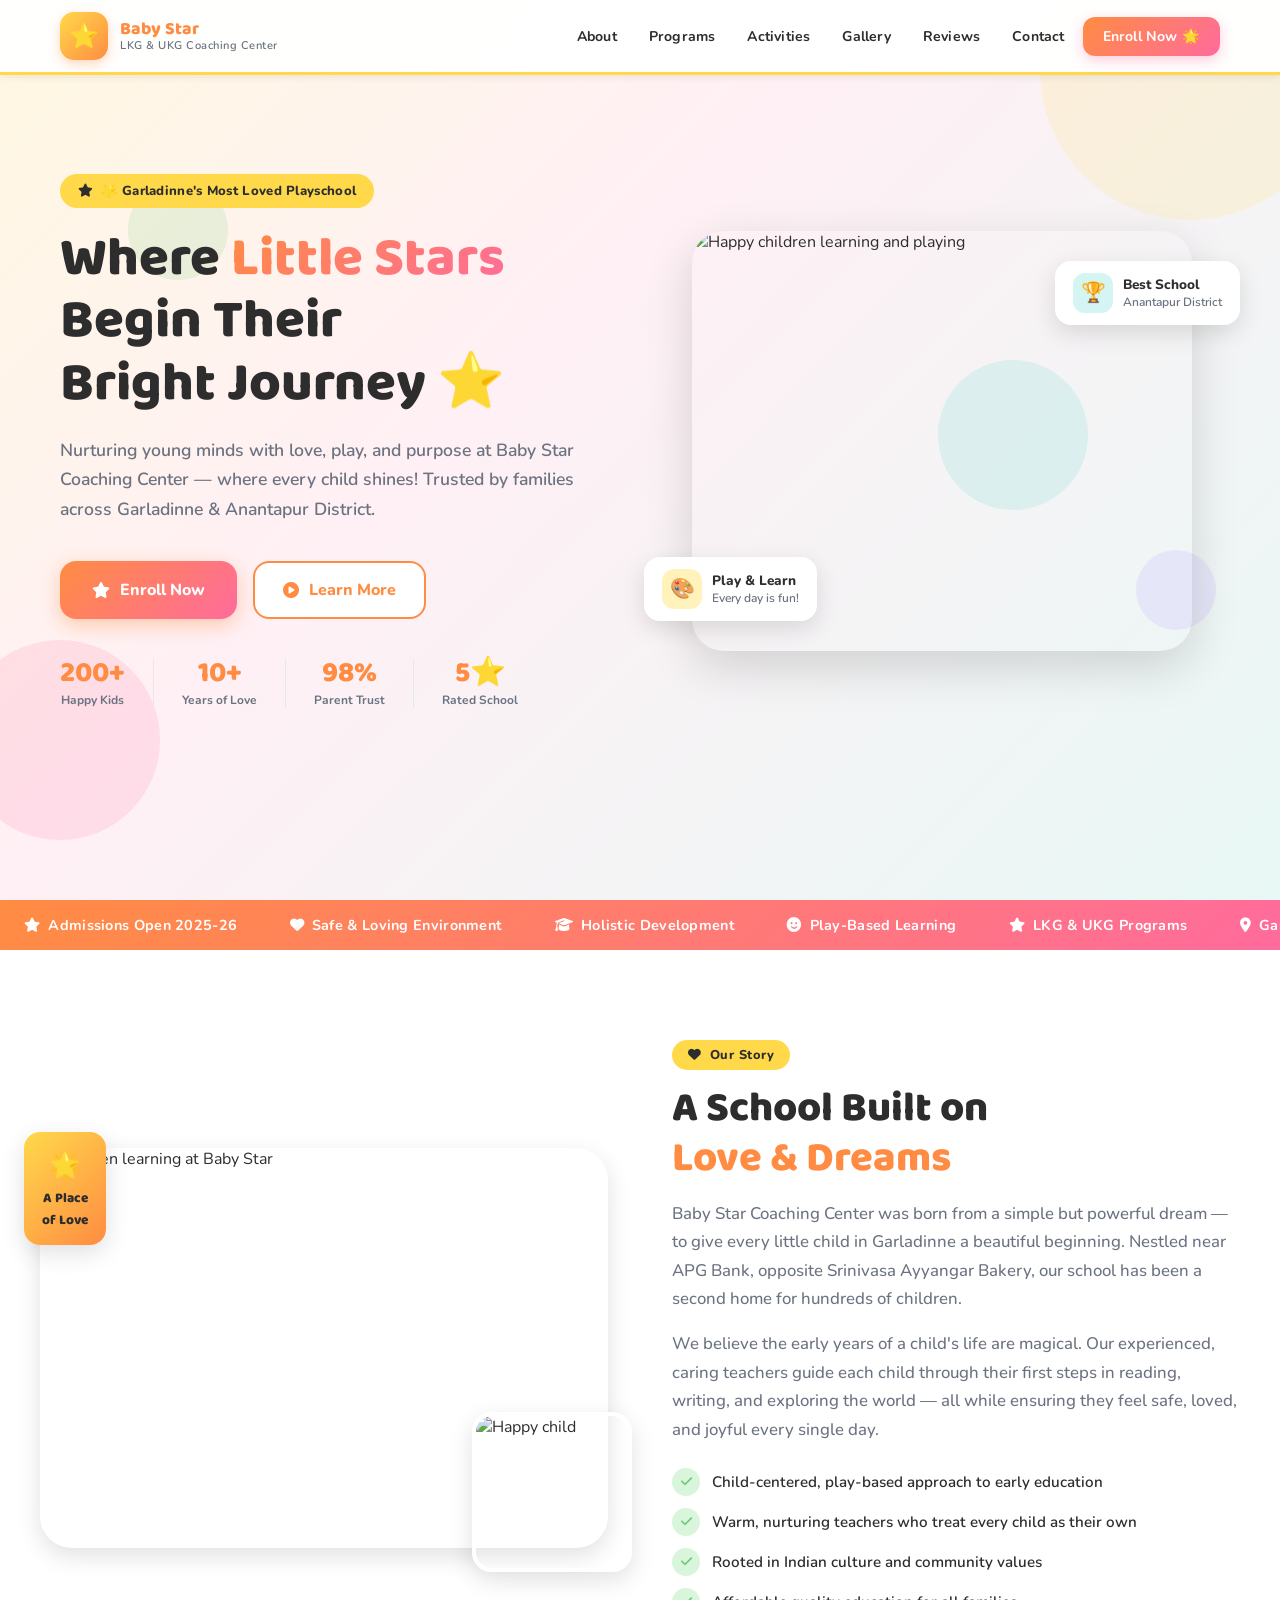
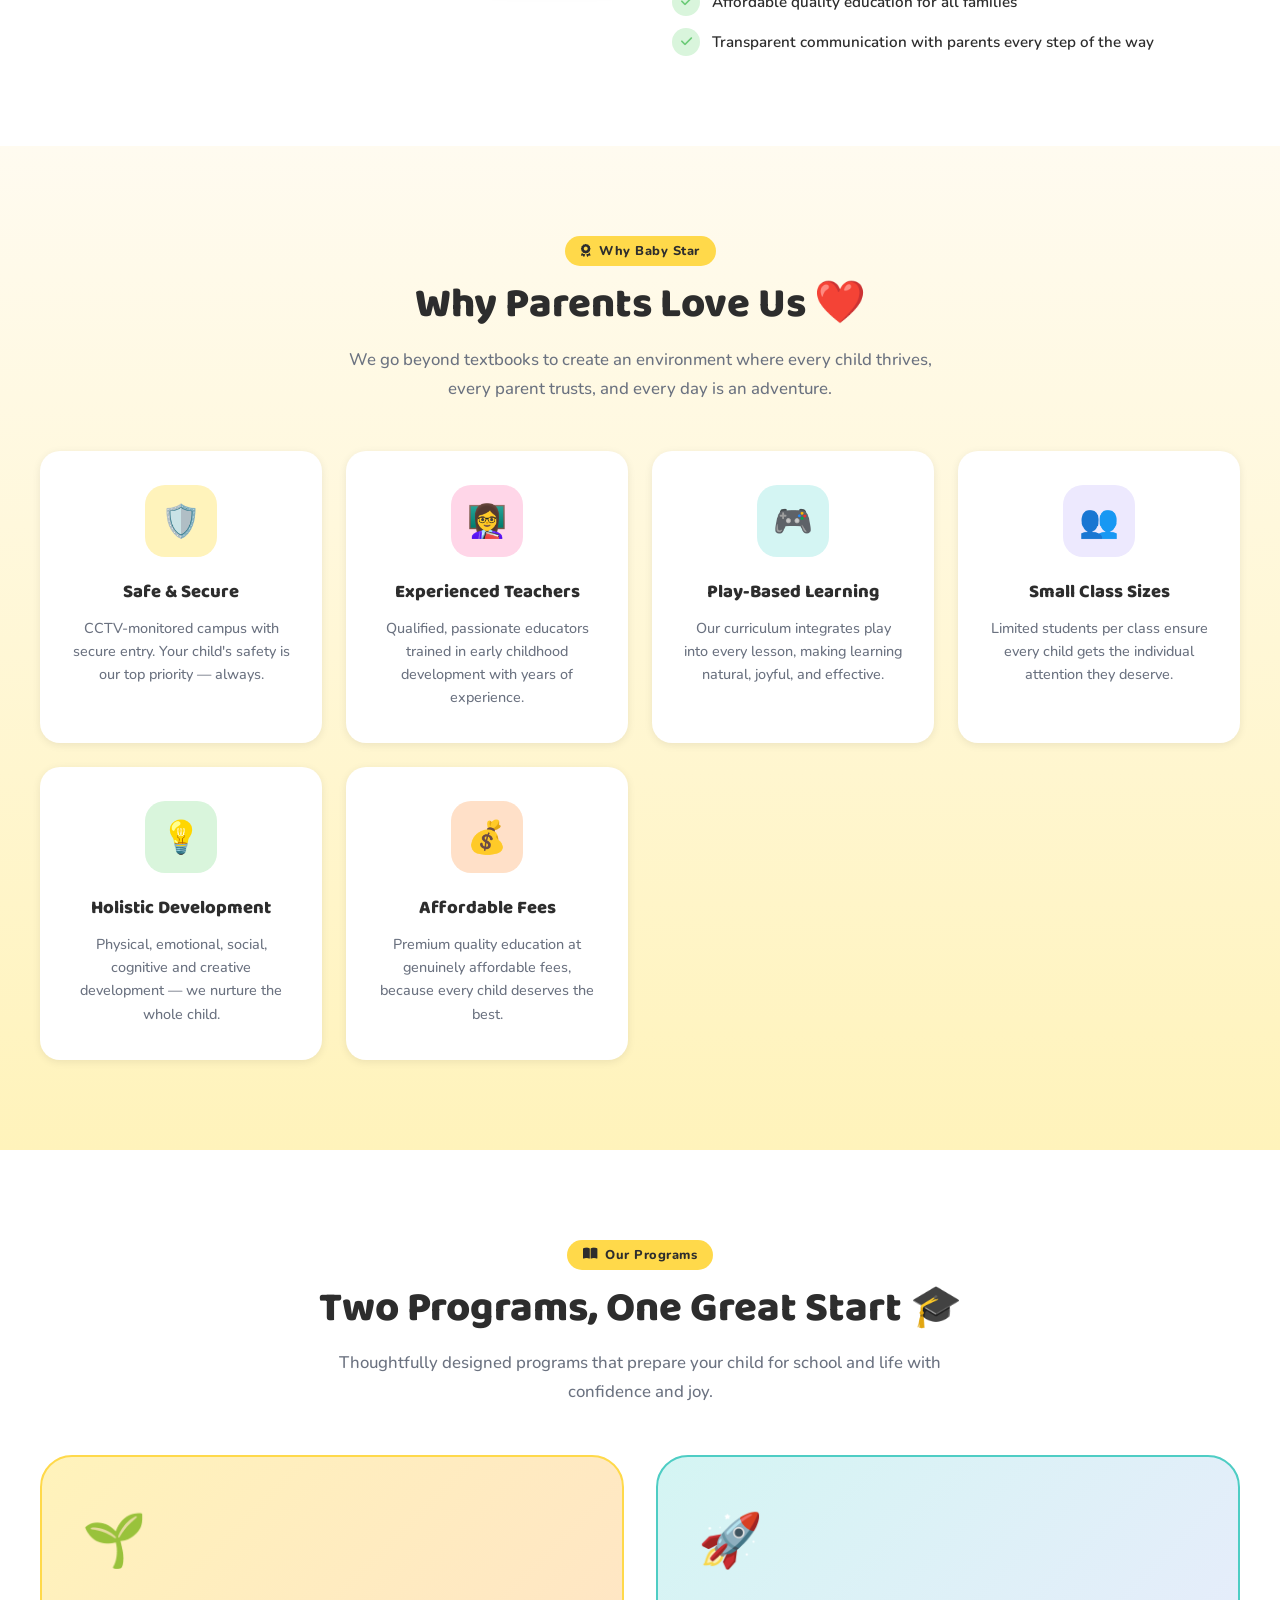
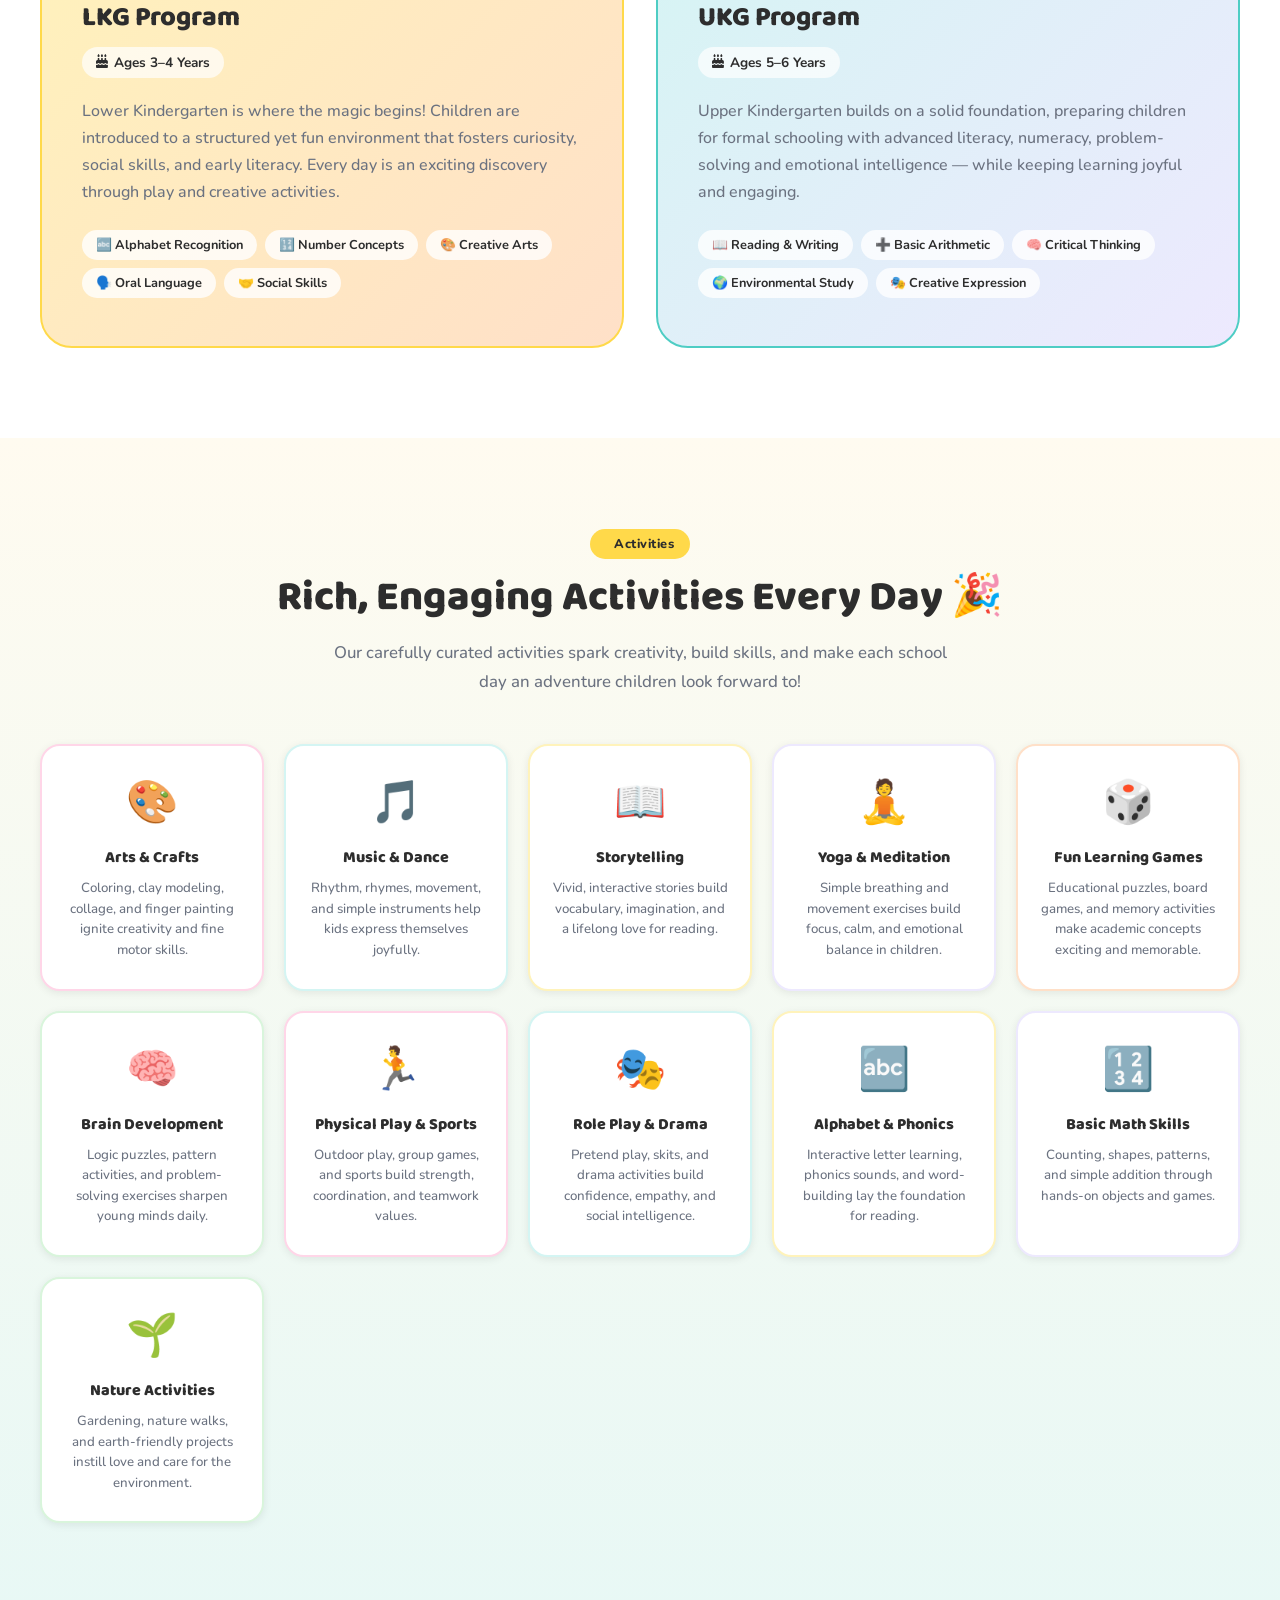
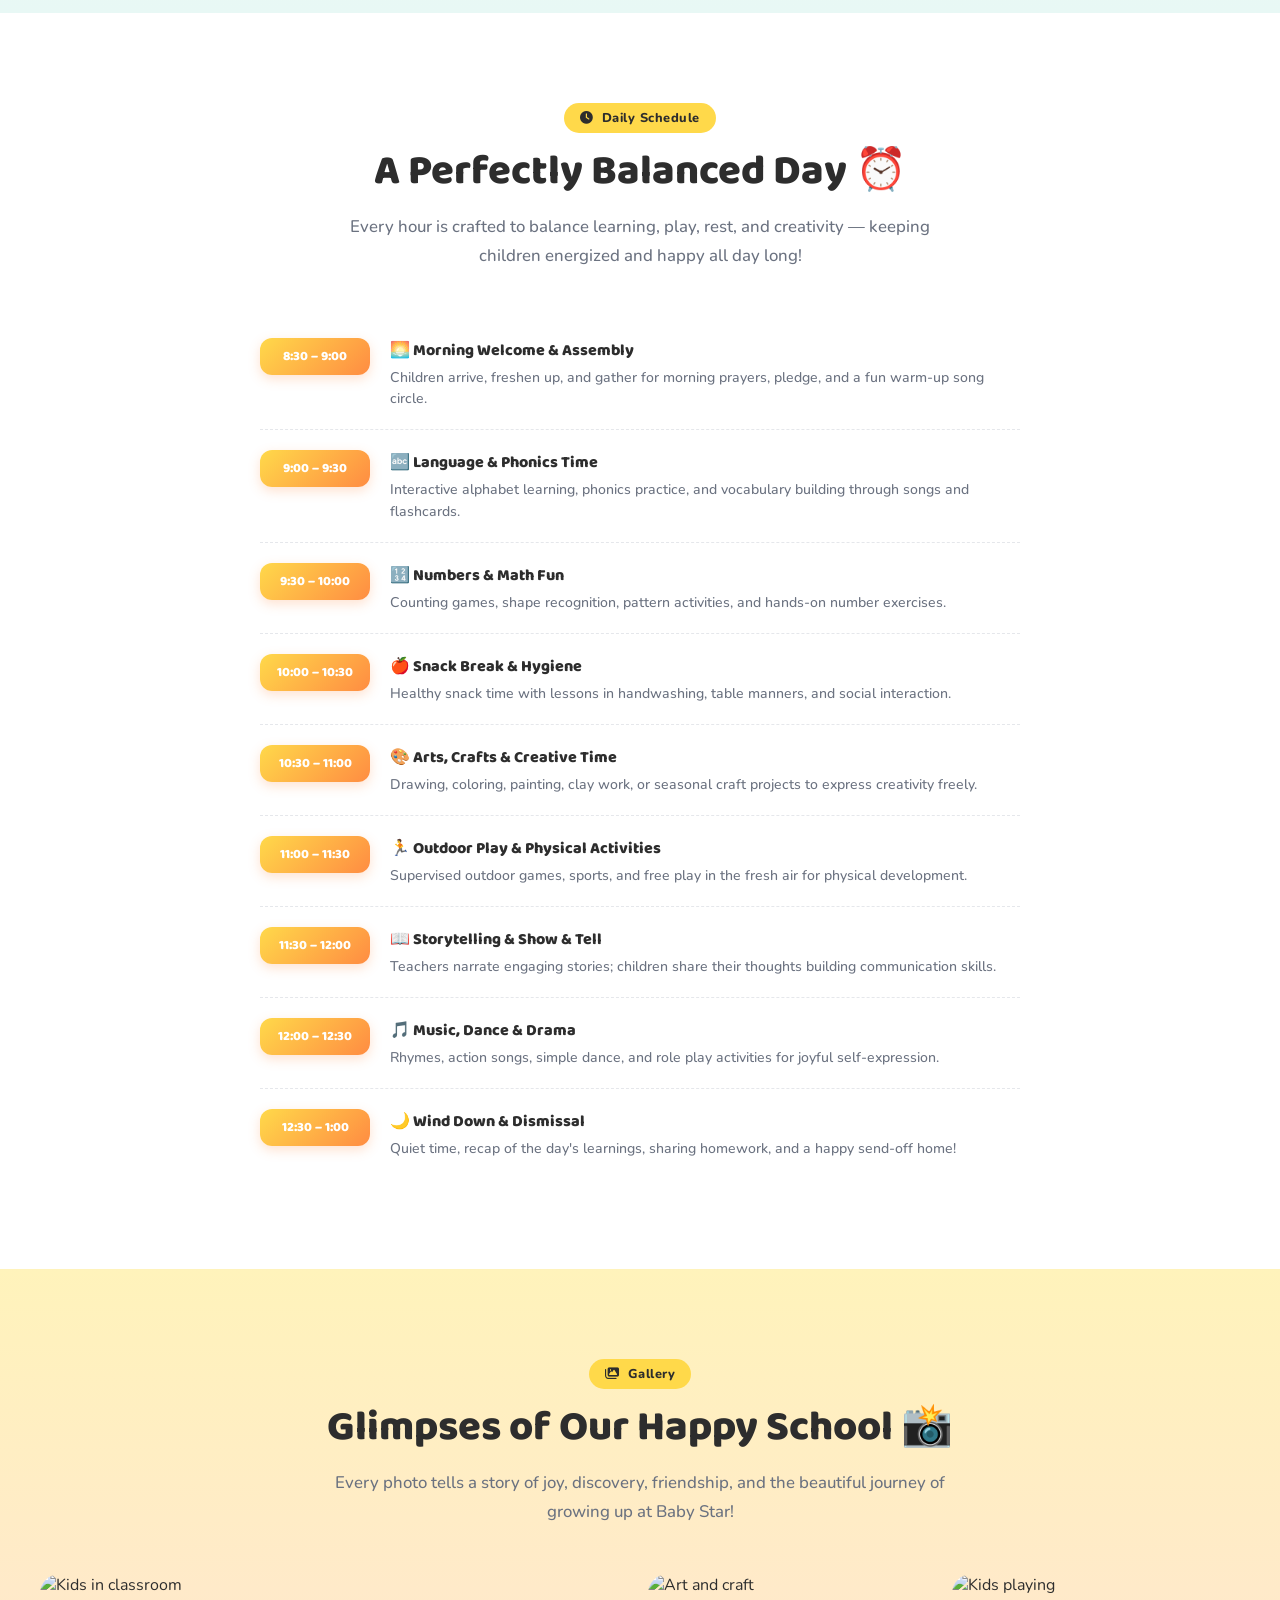
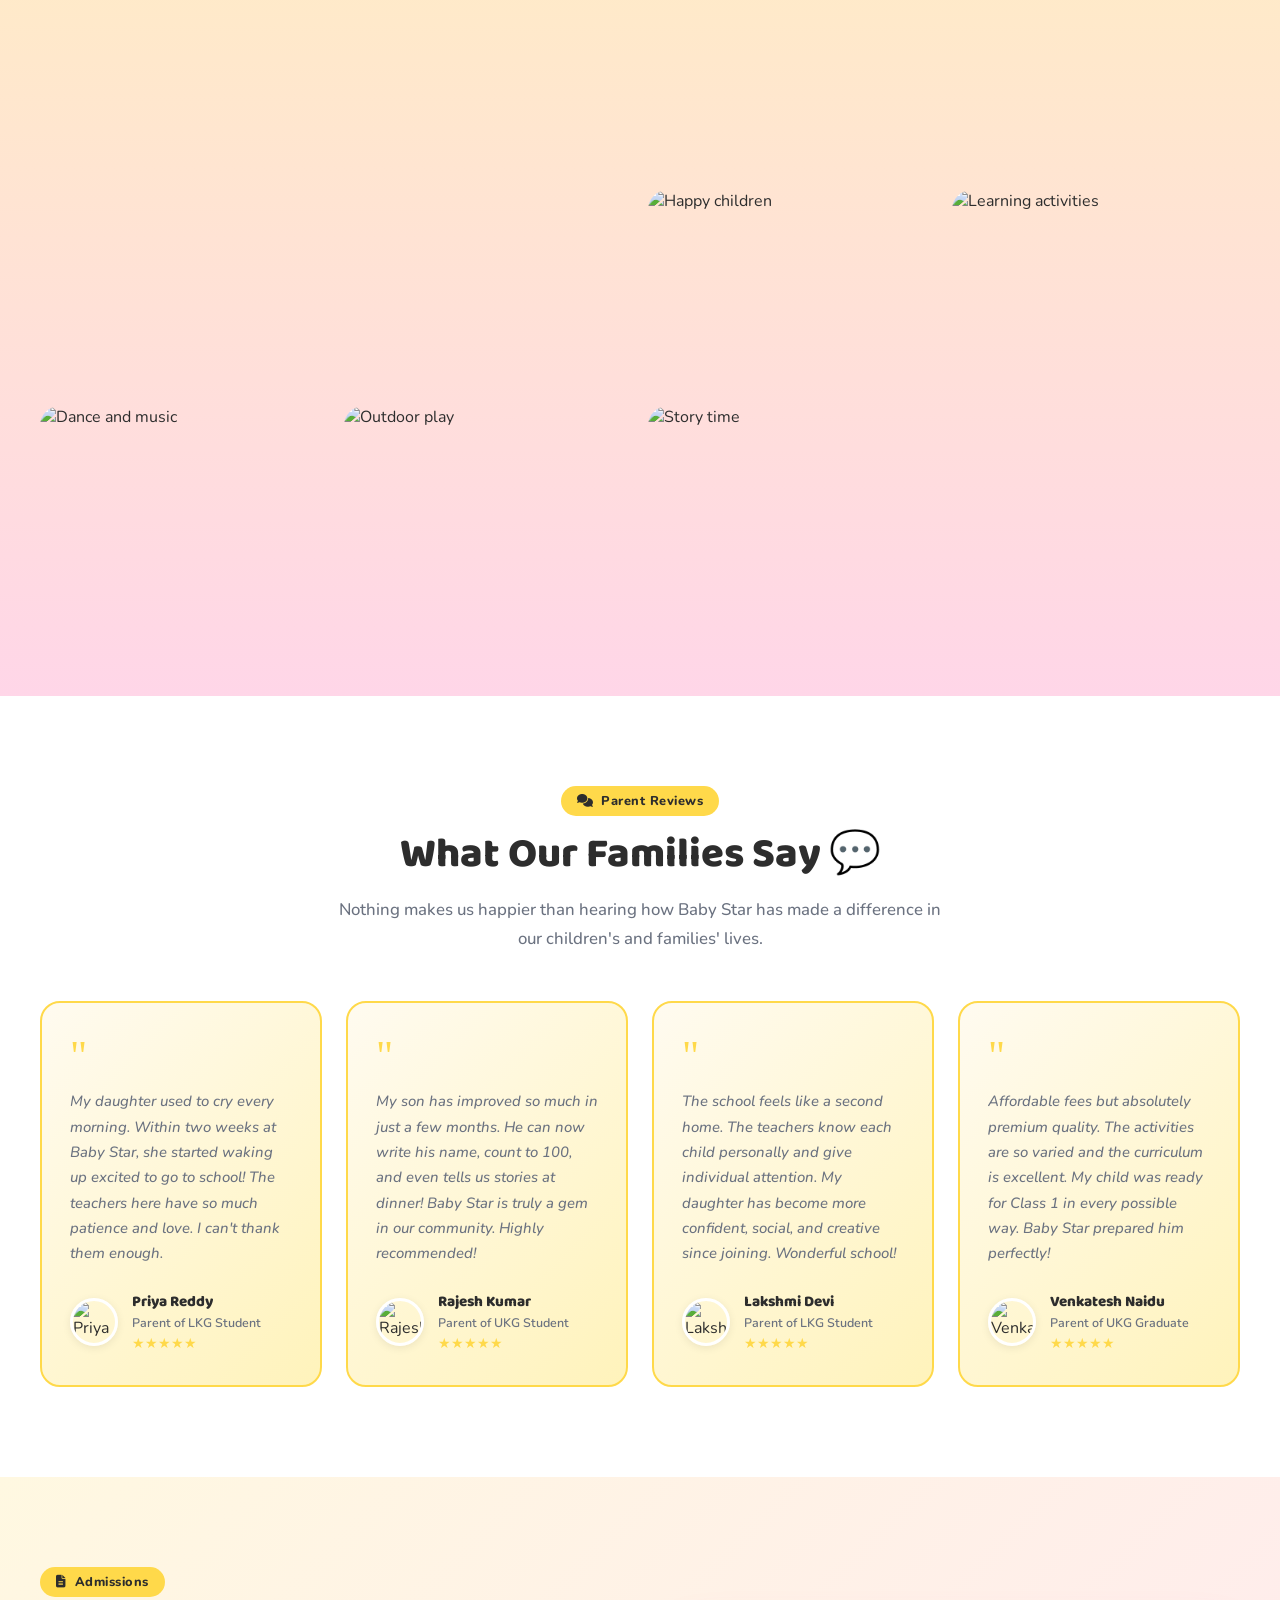
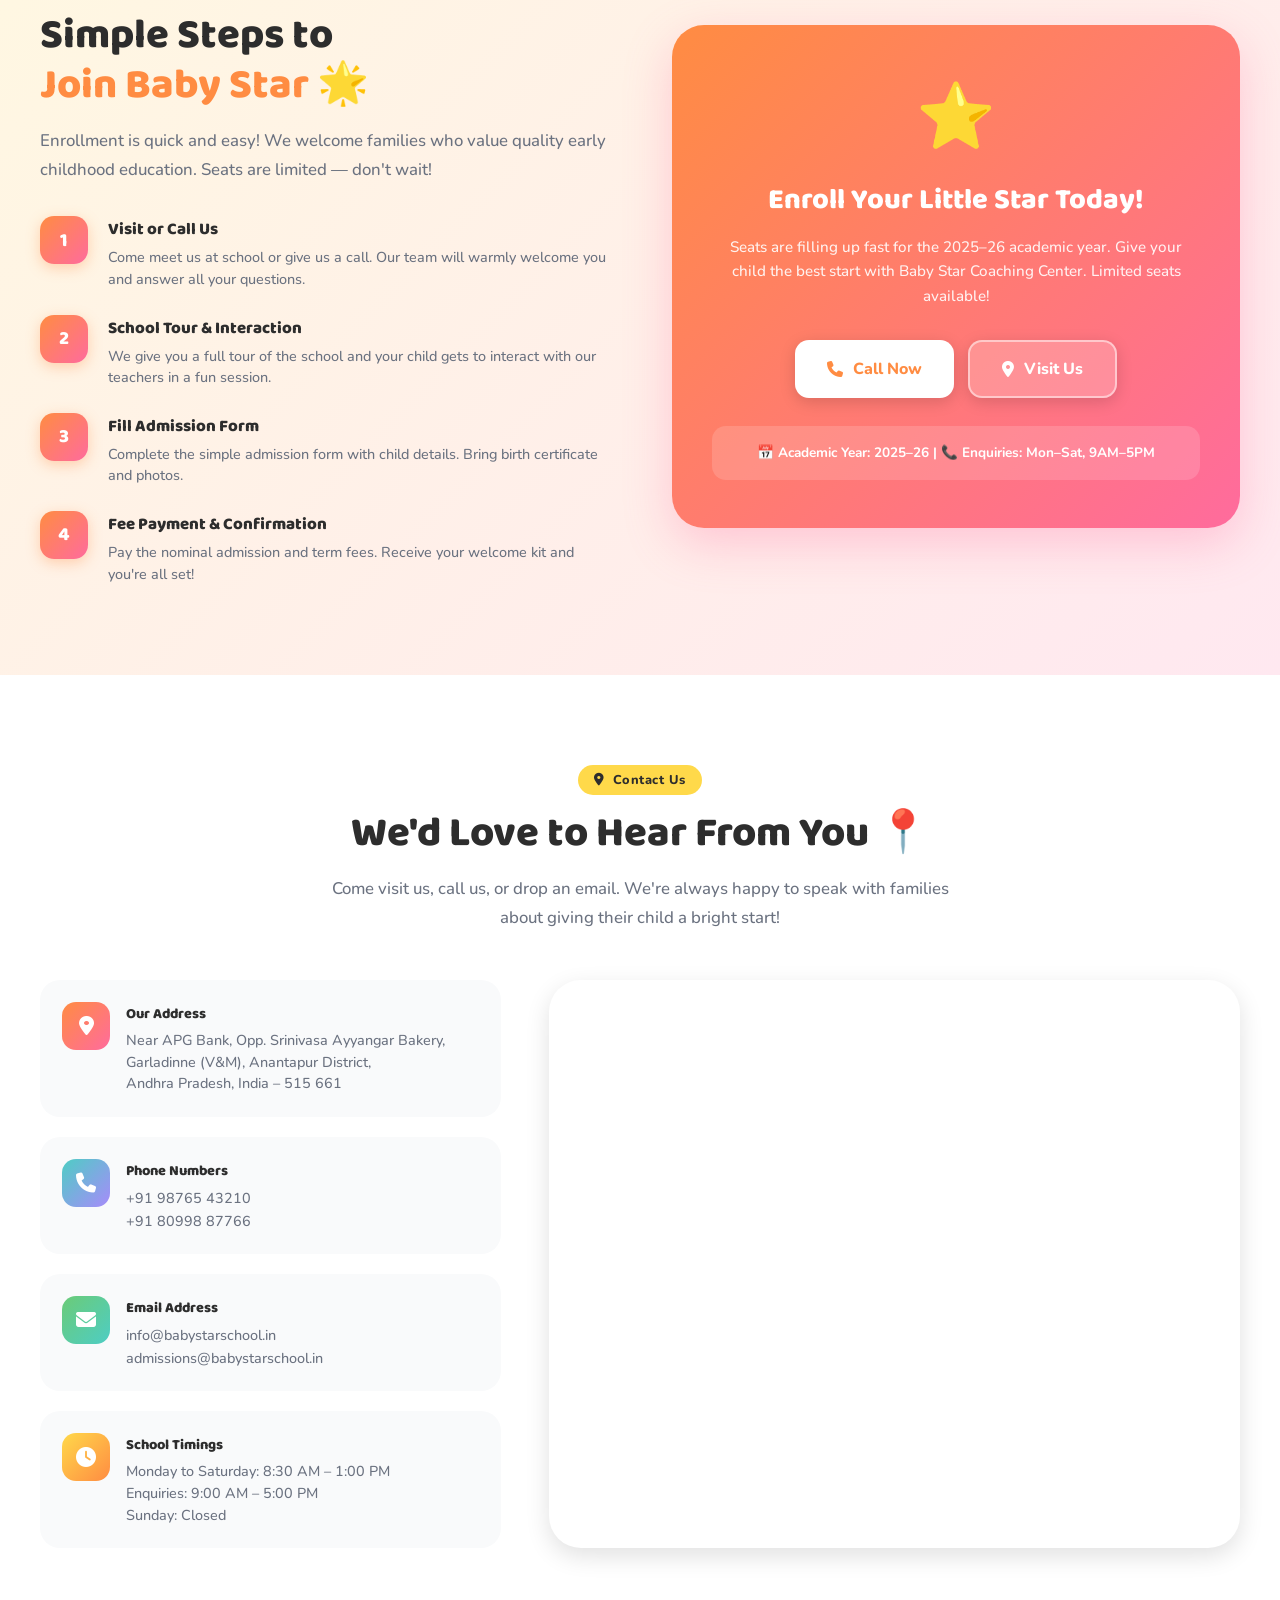
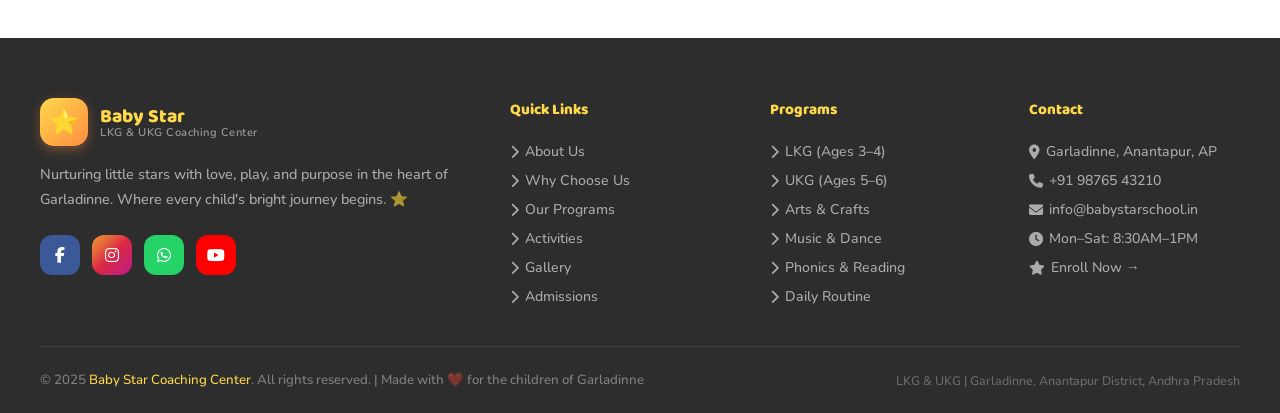
==== index.html @ 7ada19b2 "Rename baby-star-school.html to index.html" ====
<!DOCTYPE html>
<html lang="en">
<head>
<meta charset="UTF-8">
<meta name="viewport" content="width=device-width, initial-scale=1.0">
<title>Baby Star Coaching Center | LKG & UKG | Garladinne, Anantapur</title>
<meta name="description" content="Baby Star Coaching Center - Premier LKG & UKG school in Garladinne, Anantapur District. Nurturing little stars with love, care and holistic learning.">
<link href="https://fonts.googleapis.com/css2?family=Baloo+2:wght@400;500;600;700;800&family=Nunito:wght@400;500;600;700;800&display=swap" rel="stylesheet">
<link rel="stylesheet" href="https://cdnjs.cloudflare.com/ajax/libs/font-awesome/6.5.0/css/all.min.css">
<style>
  :root {
    --yellow: #FFD94A;
    --yellow-light: #FFF3BB;
    --orange: #FF8C42;
    --orange-light: #FFE0C8;
    --pink: #FF6B9D;
    --pink-light: #FFD6E8;
    --blue: #4ECDC4;
    --blue-light: #D4F5F3;
    --purple: #A78BFA;
    --purple-light: #EDE9FE;
    --green: #6BCB77;
    --green-light: #D9F5DC;
    --red: #FF6B6B;
    --white: #FFFFFF;
    --cream: #FFFBF0;
    --dark: #2D2D2D;
    --gray: #6B7280;
    --light-gray: #F9FAFB;
    --font-heading: 'Baloo 2', cursive;
    --font-body: 'Nunito', sans-serif;
    --shadow-sm: 0 2px 8px rgba(0,0,0,0.08);
    --shadow-md: 0 8px 24px rgba(0,0,0,0.12);
    --shadow-lg: 0 16px 48px rgba(0,0,0,0.15);
    --radius: 20px;
    --radius-lg: 32px;
  }

  *, *::before, *::after { box-sizing: border-box; margin: 0; padding: 0; }

  html { scroll-behavior: smooth; }

  body {
    font-family: var(--font-body);
    color: var(--dark);
    background: var(--cream);
    overflow-x: hidden;
  }

  /* ─── SCROLLBAR ─── */
  ::-webkit-scrollbar { width: 8px; }
  ::-webkit-scrollbar-track { background: var(--yellow-light); }
  ::-webkit-scrollbar-thumb { background: var(--orange); border-radius: 4px; }

  /* ─── NAVBAR ─── */
  #navbar {
    position: fixed;
    top: 0; left: 0; right: 0;
    z-index: 1000;
    background: rgba(255,255,255,0.95);
    backdrop-filter: blur(12px);
    -webkit-backdrop-filter: blur(12px);
    border-bottom: 3px solid var(--yellow);
    transition: all 0.3s ease;
    box-shadow: var(--shadow-sm);
  }

  .nav-inner {
    max-width: 1200px;
    margin: 0 auto;
    padding: 0 20px;
    display: flex;
    align-items: center;
    justify-content: space-between;
    height: 72px;
  }

  .logo {
    display: flex;
    align-items: center;
    gap: 12px;
    text-decoration: none;
  }

  .logo-star {
    width: 48px;
    height: 48px;
    background: linear-gradient(135deg, var(--yellow), var(--orange));
    border-radius: 14px;
    display: flex;
    align-items: center;
    justify-content: center;
    font-size: 24px;
    box-shadow: 0 4px 12px rgba(255,140,66,0.35);
    animation: logoPulse 3s ease-in-out infinite;
  }

  @keyframes logoPulse {
    0%,100% { transform: scale(1); }
    50% { transform: scale(1.05); }
  }

  .logo-text { line-height: 1.1; }
  .logo-text .name {
    font-family: var(--font-heading);
    font-size: 1.1rem;
    font-weight: 800;
    color: var(--orange);
  }
  .logo-text .sub {
    font-size: 0.7rem;
    color: var(--gray);
    font-weight: 600;
    letter-spacing: 0.5px;
  }

  .nav-links {
    display: flex;
    align-items: center;
    gap: 4px;
    list-style: none;
  }

  .nav-links a {
    text-decoration: none;
    color: var(--dark);
    font-weight: 700;
    font-size: 0.88rem;
    padding: 8px 14px;
    border-radius: 12px;
    transition: all 0.2s;
    letter-spacing: 0.2px;
  }

  .nav-links a:hover {
    background: var(--yellow-light);
    color: var(--orange);
  }

  .nav-cta {
    background: linear-gradient(135deg, var(--orange), var(--pink)) !important;
    color: white !important;
    border-radius: 12px !important;
    padding: 10px 20px !important;
    box-shadow: 0 4px 14px rgba(255,107,157,0.35);
  }

  .nav-cta:hover {
    transform: translateY(-2px);
    box-shadow: 0 6px 20px rgba(255,107,157,0.45) !important;
    background: linear-gradient(135deg, var(--orange), var(--pink)) !important;
    color: white !important;
  }

  .hamburger {
    display: none;
    flex-direction: column;
    gap: 5px;
    cursor: pointer;
    padding: 8px;
    border: none;
    background: none;
  }

  .hamburger span {
    width: 26px;
    height: 3px;
    background: var(--orange);
    border-radius: 3px;
    transition: all 0.3s;
    display: block;
  }

  .mobile-menu {
    display: none;
    background: white;
    border-top: 2px solid var(--yellow);
    padding: 16px 20px;
    flex-direction: column;
    gap: 4px;
  }

  .mobile-menu a {
    text-decoration: none;
    color: var(--dark);
    font-weight: 700;
    padding: 12px 16px;
    border-radius: 12px;
    transition: all 0.2s;
    display: block;
  }

  .mobile-menu a:hover { background: var(--yellow-light); color: var(--orange); }

  /* ─── HERO ─── */
  #hero {
    min-height: 100vh;
    background: linear-gradient(135deg, #FFF8E1 0%, #FFF0F5 40%, #E8F8F5 100%);
    display: flex;
    align-items: center;
    position: relative;
    overflow: hidden;
    padding-top: 72px;
  }

  .hero-bg-circles {
    position: absolute;
    inset: 0;
    pointer-events: none;
    overflow: hidden;
  }

  .circle {
    position: absolute;
    border-radius: 50%;
    opacity: 0.15;
    animation: floatCircle linear infinite;
  }

  .circle-1 { width: 300px; height: 300px; background: var(--yellow); top: -80px; right: -60px; animation-duration: 20s; }
  .circle-2 { width: 200px; height: 200px; background: var(--pink); bottom: 60px; left: -40px; animation-duration: 16s; }
  .circle-3 { width: 150px; height: 150px; background: var(--blue); top: 40%; right: 15%; animation-duration: 22s; }
  .circle-4 { width: 100px; height: 100px; background: var(--green); top: 20%; left: 10%; animation-duration: 18s; }
  .circle-5 { width: 80px; height: 80px; background: var(--purple); bottom: 30%; right: 5%; animation-duration: 14s; }

  @keyframes floatCircle {
    0%,100% { transform: translateY(0) rotate(0deg); }
    33% { transform: translateY(-30px) rotate(120deg); }
    66% { transform: translateY(20px) rotate(240deg); }
  }

  .hero-inner {
    max-width: 1200px;
    margin: 0 auto;
    padding: 60px 20px;
    display: grid;
    grid-template-columns: 1fr 1fr;
    gap: 48px;
    align-items: center;
    position: relative;
    z-index: 2;
  }

  .hero-badge {
    display: inline-flex;
    align-items: center;
    gap: 8px;
    background: var(--yellow);
    color: var(--dark);
    font-weight: 800;
    font-size: 0.82rem;
    padding: 8px 18px;
    border-radius: 50px;
    margin-bottom: 20px;
    animation: fadeInDown 0.6s ease forwards;
    letter-spacing: 0.3px;
  }

  .hero-title {
    font-family: var(--font-heading);
    font-size: clamp(2.2rem, 4.5vw, 3.4rem);
    font-weight: 800;
    line-height: 1.15;
    margin-bottom: 20px;
    animation: fadeInUp 0.7s 0.1s ease both;
  }

  .hero-title .highlight {
    background: linear-gradient(135deg, var(--orange), var(--pink));
    -webkit-background-clip: text;
    -webkit-text-fill-color: transparent;
    background-clip: text;
  }

  .hero-sub {
    font-size: 1.1rem;
    color: var(--gray);
    line-height: 1.7;
    margin-bottom: 36px;
    font-weight: 600;
    animation: fadeInUp 0.7s 0.2s ease both;
  }

  .hero-btns {
    display: flex;
    gap: 16px;
    flex-wrap: wrap;
    animation: fadeInUp 0.7s 0.3s ease both;
  }

  .btn-primary {
    display: inline-flex;
    align-items: center;
    gap: 10px;
    background: linear-gradient(135deg, var(--orange), var(--pink));
    color: white;
    font-family: var(--font-body);
    font-weight: 800;
    font-size: 1rem;
    padding: 16px 32px;
    border-radius: 16px;
    text-decoration: none;
    border: none;
    cursor: pointer;
    transition: all 0.3s;
    box-shadow: 0 6px 20px rgba(255,140,66,0.4);
    position: relative;
    overflow: hidden;
  }

  .btn-primary::before {
    content: '';
    position: absolute;
    inset: 0;
    background: white;
    opacity: 0;
    transition: opacity 0.2s;
  }

  .btn-primary:hover { transform: translateY(-3px); box-shadow: 0 10px 30px rgba(255,140,66,0.5); }
  .btn-primary:hover::before { opacity: 0.08; }

  .btn-secondary {
    display: inline-flex;
    align-items: center;
    gap: 10px;
    background: white;
    color: var(--orange);
    font-family: var(--font-body);
    font-weight: 800;
    font-size: 1rem;
    padding: 16px 28px;
    border-radius: 16px;
    text-decoration: none;
    border: 2.5px solid var(--orange);
    cursor: pointer;
    transition: all 0.3s;
  }

  .btn-secondary:hover { background: var(--orange-light); transform: translateY(-3px); }

  .hero-stats {
    display: flex;
    gap: 28px;
    margin-top: 40px;
    animation: fadeInUp 0.7s 0.4s ease both;
  }

  .stat-box {
    text-align: center;
  }

  .stat-num {
    font-family: var(--font-heading);
    font-size: 1.8rem;
    font-weight: 800;
    color: var(--orange);
    line-height: 1;
  }

  .stat-label {
    font-size: 0.75rem;
    color: var(--gray);
    font-weight: 700;
    margin-top: 4px;
  }

  .stat-divider { width: 1px; background: #E5E7EB; }

  .hero-img-wrap {
    position: relative;
    display: flex;
    justify-content: center;
    align-items: center;
    animation: fadeInRight 0.8s 0.2s ease both;
  }

  .hero-img-main {
    width: 100%;
    max-width: 500px;
    height: 420px;
    object-fit: cover;
    border-radius: var(--radius-lg);
    box-shadow: var(--shadow-lg);
    display: block;
  }

  .hero-float-card {
    position: absolute;
    background: white;
    border-radius: 16px;
    padding: 12px 18px;
    box-shadow: var(--shadow-md);
    display: flex;
    align-items: center;
    gap: 10px;
    font-weight: 700;
    font-size: 0.85rem;
    animation: floatCard 4s ease-in-out infinite;
  }

  .hero-float-card.card-1 { bottom: 30px; left: -20px; animation-delay: 0s; }
  .hero-float-card.card-2 { top: 30px; right: -20px; animation-delay: 1.5s; }

  @keyframes floatCard {
    0%,100% { transform: translateY(0); }
    50% { transform: translateY(-10px); }
  }

  .float-icon {
    width: 40px; height: 40px;
    border-radius: 12px;
    display: flex;
    align-items: center;
    justify-content: center;
    font-size: 20px;
  }

  /* ─── SECTION COMMONS ─── */
  section { padding: 90px 20px; }

  .container { max-width: 1200px; margin: 0 auto; }

  .section-tag {
    display: inline-flex;
    align-items: center;
    gap: 8px;
    background: var(--yellow);
    color: var(--dark);
    font-weight: 800;
    font-size: 0.8rem;
    padding: 6px 16px;
    border-radius: 50px;
    margin-bottom: 14px;
    letter-spacing: 0.5px;
  }

  .section-title {
    font-family: var(--font-heading);
    font-size: clamp(1.8rem, 3.5vw, 2.6rem);
    font-weight: 800;
    line-height: 1.2;
    margin-bottom: 16px;
  }

  .section-sub {
    color: var(--gray);
    font-size: 1.05rem;
    line-height: 1.7;
    font-weight: 500;
    max-width: 620px;
  }

  /* ─── ABOUT ─── */
  #about { background: white; }

  .about-grid {
    display: grid;
    grid-template-columns: 1fr 1fr;
    gap: 64px;
    align-items: center;
  }

  .about-img-stack {
    position: relative;
  }

  .about-img-main {
    width: 100%;
    height: 400px;
    object-fit: cover;
    border-radius: var(--radius-lg);
    display: block;
    box-shadow: var(--shadow-md);
  }

  .about-img-mini {
    position: absolute;
    bottom: -24px;
    right: -24px;
    width: 160px;
    height: 160px;
    object-fit: cover;
    border-radius: var(--radius);
    border: 4px solid white;
    box-shadow: var(--shadow-md);
  }

  .about-badge {
    position: absolute;
    top: -16px;
    left: -16px;
    background: linear-gradient(135deg, var(--yellow), var(--orange));
    color: var(--dark);
    font-family: var(--font-heading);
    font-weight: 800;
    font-size: 0.85rem;
    padding: 14px 18px;
    border-radius: 16px;
    text-align: center;
    box-shadow: var(--shadow-md);
  }

  .about-badge span {
    display: block;
    font-size: 1.6rem;
    font-weight: 800;
  }

  .about-list {
    list-style: none;
    display: flex;
    flex-direction: column;
    gap: 12px;
    margin-top: 24px;
  }

  .about-list li {
    display: flex;
    align-items: center;
    gap: 12px;
    font-weight: 600;
    font-size: 0.95rem;
  }

  .about-list .check-icon {
    width: 28px;
    height: 28px;
    background: var(--green-light);
    color: var(--green);
    border-radius: 50%;
    display: flex;
    align-items: center;
    justify-content: center;
    font-size: 0.8rem;
    flex-shrink: 0;
  }

  /* ─── WHY CHOOSE US ─── */
  #why { background: linear-gradient(180deg, var(--cream) 0%, var(--yellow-light) 100%); }

  .why-grid {
    display: grid;
    grid-template-columns: repeat(auto-fit, minmax(260px, 1fr));
    gap: 24px;
    margin-top: 48px;
  }

  .why-card {
    background: white;
    border-radius: var(--radius);
    padding: 32px 28px;
    text-align: center;
    box-shadow: var(--shadow-sm);
    transition: all 0.35s cubic-bezier(.34,1.56,.64,1);
    border: 2px solid transparent;
    position: relative;
    overflow: hidden;
  }

  .why-card::before {
    content: '';
    position: absolute;
    inset: 0;
    background: linear-gradient(135deg, var(--yellow-light), transparent);
    opacity: 0;
    transition: opacity 0.3s;
  }

  .why-card:hover {
    transform: translateY(-8px);
    box-shadow: var(--shadow-lg);
    border-color: var(--yellow);
  }

  .why-card:hover::before { opacity: 1; }

  .why-icon-wrap {
    width: 72px;
    height: 72px;
    border-radius: 20px;
    display: flex;
    align-items: center;
    justify-content: center;
    font-size: 32px;
    margin: 0 auto 20px;
    position: relative;
    z-index: 1;
    transition: transform 0.3s;
  }

  .why-card:hover .why-icon-wrap { transform: scale(1.1) rotate(-5deg); }

  .why-card h3 {
    font-family: var(--font-heading);
    font-size: 1.15rem;
    font-weight: 800;
    margin-bottom: 10px;
    position: relative;
    z-index: 1;
  }

  .why-card p {
    color: var(--gray);
    font-size: 0.9rem;
    line-height: 1.6;
    font-weight: 500;
    position: relative;
    z-index: 1;
  }

  /* ─── PROGRAMS ─── */
  #programs { background: white; }

  .programs-grid {
    display: grid;
    grid-template-columns: 1fr 1fr;
    gap: 32px;
    margin-top: 48px;
  }

  .program-card {
    border-radius: var(--radius-lg);
    padding: 48px 40px;
    position: relative;
    overflow: hidden;
    transition: transform 0.35s cubic-bezier(.34,1.56,.64,1);
  }

  .program-card:hover { transform: translateY(-6px); }

  .program-card.lkg {
    background: linear-gradient(135deg, #FFF3BB 0%, #FFE0C8 100%);
    border: 2.5px solid var(--yellow);
  }

  .program-card.ukg {
    background: linear-gradient(135deg, #D4F5F3 0%, #EDE9FE 100%);
    border: 2.5px solid var(--blue);
  }

  .program-card .prog-emoji {
    font-size: 52px;
    margin-bottom: 20px;
    display: block;
    animation: bounce 2s ease-in-out infinite;
  }

  @keyframes bounce {
    0%,100% { transform: translateY(0); }
    50% { transform: translateY(-8px); }
  }

  .program-card h3 {
    font-family: var(--font-heading);
    font-size: 1.7rem;
    font-weight: 800;
    margin-bottom: 8px;
  }

  .program-age {
    display: inline-flex;
    align-items: center;
    gap: 6px;
    background: rgba(255,255,255,0.7);
    padding: 6px 14px;
    border-radius: 50px;
    font-weight: 700;
    font-size: 0.85rem;
    margin-bottom: 20px;
  }

  .program-card p {
    color: var(--gray);
    line-height: 1.7;
    font-weight: 500;
    margin-bottom: 24px;
  }

  .prog-tags {
    display: flex;
    flex-wrap: wrap;
    gap: 8px;
  }

  .prog-tag {
    background: rgba(255,255,255,0.8);
    padding: 6px 14px;
    border-radius: 50px;
    font-size: 0.8rem;
    font-weight: 700;
  }

  /* ─── ACTIVITIES ─── */
  #activities { background: linear-gradient(180deg, var(--cream) 0%, #E8F8F5 100%); }

  .activities-grid {
    display: grid;
    grid-template-columns: repeat(auto-fill, minmax(220px, 1fr));
    gap: 20px;
    margin-top: 48px;
  }

  .activity-card {
    background: white;
    border-radius: var(--radius);
    padding: 28px 22px;
    text-align: center;
    cursor: default;
    transition: all 0.35s cubic-bezier(.34,1.56,.64,1);
    box-shadow: var(--shadow-sm);
    border: 2px solid transparent;
    position: relative;
    overflow: hidden;
  }

  .activity-card:hover {
    transform: translateY(-8px) scale(1.02);
    box-shadow: var(--shadow-md);
  }

  .act-emoji {
    font-size: 42px;
    display: block;
    margin-bottom: 14px;
    transition: transform 0.3s;
  }

  .activity-card:hover .act-emoji {
    transform: scale(1.2) rotate(-8deg);
  }

  .activity-card h4 {
    font-family: var(--font-heading);
    font-size: 1rem;
    font-weight: 800;
    margin-bottom: 8px;
  }

  .activity-card p {
    color: var(--gray);
    font-size: 0.83rem;
    line-height: 1.55;
    font-weight: 500;
  }

  .act-bg {
    position: absolute;
    inset: 0;
    opacity: 0;
    transition: opacity 0.3s;
  }

  .activity-card:hover .act-bg { opacity: 1; }

  /* ─── DAILY ROUTINE ─── */
  #routine { background: white; }

  .routine-wrap {
    max-width: 760px;
    margin: 48px auto 0;
  }

  .routine-item {
    display: flex;
    gap: 20px;
    align-items: flex-start;
    padding: 20px 0;
    border-bottom: 1.5px dashed #E5E7EB;
    animation: fadeInLeft 0.5s ease both;
  }

  .routine-item:last-child { border-bottom: none; }

  .routine-time {
    background: linear-gradient(135deg, var(--yellow), var(--orange));
    color: white;
    font-family: var(--font-heading);
    font-weight: 800;
    font-size: 0.82rem;
    padding: 8px 14px;
    border-radius: 12px;
    white-space: nowrap;
    min-width: 110px;
    text-align: center;
    flex-shrink: 0;
    box-shadow: 0 4px 12px rgba(255,140,66,0.25);
  }

  .routine-content {
    flex: 1;
  }

  .routine-content h4 {
    font-family: var(--font-heading);
    font-weight: 800;
    font-size: 1rem;
    margin-bottom: 4px;
    display: flex;
    align-items: center;
    gap: 8px;
  }

  .routine-content p {
    color: var(--gray);
    font-size: 0.88rem;
    font-weight: 500;
    line-height: 1.5;
  }

  /* ─── GALLERY ─── */
  #gallery { background: linear-gradient(180deg, var(--yellow-light) 0%, var(--pink-light) 100%); }

  .gallery-grid {
    display: grid;
    grid-template-columns: repeat(4, 1fr);
    grid-template-rows: repeat(3, 200px);
    gap: 16px;
    margin-top: 48px;
  }

  .gallery-grid .g-item { border-radius: var(--radius); overflow: hidden; position: relative; cursor: pointer; }
  .gallery-grid .g-item img { width: 100%; height: 100%; object-fit: cover; transition: transform 0.4s ease; display: block; }
  .gallery-grid .g-item:hover img { transform: scale(1.08); }
  .gallery-grid .g-item:hover .g-overlay { opacity: 1; }

  .g-overlay {
    position: absolute;
    inset: 0;
    background: linear-gradient(135deg, rgba(255,140,66,0.7), rgba(255,107,157,0.7));
    opacity: 0;
    transition: opacity 0.3s;
    display: flex;
    align-items: center;
    justify-content: center;
    color: white;
    font-size: 28px;
  }

  .g-item.large { grid-column: span 2; grid-row: span 2; }

  /* ─── TESTIMONIALS ─── */
  #testimonials { background: white; }

  .testi-grid {
    display: grid;
    grid-template-columns: repeat(auto-fill, minmax(280px, 1fr));
    gap: 24px;
    margin-top: 48px;
  }

  .testi-card {
    background: linear-gradient(135deg, var(--cream), var(--yellow-light));
    border-radius: var(--radius);
    padding: 32px 28px;
    border: 2px solid var(--yellow);
    transition: all 0.3s;
    position: relative;
  }

  .testi-card:hover { transform: translateY(-5px); box-shadow: var(--shadow-md); }

  .testi-quote {
    font-size: 42px;
    color: var(--yellow);
    font-family: Georgia, serif;
    line-height: 1;
    margin-bottom: 12px;
  }

  .testi-text {
    font-size: 0.93rem;
    line-height: 1.7;
    color: var(--gray);
    font-weight: 500;
    margin-bottom: 24px;
    font-style: italic;
  }

  .testi-footer {
    display: flex;
    align-items: center;
    gap: 14px;
  }

  .testi-avatar {
    width: 48px;
    height: 48px;
    border-radius: 50%;
    object-fit: cover;
    border: 3px solid white;
    box-shadow: var(--shadow-sm);
  }

  .testi-name {
    font-family: var(--font-heading);
    font-weight: 800;
    font-size: 0.95rem;
  }

  .testi-role {
    font-size: 0.78rem;
    color: var(--gray);
    font-weight: 600;
  }

  .stars { color: var(--yellow); font-size: 0.85rem; margin-top: 3px; }

  /* ─── ADMISSION ─── */
  #admission { background: linear-gradient(135deg, #FFF8E1, #FFE8F0); }

  .admission-grid {
    display: grid;
    grid-template-columns: 1fr 1fr;
    gap: 64px;
    align-items: center;
  }

  .steps-list {
    display: flex;
    flex-direction: column;
    gap: 24px;
    margin-top: 32px;
  }

  .step-item {
    display: flex;
    gap: 20px;
    align-items: flex-start;
  }

  .step-num {
    width: 48px;
    height: 48px;
    background: linear-gradient(135deg, var(--orange), var(--pink));
    color: white;
    font-family: var(--font-heading);
    font-weight: 800;
    font-size: 1.2rem;
    border-radius: 14px;
    display: flex;
    align-items: center;
    justify-content: center;
    flex-shrink: 0;
    box-shadow: 0 4px 14px rgba(255,140,66,0.35);
  }

  .step-content h4 {
    font-family: var(--font-heading);
    font-weight: 800;
    font-size: 1.05rem;
    margin-bottom: 4px;
  }

  .step-content p {
    color: var(--gray);
    font-size: 0.9rem;
    font-weight: 500;
    line-height: 1.5;
  }

  .admission-cta-box {
    background: linear-gradient(135deg, var(--orange), var(--pink));
    border-radius: var(--radius-lg);
    padding: 48px 40px;
    color: white;
    text-align: center;
    box-shadow: 0 16px 48px rgba(255,107,157,0.3);
  }

  .admission-cta-box h3 {
    font-family: var(--font-heading);
    font-size: 1.8rem;
    font-weight: 800;
    margin-bottom: 12px;
  }

  .admission-cta-box p {
    font-size: 0.95rem;
    opacity: 0.9;
    margin-bottom: 32px;
    line-height: 1.6;
    font-weight: 500;
  }

  .btn-white {
    display: inline-flex;
    align-items: center;
    gap: 10px;
    background: white;
    color: var(--orange);
    font-family: var(--font-body);
    font-weight: 800;
    font-size: 1rem;
    padding: 16px 32px;
    border-radius: 14px;
    text-decoration: none;
    transition: all 0.3s;
    border: none;
    cursor: pointer;
    box-shadow: 0 4px 16px rgba(0,0,0,0.15);
  }

  .btn-white:hover { transform: translateY(-3px); box-shadow: 0 8px 24px rgba(0,0,0,0.2); }

  /* ─── CONTACT ─── */
  #contact { background: white; }

  .contact-grid {
    display: grid;
    grid-template-columns: 1fr 1.5fr;
    gap: 48px;
    margin-top: 48px;
    align-items: start;
  }

  .contact-info { display: flex; flex-direction: column; gap: 20px; }

  .contact-item {
    display: flex;
    gap: 16px;
    align-items: flex-start;
    background: var(--light-gray);
    padding: 20px;
    border-radius: var(--radius);
    border: 2px solid transparent;
    transition: all 0.3s;
  }

  .contact-item:hover { border-color: var(--yellow); background: var(--yellow-light); }

  .contact-icon {
    width: 48px;
    height: 48px;
    border-radius: 14px;
    display: flex;
    align-items: center;
    justify-content: center;
    font-size: 20px;
    color: white;
    flex-shrink: 0;
  }

  .contact-item h4 {
    font-family: var(--font-heading);
    font-weight: 800;
    font-size: 0.9rem;
    margin-bottom: 4px;
  }

  .contact-item p, .contact-item a {
    color: var(--gray);
    font-size: 0.9rem;
    font-weight: 500;
    line-height: 1.5;
    text-decoration: none;
  }

  .contact-item a:hover { color: var(--orange); }

  .map-wrap {
    border-radius: var(--radius-lg);
    overflow: hidden;
    box-shadow: var(--shadow-md);
    height: 100%;
    min-height: 400px;
  }

  .map-wrap iframe {
    width: 100%;
    height: 100%;
    min-height: 400px;
    border: none;
    display: block;
  }

  /* ─── FOOTER ─── */
  footer {
    background: var(--dark);
    color: white;
    padding: 60px 20px 24px;
  }

  .footer-grid {
    max-width: 1200px;
    margin: 0 auto;
    display: grid;
    grid-template-columns: 2fr 1fr 1fr 1fr;
    gap: 48px;
    padding-bottom: 40px;
    border-bottom: 1px solid rgba(255,255,255,0.1);
  }

  .footer-brand .logo-text .name { font-size: 1.2rem; }

  .footer-desc {
    color: rgba(255,255,255,0.6);
    font-size: 0.9rem;
    line-height: 1.7;
    margin: 16px 0 24px;
    font-weight: 500;
  }

  .social-links { display: flex; gap: 12px; }

  .social-btn {
    width: 40px;
    height: 40px;
    border-radius: 12px;
    display: flex;
    align-items: center;
    justify-content: center;
    text-decoration: none;
    font-size: 16px;
    transition: all 0.3s;
  }

  .social-btn:hover { transform: translateY(-3px); }

  .footer-col h5 {
    font-family: var(--font-heading);
    font-weight: 800;
    font-size: 0.95rem;
    margin-bottom: 20px;
    color: var(--yellow);
  }

  .footer-col ul { list-style: none; display: flex; flex-direction: column; gap: 10px; }

  .footer-col ul li a {
    text-decoration: none;
    color: rgba(255,255,255,0.6);
    font-size: 0.88rem;
    font-weight: 500;
    transition: all 0.2s;
    display: flex;
    align-items: center;
    gap: 6px;
  }

  .footer-col ul li a:hover { color: var(--yellow); padding-left: 4px; }

  .footer-bottom {
    max-width: 1200px;
    margin: 24px auto 0;
    display: flex;
    align-items: center;
    justify-content: space-between;
    flex-wrap: wrap;
    gap: 12px;
  }

  .footer-bottom p {
    color: rgba(255,255,255,0.4);
    font-size: 0.83rem;
    font-weight: 500;
  }

  .footer-bottom p span { color: var(--yellow); }

  /* ─── BACK TO TOP ─── */
  #back-top {
    position: fixed;
    bottom: 28px;
    right: 24px;
    width: 52px;
    height: 52px;
    background: linear-gradient(135deg, var(--orange), var(--pink));
    color: white;
    border: none;
    border-radius: 16px;
    cursor: pointer;
    font-size: 20px;
    display: flex;
    align-items: center;
    justify-content: center;
    box-shadow: 0 6px 20px rgba(255,140,66,0.45);
    transition: all 0.3s;
    opacity: 0;
    pointer-events: none;
    z-index: 999;
  }

  #back-top.visible { opacity: 1; pointer-events: all; }
  #back-top:hover { transform: translateY(-4px); box-shadow: 0 10px 28px rgba(255,140,66,0.5); }

  /* ─── ANIMATIONS ─── */
  @keyframes fadeInUp {
    from { opacity: 0; transform: translateY(30px); }
    to { opacity: 1; transform: translateY(0); }
  }

  @keyframes fadeInDown {
    from { opacity: 0; transform: translateY(-20px); }
    to { opacity: 1; transform: translateY(0); }
  }

  @keyframes fadeInLeft {
    from { opacity: 0; transform: translateX(-20px); }
    to { opacity: 1; transform: translateX(0); }
  }

  @keyframes fadeInRight {
    from { opacity: 0; transform: translateX(30px); }
    to { opacity: 1; transform: translateX(0); }
  }

  .reveal {
    opacity: 0;
    transform: translateY(30px);
    transition: opacity 0.7s ease, transform 0.7s ease;
  }

  .reveal.visible {
    opacity: 1;
    transform: translateY(0);
  }

  /* ─── MARQUEE ─── */
  .marquee-wrap {
    background: linear-gradient(135deg, var(--orange), var(--pink));
    padding: 14px 0;
    overflow: hidden;
    white-space: nowrap;
  }

  .marquee-inner {
    display: inline-block;
    animation: marquee 25s linear infinite;
    font-size: 0.9rem;
    font-weight: 700;
    color: white;
    letter-spacing: 0.3px;
  }

  .marquee-inner span { margin: 0 24px; }
  .marquee-inner i { margin-right: 8px; }

  @keyframes marquee {
    from { transform: translateX(100vw); }
    to { transform: translateX(-100%); }
  }

  /* ─── RESPONSIVE ─── */
  @media (max-width: 900px) {
    .hero-inner { grid-template-columns: 1fr; text-align: center; }
    .hero-btns { justify-content: center; }
    .hero-stats { justify-content: center; }
    .hero-img-wrap { display: none; }
    .about-grid, .admission-grid { grid-template-columns: 1fr; }
    .about-img-stack { display: none; }
    .programs-grid { grid-template-columns: 1fr; }
    .contact-grid { grid-template-columns: 1fr; }
    .footer-grid { grid-template-columns: 1fr 1fr; }
    .gallery-grid { grid-template-columns: repeat(2, 1fr); grid-template-rows: auto; }
    .g-item.large { grid-column: span 1; grid-row: span 1; }
  }

  @media (max-width: 640px) {
    .nav-links { display: none; }
    .hamburger { display: flex; }
    section { padding: 64px 16px; }
    .footer-grid { grid-template-columns: 1fr; }
    .gallery-grid { grid-template-columns: 1fr 1fr; }
    .hero-stats { flex-wrap: wrap; }
  }
</style>
</head>
<body>

<!-- ─── NAVBAR ─── -->
<nav id="navbar">
  <div class="nav-inner">
    <a href="#hero" class="logo">
      <div class="logo-star">⭐</div>
      <div class="logo-text">
        <div class="name">Baby Star</div>
        <div class="sub">LKG & UKG Coaching Center</div>
      </div>
    </a>
    <ul class="nav-links">
      <li><a href="#about">About</a></li>
      <li><a href="#programs">Programs</a></li>
      <li><a href="#activities">Activities</a></li>
      <li><a href="#gallery">Gallery</a></li>
      <li><a href="#testimonials">Reviews</a></li>
      <li><a href="#contact">Contact</a></li>
      <li><a href="#admission" class="nav-cta">Enroll Now 🌟</a></li>
    </ul>
    <button class="hamburger" onclick="toggleMenu()" aria-label="Menu">
      <span></span><span></span><span></span>
    </button>
  </div>
  <div class="mobile-menu" id="mobileMenu">
    <a href="#about" onclick="toggleMenu()">About Us</a>
    <a href="#programs" onclick="toggleMenu()">Programs</a>
    <a href="#activities" onclick="toggleMenu()">Activities</a>
    <a href="#routine" onclick="toggleMenu()">Daily Routine</a>
    <a href="#gallery" onclick="toggleMenu()">Gallery</a>
    <a href="#testimonials" onclick="toggleMenu()">Testimonials</a>
    <a href="#admission" onclick="toggleMenu()">Admission</a>
    <a href="#contact" onclick="toggleMenu()">Contact</a>
  </div>
</nav>

<!-- ─── HERO ─── -->
<section id="hero">
  <div class="hero-bg-circles">
    <div class="circle circle-1"></div>
    <div class="circle circle-2"></div>
    <div class="circle circle-3"></div>
    <div class="circle circle-4"></div>
    <div class="circle circle-5"></div>
  </div>

  <div class="hero-inner container">
    <div class="hero-content">
      <div class="hero-badge">
        <i class="fas fa-star"></i>
        🌟 Garladinne's Most Loved Playschool
      </div>
      <h1 class="hero-title">
        Where <span class="highlight">Little Stars</span><br>Begin Their<br>Bright Journey ⭐
      </h1>
      <p class="hero-sub">
        Nurturing young minds with love, play, and purpose at Baby Star Coaching Center — where every child shines! Trusted by families across Garladinne & Anantapur District.
      </p>
      <div class="hero-btns">
        <a href="#admission" class="btn-primary">
          <i class="fas fa-star"></i> Enroll Now
        </a>
        <a href="#about" class="btn-secondary">
          <i class="fas fa-play-circle"></i> Learn More
        </a>
      </div>
      <div class="hero-stats">
        <div class="stat-box">
          <div class="stat-num">200+</div>
          <div class="stat-label">Happy Kids</div>
        </div>
        <div class="stat-divider"></div>
        <div class="stat-box">
          <div class="stat-num">10+</div>
          <div class="stat-label">Years of Love</div>
        </div>
        <div class="stat-divider"></div>
        <div class="stat-box">
          <div class="stat-num">98%</div>
          <div class="stat-label">Parent Trust</div>
        </div>
        <div class="stat-divider"></div>
        <div class="stat-box">
          <div class="stat-num">5⭐</div>
          <div class="stat-label">Rated School</div>
        </div>
      </div>
    </div>

    <div class="hero-img-wrap">
      <img
        class="hero-img-main"
        src="https://images.unsplash.com/photo-1503454537195-1dcabb73ffb9?w=600&h=420&fit=crop&crop=center"
        alt="Happy children learning and playing"
      >
      <div class="hero-float-card card-1">
        <div class="float-icon" style="background:#FFF3BB;">🎨</div>
        <div>
          <div style="font-weight:800;font-size:0.85rem;">Play &amp; Learn</div>
          <div style="color:var(--gray);font-size:0.75rem;font-weight:600;">Every day is fun!</div>
        </div>
      </div>
      <div class="hero-float-card card-2">
        <div class="float-icon" style="background:#D4F5F3;">🏆</div>
        <div>
          <div style="font-weight:800;font-size:0.85rem;">Best School</div>
          <div style="color:var(--gray);font-size:0.75rem;font-weight:600;">Anantapur District</div>
        </div>
      </div>
    </div>
  </div>
</section>

<!-- ─── MARQUEE ─── -->
<div class="marquee-wrap">
  <div class="marquee-inner">
    <span><i class="fas fa-star"></i>Admissions Open 2025-26</span>
    <span><i class="fas fa-heart"></i>Safe & Loving Environment</span>
    <span><i class="fas fa-graduation-cap"></i>Holistic Development</span>
    <span><i class="fas fa-smile"></i>Play-Based Learning</span>
    <span><i class="fas fa-star"></i>LKG & UKG Programs</span>
    <span><i class="fas fa-map-marker-alt"></i>Garladinne, Anantapur</span>
    <span><i class="fas fa-phone"></i>Enroll Your Child Today!</span>
    <span><i class="fas fa-star"></i>Admissions Open 2025-26</span>
    <span><i class="fas fa-heart"></i>Safe & Loving Environment</span>
    <span><i class="fas fa-graduation-cap"></i>Holistic Development</span>
    <span><i class="fas fa-smile"></i>Play-Based Learning</span>
  </div>
</div>

<!-- ─── ABOUT ─── -->
<section id="about">
  <div class="container">
    <div class="about-grid">
      <div class="about-img-stack reveal">
        <img
          class="about-img-main"
          src="https://images.unsplash.com/photo-1588072432836-e10032774350?w=600&h=400&fit=crop&crop=center"
          alt="Children learning at Baby Star"
        >
        <img
          class="about-img-mini"
          src="https://images.unsplash.com/photo-1607453998774-d533f65dac99?w=200&h=200&fit=crop&crop=center"
          alt="Happy child"
        >
        <div class="about-badge">
          <span>🌟</span>A Place<br>of Love
        </div>
      </div>

      <div class="reveal">
        <div class="section-tag">
          <i class="fas fa-heart"></i> Our Story
        </div>
        <h2 class="section-title">
          A School Built on<br><span style="color:var(--orange)">Love & Dreams</span>
        </h2>
        <p class="section-sub" style="margin-bottom:16px;">
          Baby Star Coaching Center was born from a simple but powerful dream — to give every little child in Garladinne a beautiful beginning. Nestled near APG Bank, opposite Srinivasa Ayyangar Bakery, our school has been a second home for hundreds of children.
        </p>
        <p class="section-sub">
          We believe the early years of a child's life are magical. Our experienced, caring teachers guide each child through their first steps in reading, writing, and exploring the world — all while ensuring they feel safe, loved, and joyful every single day.
        </p>
        <ul class="about-list">
          <li><div class="check-icon"><i class="fas fa-check"></i></div> Child-centered, play-based approach to early education</li>
          <li><div class="check-icon"><i class="fas fa-check"></i></div> Warm, nurturing teachers who treat every child as their own</li>
          <li><div class="check-icon"><i class="fas fa-check"></i></div> Rooted in Indian culture and community values</li>
          <li><div class="check-icon"><i class="fas fa-check"></i></div> Affordable quality education for all families</li>
          <li><div class="check-icon"><i class="fas fa-check"></i></div> Transparent communication with parents every step of the way</li>
        </ul>
      </div>
    </div>
  </div>
</section>

<!-- ─── WHY CHOOSE US ─── -->
<section id="why">
  <div class="container">
    <div style="text-align:center;" class="reveal">
      <div class="section-tag"><i class="fas fa-award"></i> Why Baby Star</div>
      <h2 class="section-title">Why Parents Love Us ❤️</h2>
      <p class="section-sub" style="margin:0 auto;">We go beyond textbooks to create an environment where every child thrives, every parent trusts, and every day is an adventure.</p>
    </div>

    <div class="why-grid">
      <div class="why-card reveal" style="--delay:0.1s">
        <div class="why-icon-wrap" style="background:#FFF3BB;"><span style="font-size:32px">🛡️</span></div>
        <h3>Safe & Secure</h3>
        <p>CCTV-monitored campus with secure entry. Your child's safety is our top priority — always.</p>
      </div>
      <div class="why-card reveal" style="--delay:0.15s">
        <div class="why-icon-wrap" style="background:#FFD6E8;"><span style="font-size:32px">👩‍🏫</span></div>
        <h3>Experienced Teachers</h3>
        <p>Qualified, passionate educators trained in early childhood development with years of experience.</p>
      </div>
      <div class="why-card reveal" style="--delay:0.2s">
        <div class="why-icon-wrap" style="background:#D4F5F3;"><span style="font-size:32px">🎮</span></div>
        <h3>Play-Based Learning</h3>
        <p>Our curriculum integrates play into every lesson, making learning natural, joyful, and effective.</p>
      </div>
      <div class="why-card reveal" style="--delay:0.25s">
        <div class="why-icon-wrap" style="background:#EDE9FE;"><span style="font-size:32px">👥</span></div>
        <h3>Small Class Sizes</h3>
        <p>Limited students per class ensure every child gets the individual attention they deserve.</p>
      </div>
      <div class="why-card reveal" style="--delay:0.3s">
        <div class="why-icon-wrap" style="background:#D9F5DC;"><span style="font-size:32px">💡</span></div>
        <h3>Holistic Development</h3>
        <p>Physical, emotional, social, cognitive and creative development — we nurture the whole child.</p>
      </div>
      <div class="why-card reveal" style="--delay:0.35s">
        <div class="why-icon-wrap" style="background:#FFE0C8;"><span style="font-size:32px">💰</span></div>
        <h3>Affordable Fees</h3>
        <p>Premium quality education at genuinely affordable fees, because every child deserves the best.</p>
      </div>
    </div>
  </div>
</section>

<!-- ─── PROGRAMS ─── -->
<section id="programs">
  <div class="container">
    <div style="text-align:center;" class="reveal">
      <div class="section-tag"><i class="fas fa-book-open"></i> Our Programs</div>
      <h2 class="section-title">Two Programs, One Great Start 🎓</h2>
      <p class="section-sub" style="margin:0 auto;">Thoughtfully designed programs that prepare your child for school and life with confidence and joy.</p>
    </div>

    <div class="programs-grid reveal">
      <div class="program-card lkg">
        <span class="prog-emoji">🌱</span>
        <h3>LKG Program</h3>
        <div class="program-age"><i class="fas fa-birthday-cake"></i> Ages 3–4 Years</div>
        <p>Lower Kindergarten is where the magic begins! Children are introduced to a structured yet fun environment that fosters curiosity, social skills, and early literacy. Every day is an exciting discovery through play and creative activities.</p>
        <div class="prog-tags">
          <span class="prog-tag">🔤 Alphabet Recognition</span>
          <span class="prog-tag">🔢 Number Concepts</span>
          <span class="prog-tag">🎨 Creative Arts</span>
          <span class="prog-tag">🗣️ Oral Language</span>
          <span class="prog-tag">🤝 Social Skills</span>
        </div>
      </div>

      <div class="program-card ukg">
        <span class="prog-emoji" style="animation-delay:0.5s">🚀</span>
        <h3>UKG Program</h3>
        <div class="program-age" style="background:rgba(255,255,255,0.7)"><i class="fas fa-birthday-cake"></i> Ages 5–6 Years</div>
        <p>Upper Kindergarten builds on a solid foundation, preparing children for formal schooling with advanced literacy, numeracy, problem-solving and emotional intelligence — while keeping learning joyful and engaging.</p>
        <div class="prog-tags">
          <span class="prog-tag">📖 Reading & Writing</span>
          <span class="prog-tag">➕ Basic Arithmetic</span>
          <span class="prog-tag">🧠 Critical Thinking</span>
          <span class="prog-tag">🌍 Environmental Study</span>
          <span class="prog-tag">🎭 Creative Expression</span>
        </div>
      </div>
    </div>
  </div>
</section>

<!-- ─── ACTIVITIES ─── -->
<section id="activities">
  <div class="container">
    <div style="text-align:center;" class="reveal">
      <div class="section-tag"><i class="fas fa-sparkles"></i> Activities</div>
      <h2 class="section-title">Rich, Engaging Activities Every Day 🎉</h2>
      <p class="section-sub" style="margin:0 auto;">Our carefully curated activities spark creativity, build skills, and make each school day an adventure children look forward to!</p>
    </div>

    <div class="activities-grid">
      <div class="activity-card reveal" style="border-color:#FFD6E8;">
        <div class="act-bg" style="background:linear-gradient(135deg,#FFD6E8,transparent)"></div>
        <span class="act-emoji">🎨</span>
        <h4>Arts & Crafts</h4>
        <p>Coloring, clay modeling, collage, and finger painting ignite creativity and fine motor skills.</p>
      </div>
      <div class="activity-card reveal" style="border-color:#D4F5F3;">
        <div class="act-bg" style="background:linear-gradient(135deg,#D4F5F3,transparent)"></div>
        <span class="act-emoji">🎵</span>
        <h4>Music & Dance</h4>
        <p>Rhythm, rhymes, movement, and simple instruments help kids express themselves joyfully.</p>
      </div>
      <div class="activity-card reveal" style="border-color:#FFF3BB;">
        <div class="act-bg" style="background:linear-gradient(135deg,#FFF3BB,transparent)"></div>
        <span class="act-emoji">📖</span>
        <h4>Storytelling</h4>
        <p>Vivid, interactive stories build vocabulary, imagination, and a lifelong love for reading.</p>
      </div>
      <div class="activity-card reveal" style="border-color:#EDE9FE;">
        <div class="act-bg" style="background:linear-gradient(135deg,#EDE9FE,transparent)"></div>
        <span class="act-emoji">🧘</span>
        <h4>Yoga & Meditation</h4>
        <p>Simple breathing and movement exercises build focus, calm, and emotional balance in children.</p>
      </div>
      <div class="activity-card reveal" style="border-color:#FFE0C8;">
        <div class="act-bg" style="background:linear-gradient(135deg,#FFE0C8,transparent)"></div>
        <span class="act-emoji">🎲</span>
        <h4>Fun Learning Games</h4>
        <p>Educational puzzles, board games, and memory activities make academic concepts exciting and memorable.</p>
      </div>
      <div class="activity-card reveal" style="border-color:#D9F5DC;">
        <div class="act-bg" style="background:linear-gradient(135deg,#D9F5DC,transparent)"></div>
        <span class="act-emoji">🧠</span>
        <h4>Brain Development</h4>
        <p>Logic puzzles, pattern activities, and problem-solving exercises sharpen young minds daily.</p>
      </div>
      <div class="activity-card reveal" style="border-color:#FFD6E8;">
        <div class="act-bg" style="background:linear-gradient(135deg,#FFD6E8,transparent)"></div>
        <span class="act-emoji">🏃</span>
        <h4>Physical Play & Sports</h4>
        <p>Outdoor play, group games, and sports build strength, coordination, and teamwork values.</p>
      </div>
      <div class="activity-card reveal" style="border-color:#D4F5F3;">
        <div class="act-bg" style="background:linear-gradient(135deg,#D4F5F3,transparent)"></div>
        <span class="act-emoji">🎭</span>
        <h4>Role Play & Drama</h4>
        <p>Pretend play, skits, and drama activities build confidence, empathy, and social intelligence.</p>
      </div>
      <div class="activity-card reveal" style="border-color:#FFF3BB;">
        <div class="act-bg" style="background:linear-gradient(135deg,#FFF3BB,transparent)"></div>
        <span class="act-emoji">🔤</span>
        <h4>Alphabet & Phonics</h4>
        <p>Interactive letter learning, phonics sounds, and word-building lay the foundation for reading.</p>
      </div>
      <div class="activity-card reveal" style="border-color:#EDE9FE;">
        <div class="act-bg" style="background:linear-gradient(135deg,#EDE9FE,transparent)"></div>
        <span class="act-emoji">🔢</span>
        <h4>Basic Math Skills</h4>
        <p>Counting, shapes, patterns, and simple addition through hands-on objects and games.</p>
      </div>
      <div class="activity-card reveal" style="border-color:#D9F5DC;">
        <div class="act-bg" style="background:linear-gradient(135deg,#D9F5DC,transparent)"></div>
        <span class="act-emoji">🌱</span>
        <h4>Nature Activities</h4>
        <p>Gardening, nature walks, and earth-friendly projects instill love and care for the environment.</p>
      </div>
    </div>
  </div>
</section>

<!-- ─── DAILY ROUTINE ─── -->
<section id="routine">
  <div class="container">
    <div style="text-align:center;" class="reveal">
      <div class="section-tag"><i class="fas fa-clock"></i> Daily Schedule</div>
      <h2 class="section-title">A Perfectly Balanced Day ⏰</h2>
      <p class="section-sub" style="margin:0 auto;">Every hour is crafted to balance learning, play, rest, and creativity — keeping children energized and happy all day long!</p>
    </div>

    <div class="routine-wrap">
      <div class="routine-item reveal">
        <div class="routine-time">8:30 – 9:00</div>
        <div class="routine-content">
          <h4>🌅 Morning Welcome & Assembly</h4>
          <p>Children arrive, freshen up, and gather for morning prayers, pledge, and a fun warm-up song circle.</p>
        </div>
      </div>
      <div class="routine-item reveal">
        <div class="routine-time">9:00 – 9:30</div>
        <div class="routine-content">
          <h4>🔤 Language & Phonics Time</h4>
          <p>Interactive alphabet learning, phonics practice, and vocabulary building through songs and flashcards.</p>
        </div>
      </div>
      <div class="routine-item reveal">
        <div class="routine-time">9:30 – 10:00</div>
        <div class="routine-content">
          <h4>🔢 Numbers & Math Fun</h4>
          <p>Counting games, shape recognition, pattern activities, and hands-on number exercises.</p>
        </div>
      </div>
      <div class="routine-item reveal">
        <div class="routine-time">10:00 – 10:30</div>
        <div class="routine-content">
          <h4>🍎 Snack Break & Hygiene</h4>
          <p>Healthy snack time with lessons in handwashing, table manners, and social interaction.</p>
        </div>
      </div>
      <div class="routine-item reveal">
        <div class="routine-time">10:30 – 11:00</div>
        <div class="routine-content">
          <h4>🎨 Arts, Crafts & Creative Time</h4>
          <p>Drawing, coloring, painting, clay work, or seasonal craft projects to express creativity freely.</p>
        </div>
      </div>
      <div class="routine-item reveal">
        <div class="routine-time">11:00 – 11:30</div>
        <div class="routine-content">
          <h4>🏃 Outdoor Play & Physical Activities</h4>
          <p>Supervised outdoor games, sports, and free play in the fresh air for physical development.</p>
        </div>
      </div>
      <div class="routine-item reveal">
        <div class="routine-time">11:30 – 12:00</div>
        <div class="routine-content">
          <h4>📖 Storytelling & Show & Tell</h4>
          <p>Teachers narrate engaging stories; children share their thoughts building communication skills.</p>
        </div>
      </div>
      <div class="routine-item reveal">
        <div class="routine-time">12:00 – 12:30</div>
        <div class="routine-content">
          <h4>🎵 Music, Dance & Drama</h4>
          <p>Rhymes, action songs, simple dance, and role play activities for joyful self-expression.</p>
        </div>
      </div>
      <div class="routine-item reveal">
        <div class="routine-time">12:30 – 1:00</div>
        <div class="routine-content">
          <h4>🌙 Wind Down & Dismissal</h4>
          <p>Quiet time, recap of the day's learnings, sharing homework, and a happy send-off home!</p>
        </div>
      </div>
    </div>
  </div>
</section>

<!-- ─── GALLERY ─── -->
<section id="gallery">
  <div class="container">
    <div style="text-align:center;" class="reveal">
      <div class="section-tag"><i class="fas fa-images"></i> Gallery</div>
      <h2 class="section-title">Glimpses of Our Happy School 📸</h2>
      <p class="section-sub" style="margin:0 auto;">Every photo tells a story of joy, discovery, friendship, and the beautiful journey of growing up at Baby Star!</p>
    </div>

    <div class="gallery-grid reveal" style="margin-top:48px;">
      <div class="g-item large">
        <img src="https://images.unsplash.com/photo-1536337005238-94b997371b40?w=600&h=400&fit=crop&crop=center" alt="Kids in classroom">
        <div class="g-overlay"><i class="fas fa-search-plus"></i></div>
      </div>
      <div class="g-item">
        <img src="https://images.unsplash.com/photo-1560707534-26c64d7e2a88?w=300&h=200&fit=crop&crop=center" alt="Art and craft">
        <div class="g-overlay"><i class="fas fa-search-plus"></i></div>
      </div>
      <div class="g-item">
        <img src="https://images.unsplash.com/photo-1503676260728-1c00da094a0b?w=300&h=200&fit=crop&crop=center" alt="Kids playing">
        <div class="g-overlay"><i class="fas fa-search-plus"></i></div>
      </div>
      <div class="g-item">
        <img src="https://images.unsplash.com/photo-1571210862729-78a52d3779a2?w=300&h=200&fit=crop&crop=center" alt="Happy children">
        <div class="g-overlay"><i class="fas fa-search-plus"></i></div>
      </div>
      <div class="g-item">
        <img src="https://images.unsplash.com/photo-1546410531-bb4caa6b424d?w=300&h=200&fit=crop&crop=center" alt="Learning activities">
        <div class="g-overlay"><i class="fas fa-search-plus"></i></div>
      </div>
      <div class="g-item">
        <img src="https://images.unsplash.com/photo-1484863137850-59afcfe05386?w=300&h=200&fit=crop&crop=center" alt="Dance and music">
        <div class="g-overlay"><i class="fas fa-search-plus"></i></div>
      </div>
      <div class="g-item">
        <img src="https://images.unsplash.com/photo-1516627145497-ae6968895b74?w=300&h=200&fit=crop&crop=center" alt="Outdoor play">
        <div class="g-overlay"><i class="fas fa-search-plus"></i></div>
      </div>
      <div class="g-item">
        <img src="https://images.unsplash.com/photo-1551966775-a4ddc8df052b?w=300&h=200&fit=crop&crop=center" alt="Story time">
        <div class="g-overlay"><i class="fas fa-search-plus"></i></div>
      </div>
    </div>
  </div>
</section>

<!-- ─── TESTIMONIALS ─── -->
<section id="testimonials">
  <div class="container">
    <div style="text-align:center;" class="reveal">
      <div class="section-tag"><i class="fas fa-comments"></i> Parent Reviews</div>
      <h2 class="section-title">What Our Families Say 💬</h2>
      <p class="section-sub" style="margin:0 auto;">Nothing makes us happier than hearing how Baby Star has made a difference in our children's and families' lives.</p>
    </div>

    <div class="testi-grid">
      <div class="testi-card reveal">
        <div class="testi-quote">"</div>
        <p class="testi-text">My daughter used to cry every morning. Within two weeks at Baby Star, she started waking up excited to go to school! The teachers here have so much patience and love. I can't thank them enough.</p>
        <div class="testi-footer">
          <img class="testi-avatar" src="https://images.unsplash.com/photo-1531123897727-8f129e1688ce?w=100&h=100&fit=crop&crop=face" alt="Priya">
          <div>
            <div class="testi-name">Priya Reddy</div>
            <div class="testi-role">Parent of LKG Student</div>
            <div class="stars">★★★★★</div>
          </div>
        </div>
      </div>

      <div class="testi-card reveal">
        <div class="testi-quote">"</div>
        <p class="testi-text">My son has improved so much in just a few months. He can now write his name, count to 100, and even tells us stories at dinner! Baby Star is truly a gem in our community. Highly recommended!</p>
        <div class="testi-footer">
          <img class="testi-avatar" src="https://images.unsplash.com/photo-1545167622-3a6ac756afa4?w=100&h=100&fit=crop&crop=face" alt="Rajesh">
          <div>
            <div class="testi-name">Rajesh Kumar</div>
            <div class="testi-role">Parent of UKG Student</div>
            <div class="stars">★★★★★</div>
          </div>
        </div>
      </div>

      <div class="testi-card reveal">
        <div class="testi-quote">"</div>
        <p class="testi-text">The school feels like a second home. The teachers know each child personally and give individual attention. My daughter has become more confident, social, and creative since joining. Wonderful school!</p>
        <div class="testi-footer">
          <img class="testi-avatar" src="https://images.unsplash.com/photo-1508214751196-bcfd4ca60f91?w=100&h=100&fit=crop&crop=face" alt="Lakshmi">
          <div>
            <div class="testi-name">Lakshmi Devi</div>
            <div class="testi-role">Parent of LKG Student</div>
            <div class="stars">★★★★★</div>
          </div>
        </div>
      </div>

      <div class="testi-card reveal">
        <div class="testi-quote">"</div>
        <p class="testi-text">Affordable fees but absolutely premium quality. The activities are so varied and the curriculum is excellent. My child was ready for Class 1 in every possible way. Baby Star prepared him perfectly!</p>
        <div class="testi-footer">
          <img class="testi-avatar" src="https://images.unsplash.com/photo-1500648767791-00dcc994a43e?w=100&h=100&fit=crop&crop=face" alt="Venkatesh">
          <div>
            <div class="testi-name">Venkatesh Naidu</div>
            <div class="testi-role">Parent of UKG Graduate</div>
            <div class="stars">★★★★★</div>
          </div>
        </div>
      </div>
    </div>
  </div>
</section>

<!-- ─── ADMISSION ─── -->
<section id="admission">
  <div class="container">
    <div class="admission-grid">
      <div class="reveal">
        <div class="section-tag"><i class="fas fa-file-alt"></i> Admissions</div>
        <h2 class="section-title">Simple Steps to<br><span style="color:var(--orange)">Join Baby Star</span> 🌟</h2>
        <p class="section-sub">Enrollment is quick and easy! We welcome families who value quality early childhood education. Seats are limited — don't wait!</p>

        <div class="steps-list">
          <div class="step-item">
            <div class="step-num">1</div>
            <div class="step-content">
              <h4>Visit or Call Us</h4>
              <p>Come meet us at school or give us a call. Our team will warmly welcome you and answer all your questions.</p>
            </div>
          </div>
          <div class="step-item">
            <div class="step-num">2</div>
            <div class="step-content">
              <h4>School Tour & Interaction</h4>
              <p>We give you a full tour of the school and your child gets to interact with our teachers in a fun session.</p>
            </div>
          </div>
          <div class="step-item">
            <div class="step-num">3</div>
            <div class="step-content">
              <h4>Fill Admission Form</h4>
              <p>Complete the simple admission form with child details. Bring birth certificate and photos.</p>
            </div>
          </div>
          <div class="step-item">
            <div class="step-num">4</div>
            <div class="step-content">
              <h4>Fee Payment & Confirmation</h4>
              <p>Pay the nominal admission and term fees. Receive your welcome kit and you're all set!</p>
            </div>
          </div>
        </div>
      </div>

      <div class="admission-cta-box reveal">
        <div style="font-size:64px;margin-bottom:16px;">⭐</div>
        <h3>Enroll Your Little Star Today!</h3>
        <p>Seats are filling up fast for the 2025–26 academic year. Give your child the best start with Baby Star Coaching Center. Limited seats available!</p>
        <div style="display:flex;gap:14px;justify-content:center;flex-wrap:wrap;">
          <a href="tel:+919876543210" class="btn-white">
            <i class="fas fa-phone"></i> Call Now
          </a>
          <a href="#contact" class="btn-white" style="background:rgba(255,255,255,0.2);color:white;border:2px solid rgba(255,255,255,0.5);">
            <i class="fas fa-map-marker-alt"></i> Visit Us
          </a>
        </div>
        <div style="margin-top:28px;padding:16px;background:rgba(255,255,255,0.15);border-radius:14px;">
          <p style="font-size:0.85rem;opacity:1;font-weight:700;margin-bottom:0;">📅 Academic Year: 2025–26 | 📞 Enquiries: Mon–Sat, 9AM–5PM</p>
        </div>
      </div>
    </div>
  </div>
</section>

<!-- ─── CONTACT ─── -->
<section id="contact">
  <div class="container">
    <div style="text-align:center;" class="reveal">
      <div class="section-tag"><i class="fas fa-map-marker-alt"></i> Contact Us</div>
      <h2 class="section-title">We'd Love to Hear From You 📍</h2>
      <p class="section-sub" style="margin:0 auto;">Come visit us, call us, or drop an email. We're always happy to speak with families about giving their child a bright start!</p>
    </div>

    <div class="contact-grid">
      <div class="contact-info reveal">
        <div class="contact-item">
          <div class="contact-icon" style="background:linear-gradient(135deg,var(--orange),var(--pink))">
            <i class="fas fa-map-marker-alt"></i>
          </div>
          <div>
            <h4>Our Address</h4>
            <p>Near APG Bank, Opp. Srinivasa Ayyangar Bakery,<br>Garladinne (V&M), Anantapur District,<br>Andhra Pradesh, India – 515 661</p>
          </div>
        </div>

        <div class="contact-item">
          <div class="contact-icon" style="background:linear-gradient(135deg,var(--blue),var(--purple))">
            <i class="fas fa-phone"></i>
          </div>
          <div>
            <h4>Phone Numbers</h4>
            <a href="tel:+919876543210">+91 98765 43210</a><br>
            <a href="tel:+918099887766">+91 80998 87766</a>
          </div>
        </div>

        <div class="contact-item">
          <div class="contact-icon" style="background:linear-gradient(135deg,var(--green),var(--blue))">
            <i class="fas fa-envelope"></i>
          </div>
          <div>
            <h4>Email Address</h4>
            <a href="mailto:info@babystarschool.in">info@babystarschool.in</a><br>
            <a href="mailto:admissions@babystarschool.in">admissions@babystarschool.in</a>
          </div>
        </div>

        <div class="contact-item">
          <div class="contact-icon" style="background:linear-gradient(135deg,var(--yellow),var(--orange))">
            <i class="fas fa-clock"></i>
          </div>
          <div>
            <h4>School Timings</h4>
            <p>Monday to Saturday: 8:30 AM – 1:00 PM<br>Enquiries: 9:00 AM – 5:00 PM<br>Sunday: Closed</p>
          </div>
        </div>
      </div>

      <div class="map-wrap reveal">
        <iframe
          src="https://www.google.com/maps/embed?pb=!1m18!1m12!1m3!1d3847.8456897043256!2d77.56297!3d14.67831!2m3!1f0!2f0!3f0!3m2!1i1024!2i768!4f13.1!3m3!1m2!1s0x3bb14d5a7e2df4a7%3A0x8b1234567890abcd!2sGarladinne%2C%20Andhra%20Pradesh!5e0!3m2!1sen!2sin!4v1234567890"
          allowfullscreen=""
          loading="lazy"
          referrerpolicy="no-referrer-when-downgrade"
          title="Baby Star Coaching Center Location"
        ></iframe>
      </div>
    </div>
  </div>
</section>

<!-- ─── FOOTER ─── -->
<footer>
  <div class="footer-grid">
    <div class="footer-brand">
      <a href="#hero" class="logo" style="text-decoration:none;">
        <div class="logo-star">⭐</div>
        <div class="logo-text">
          <div class="name" style="color:var(--yellow)">Baby Star</div>
          <div class="sub" style="color:rgba(255,255,255,0.5)">LKG & UKG Coaching Center</div>
        </div>
      </a>
      <p class="footer-desc">Nurturing little stars with love, play, and purpose in the heart of Garladinne. Where every child's bright journey begins. ⭐</p>
      <div class="social-links">
        <a href="#" class="social-btn" style="background:#3b5998;color:white;" title="Facebook"><i class="fab fa-facebook-f"></i></a>
        <a href="#" class="social-btn" style="background:linear-gradient(135deg,#f09433,#e6683c,#dc2743,#cc2366,#bc1888);color:white;" title="Instagram"><i class="fab fa-instagram"></i></a>
        <a href="#" class="social-btn" style="background:#25D366;color:white;" title="WhatsApp"><i class="fab fa-whatsapp"></i></a>
        <a href="#" class="social-btn" style="background:#FF0000;color:white;" title="YouTube"><i class="fab fa-youtube"></i></a>
      </div>
    </div>

    <div class="footer-col">
      <h5>Quick Links</h5>
      <ul>
        <li><a href="#about"><i class="fas fa-chevron-right"></i> About Us</a></li>
        <li><a href="#why"><i class="fas fa-chevron-right"></i> Why Choose Us</a></li>
        <li><a href="#programs"><i class="fas fa-chevron-right"></i> Our Programs</a></li>
        <li><a href="#activities"><i class="fas fa-chevron-right"></i> Activities</a></li>
        <li><a href="#gallery"><i class="fas fa-chevron-right"></i> Gallery</a></li>
        <li><a href="#admission"><i class="fas fa-chevron-right"></i> Admissions</a></li>
      </ul>
    </div>

    <div class="footer-col">
      <h5>Programs</h5>
      <ul>
        <li><a href="#programs"><i class="fas fa-chevron-right"></i> LKG (Ages 3–4)</a></li>
        <li><a href="#programs"><i class="fas fa-chevron-right"></i> UKG (Ages 5–6)</a></li>
        <li><a href="#activities"><i class="fas fa-chevron-right"></i> Arts & Crafts</a></li>
        <li><a href="#activities"><i class="fas fa-chevron-right"></i> Music & Dance</a></li>
        <li><a href="#activities"><i class="fas fa-chevron-right"></i> Phonics & Reading</a></li>
        <li><a href="#routine"><i class="fas fa-chevron-right"></i> Daily Routine</a></li>
      </ul>
    </div>

    <div class="footer-col">
      <h5>Contact</h5>
      <ul>
        <li><a href="#contact"><i class="fas fa-map-marker-alt"></i> Garladinne, Anantapur, AP</a></li>
        <li><a href="tel:+919876543210"><i class="fas fa-phone"></i> +91 98765 43210</a></li>
        <li><a href="mailto:info@babystarschool.in"><i class="fas fa-envelope"></i> info@babystarschool.in</a></li>
        <li><a href="#"><i class="fas fa-clock"></i> Mon–Sat: 8:30AM–1PM</a></li>
        <li><a href="#admission"><i class="fas fa-star"></i> Enroll Now →</a></li>
      </ul>
    </div>
  </div>

  <div class="footer-bottom">
    <p>© 2025 <span>Baby Star Coaching Center</span>. All rights reserved. | Made with ❤️ for the children of Garladinne</p>
    <p style="font-size:0.78rem;color:rgba(255,255,255,0.3);">LKG & UKG | Garladinne, Anantapur District, Andhra Pradesh</p>
  </div>
</footer>

<!-- ─── BACK TO TOP ─── -->
<button id="back-top" onclick="scrollToTop()" aria-label="Back to top">
  <i class="fas fa-chevron-up"></i>
</button>

<script>
  // ─── MOBILE MENU ───
  function toggleMenu() {
    const menu = document.getElementById('mobileMenu');
    menu.style.display = menu.style.display === 'flex' ? 'none' : 'flex';
  }

  // ─── BACK TO TOP ───
  function scrollToTop() { window.scrollTo({ top: 0, behavior: 'smooth' }); }

  window.addEventListener('scroll', () => {
    const btn = document.getElementById('back-top');
    if (window.scrollY > 400) btn.classList.add('visible');
    else btn.classList.remove('visible');
  });

  // ─── SCROLL REVEAL ───
  const reveals = document.querySelectorAll('.reveal');
  const revealObs = new IntersectionObserver((entries) => {
    entries.forEach((entry, i) => {
      if (entry.isIntersecting) {
        setTimeout(() => {
          entry.target.classList.add('visible');
        }, 80);
        revealObs.unobserve(entry.target);
      }
    });
  }, { threshold: 0.1, rootMargin: '0px 0px -60px 0px' });

  reveals.forEach(el => revealObs.observe(el));

  // ─── SMOOTH NAV LINKS ───
  document.querySelectorAll('a[href^="#"]').forEach(anchor => {
    anchor.addEventListener('click', function(e) {
      const target = document.querySelector(this.getAttribute('href'));
      if (target) {
        e.preventDefault();
        target.scrollIntoView({ behavior: 'smooth', block: 'start' });
      }
    });
  });

  // ─── ACTIVITY CARD COLORS ───
  const colors = [
    '#FFD6E8','#D4F5F3','#FFF3BB','#EDE9FE',
    '#FFE0C8','#D9F5DC','#FFD6E8','#D4F5F3',
    '#FFF3BB','#EDE9FE','#D9F5DC'
  ];

  document.querySelectorAll('.activity-card').forEach((card, i) => {
    card.style.setProperty('--hover-bg', colors[i % colors.length]);
  });

  // ─── STAGGERED REVEAL ───
  document.querySelectorAll('.why-grid .why-card, .activities-grid .activity-card').forEach((el, i) => {
    el.style.transitionDelay = (i * 0.06) + 's';
  });
</script>
</body>
</html>
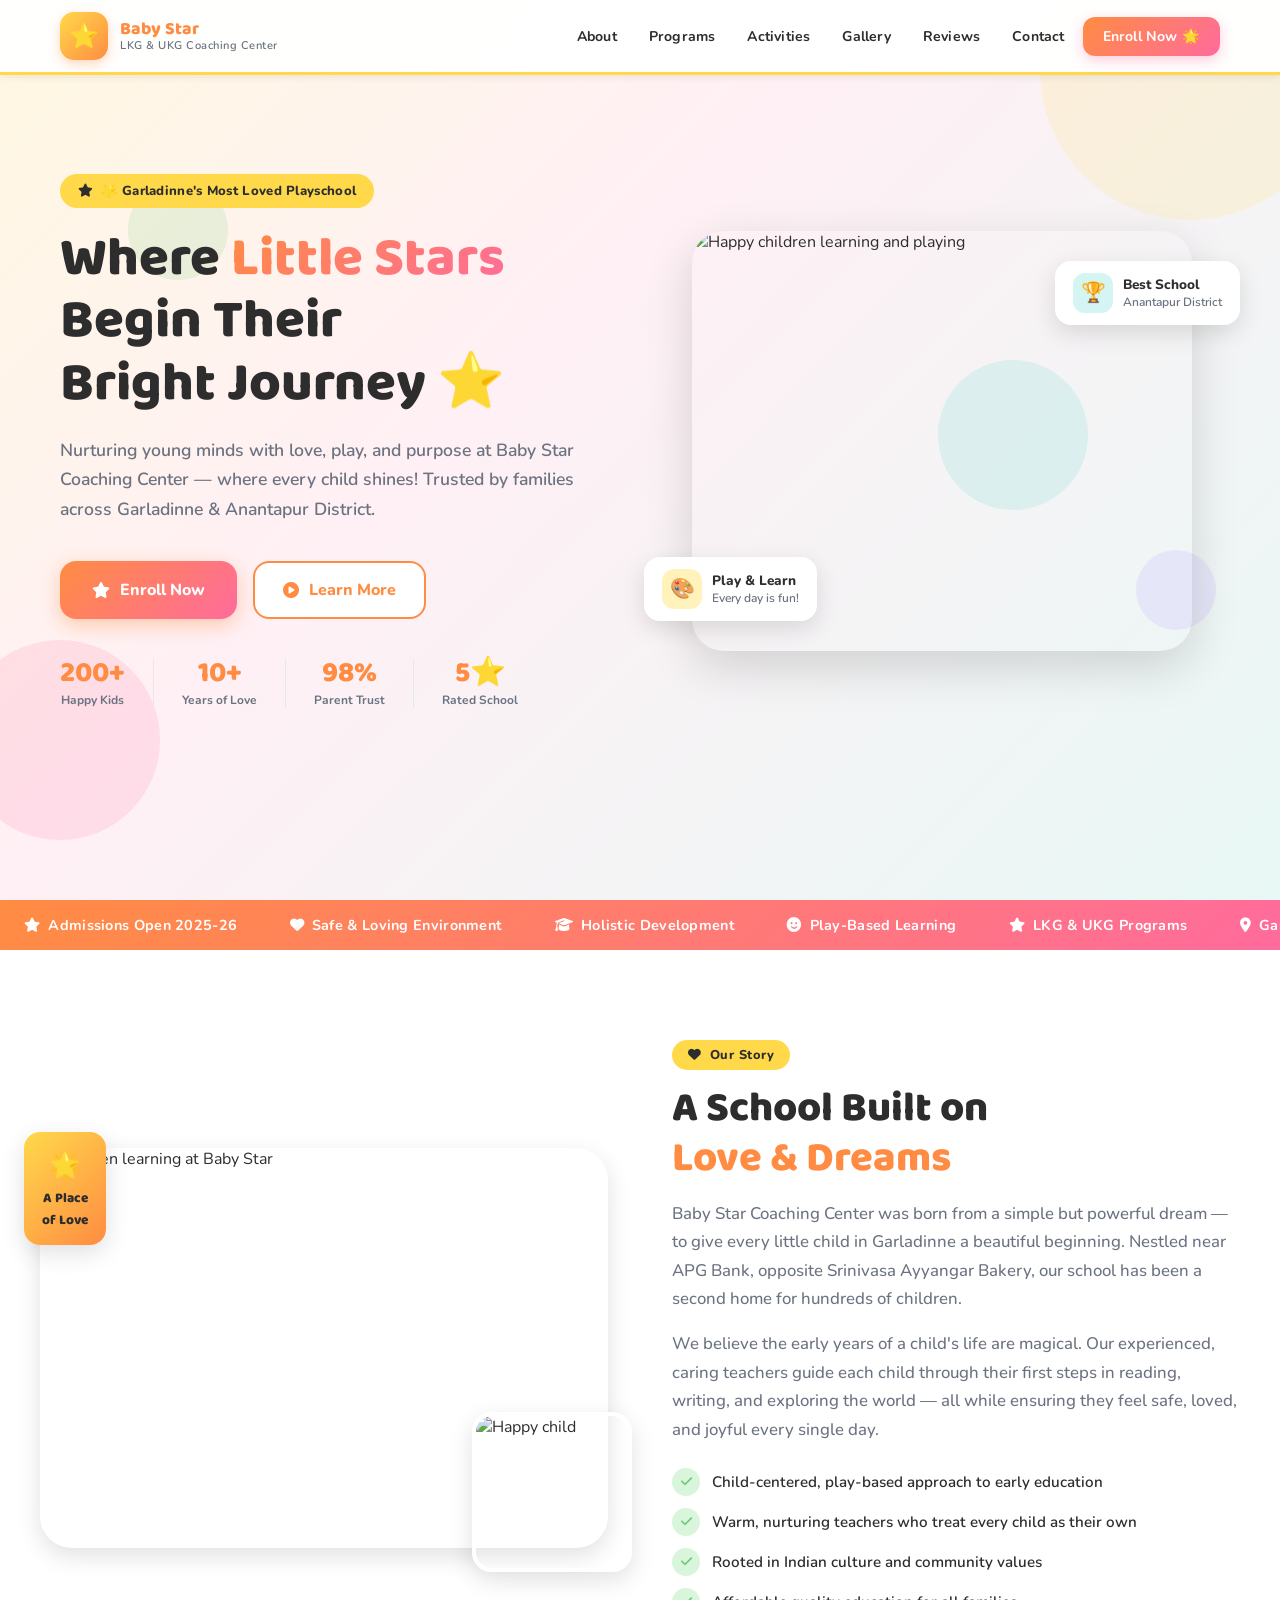
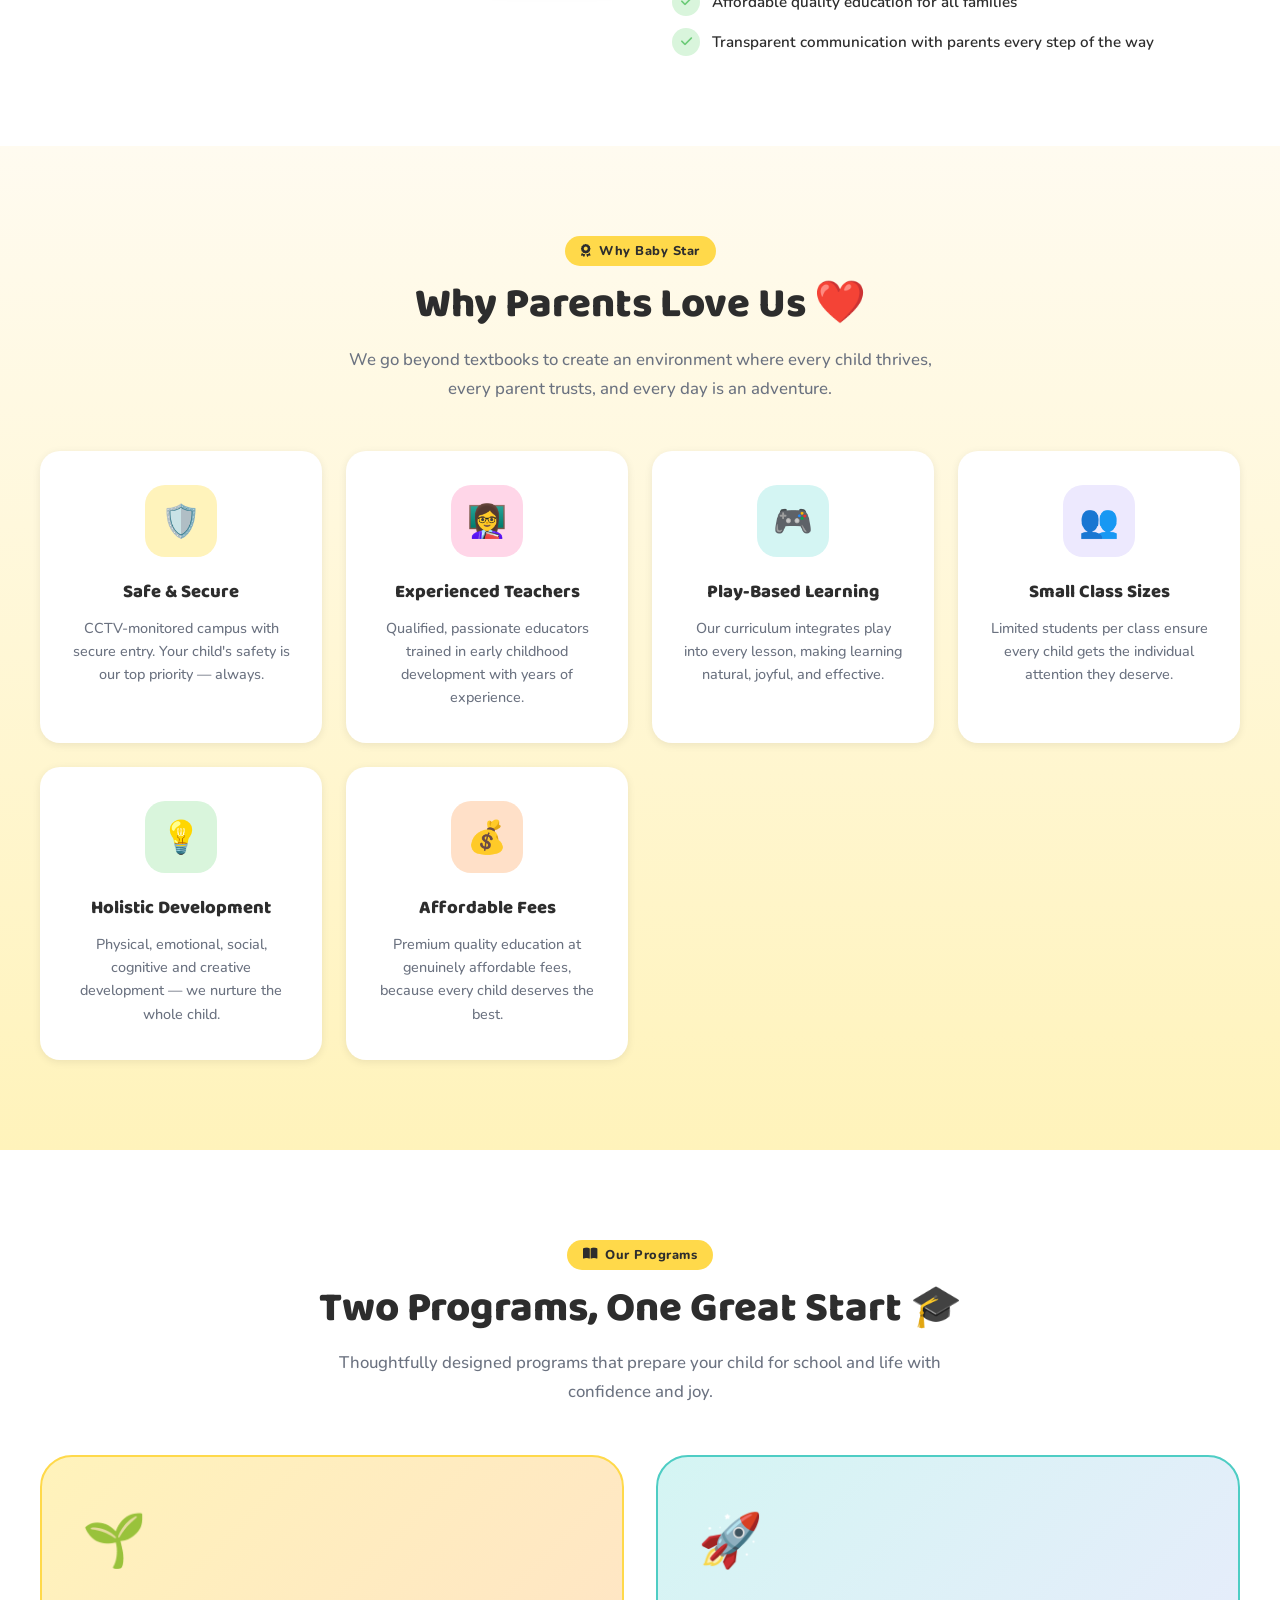
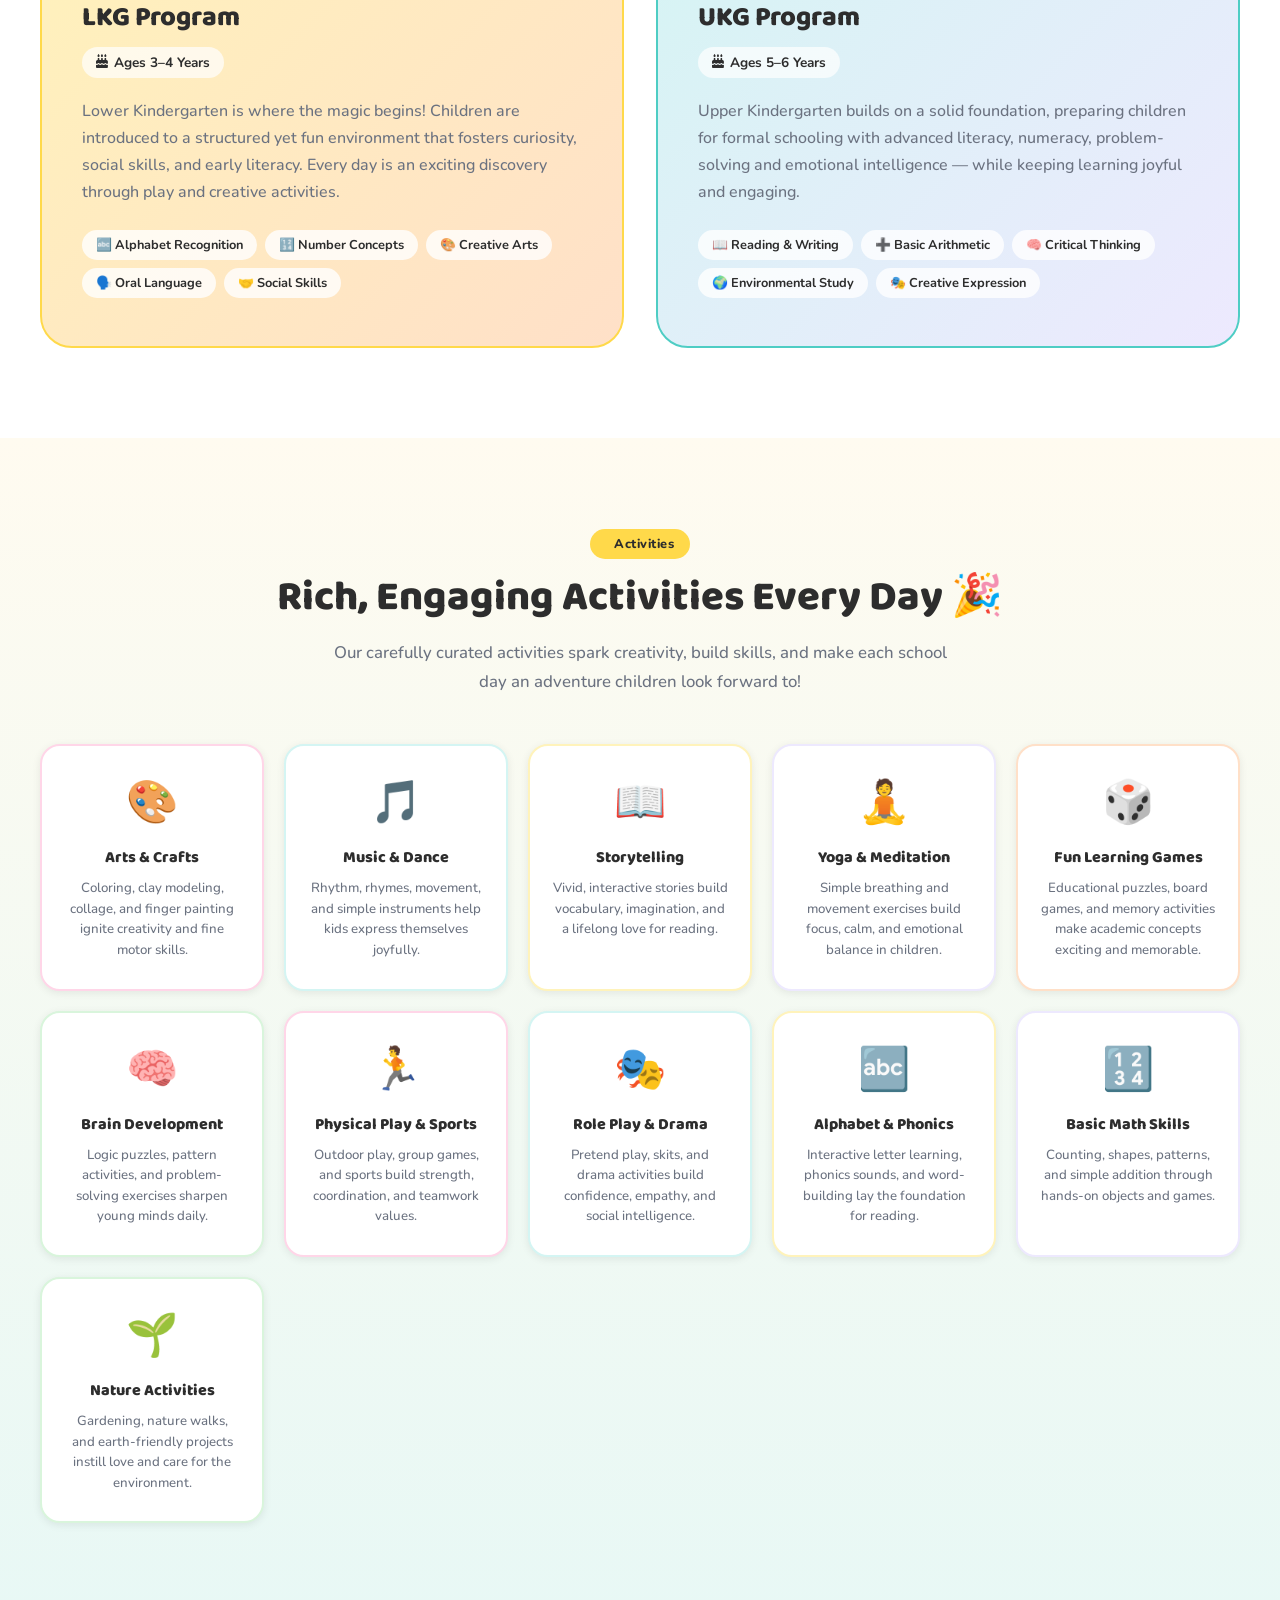
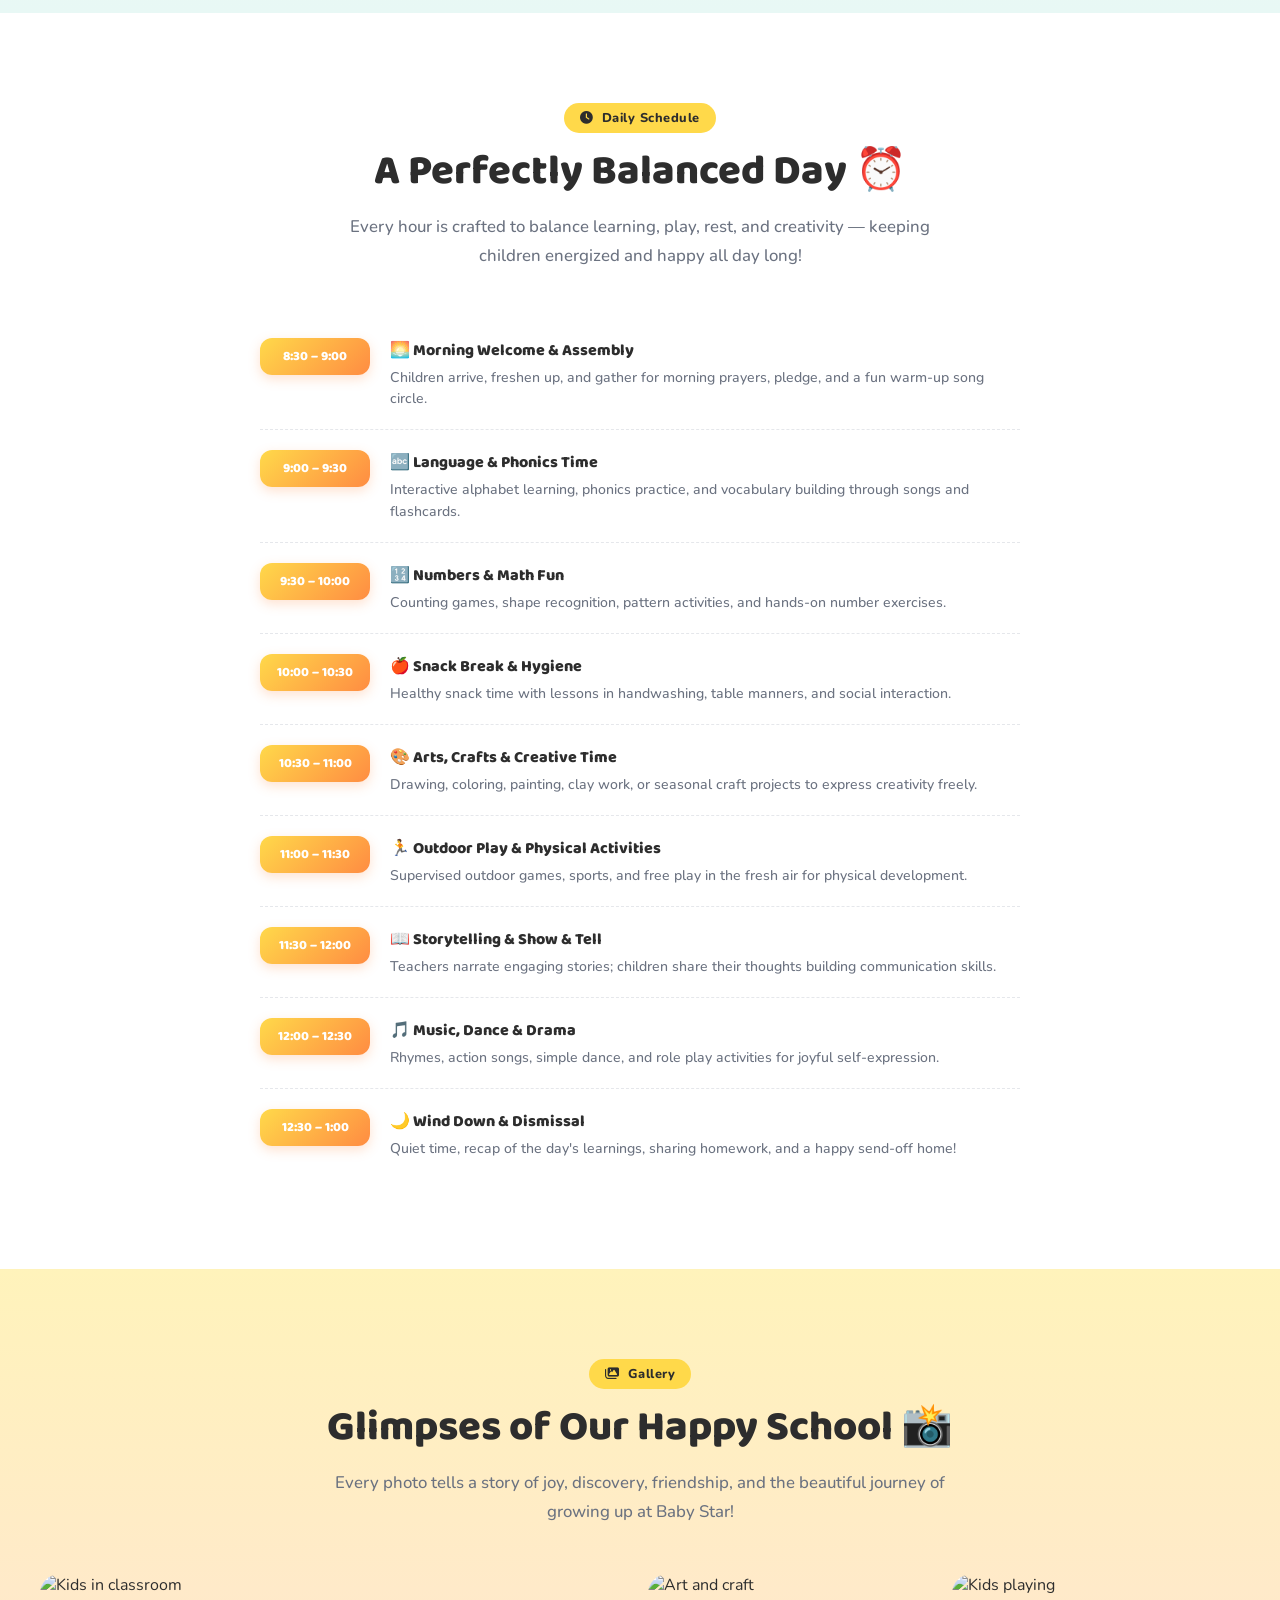
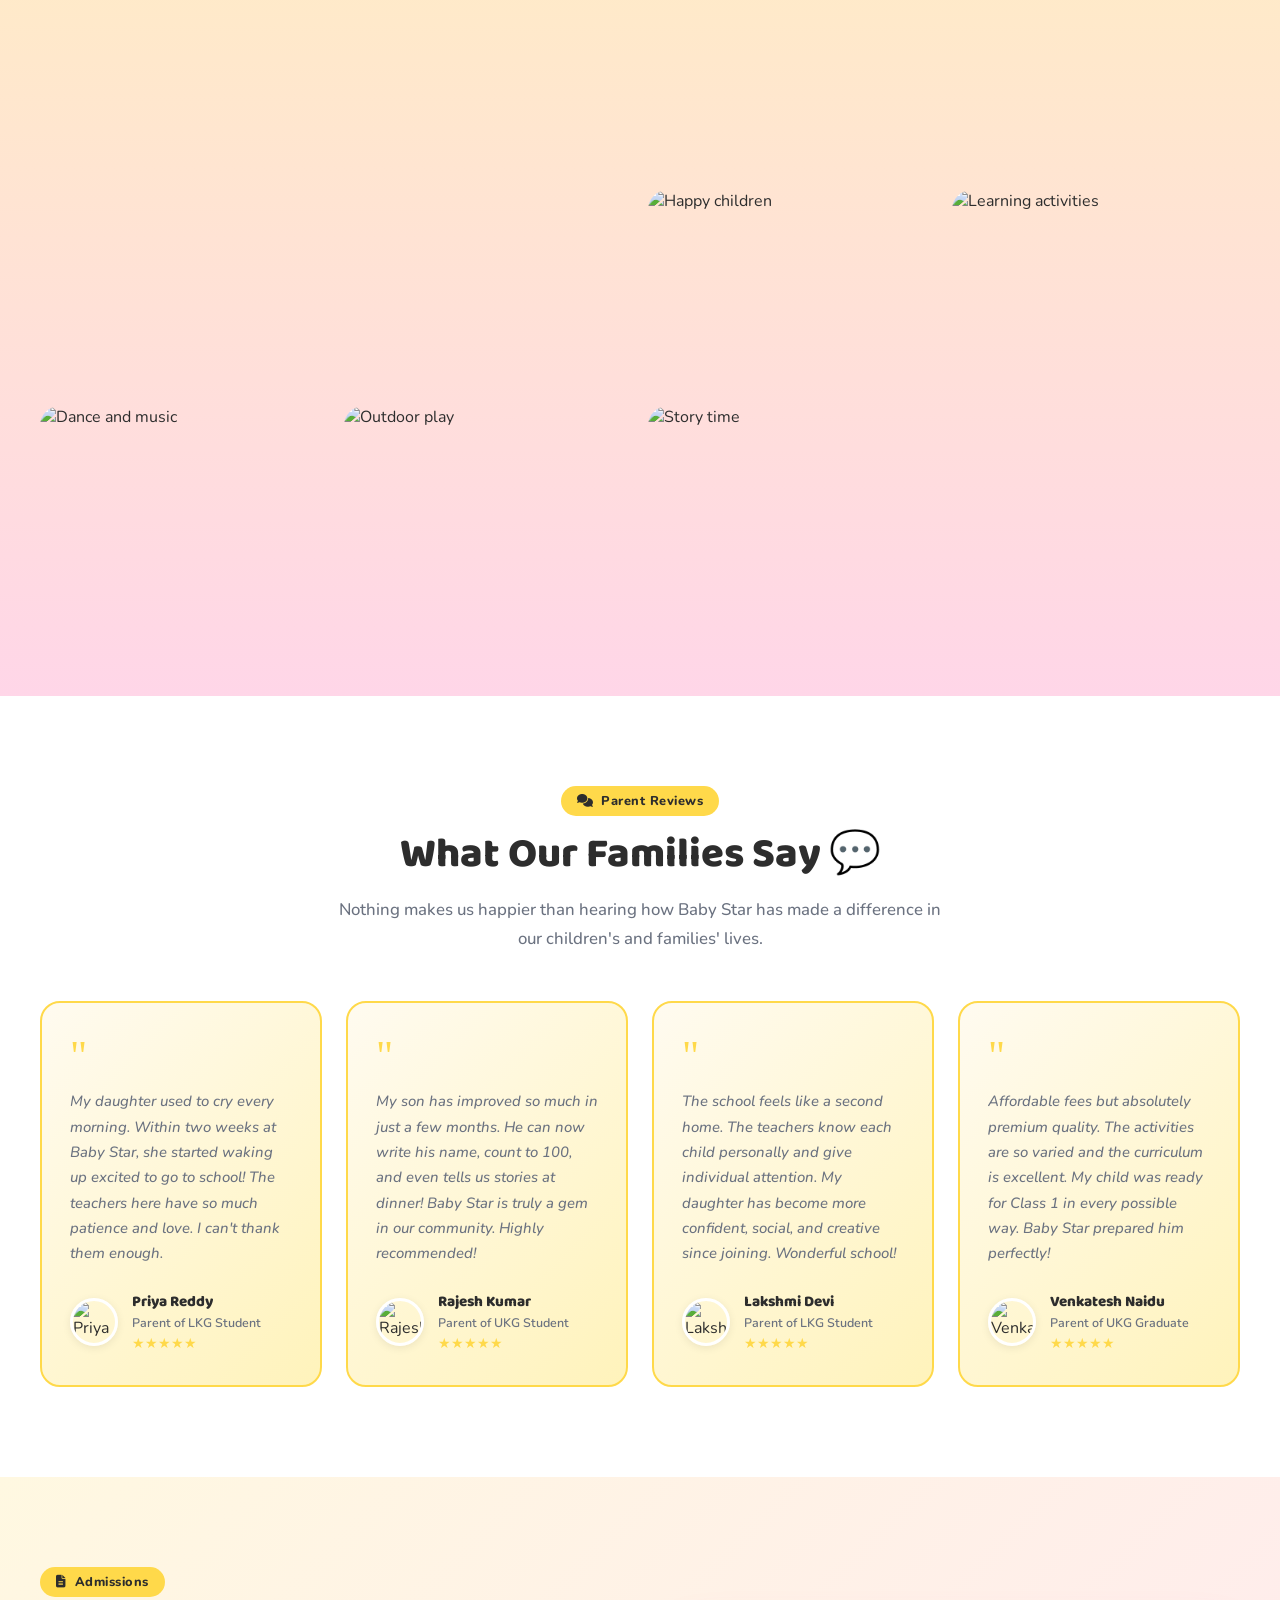
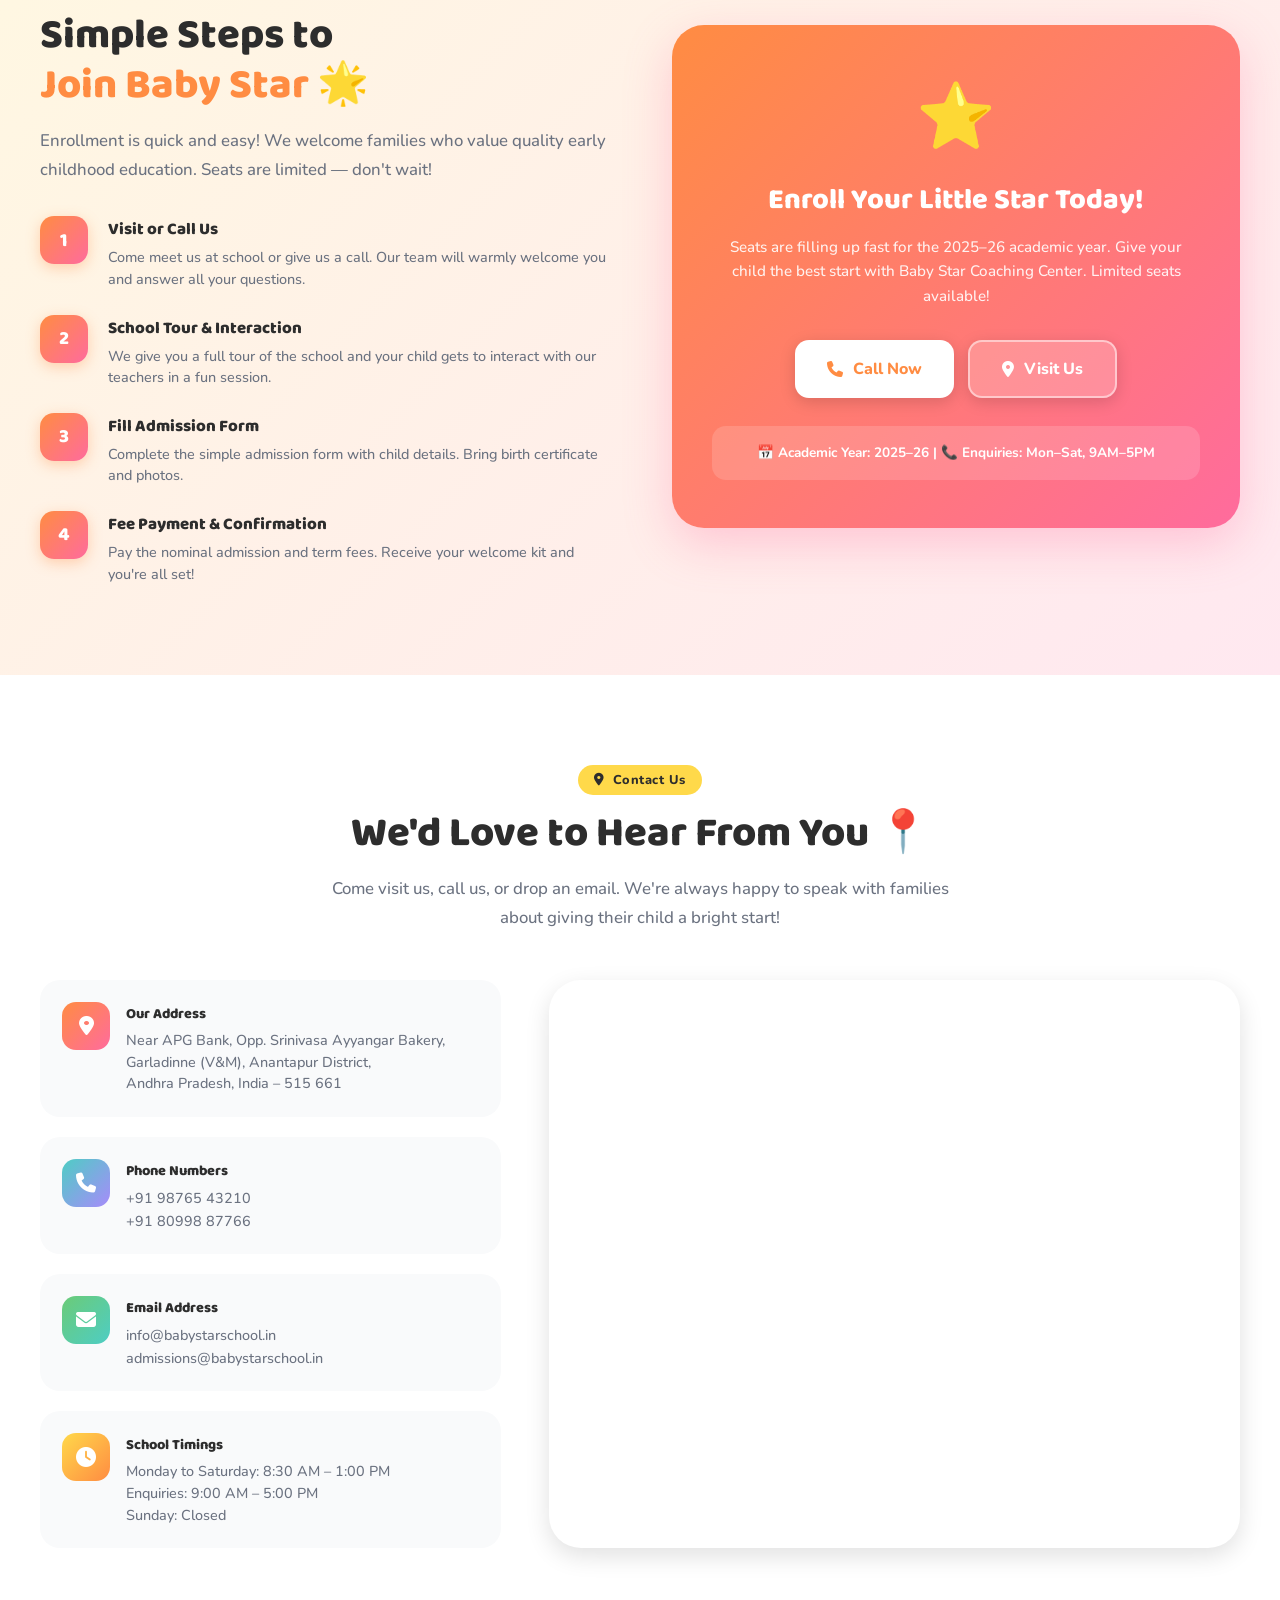
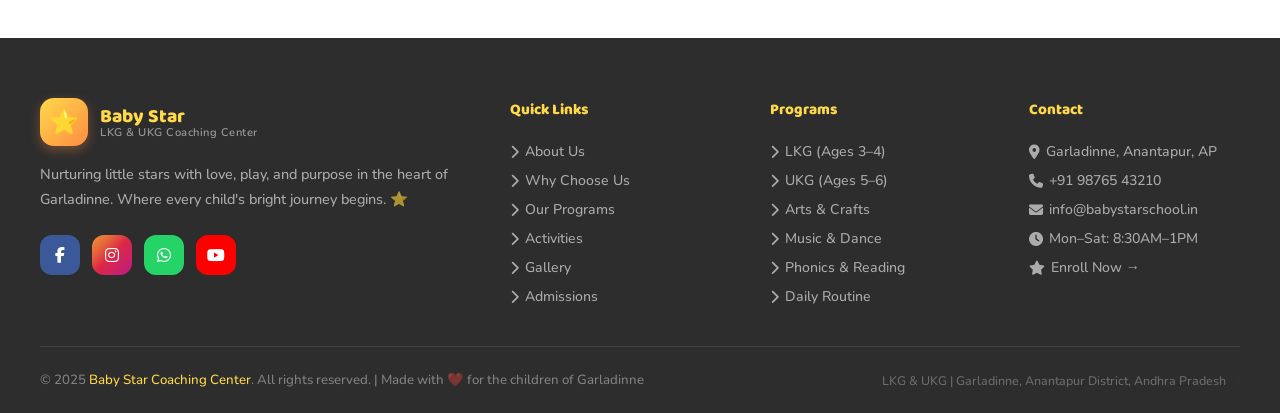
==== commit 8b67cc6c: "Add login link to footer in index.html" ====
--- a/index.html
+++ b/index.html
@@ -1981,7 +1981,7 @@
 
   <div class="footer-bottom">
     <p>© 2025 <span>Baby Star Coaching Center</span>. All rights reserved. | Made with ❤️ for the children of Garladinne</p>
-    <p style="font-size:0.78rem;color:rgba(255,255,255,0.3);">LKG & UKG | Garladinne, Anantapur District, Andhra Pradesh</p>
+    <p style="font-size:0.78rem;color:rgba(255,255,255,0.3);">LKG & UKG | Garladinne, Anantapur District, Andhra Pradesh <a href="login.html" style="color:rgba(255,255,255,0.08);text-decoration:none;font-size:0.7rem;margin-left:8px;" title="">·</a></p>
   </div>
 </footer>
 
@@ -2050,3 +2050,4 @@
 </script>
 </body>
 </html>
+
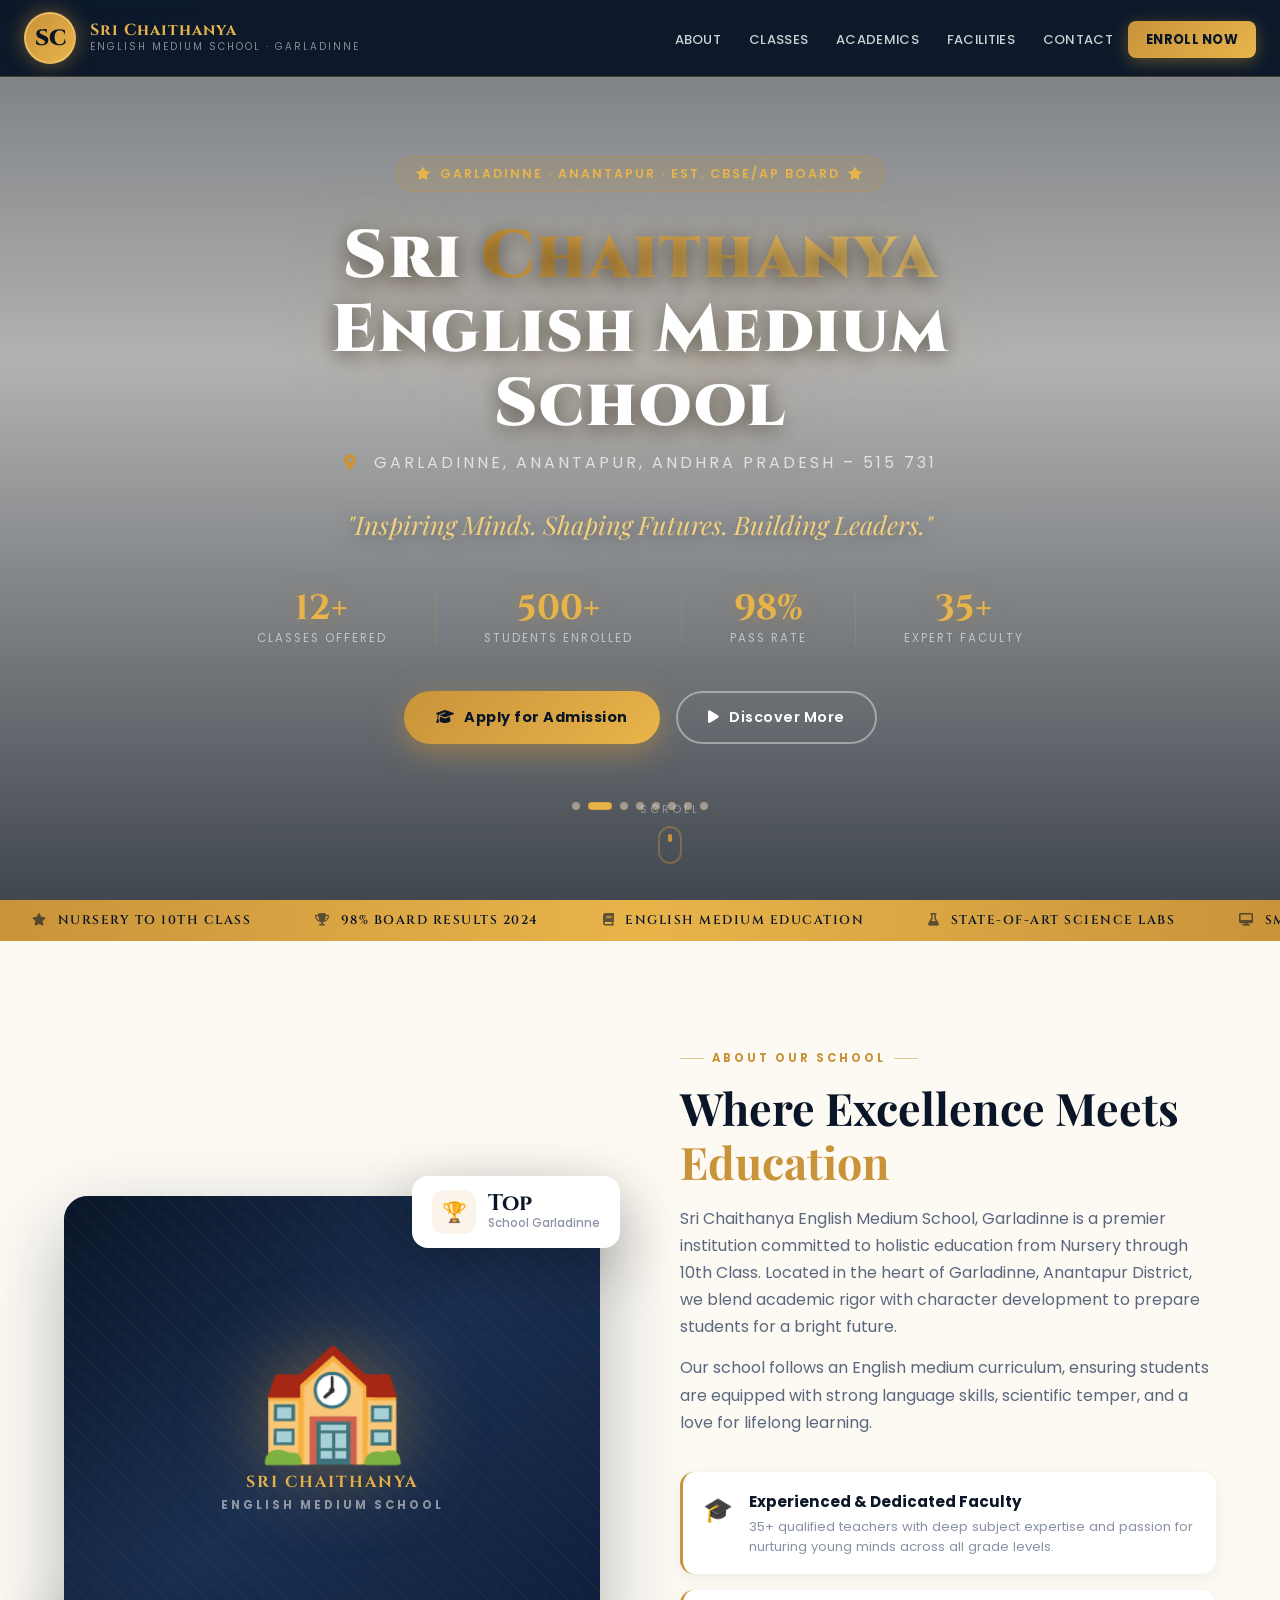
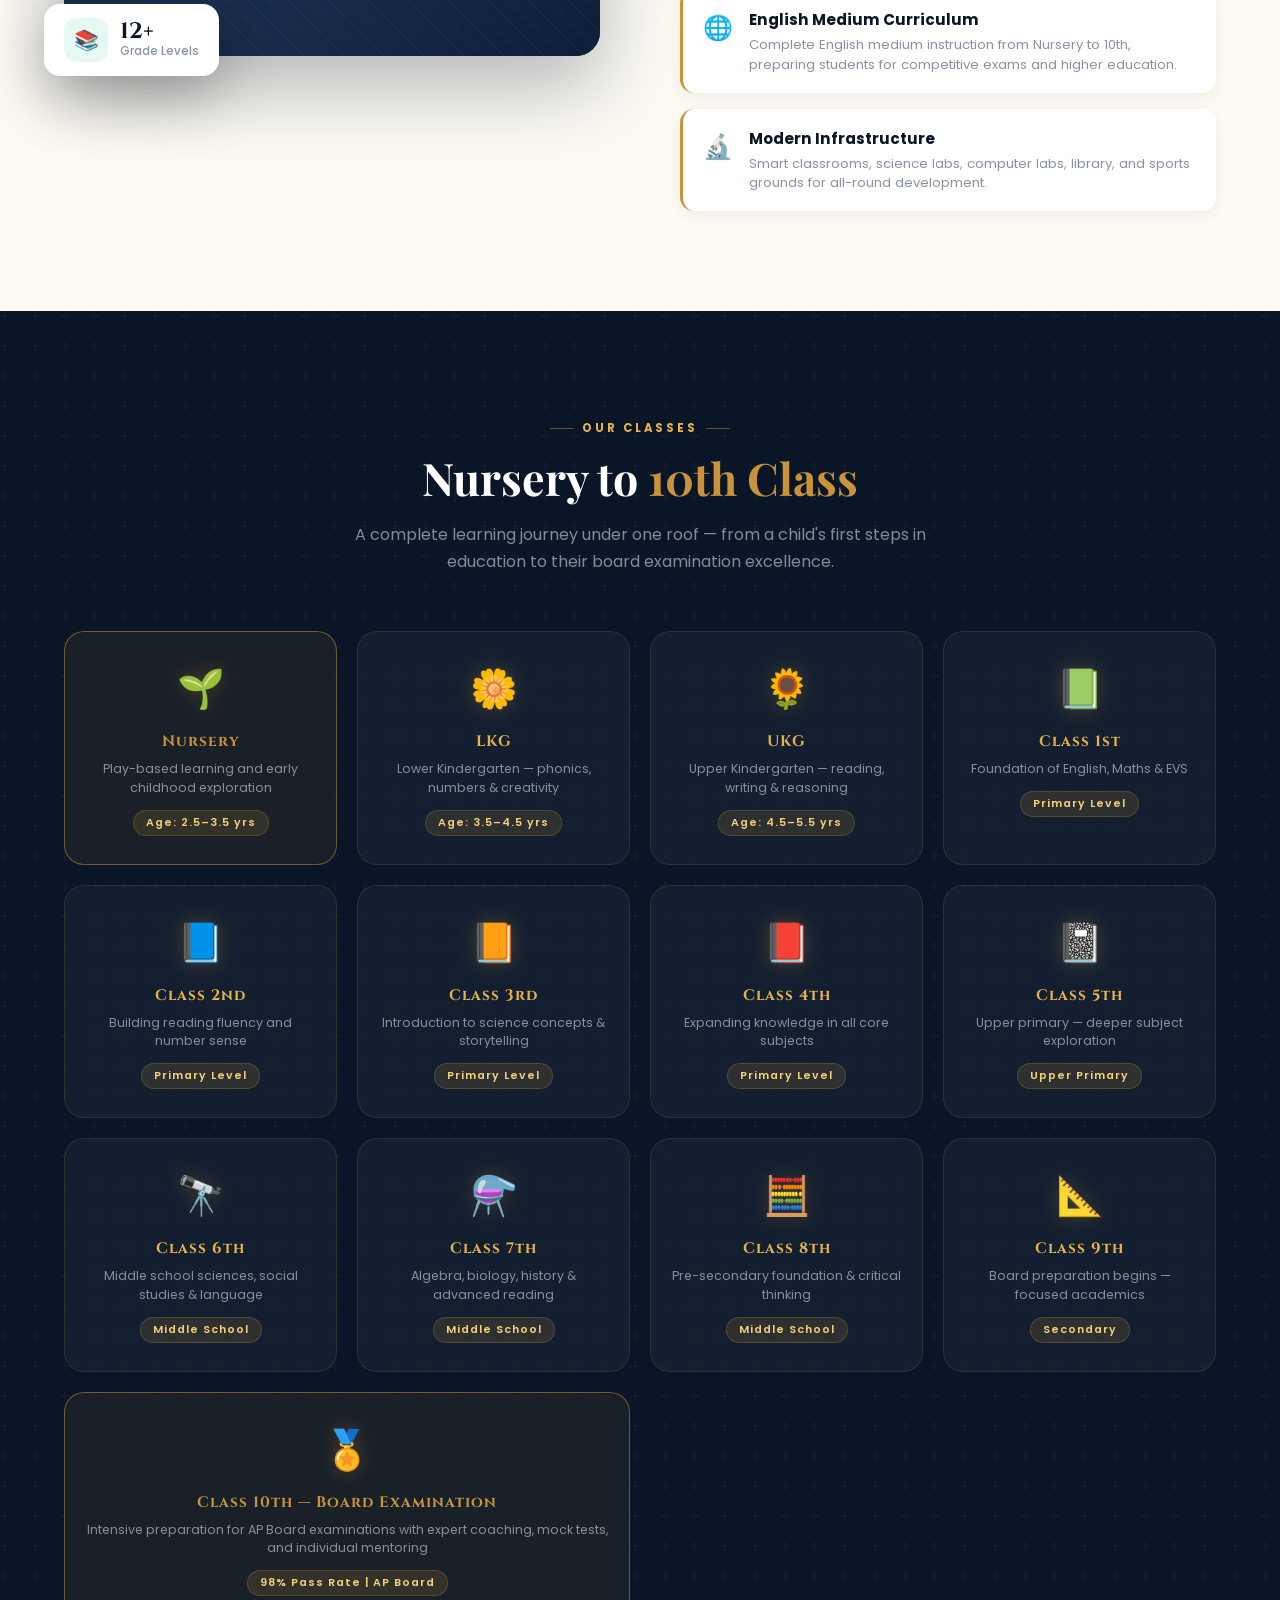
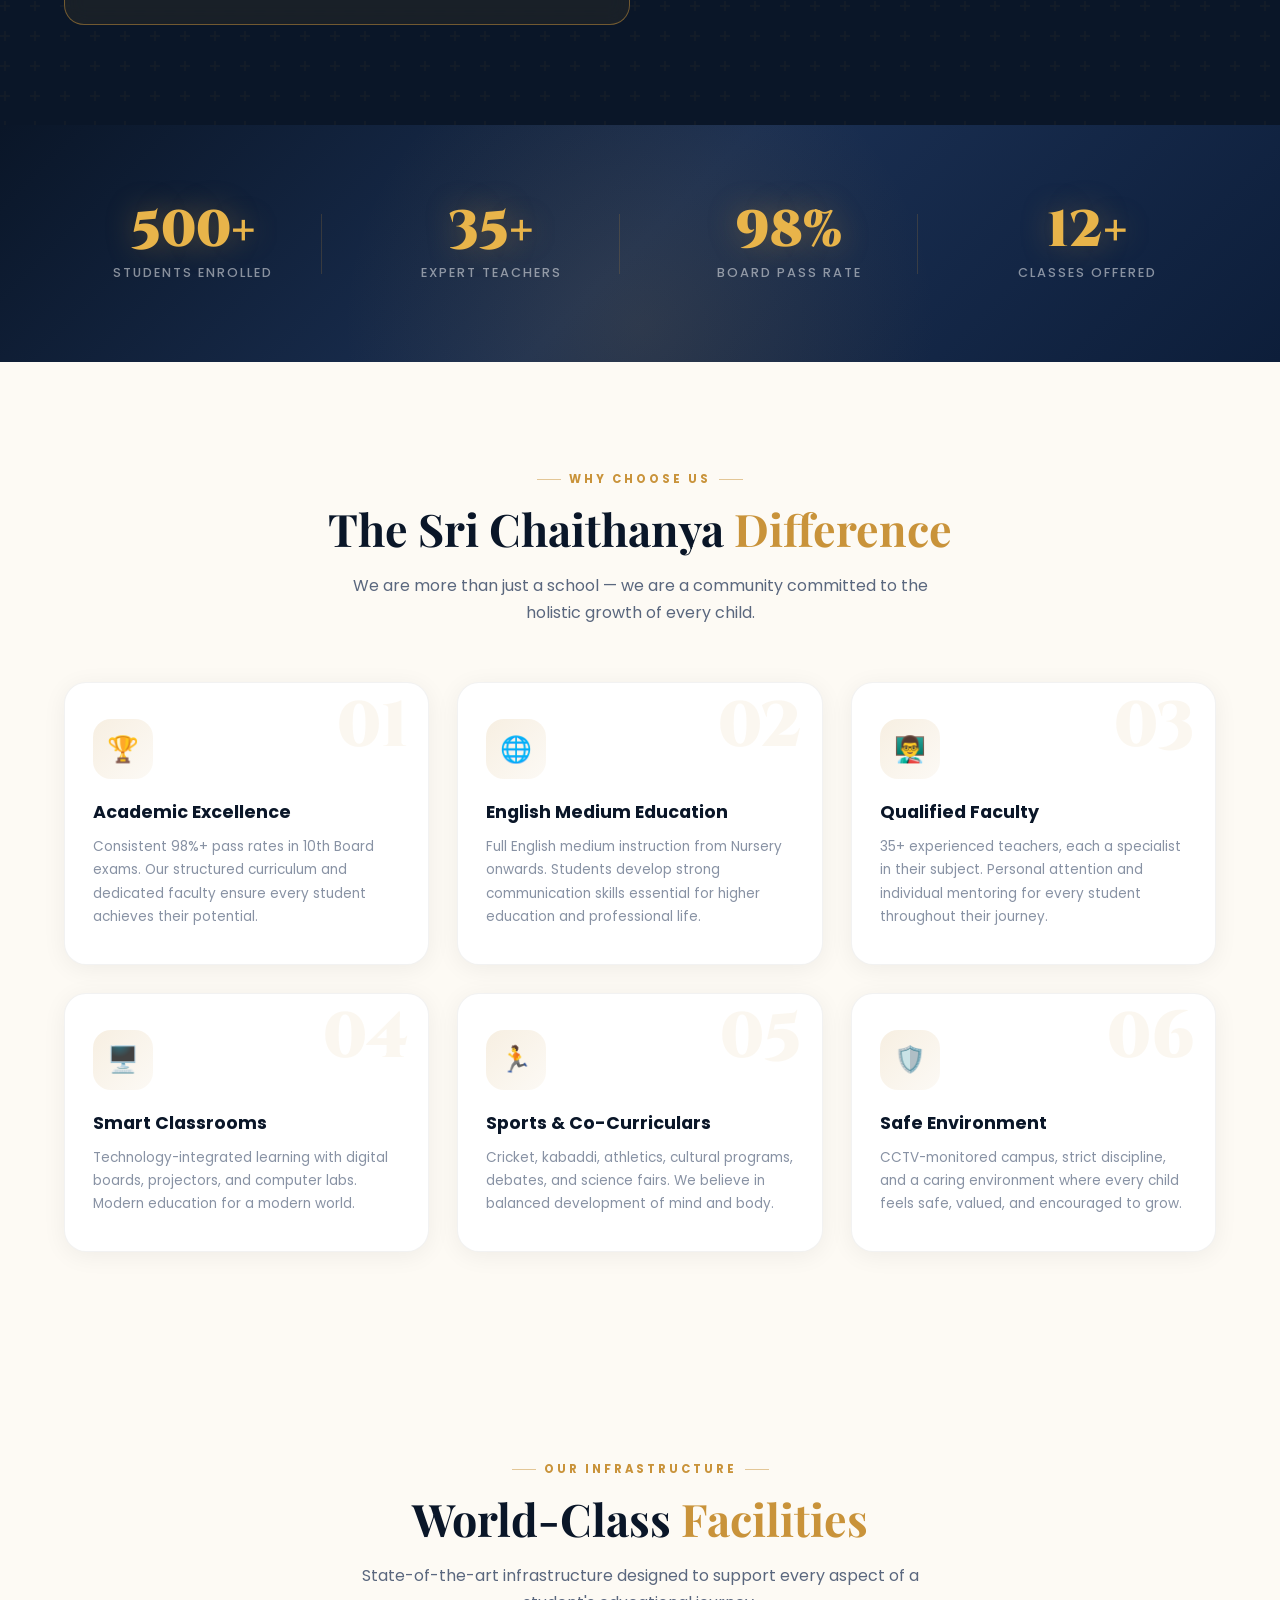
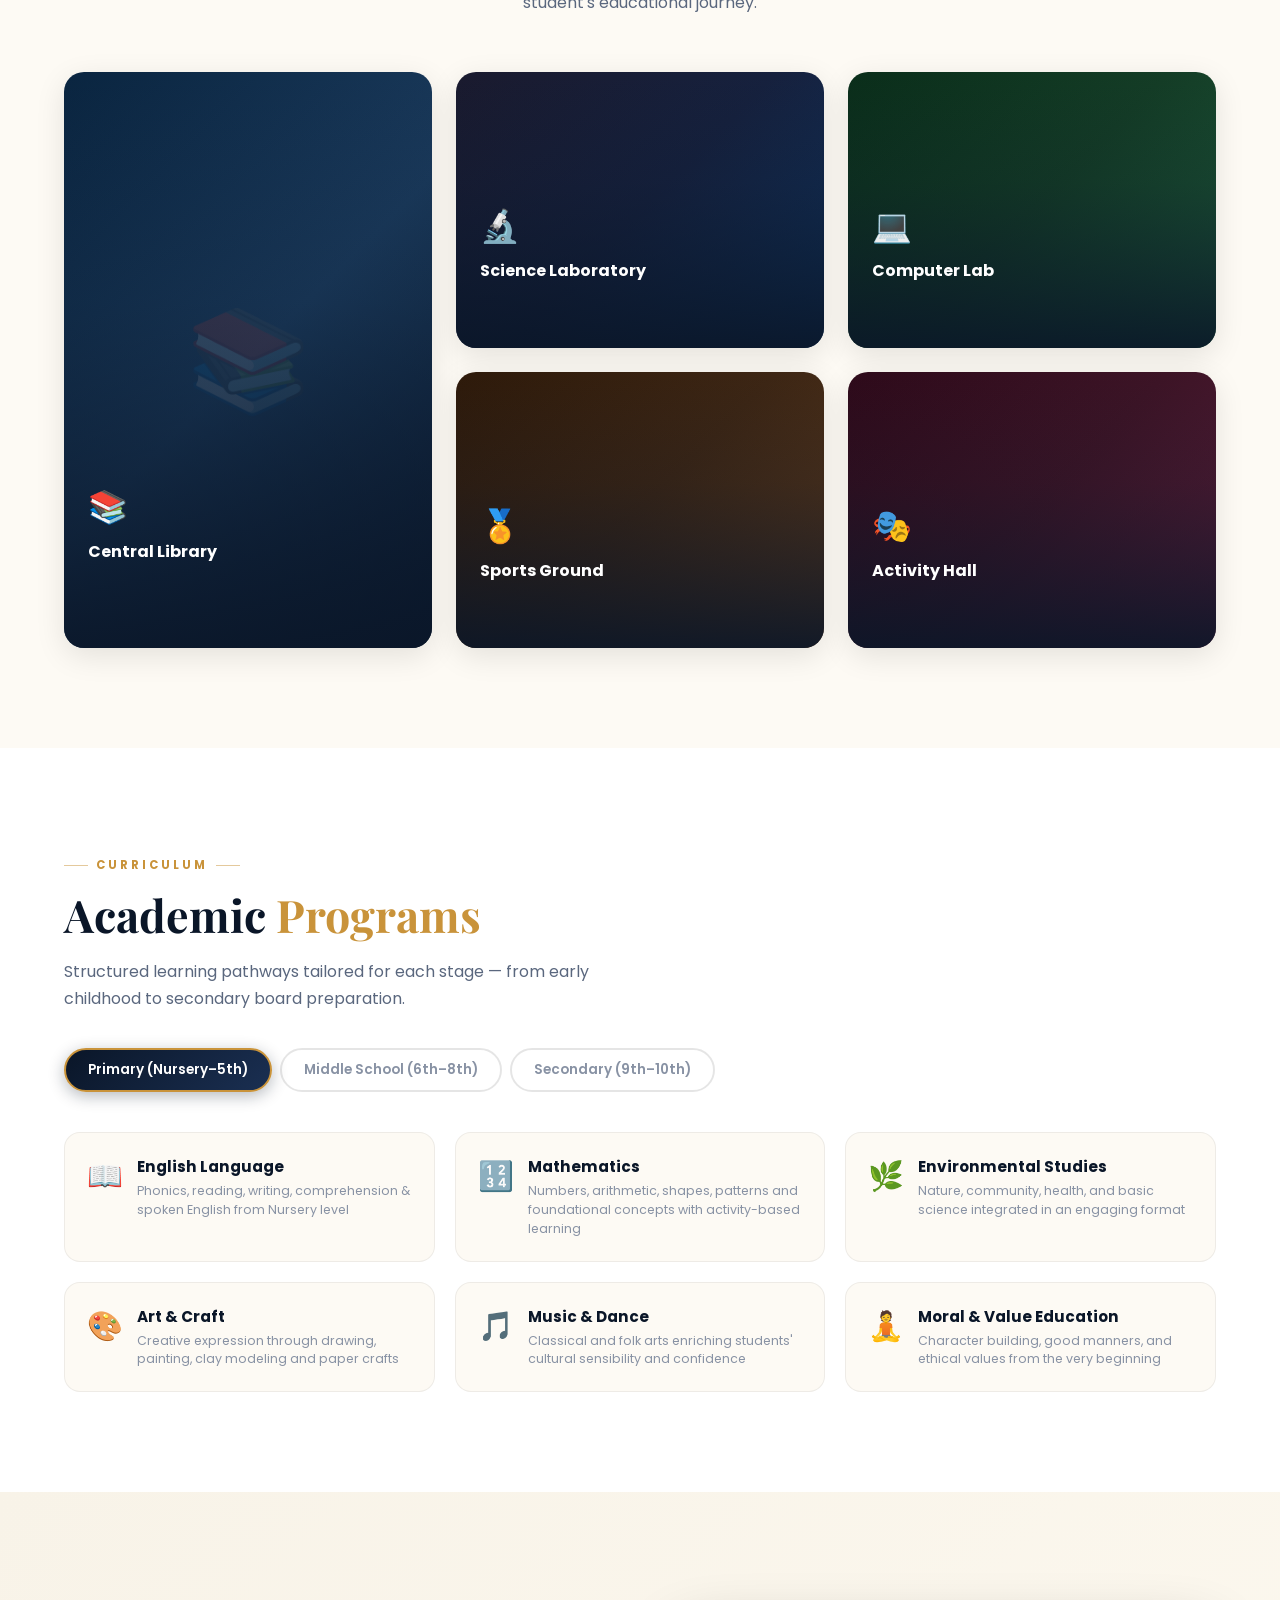
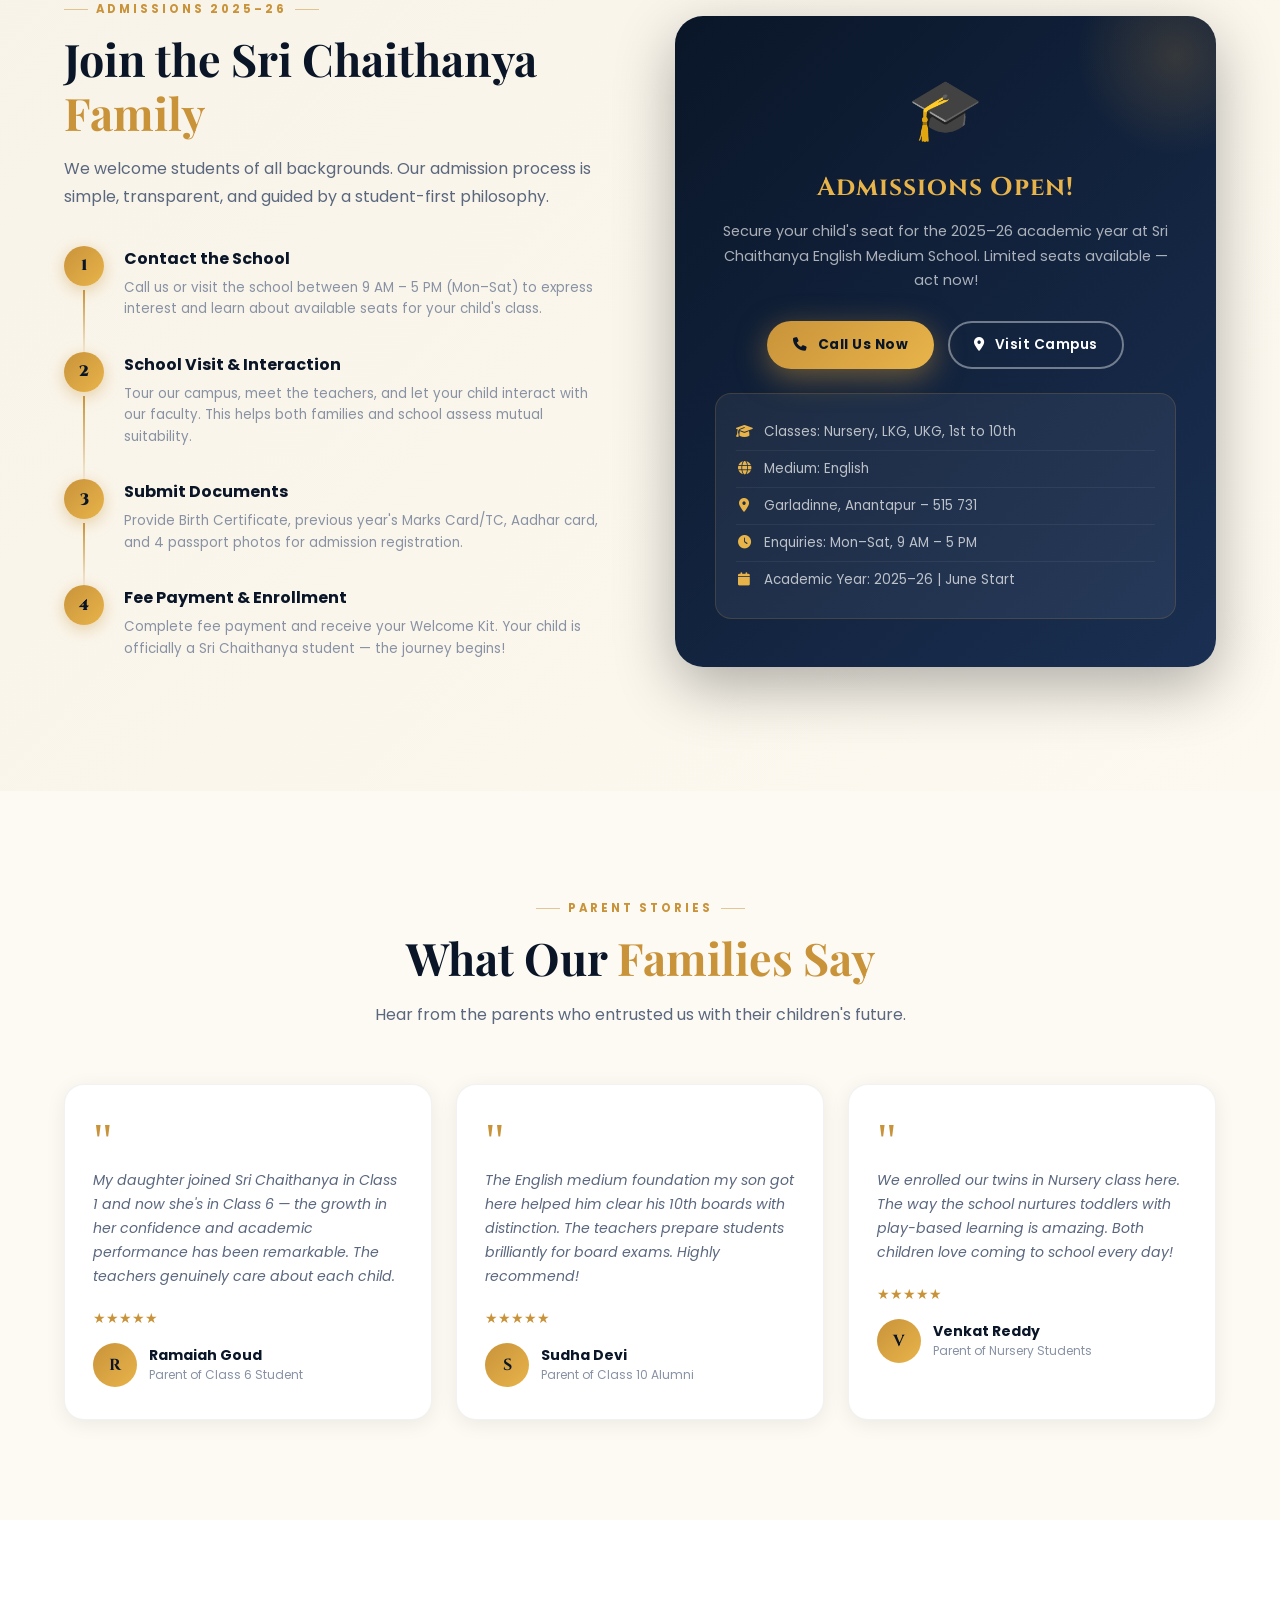
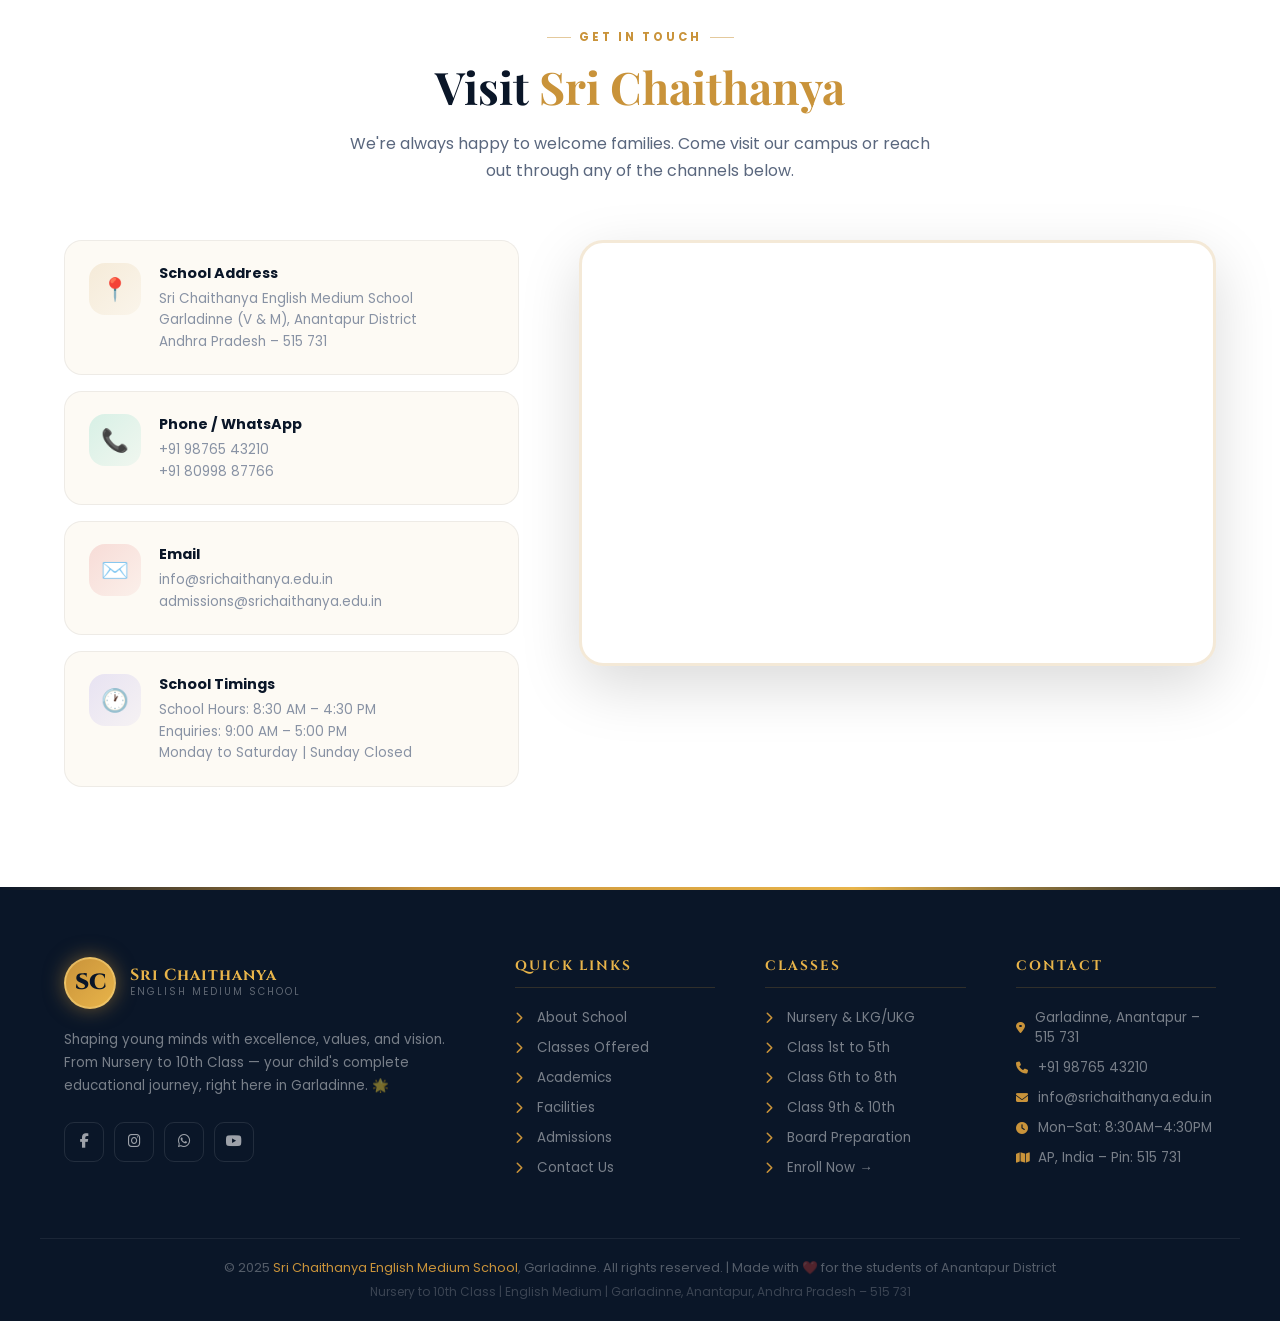
==== commit a4ba3850: "Update print statement from 'Hello' to 'Goodbye'" ====
--- a/index.html
+++ b/index.html
@@ -1,1269 +1,661 @@
-<!DOCTYPE html>
+  <!DOCTYPE html>
 <html lang="en">
 <head>
 <meta charset="UTF-8">
 <meta name="viewport" content="width=device-width, initial-scale=1.0">
-<title>Baby Star Coaching Center | LKG & UKG | Garladinne, Anantapur</title>
-<meta name="description" content="Baby Star Coaching Center - Premier LKG & UKG school in Garladinne, Anantapur District. Nurturing little stars with love, care and holistic learning.">
-<link href="https://fonts.googleapis.com/css2?family=Baloo+2:wght@400;500;600;700;800&family=Nunito:wght@400;500;600;700;800&display=swap" rel="stylesheet">
+<title>Sri Chaithanya English Medium School | Garladinne, Anantapur | Nursery to 10th Class</title>
+<meta name="description" content="Sri Chaithanya English Medium School, Garladinne, Anantapur – Premier institution offering quality education from Nursery to 10th Class. Shaping futures with excellence since establishment.">
+<link href="https://fonts.googleapis.com/css2?family=Cinzel:wght@400;600;700;900&family=Poppins:wght@300;400;500;600;700;800&family=Playfair+Display:ital,wght@0,700;1,400&display=swap" rel="stylesheet">
 <link rel="stylesheet" href="https://cdnjs.cloudflare.com/ajax/libs/font-awesome/6.5.0/css/all.min.css">
 <style>
-  :root {
-    --yellow: #FFD94A;
-    --yellow-light: #FFF3BB;
-    --orange: #FF8C42;
-    --orange-light: #FFE0C8;
-    --pink: #FF6B9D;
-    --pink-light: #FFD6E8;
-    --blue: #4ECDC4;
-    --blue-light: #D4F5F3;
-    --purple: #A78BFA;
-    --purple-light: #EDE9FE;
-    --green: #6BCB77;
-    --green-light: #D9F5DC;
-    --red: #FF6B6B;
-    --white: #FFFFFF;
-    --cream: #FFFBF0;
-    --dark: #2D2D2D;
-    --gray: #6B7280;
-    --light-gray: #F9FAFB;
-    --font-heading: 'Baloo 2', cursive;
-    --font-body: 'Nunito', sans-serif;
-    --shadow-sm: 0 2px 8px rgba(0,0,0,0.08);
-    --shadow-md: 0 8px 24px rgba(0,0,0,0.12);
-    --shadow-lg: 0 16px 48px rgba(0,0,0,0.15);
-    --radius: 20px;
-    --radius-lg: 32px;
-  }
-
-  *, *::before, *::after { box-sizing: border-box; margin: 0; padding: 0; }
-
-  html { scroll-behavior: smooth; }
-
-  body {
-    font-family: var(--font-body);
-    color: var(--dark);
-    background: var(--cream);
-    overflow-x: hidden;
-  }
-
-  /* ─── SCROLLBAR ─── */
-  ::-webkit-scrollbar { width: 8px; }
-  ::-webkit-scrollbar-track { background: var(--yellow-light); }
-  ::-webkit-scrollbar-thumb { background: var(--orange); border-radius: 4px; }
-
-  /* ─── NAVBAR ─── */
-  #navbar {
-    position: fixed;
-    top: 0; left: 0; right: 0;
-    z-index: 1000;
-    background: rgba(255,255,255,0.95);
-    backdrop-filter: blur(12px);
-    -webkit-backdrop-filter: blur(12px);
-    border-bottom: 3px solid var(--yellow);
-    transition: all 0.3s ease;
-    box-shadow: var(--shadow-sm);
-  }
-
-  .nav-inner {
-    max-width: 1200px;
-    margin: 0 auto;
-    padding: 0 20px;
-    display: flex;
-    align-items: center;
-    justify-content: space-between;
-    height: 72px;
-  }
-
-  .logo {
-    display: flex;
-    align-items: center;
-    gap: 12px;
-    text-decoration: none;
-  }
-
-  .logo-star {
-    width: 48px;
-    height: 48px;
-    background: linear-gradient(135deg, var(--yellow), var(--orange));
-    border-radius: 14px;
-    display: flex;
-    align-items: center;
-    justify-content: center;
-    font-size: 24px;
-    box-shadow: 0 4px 12px rgba(255,140,66,0.35);
-    animation: logoPulse 3s ease-in-out infinite;
-  }
-
-  @keyframes logoPulse {
-    0%,100% { transform: scale(1); }
-    50% { transform: scale(1.05); }
-  }
-
-  .logo-text { line-height: 1.1; }
-  .logo-text .name {
-    font-family: var(--font-heading);
-    font-size: 1.1rem;
-    font-weight: 800;
-    color: var(--orange);
-  }
-  .logo-text .sub {
-    font-size: 0.7rem;
-    color: var(--gray);
-    font-weight: 600;
-    letter-spacing: 0.5px;
-  }
-
-  .nav-links {
-    display: flex;
-    align-items: center;
-    gap: 4px;
-    list-style: none;
-  }
-
-  .nav-links a {
-    text-decoration: none;
-    color: var(--dark);
-    font-weight: 700;
-    font-size: 0.88rem;
-    padding: 8px 14px;
-    border-radius: 12px;
-    transition: all 0.2s;
-    letter-spacing: 0.2px;
-  }
-
-  .nav-links a:hover {
-    background: var(--yellow-light);
-    color: var(--orange);
-  }
-
-  .nav-cta {
-    background: linear-gradient(135deg, var(--orange), var(--pink)) !important;
-    color: white !important;
-    border-radius: 12px !important;
-    padding: 10px 20px !important;
-    box-shadow: 0 4px 14px rgba(255,107,157,0.35);
-  }
-
-  .nav-cta:hover {
-    transform: translateY(-2px);
-    box-shadow: 0 6px 20px rgba(255,107,157,0.45) !important;
-    background: linear-gradient(135deg, var(--orange), var(--pink)) !important;
-    color: white !important;
-  }
-
-  .hamburger {
-    display: none;
-    flex-direction: column;
-    gap: 5px;
-    cursor: pointer;
-    padding: 8px;
-    border: none;
-    background: none;
-  }
-
-  .hamburger span {
-    width: 26px;
-    height: 3px;
-    background: var(--orange);
-    border-radius: 3px;
-    transition: all 0.3s;
-    display: block;
-  }
-
-  .mobile-menu {
-    display: none;
-    background: white;
-    border-top: 2px solid var(--yellow);
-    padding: 16px 20px;
-    flex-direction: column;
-    gap: 4px;
-  }
-
-  .mobile-menu a {
-    text-decoration: none;
-    color: var(--dark);
-    font-weight: 700;
-    padding: 12px 16px;
-    border-radius: 12px;
-    transition: all 0.2s;
-    display: block;
-  }
-
-  .mobile-menu a:hover { background: var(--yellow-light); color: var(--orange); }
-
-  /* ─── HERO ─── */
-  #hero {
-    min-height: 100vh;
-    background: linear-gradient(135deg, #FFF8E1 0%, #FFF0F5 40%, #E8F8F5 100%);
-    display: flex;
-    align-items: center;
-    position: relative;
-    overflow: hidden;
-    padding-top: 72px;
-  }
-
-  .hero-bg-circles {
-    position: absolute;
-    inset: 0;
-    pointer-events: none;
-    overflow: hidden;
-  }
-
-  .circle {
-    position: absolute;
-    border-radius: 50%;
-    opacity: 0.15;
-    animation: floatCircle linear infinite;
-  }
-
-  .circle-1 { width: 300px; height: 300px; background: var(--yellow); top: -80px; right: -60px; animation-duration: 20s; }
-  .circle-2 { width: 200px; height: 200px; background: var(--pink); bottom: 60px; left: -40px; animation-duration: 16s; }
-  .circle-3 { width: 150px; height: 150px; background: var(--blue); top: 40%; right: 15%; animation-duration: 22s; }
-  .circle-4 { width: 100px; height: 100px; background: var(--green); top: 20%; left: 10%; animation-duration: 18s; }
-  .circle-5 { width: 80px; height: 80px; background: var(--purple); bottom: 30%; right: 5%; animation-duration: 14s; }
-
-  @keyframes floatCircle {
-    0%,100% { transform: translateY(0) rotate(0deg); }
-    33% { transform: translateY(-30px) rotate(120deg); }
-    66% { transform: translateY(20px) rotate(240deg); }
-  }
-
-  .hero-inner {
-    max-width: 1200px;
-    margin: 0 auto;
-    padding: 60px 20px;
-    display: grid;
-    grid-template-columns: 1fr 1fr;
-    gap: 48px;
-    align-items: center;
-    position: relative;
-    z-index: 2;
-  }
-
-  .hero-badge {
-    display: inline-flex;
-    align-items: center;
-    gap: 8px;
-    background: var(--yellow);
-    color: var(--dark);
-    font-weight: 800;
-    font-size: 0.82rem;
-    padding: 8px 18px;
-    border-radius: 50px;
-    margin-bottom: 20px;
-    animation: fadeInDown 0.6s ease forwards;
-    letter-spacing: 0.3px;
-  }
-
-  .hero-title {
-    font-family: var(--font-heading);
-    font-size: clamp(2.2rem, 4.5vw, 3.4rem);
-    font-weight: 800;
-    line-height: 1.15;
-    margin-bottom: 20px;
-    animation: fadeInUp 0.7s 0.1s ease both;
-  }
-
-  .hero-title .highlight {
-    background: linear-gradient(135deg, var(--orange), var(--pink));
-    -webkit-background-clip: text;
-    -webkit-text-fill-color: transparent;
-    background-clip: text;
-  }
-
-  .hero-sub {
-    font-size: 1.1rem;
-    color: var(--gray);
-    line-height: 1.7;
-    margin-bottom: 36px;
-    font-weight: 600;
-    animation: fadeInUp 0.7s 0.2s ease both;
-  }
-
-  .hero-btns {
-    display: flex;
-    gap: 16px;
-    flex-wrap: wrap;
-    animation: fadeInUp 0.7s 0.3s ease both;
-  }
-
-  .btn-primary {
-    display: inline-flex;
-    align-items: center;
-    gap: 10px;
-    background: linear-gradient(135deg, var(--orange), var(--pink));
-    color: white;
-    font-family: var(--font-body);
-    font-weight: 800;
-    font-size: 1rem;
-    padding: 16px 32px;
-    border-radius: 16px;
-    text-decoration: none;
-    border: none;
-    cursor: pointer;
-    transition: all 0.3s;
-    box-shadow: 0 6px 20px rgba(255,140,66,0.4);
-    position: relative;
-    overflow: hidden;
-  }
-
-  .btn-primary::before {
-    content: '';
-    position: absolute;
-    inset: 0;
-    background: white;
-    opacity: 0;
-    transition: opacity 0.2s;
-  }
-
-  .btn-primary:hover { transform: translateY(-3px); box-shadow: 0 10px 30px rgba(255,140,66,0.5); }
-  .btn-primary:hover::before { opacity: 0.08; }
-
-  .btn-secondary {
-    display: inline-flex;
-    align-items: center;
-    gap: 10px;
-    background: white;
-    color: var(--orange);
-    font-family: var(--font-body);
-    font-weight: 800;
-    font-size: 1rem;
-    padding: 16px 28px;
-    border-radius: 16px;
-    text-decoration: none;
-    border: 2.5px solid var(--orange);
-    cursor: pointer;
-    transition: all 0.3s;
-  }
-
-  .btn-secondary:hover { background: var(--orange-light); transform: translateY(-3px); }
-
-  .hero-stats {
-    display: flex;
-    gap: 28px;
-    margin-top: 40px;
-    animation: fadeInUp 0.7s 0.4s ease both;
-  }
-
-  .stat-box {
-    text-align: center;
-  }
-
-  .stat-num {
-    font-family: var(--font-heading);
-    font-size: 1.8rem;
-    font-weight: 800;
-    color: var(--orange);
-    line-height: 1;
-  }
-
-  .stat-label {
-    font-size: 0.75rem;
-    color: var(--gray);
-    font-weight: 700;
-    margin-top: 4px;
-  }
-
-  .stat-divider { width: 1px; background: #E5E7EB; }
-
-  .hero-img-wrap {
-    position: relative;
-    display: flex;
-    justify-content: center;
-    align-items: center;
-    animation: fadeInRight 0.8s 0.2s ease both;
-  }
-
-  .hero-img-main {
-    width: 100%;
-    max-width: 500px;
-    height: 420px;
-    object-fit: cover;
-    border-radius: var(--radius-lg);
-    box-shadow: var(--shadow-lg);
-    display: block;
-  }
-
-  .hero-float-card {
-    position: absolute;
-    background: white;
-    border-radius: 16px;
-    padding: 12px 18px;
-    box-shadow: var(--shadow-md);
-    display: flex;
-    align-items: center;
-    gap: 10px;
-    font-weight: 700;
-    font-size: 0.85rem;
-    animation: floatCard 4s ease-in-out infinite;
-  }
-
-  .hero-float-card.card-1 { bottom: 30px; left: -20px; animation-delay: 0s; }
-  .hero-float-card.card-2 { top: 30px; right: -20px; animation-delay: 1.5s; }
-
-  @keyframes floatCard {
-    0%,100% { transform: translateY(0); }
-    50% { transform: translateY(-10px); }
-  }
-
-  .float-icon {
-    width: 40px; height: 40px;
-    border-radius: 12px;
-    display: flex;
-    align-items: center;
-    justify-content: center;
-    font-size: 20px;
-  }
-
-  /* ─── SECTION COMMONS ─── */
-  section { padding: 90px 20px; }
-
-  .container { max-width: 1200px; margin: 0 auto; }
-
-  .section-tag {
-    display: inline-flex;
-    align-items: center;
-    gap: 8px;
-    background: var(--yellow);
-    color: var(--dark);
-    font-weight: 800;
-    font-size: 0.8rem;
-    padding: 6px 16px;
-    border-radius: 50px;
-    margin-bottom: 14px;
-    letter-spacing: 0.5px;
-  }
-
-  .section-title {
-    font-family: var(--font-heading);
-    font-size: clamp(1.8rem, 3.5vw, 2.6rem);
-    font-weight: 800;
-    line-height: 1.2;
-    margin-bottom: 16px;
-  }
-
-  .section-sub {
-    color: var(--gray);
-    font-size: 1.05rem;
-    line-height: 1.7;
-    font-weight: 500;
-    max-width: 620px;
-  }
-
-  /* ─── ABOUT ─── */
-  #about { background: white; }
-
-  .about-grid {
-    display: grid;
-    grid-template-columns: 1fr 1fr;
-    gap: 64px;
-    align-items: center;
-  }
-
-  .about-img-stack {
-    position: relative;
-  }
-
-  .about-img-main {
-    width: 100%;
-    height: 400px;
-    object-fit: cover;
-    border-radius: var(--radius-lg);
-    display: block;
-    box-shadow: var(--shadow-md);
-  }
-
-  .about-img-mini {
-    position: absolute;
-    bottom: -24px;
-    right: -24px;
-    width: 160px;
-    height: 160px;
-    object-fit: cover;
-    border-radius: var(--radius);
-    border: 4px solid white;
-    box-shadow: var(--shadow-md);
-  }
-
-  .about-badge {
-    position: absolute;
-    top: -16px;
-    left: -16px;
-    background: linear-gradient(135deg, var(--yellow), var(--orange));
-    color: var(--dark);
-    font-family: var(--font-heading);
-    font-weight: 800;
-    font-size: 0.85rem;
-    padding: 14px 18px;
-    border-radius: 16px;
-    text-align: center;
-    box-shadow: var(--shadow-md);
-  }
-
-  .about-badge span {
-    display: block;
-    font-size: 1.6rem;
-    font-weight: 800;
-  }
-
-  .about-list {
-    list-style: none;
-    display: flex;
-    flex-direction: column;
-    gap: 12px;
-    margin-top: 24px;
-  }
-
-  .about-list li {
-    display: flex;
-    align-items: center;
-    gap: 12px;
-    font-weight: 600;
-    font-size: 0.95rem;
-  }
-
-  .about-list .check-icon {
-    width: 28px;
-    height: 28px;
-    background: var(--green-light);
-    color: var(--green);
-    border-radius: 50%;
-    display: flex;
-    align-items: center;
-    justify-content: center;
-    font-size: 0.8rem;
-    flex-shrink: 0;
-  }
-
-  /* ─── WHY CHOOSE US ─── */
-  #why { background: linear-gradient(180deg, var(--cream) 0%, var(--yellow-light) 100%); }
-
-  .why-grid {
-    display: grid;
-    grid-template-columns: repeat(auto-fit, minmax(260px, 1fr));
-    gap: 24px;
-    margin-top: 48px;
-  }
-
-  .why-card {
-    background: white;
-    border-radius: var(--radius);
-    padding: 32px 28px;
-    text-align: center;
-    box-shadow: var(--shadow-sm);
-    transition: all 0.35s cubic-bezier(.34,1.56,.64,1);
-    border: 2px solid transparent;
-    position: relative;
-    overflow: hidden;
-  }
-
-  .why-card::before {
-    content: '';
-    position: absolute;
-    inset: 0;
-    background: linear-gradient(135deg, var(--yellow-light), transparent);
-    opacity: 0;
-    transition: opacity 0.3s;
-  }
-
-  .why-card:hover {
-    transform: translateY(-8px);
-    box-shadow: var(--shadow-lg);
-    border-color: var(--yellow);
-  }
-
-  .why-card:hover::before { opacity: 1; }
-
-  .why-icon-wrap {
-    width: 72px;
-    height: 72px;
-    border-radius: 20px;
-    display: flex;
-    align-items: center;
-    justify-content: center;
-    font-size: 32px;
-    margin: 0 auto 20px;
-    position: relative;
-    z-index: 1;
-    transition: transform 0.3s;
-  }
-
-  .why-card:hover .why-icon-wrap { transform: scale(1.1) rotate(-5deg); }
-
-  .why-card h3 {
-    font-family: var(--font-heading);
-    font-size: 1.15rem;
-    font-weight: 800;
-    margin-bottom: 10px;
-    position: relative;
-    z-index: 1;
-  }
-
-  .why-card p {
-    color: var(--gray);
-    font-size: 0.9rem;
-    line-height: 1.6;
-    font-weight: 500;
-    position: relative;
-    z-index: 1;
-  }
-
-  /* ─── PROGRAMS ─── */
-  #programs { background: white; }
-
-  .programs-grid {
-    display: grid;
-    grid-template-columns: 1fr 1fr;
-    gap: 32px;
-    margin-top: 48px;
-  }
-
-  .program-card {
-    border-radius: var(--radius-lg);
-    padding: 48px 40px;
-    position: relative;
-    overflow: hidden;
-    transition: transform 0.35s cubic-bezier(.34,1.56,.64,1);
-  }
-
-  .program-card:hover { transform: translateY(-6px); }
-
-  .program-card.lkg {
-    background: linear-gradient(135deg, #FFF3BB 0%, #FFE0C8 100%);
-    border: 2.5px solid var(--yellow);
-  }
-
-  .program-card.ukg {
-    background: linear-gradient(135deg, #D4F5F3 0%, #EDE9FE 100%);
-    border: 2.5px solid var(--blue);
-  }
-
-  .program-card .prog-emoji {
-    font-size: 52px;
-    margin-bottom: 20px;
-    display: block;
-    animation: bounce 2s ease-in-out infinite;
-  }
-
-  @keyframes bounce {
-    0%,100% { transform: translateY(0); }
-    50% { transform: translateY(-8px); }
-  }
-
-  .program-card h3 {
-    font-family: var(--font-heading);
-    font-size: 1.7rem;
-    font-weight: 800;
-    margin-bottom: 8px;
-  }
-
-  .program-age {
-    display: inline-flex;
-    align-items: center;
-    gap: 6px;
-    background: rgba(255,255,255,0.7);
-    padding: 6px 14px;
-    border-radius: 50px;
-    font-weight: 700;
-    font-size: 0.85rem;
-    margin-bottom: 20px;
-  }
-
-  .program-card p {
-    color: var(--gray);
-    line-height: 1.7;
-    font-weight: 500;
-    margin-bottom: 24px;
-  }
-
-  .prog-tags {
-    display: flex;
-    flex-wrap: wrap;
-    gap: 8px;
-  }
-
-  .prog-tag {
-    background: rgba(255,255,255,0.8);
-    padding: 6px 14px;
-    border-radius: 50px;
-    font-size: 0.8rem;
-    font-weight: 700;
-  }
-
-  /* ─── ACTIVITIES ─── */
-  #activities { background: linear-gradient(180deg, var(--cream) 0%, #E8F8F5 100%); }
-
-  .activities-grid {
-    display: grid;
-    grid-template-columns: repeat(auto-fill, minmax(220px, 1fr));
-    gap: 20px;
-    margin-top: 48px;
-  }
-
-  .activity-card {
-    background: white;
-    border-radius: var(--radius);
-    padding: 28px 22px;
-    text-align: center;
-    cursor: default;
-    transition: all 0.35s cubic-bezier(.34,1.56,.64,1);
-    box-shadow: var(--shadow-sm);
-    border: 2px solid transparent;
-    position: relative;
-    overflow: hidden;
-  }
-
-  .activity-card:hover {
-    transform: translateY(-8px) scale(1.02);
-    box-shadow: var(--shadow-md);
-  }
-
-  .act-emoji {
-    font-size: 42px;
-    display: block;
-    margin-bottom: 14px;
-    transition: transform 0.3s;
-  }
-
-  .activity-card:hover .act-emoji {
-    transform: scale(1.2) rotate(-8deg);
-  }
-
-  .activity-card h4 {
-    font-family: var(--font-heading);
-    font-size: 1rem;
-    font-weight: 800;
-    margin-bottom: 8px;
-  }
-
-  .activity-card p {
-    color: var(--gray);
-    font-size: 0.83rem;
-    line-height: 1.55;
-    font-weight: 500;
-  }
-
-  .act-bg {
-    position: absolute;
-    inset: 0;
-    opacity: 0;
-    transition: opacity 0.3s;
-  }
-
-  .activity-card:hover .act-bg { opacity: 1; }
-
-  /* ─── DAILY ROUTINE ─── */
-  #routine { background: white; }
-
-  .routine-wrap {
-    max-width: 760px;
-    margin: 48px auto 0;
-  }
-
-  .routine-item {
-    display: flex;
-    gap: 20px;
-    align-items: flex-start;
-    padding: 20px 0;
-    border-bottom: 1.5px dashed #E5E7EB;
-    animation: fadeInLeft 0.5s ease both;
-  }
-
-  .routine-item:last-child { border-bottom: none; }
-
-  .routine-time {
-    background: linear-gradient(135deg, var(--yellow), var(--orange));
-    color: white;
-    font-family: var(--font-heading);
-    font-weight: 800;
-    font-size: 0.82rem;
-    padding: 8px 14px;
-    border-radius: 12px;
-    white-space: nowrap;
-    min-width: 110px;
-    text-align: center;
-    flex-shrink: 0;
-    box-shadow: 0 4px 12px rgba(255,140,66,0.25);
-  }
-
-  .routine-content {
-    flex: 1;
-  }
-
-  .routine-content h4 {
-    font-family: var(--font-heading);
-    font-weight: 800;
-    font-size: 1rem;
-    margin-bottom: 4px;
-    display: flex;
-    align-items: center;
-    gap: 8px;
-  }
-
-  .routine-content p {
-    color: var(--gray);
-    font-size: 0.88rem;
-    font-weight: 500;
-    line-height: 1.5;
-  }
-
-  /* ─── GALLERY ─── */
-  #gallery { background: linear-gradient(180deg, var(--yellow-light) 0%, var(--pink-light) 100%); }
-
-  .gallery-grid {
-    display: grid;
-    grid-template-columns: repeat(4, 1fr);
-    grid-template-rows: repeat(3, 200px);
-    gap: 16px;
-    margin-top: 48px;
-  }
-
-  .gallery-grid .g-item { border-radius: var(--radius); overflow: hidden; position: relative; cursor: pointer; }
-  .gallery-grid .g-item img { width: 100%; height: 100%; object-fit: cover; transition: transform 0.4s ease; display: block; }
-  .gallery-grid .g-item:hover img { transform: scale(1.08); }
-  .gallery-grid .g-item:hover .g-overlay { opacity: 1; }
-
-  .g-overlay {
-    position: absolute;
-    inset: 0;
-    background: linear-gradient(135deg, rgba(255,140,66,0.7), rgba(255,107,157,0.7));
-    opacity: 0;
-    transition: opacity 0.3s;
-    display: flex;
-    align-items: center;
-    justify-content: center;
-    color: white;
-    font-size: 28px;
-  }
-
-  .g-item.large { grid-column: span 2; grid-row: span 2; }
-
-  /* ─── TESTIMONIALS ─── */
-  #testimonials { background: white; }
-
-  .testi-grid {
-    display: grid;
-    grid-template-columns: repeat(auto-fill, minmax(280px, 1fr));
-    gap: 24px;
-    margin-top: 48px;
-  }
-
-  .testi-card {
-    background: linear-gradient(135deg, var(--cream), var(--yellow-light));
-    border-radius: var(--radius);
-    padding: 32px 28px;
-    border: 2px solid var(--yellow);
-    transition: all 0.3s;
-    position: relative;
-  }
-
-  .testi-card:hover { transform: translateY(-5px); box-shadow: var(--shadow-md); }
-
-  .testi-quote {
-    font-size: 42px;
-    color: var(--yellow);
-    font-family: Georgia, serif;
-    line-height: 1;
-    margin-bottom: 12px;
-  }
-
-  .testi-text {
-    font-size: 0.93rem;
-    line-height: 1.7;
-    color: var(--gray);
-    font-weight: 500;
-    margin-bottom: 24px;
-    font-style: italic;
-  }
-
-  .testi-footer {
-    display: flex;
-    align-items: center;
-    gap: 14px;
-  }
-
-  .testi-avatar {
-    width: 48px;
-    height: 48px;
-    border-radius: 50%;
-    object-fit: cover;
-    border: 3px solid white;
-    box-shadow: var(--shadow-sm);
-  }
-
-  .testi-name {
-    font-family: var(--font-heading);
-    font-weight: 800;
-    font-size: 0.95rem;
-  }
-
-  .testi-role {
-    font-size: 0.78rem;
-    color: var(--gray);
-    font-weight: 600;
-  }
-
-  .stars { color: var(--yellow); font-size: 0.85rem; margin-top: 3px; }
-
-  /* ─── ADMISSION ─── */
-  #admission { background: linear-gradient(135deg, #FFF8E1, #FFE8F0); }
-
-  .admission-grid {
-    display: grid;
-    grid-template-columns: 1fr 1fr;
-    gap: 64px;
-    align-items: center;
-  }
-
-  .steps-list {
-    display: flex;
-    flex-direction: column;
-    gap: 24px;
-    margin-top: 32px;
-  }
-
-  .step-item {
-    display: flex;
-    gap: 20px;
-    align-items: flex-start;
-  }
-
-  .step-num {
-    width: 48px;
-    height: 48px;
-    background: linear-gradient(135deg, var(--orange), var(--pink));
-    color: white;
-    font-family: var(--font-heading);
-    font-weight: 800;
-    font-size: 1.2rem;
-    border-radius: 14px;
-    display: flex;
-    align-items: center;
-    justify-content: center;
-    flex-shrink: 0;
-    box-shadow: 0 4px 14px rgba(255,140,66,0.35);
-  }
-
-  .step-content h4 {
-    font-family: var(--font-heading);
-    font-weight: 800;
-    font-size: 1.05rem;
-    margin-bottom: 4px;
-  }
-
-  .step-content p {
-    color: var(--gray);
-    font-size: 0.9rem;
-    font-weight: 500;
-    line-height: 1.5;
-  }
-
-  .admission-cta-box {
-    background: linear-gradient(135deg, var(--orange), var(--pink));
-    border-radius: var(--radius-lg);
-    padding: 48px 40px;
-    color: white;
-    text-align: center;
-    box-shadow: 0 16px 48px rgba(255,107,157,0.3);
-  }
-
-  .admission-cta-box h3 {
-    font-family: var(--font-heading);
-    font-size: 1.8rem;
-    font-weight: 800;
-    margin-bottom: 12px;
-  }
-
-  .admission-cta-box p {
-    font-size: 0.95rem;
-    opacity: 0.9;
-    margin-bottom: 32px;
-    line-height: 1.6;
-    font-weight: 500;
-  }
-
-  .btn-white {
-    display: inline-flex;
-    align-items: center;
-    gap: 10px;
-    background: white;
-    color: var(--orange);
-    font-family: var(--font-body);
-    font-weight: 800;
-    font-size: 1rem;
-    padding: 16px 32px;
-    border-radius: 14px;
-    text-decoration: none;
-    transition: all 0.3s;
-    border: none;
-    cursor: pointer;
-    box-shadow: 0 4px 16px rgba(0,0,0,0.15);
-  }
-
-  .btn-white:hover { transform: translateY(-3px); box-shadow: 0 8px 24px rgba(0,0,0,0.2); }
-
-  /* ─── CONTACT ─── */
-  #contact { background: white; }
-
-  .contact-grid {
-    display: grid;
-    grid-template-columns: 1fr 1.5fr;
-    gap: 48px;
-    margin-top: 48px;
-    align-items: start;
-  }
-
-  .contact-info { display: flex; flex-direction: column; gap: 20px; }
-
-  .contact-item {
-    display: flex;
-    gap: 16px;
-    align-items: flex-start;
-    background: var(--light-gray);
-    padding: 20px;
-    border-radius: var(--radius);
-    border: 2px solid transparent;
-    transition: all 0.3s;
-  }
-
-  .contact-item:hover { border-color: var(--yellow); background: var(--yellow-light); }
-
-  .contact-icon {
-    width: 48px;
-    height: 48px;
-    border-radius: 14px;
-    display: flex;
-    align-items: center;
-    justify-content: center;
-    font-size: 20px;
-    color: white;
-    flex-shrink: 0;
-  }
-
-  .contact-item h4 {
-    font-family: var(--font-heading);
-    font-weight: 800;
-    font-size: 0.9rem;
-    margin-bottom: 4px;
-  }
-
-  .contact-item p, .contact-item a {
-    color: var(--gray);
-    font-size: 0.9rem;
-    font-weight: 500;
-    line-height: 1.5;
-    text-decoration: none;
-  }
-
-  .contact-item a:hover { color: var(--orange); }
-
-  .map-wrap {
-    border-radius: var(--radius-lg);
-    overflow: hidden;
-    box-shadow: var(--shadow-md);
-    height: 100%;
-    min-height: 400px;
-  }
-
-  .map-wrap iframe {
-    width: 100%;
-    height: 100%;
-    min-height: 400px;
-    border: none;
-    display: block;
-  }
-
-  /* ─── FOOTER ─── */
-  footer {
-    background: var(--dark);
-    color: white;
-    padding: 60px 20px 24px;
-  }
-
-  .footer-grid {
-    max-width: 1200px;
-    margin: 0 auto;
-    display: grid;
-    grid-template-columns: 2fr 1fr 1fr 1fr;
-    gap: 48px;
-    padding-bottom: 40px;
-    border-bottom: 1px solid rgba(255,255,255,0.1);
-  }
-
-  .footer-brand .logo-text .name { font-size: 1.2rem; }
-
-  .footer-desc {
-    color: rgba(255,255,255,0.6);
-    font-size: 0.9rem;
-    line-height: 1.7;
-    margin: 16px 0 24px;
-    font-weight: 500;
-  }
-
-  .social-links { display: flex; gap: 12px; }
-
-  .social-btn {
-    width: 40px;
-    height: 40px;
-    border-radius: 12px;
-    display: flex;
-    align-items: center;
-    justify-content: center;
-    text-decoration: none;
-    font-size: 16px;
-    transition: all 0.3s;
-  }
-
-  .social-btn:hover { transform: translateY(-3px); }
-
-  .footer-col h5 {
-    font-family: var(--font-heading);
-    font-weight: 800;
-    font-size: 0.95rem;
-    margin-bottom: 20px;
-    color: var(--yellow);
-  }
-
-  .footer-col ul { list-style: none; display: flex; flex-direction: column; gap: 10px; }
-
-  .footer-col ul li a {
-    text-decoration: none;
-    color: rgba(255,255,255,0.6);
-    font-size: 0.88rem;
-    font-weight: 500;
-    transition: all 0.2s;
-    display: flex;
-    align-items: center;
-    gap: 6px;
-  }
-
-  .footer-col ul li a:hover { color: var(--yellow); padding-left: 4px; }
-
-  .footer-bottom {
-    max-width: 1200px;
-    margin: 24px auto 0;
-    display: flex;
-    align-items: center;
-    justify-content: space-between;
-    flex-wrap: wrap;
-    gap: 12px;
-  }
-
-  .footer-bottom p {
-    color: rgba(255,255,255,0.4);
-    font-size: 0.83rem;
-    font-weight: 500;
-  }
-
-  .footer-bottom p span { color: var(--yellow); }
-
-  /* ─── BACK TO TOP ─── */
-  #back-top {
-    position: fixed;
-    bottom: 28px;
-    right: 24px;
-    width: 52px;
-    height: 52px;
-    background: linear-gradient(135deg, var(--orange), var(--pink));
-    color: white;
-    border: none;
-    border-radius: 16px;
-    cursor: pointer;
-    font-size: 20px;
-    display: flex;
-    align-items: center;
-    justify-content: center;
-    box-shadow: 0 6px 20px rgba(255,140,66,0.45);
-    transition: all 0.3s;
-    opacity: 0;
-    pointer-events: none;
-    z-index: 999;
-  }
-
-  #back-top.visible { opacity: 1; pointer-events: all; }
-  #back-top:hover { transform: translateY(-4px); box-shadow: 0 10px 28px rgba(255,140,66,0.5); }
-
-  /* ─── ANIMATIONS ─── */
-  @keyframes fadeInUp {
-    from { opacity: 0; transform: translateY(30px); }
-    to { opacity: 1; transform: translateY(0); }
-  }
-
-  @keyframes fadeInDown {
-    from { opacity: 0; transform: translateY(-20px); }
-    to { opacity: 1; transform: translateY(0); }
-  }
-
-  @keyframes fadeInLeft {
-    from { opacity: 0; transform: translateX(-20px); }
-    to { opacity: 1; transform: translateX(0); }
-  }
-
-  @keyframes fadeInRight {
-    from { opacity: 0; transform: translateX(30px); }
-    to { opacity: 1; transform: translateX(0); }
-  }
-
-  .reveal {
-    opacity: 0;
-    transform: translateY(30px);
-    transition: opacity 0.7s ease, transform 0.7s ease;
-  }
-
-  .reveal.visible {
-    opacity: 1;
-    transform: translateY(0);
-  }
-
-  /* ─── MARQUEE ─── */
-  .marquee-wrap {
-    background: linear-gradient(135deg, var(--orange), var(--pink));
-    padding: 14px 0;
-    overflow: hidden;
-    white-space: nowrap;
-  }
-
-  .marquee-inner {
-    display: inline-block;
-    animation: marquee 25s linear infinite;
-    font-size: 0.9rem;
-    font-weight: 700;
-    color: white;
-    letter-spacing: 0.3px;
-  }
-
-  .marquee-inner span { margin: 0 24px; }
-  .marquee-inner i { margin-right: 8px; }
-
-  @keyframes marquee {
-    from { transform: translateX(100vw); }
-    to { transform: translateX(-100%); }
-  }
-
-  /* ─── RESPONSIVE ─── */
-  @media (max-width: 900px) {
-    .hero-inner { grid-template-columns: 1fr; text-align: center; }
-    .hero-btns { justify-content: center; }
-    .hero-stats { justify-content: center; }
-    .hero-img-wrap { display: none; }
-    .about-grid, .admission-grid { grid-template-columns: 1fr; }
-    .about-img-stack { display: none; }
-    .programs-grid { grid-template-columns: 1fr; }
-    .contact-grid { grid-template-columns: 1fr; }
-    .footer-grid { grid-template-columns: 1fr 1fr; }
-    .gallery-grid { grid-template-columns: repeat(2, 1fr); grid-template-rows: auto; }
-    .g-item.large { grid-column: span 1; grid-row: span 1; }
-  }
-
-  @media (max-width: 640px) {
-    .nav-links { display: none; }
-    .hamburger { display: flex; }
-    section { padding: 64px 16px; }
-    .footer-grid { grid-template-columns: 1fr; }
-    .gallery-grid { grid-template-columns: 1fr 1fr; }
-    .hero-stats { flex-wrap: wrap; }
-  }
+:root {
+  --navy: #0a1628;
+  --navy2: #112240;
+  --navy3: #1a2f52;
+  --gold: #c9933a;
+  --gold2: #e8b44a;
+  --gold3: #f5d07a;
+  --gold-light: #fdf3dc;
+  --cream: #fdfaf4;
+  --white: #ffffff;
+  --gray: #8892a4;
+  --light: #e8ecf3;
+  --red-accent: #d63031;
+  --teal: #00b894;
+  --font-display: 'Cinzel', serif;
+  --font-heading: 'Playfair Display', serif;
+  --font-body: 'Poppins', sans-serif;
+  --shadow: 0 20px 60px rgba(0,0,0,0.3);
+  --glow: 0 0 40px rgba(201,147,58,0.25);
+}
+
+*, *::before, *::after { box-sizing: border-box; margin: 0; padding: 0; }
+html { scroll-behavior: smooth; }
+body { font-family: var(--font-body); background: var(--cream); color: var(--navy); overflow-x: hidden; }
+
+::-webkit-scrollbar { width: 6px; }
+::-webkit-scrollbar-track { background: var(--navy); }
+::-webkit-scrollbar-thumb { background: var(--gold); border-radius: 3px; }
+
+/* ─── NAVBAR ─── */
+#navbar {
+  position: fixed; top: 0; left: 0; right: 0; z-index: 1000;
+  background: rgba(10,22,40,0.97);
+  backdrop-filter: blur(20px);
+  -webkit-backdrop-filter: blur(20px);
+  border-bottom: 1px solid rgba(201,147,58,0.3);
+  transition: all 0.4s ease;
+}
+.nav-inner {
+  max-width: 1300px; margin: 0 auto; padding: 0 24px;
+  display: flex; align-items: center; justify-content: space-between; height: 76px;
+}
+.logo { display: flex; align-items: center; gap: 14px; text-decoration: none; }
+.logo-emblem {
+  width: 52px; height: 52px;
+  background: linear-gradient(135deg, var(--gold), var(--gold2));
+  border-radius: 50%; display: flex; align-items: center; justify-content: center;
+  font-size: 22px; box-shadow: 0 0 20px rgba(201,147,58,0.5);
+  font-family: var(--font-display); color: var(--navy); font-weight: 900;
+  border: 2px solid rgba(245,208,122,0.6);
+}
+.logo-text .name {
+  font-family: var(--font-display); font-size: 1rem; font-weight: 700;
+  color: var(--gold2); letter-spacing: 1px; line-height: 1.1;
+}
+.logo-text .tagline { font-size: 0.62rem; color: rgba(255,255,255,0.5); letter-spacing: 2px; text-transform: uppercase; }
+
+.nav-links { display: flex; align-items: center; gap: 2px; list-style: none; }
+.nav-links a {
+  text-decoration: none; color: rgba(255,255,255,0.8); font-weight: 500;
+  font-size: 0.82rem; padding: 8px 13px; border-radius: 8px;
+  transition: all 0.2s; letter-spacing: 0.3px; text-transform: uppercase;
+}
+.nav-links a:hover { color: var(--gold2); background: rgba(201,147,58,0.1); }
+.nav-cta {
+  background: linear-gradient(135deg, var(--gold), var(--gold2)) !important;
+  color: var(--navy) !important; font-weight: 700 !important;
+  border-radius: 8px !important; padding: 9px 18px !important;
+  box-shadow: 0 4px 16px rgba(201,147,58,0.4);
+}
+.nav-cta:hover { transform: translateY(-2px); box-shadow: 0 6px 24px rgba(201,147,58,0.5) !important; background: rgba(201,147,58,0.1) !important; color: var(--navy) !important; }
+
+.hamburger { display: none; flex-direction: column; gap: 5px; cursor: pointer; padding: 8px; border: none; background: none; }
+.hamburger span { width: 26px; height: 2px; background: var(--gold); border-radius: 2px; transition: all 0.3s; display: block; }
+.mobile-menu { display: none; background: var(--navy2); border-top: 1px solid rgba(201,147,58,0.2); padding: 16px 24px; flex-direction: column; gap: 4px; }
+.mobile-menu a { text-decoration: none; color: rgba(255,255,255,0.8); font-weight: 500; padding: 12px 16px; border-radius: 8px; transition: all 0.2s; display: block; font-size: 0.9rem; }
+.mobile-menu a:hover { background: rgba(201,147,58,0.15); color: var(--gold2); }
+
+/* ─── HERO / IMAGE SLIDESHOW ─── */
+#hero {
+  height: 100vh; min-height: 700px;
+  position: relative; overflow: hidden; display: flex; align-items: center; justify-content: center;
+}
+
+/* Image Slideshow */
+.hero-slideshow {
+  position: absolute; inset: 0; width: 100%; height: 100%;
+  overflow: hidden;
+}
+
+.slide-track {
+  display: flex; height: 100%;
+  width: 800%;
+  transition: transform 0.8s cubic-bezier(0.25, 0.46, 0.45, 0.94);
+}
+
+.slide-item {
+  flex: 0 0 12.5%; height: 100%;
+  position: relative; overflow: hidden;
+}
+
+.slide-item img {
+  width: 100%; height: 100%; object-fit: cover;
+  transform: scale(1.05);
+  transition: transform 8s ease;
+}
+
+
+/* Slide indicators */
+.slide-dots {
+  position: absolute; bottom: 90px; left: 50%; transform: translateX(-50%);
+  z-index: 15; display: flex; gap: 8px;
+}
+.slide-dot {
+  width: 8px; height: 8px; border-radius: 50%;
+  background: rgba(255,255,255,0.4); border: 1px solid rgba(201,147,58,0.5);
+  transition: all 0.3s; cursor: pointer;
+}
+.slide-dot.active { background: var(--gold2); width: 24px; border-radius: 4px; }
+
+.hero-overlay {
+  position: absolute; inset: 0;
+  background: linear-gradient(to bottom, rgba(2,11,24,0.55) 0%, rgba(2,11,24,0.3) 40%, rgba(2,11,24,0.75) 100%);
+  z-index: 2;
+}
+
+.hero-content {
+  position: relative; z-index: 10; text-align: center;
+  max-width: 900px; padding: 0 24px;
+  animation: heroReveal 1.2s ease forwards;
+}
+
+@keyframes heroReveal {
+  from { opacity: 0; transform: translateY(40px); }
+  to { opacity: 1; transform: translateY(0); }
+}
+
+.hero-badge {
+  display: inline-flex; align-items: center; gap: 8px;
+  background: rgba(201,147,58,0.15); border: 1px solid rgba(201,147,58,0.4);
+  border-radius: 100px; padding: 8px 20px; margin-bottom: 28px;
+  color: var(--gold2); font-size: 0.78rem; font-weight: 600; letter-spacing: 2px; text-transform: uppercase;
+  backdrop-filter: blur(10px);
+  animation: fadeInDown 1s 0.3s ease both;
+}
+
+@keyframes fadeInDown { from { opacity:0; transform:translateY(-20px); } to { opacity:1; transform:translateY(0); } }
+@keyframes fadeInUp { from { opacity:0; transform:translateY(30px); } to { opacity:1; transform:translateY(0); } }
+
+.hero-school-name {
+  font-family: var(--font-display);
+  font-size: clamp(2rem, 5.5vw, 4.2rem);
+  font-weight: 900; color: var(--white);
+  letter-spacing: 2px; line-height: 1.1;
+  text-shadow: 0 0 60px rgba(201,147,58,0.4), 0 4px 20px rgba(0,0,0,0.5);
+  animation: fadeInUp 1s 0.5s ease both;
+  margin-bottom: 8px;
+}
+
+.hero-school-name span {
+  background: linear-gradient(135deg, var(--gold), var(--gold3));
+  -webkit-background-clip: text; -webkit-text-fill-color: transparent; background-clip: text;
+}
+
+.hero-location {
+  font-size: 1rem; color: rgba(255,255,255,0.7); font-weight: 400; letter-spacing: 3px;
+  text-transform: uppercase; margin-bottom: 32px;
+  animation: fadeInUp 1s 0.7s ease both;
+}
+
+.hero-tagline {
+  font-family: var(--font-heading); font-style: italic;
+  font-size: clamp(1.1rem, 2.5vw, 1.6rem); color: var(--gold3);
+  margin-bottom: 48px; font-weight: 400; line-height: 1.4;
+  animation: fadeInUp 1s 0.9s ease both;
+  text-shadow: 0 2px 20px rgba(0,0,0,0.5);
+}
+
+.hero-stats {
+  display: flex; align-items: center; justify-content: center; gap: 48px;
+  margin-bottom: 44px;
+  animation: fadeInUp 1s 1.1s ease both;
+  flex-wrap: wrap;
+}
+
+.hero-stat-item { text-align: center; }
+.hero-stat-item .num {
+  font-family: var(--font-display); font-size: 2.2rem; font-weight: 700;
+  color: var(--gold2); line-height: 1; text-shadow: 0 0 20px rgba(201,147,58,0.5);
+}
+.hero-stat-item .lbl { font-size: 0.72rem; color: rgba(255,255,255,0.55); letter-spacing: 2px; text-transform: uppercase; margin-top: 4px; }
+.hero-divider { width: 1px; height: 50px; background: rgba(201,147,58,0.3); }
+
+.hero-actions {
+  display: flex; gap: 16px; justify-content: center; flex-wrap: wrap;
+  animation: fadeInUp 1s 1.3s ease both;
+}
+
+.btn-gold {
+  display: inline-flex; align-items: center; gap: 10px;
+  background: linear-gradient(135deg, var(--gold), var(--gold2));
+  color: var(--navy); font-weight: 700; font-size: 0.9rem;
+  padding: 15px 32px; border-radius: 50px; text-decoration: none;
+  box-shadow: 0 8px 30px rgba(201,147,58,0.5);
+  transition: all 0.3s; border: none; cursor: pointer; letter-spacing: 0.5px;
+}
+.btn-gold:hover { transform: translateY(-3px); box-shadow: 0 12px 40px rgba(201,147,58,0.6); }
+
+.btn-outline {
+  display: inline-flex; align-items: center; gap: 10px;
+  background: transparent; color: white; font-weight: 600; font-size: 0.9rem;
+  padding: 14px 30px; border-radius: 50px; text-decoration: none;
+  border: 2px solid rgba(255,255,255,0.4); transition: all 0.3s; letter-spacing: 0.5px;
+}
+.btn-outline:hover { border-color: var(--gold); color: var(--gold2); transform: translateY(-2px); }
+
+.hero-scroll {
+  position: absolute; bottom: 36px; left: 50%; transform: translateX(-50%);
+  z-index: 10; display: flex; flex-direction: column; align-items: center; gap: 8px;
+  animation: fadeInUp 1s 1.5s ease both;
+}
+.scroll-text { color: rgba(255,255,255,0.4); font-size: 0.68rem; letter-spacing: 3px; text-transform: uppercase; }
+.scroll-mouse {
+  width: 24px; height: 38px; border: 2px solid rgba(201,147,58,0.4); border-radius: 12px;
+  display: flex; justify-content: center; padding-top: 6px;
+}
+.scroll-dot {
+  width: 4px; height: 8px; background: var(--gold); border-radius: 2px;
+  animation: scrollDot 2s ease-in-out infinite;
+}
+@keyframes scrollDot {
+  0%,100% { transform: translateY(0); opacity:1; }
+  50% { transform: translateY(10px); opacity:0.3; }
+}
+
+/* ─── SECTION COMMONS ─── */
+.container { max-width: 1200px; margin: 0 auto; padding: 0 24px; }
+section { padding: 100px 0; }
+
+.section-eyebrow {
+  display: inline-flex; align-items: center; gap: 8px;
+  color: var(--gold); font-size: 0.72rem; font-weight: 700;
+  letter-spacing: 3px; text-transform: uppercase; margin-bottom: 14px;
+}
+.section-eyebrow::before, .section-eyebrow::after {
+  content: ''; display: block; width: 24px; height: 1px; background: var(--gold); opacity: 0.5;
+}
+.section-title {
+  font-family: var(--font-heading); font-size: clamp(2rem, 4vw, 2.8rem);
+  font-weight: 700; color: var(--navy); line-height: 1.2; margin-bottom: 16px;
+}
+.section-title span { color: var(--gold); }
+.section-sub { color: #5a677e; font-size: 1rem; line-height: 1.7; max-width: 600px; }
+
+/* REVEAL */
+.reveal { opacity: 0; transform: translateY(36px); transition: all 0.7s cubic-bezier(0.16,1,0.3,1); }
+.reveal.visible { opacity: 1; transform: translateY(0); }
+
+/* ─── MARQUEE TICKER ─── */
+.ticker-bar {
+  background: linear-gradient(90deg, var(--gold), var(--gold2), var(--gold));
+  padding: 12px 0; overflow: hidden; position: relative; z-index: 5;
+}
+.ticker-inner {
+  display: flex; align-items: center; white-space: nowrap;
+  animation: tickerScroll 40s linear infinite;
+}
+@keyframes tickerScroll { 0% { transform: translateX(0); } 100% { transform: translateX(-50%); } }
+.ticker-item {
+  font-family: var(--font-display); font-size: 0.78rem; font-weight: 600;
+  color: var(--navy); letter-spacing: 1.5px; text-transform: uppercase;
+  padding: 0 32px; display: inline-flex; align-items: center; gap: 10px;
+}
+.ticker-item i { color: var(--navy); opacity: 0.6; }
+
+/* ─── ABOUT ─── */
+#about { background: var(--cream); }
+.about-grid { display: grid; grid-template-columns: 1fr 1fr; gap: 80px; align-items: center; }
+.about-visual {
+  position: relative;
+}
+.about-main-img {
+  width: 100%; height: 460px; background: linear-gradient(135deg, var(--navy2), var(--navy3));
+  border-radius: 24px; overflow: hidden; position: relative;
+  box-shadow: 0 30px 80px rgba(10,22,40,0.3);
+  display: flex; align-items: center; justify-content: center;
+}
+.about-icon-scene {
+  width: 100%; height: 100%;
+  display: flex; flex-direction: column; align-items: center; justify-content: center;
+  background: linear-gradient(135deg, #0a1628, #1a2f52, #0d1e3a);
+  position: relative; overflow: hidden;
+}
+.school-building {
+  font-size: 120px; line-height: 1; filter: drop-shadow(0 0 40px rgba(201,147,58,0.5));
+  animation: buildingGlow 3s ease-in-out infinite;
+  z-index: 2; position: relative;
+}
+@keyframes buildingGlow {
+  0%,100% { filter: drop-shadow(0 0 30px rgba(201,147,58,0.3)); }
+  50% { filter: drop-shadow(0 0 60px rgba(201,147,58,0.7)); }
+}
+.about-bg-pattern {
+  position: absolute; inset: 0; opacity: 0.05;
+  background-image: repeating-linear-gradient(45deg, var(--gold) 0, var(--gold) 1px, transparent 0, transparent 50%);
+  background-size: 20px 20px;
+}
+.about-badge-float {
+  position: absolute; padding: 14px 20px;
+  background: white; border-radius: 16px; box-shadow: var(--shadow);
+  display: flex; align-items: center; gap: 12px; min-width: 150px;
+}
+.about-badge-float.top { top: -20px; right: -20px; }
+.about-badge-float.bottom { bottom: -20px; left: -20px; }
+.badge-icon { width: 44px; height: 44px; border-radius: 12px; display: flex; align-items: center; justify-content: center; font-size: 20px; flex-shrink: 0; }
+.badge-text .num { font-family: var(--font-display); font-size: 1.4rem; font-weight: 700; color: var(--navy); line-height: 1; }
+.badge-text .txt { font-size: 0.72rem; color: var(--gray); font-weight: 500; }
+
+.about-features { margin-top: 36px; display: flex; flex-direction: column; gap: 16px; }
+.about-feature {
+  display: flex; align-items: flex-start; gap: 16px;
+  padding: 18px 20px; background: white; border-radius: 14px;
+  border-left: 3px solid var(--gold); box-shadow: 0 4px 16px rgba(0,0,0,0.06);
+  transition: all 0.3s;
+}
+.about-feature:hover { transform: translateX(6px); box-shadow: 0 8px 24px rgba(0,0,0,0.1); }
+.af-icon { font-size: 1.5rem; flex-shrink: 0; margin-top: 2px; }
+.af-text h5 { font-weight: 700; color: var(--navy); margin-bottom: 4px; font-size: 0.95rem; }
+.af-text p { color: var(--gray); font-size: 0.82rem; line-height: 1.5; }
+
+/* ─── CLASSES ─── */
+#classes { background: var(--navy); position: relative; overflow: hidden; }
+#classes::before {
+  content: ''; position: absolute; inset: 0;
+  background: url("data:image/svg+xml,%3Csvg width='60' height='60' viewBox='0 0 60 60' xmlns='http://www.w3.org/2000/svg'%3E%3Cg fill='none' fill-rule='evenodd'%3E%3Cg fill='%23c9933a' fill-opacity='0.04'%3E%3Cpath d='M36 34v-4h-2v4h-4v2h4v4h2v-4h4v-2h-4zm0-30V0h-2v4h-4v2h4v4h2V6h4V4h-4zM6 34v-4H4v4H0v2h4v4h2v-4h4v-2H6zM6 4V0H4v4H0v2h4v4h2V6h4V4H6z'/%3E%3C/g%3E%3C/g%3E%3C/svg%3E");
+}
+#classes .section-title { color: white; }
+#classes .section-sub { color: rgba(255,255,255,0.55); }
+#classes .section-eyebrow { color: var(--gold2); }
+
+.classes-grid {
+  display: grid; grid-template-columns: repeat(4, 1fr); gap: 20px; margin-top: 56px;
+}
+
+.class-card {
+  background: rgba(255,255,255,0.04); border: 1px solid rgba(201,147,58,0.15);
+  border-radius: 20px; padding: 28px 20px; text-align: center; position: relative;
+  overflow: hidden; cursor: pointer; transition: all 0.4s cubic-bezier(0.16,1,0.3,1);
+  backdrop-filter: blur(10px);
+}
+.class-card::before {
+  content: ''; position: absolute; inset: 0;
+  background: linear-gradient(135deg, rgba(201,147,58,0.15), transparent);
+  opacity: 0; transition: opacity 0.3s;
+}
+.class-card:hover { transform: translateY(-10px); border-color: rgba(201,147,58,0.5); box-shadow: 0 20px 50px rgba(0,0,0,0.4), 0 0 30px rgba(201,147,58,0.2); }
+.class-card:hover::before { opacity: 1; }
+
+.class-icon { font-size: 2.4rem; margin-bottom: 14px; display: block; filter: drop-shadow(0 0 10px rgba(201,147,58,0.3)); }
+.class-name {
+  font-family: var(--font-display); font-size: 0.95rem; font-weight: 700;
+  color: var(--gold2); letter-spacing: 1px; margin-bottom: 8px;
+}
+.class-desc { font-size: 0.78rem; color: rgba(255,255,255,0.5); line-height: 1.5; }
+.class-tag {
+  display: inline-block; margin-top: 12px;
+  background: rgba(201,147,58,0.15); color: var(--gold3); font-size: 0.68rem;
+  padding: 4px 12px; border-radius: 100px; letter-spacing: 1px; font-weight: 600;
+  border: 1px solid rgba(201,147,58,0.25);
+}
+.class-card.featured { border-color: rgba(201,147,58,0.5); background: rgba(201,147,58,0.08); }
+.class-card.featured .class-name { color: var(--gold); }
+
+/* ─── WHY CHOOSE ─── */
+#why { background: var(--cream); }
+.why-grid { display: grid; grid-template-columns: repeat(3, 1fr); gap: 28px; margin-top: 56px; }
+.why-card {
+  background: white; border-radius: 22px; padding: 36px 28px;
+  box-shadow: 0 4px 24px rgba(0,0,0,0.06); position: relative; overflow: hidden;
+  transition: all 0.4s cubic-bezier(0.16,1,0.3,1); border: 1px solid rgba(0,0,0,0.05);
+}
+.why-card::after {
+  content: ''; position: absolute; bottom: 0; left: 0; right: 0; height: 3px;
+  background: linear-gradient(90deg, var(--gold), var(--gold2));
+  transform: scaleX(0); transform-origin: left; transition: transform 0.4s ease;
+}
+.why-card:hover { transform: translateY(-8px); box-shadow: 0 20px 50px rgba(0,0,0,0.12); }
+.why-card:hover::after { transform: scaleX(1); }
+.why-number {
+  font-family: var(--font-display); font-size: 4rem; font-weight: 900;
+  color: rgba(201,147,58,0.08); position: absolute; top: 12px; right: 20px;
+  line-height: 1;
+}
+.why-icon {
+  width: 60px; height: 60px; border-radius: 18px; display: flex; align-items: center;
+  justify-content: center; font-size: 1.6rem; margin-bottom: 20px;
+  background: linear-gradient(135deg, rgba(201,147,58,0.15), rgba(201,147,58,0.05));
+}
+.why-title { font-weight: 700; font-size: 1.1rem; color: var(--navy); margin-bottom: 10px; }
+.why-desc { color: var(--gray); font-size: 0.85rem; line-height: 1.7; }
+
+/* ─── STATS BANNER ─── */
+#stats {
+  background: linear-gradient(135deg, var(--navy) 0%, var(--navy3) 50%, #0d1e3a 100%);
+  padding: 80px 0; position: relative; overflow: hidden;
+}
+#stats::before {
+  content: ''; position: absolute; top: -100px; left: 50%; transform: translateX(-50%);
+  width: 600px; height: 600px; border-radius: 50%;
+  background: radial-gradient(circle, rgba(201,147,58,0.12) 0%, transparent 70%);
+  pointer-events: none;
+}
+.stats-grid { display: grid; grid-template-columns: repeat(4, 1fr); gap: 40px; }
+.stat-block { text-align: center; position: relative; }
+.stat-block:not(:last-child)::after {
+  content: ''; position: absolute; right: 0; top: 50%; transform: translateY(-50%);
+  width: 1px; height: 60px; background: rgba(201,147,58,0.2);
+}
+.stat-num {
+  font-family: var(--font-display); font-size: 3.2rem; font-weight: 900; color: var(--gold2);
+  line-height: 1; text-shadow: 0 0 30px rgba(201,147,58,0.4);
+}
+.stat-label { color: rgba(255,255,255,0.5); font-size: 0.8rem; letter-spacing: 2px; text-transform: uppercase; margin-top: 8px; font-weight: 500; }
+
+/* ─── FACILITIES ─── */
+#facilities { background: var(--cream); }
+.fac-grid { display: grid; grid-template-columns: repeat(3, 1fr); gap: 24px; margin-top: 56px; }
+.fac-card {
+  border-radius: 20px; overflow: hidden; position: relative; cursor: pointer;
+  box-shadow: 0 8px 30px rgba(0,0,0,0.1); transition: all 0.4s ease; aspect-ratio: 4/3;
+}
+.fac-card:first-child { grid-row: span 2; aspect-ratio: auto; }
+.fac-bg {
+  position: absolute; inset: 0; transition: transform 0.5s ease;
+  display: flex; align-items: center; justify-content: center;
+}
+.fac-card:hover .fac-bg { transform: scale(1.05); }
+.fac-overlay {
+  position: absolute; inset: 0;
+  background: linear-gradient(to top, rgba(10,22,40,0.9) 0%, rgba(10,22,40,0.2) 60%, transparent 100%);
+  transition: all 0.3s;
+}
+.fac-card:hover .fac-overlay { background: linear-gradient(to top, rgba(10,22,40,0.95) 0%, rgba(10,22,40,0.5) 60%, rgba(10,22,40,0.1) 100%); }
+.fac-content { position: absolute; bottom: 0; left: 0; right: 0; padding: 24px; }
+.fac-icon { font-size: 2rem; margin-bottom: 8px; display: block; }
+.fac-title { font-weight: 700; color: white; font-size: 1rem; margin-bottom: 4px; }
+.fac-desc { color: rgba(255,255,255,0.6); font-size: 0.78rem; line-height: 1.5; transform: translateY(10px); opacity: 0; transition: all 0.3s; }
+.fac-card:hover .fac-desc { opacity: 1; transform: translateY(0); }
+
+/* ─── ACADEMICS ─── */
+#academics { background: white; }
+.academics-tabs { display: flex; gap: 8px; margin: 36px 0 40px; flex-wrap: wrap; }
+.tab-btn {
+  padding: 10px 22px; border-radius: 50px; border: 2px solid rgba(0,0,0,0.1);
+  background: transparent; font-family: var(--font-body); font-size: 0.85rem; font-weight: 600;
+  color: var(--gray); cursor: pointer; transition: all 0.3s;
+}
+.tab-btn.active, .tab-btn:hover { background: var(--navy); color: white; border-color: var(--navy); }
+.tab-btn.active { border-color: var(--gold); background: linear-gradient(135deg, var(--navy), var(--navy3)); box-shadow: 0 4px 16px rgba(10,22,40,0.3); }
+.tab-content { display: none; }
+.tab-content.active { display: grid; grid-template-columns: repeat(3, 1fr); gap: 20px; animation: fadeIn 0.4s ease; }
+@keyframes fadeIn { from { opacity:0; transform:translateY(10px); } to { opacity:1; transform:translateY(0); } }
+.subject-card {
+  padding: 22px; background: var(--cream); border-radius: 16px;
+  border: 1px solid rgba(0,0,0,0.06); transition: all 0.3s;
+  display: flex; align-items: flex-start; gap: 14px;
+}
+.subject-card:hover { box-shadow: 0 8px 24px rgba(0,0,0,0.1); transform: translateY(-4px); }
+.subject-icon { font-size: 1.8rem; flex-shrink: 0; }
+.subject-name { font-weight: 700; color: var(--navy); font-size: 0.95rem; margin-bottom: 4px; }
+.subject-info { color: var(--gray); font-size: 0.78rem; line-height: 1.5; }
+
+/* ─── ADMISSION ─── */
+#admission {
+  background: linear-gradient(135deg, #f8f3e8 0%, #fdf9f0 100%);
+  position: relative; overflow: hidden;
+}
+.admission-grid { display: grid; grid-template-columns: 1fr 1fr; gap: 70px; align-items: center; }
+.steps { display: flex; flex-direction: column; gap: 0; margin-top: 36px; }
+.step {
+  display: flex; gap: 20px; align-items: flex-start;
+  padding-bottom: 32px; position: relative;
+}
+.step:not(:last-child)::after {
+  content: ''; position: absolute; left: 19px; top: 44px; bottom: 0;
+  width: 2px; background: linear-gradient(to bottom, var(--gold), rgba(201,147,58,0.1));
+}
+.step-num {
+  width: 40px; height: 40px; border-radius: 50%; flex-shrink: 0; z-index: 1;
+  background: linear-gradient(135deg, var(--gold), var(--gold2));
+  color: var(--navy); font-weight: 900; font-family: var(--font-display);
+  display: flex; align-items: center; justify-content: center; font-size: 0.95rem;
+  box-shadow: 0 4px 16px rgba(201,147,58,0.4);
+}
+.step-body h5 { font-weight: 700; color: var(--navy); margin-bottom: 6px; font-size: 1rem; }
+.step-body p { color: var(--gray); font-size: 0.84rem; line-height: 1.6; }
+
+.admission-cta {
+  background: linear-gradient(135deg, var(--navy), var(--navy3));
+  border-radius: 28px; padding: 48px 40px; text-align: center;
+  position: relative; overflow: hidden; box-shadow: var(--shadow);
+}
+.admission-cta::before {
+  content: ''; position: absolute; top: -60px; right: -60px;
+  width: 200px; height: 200px; border-radius: 50%;
+  background: radial-gradient(circle, rgba(201,147,58,0.2) 0%, transparent 70%);
+}
+.admission-cta h3 {
+  font-family: var(--font-display); font-size: 1.6rem; font-weight: 700;
+  color: var(--gold2); margin-bottom: 14px; letter-spacing: 1px;
+}
+.admission-cta p { color: rgba(255,255,255,0.65); font-size: 0.9rem; line-height: 1.7; margin-bottom: 28px; }
+.admission-info-box {
+  background: rgba(255,255,255,0.06); border-radius: 16px; padding: 20px;
+  margin-top: 24px; border: 1px solid rgba(201,147,58,0.2);
+}
+.info-row { display: flex; align-items: center; gap: 12px; padding: 8px 0; color: rgba(255,255,255,0.7); font-size: 0.84rem; }
+.info-row i { color: var(--gold2); width: 16px; }
+.info-row:not(:last-child) { border-bottom: 1px solid rgba(255,255,255,0.06); }
+
+/* ─── TESTIMONIALS ─── */
+#testimonials { background: var(--cream); }
+.testimonials-grid { display: grid; grid-template-columns: repeat(3, 1fr); gap: 24px; margin-top: 56px; }
+.testi-card {
+  background: white; border-radius: 20px; padding: 32px 28px;
+  box-shadow: 0 4px 20px rgba(0,0,0,0.07); position: relative;
+  border: 1px solid rgba(0,0,0,0.05); transition: all 0.3s;
+}
+.testi-card:hover { transform: translateY(-6px); box-shadow: 0 16px 40px rgba(0,0,0,0.12); }
+.testi-quote { font-size: 3rem; color: var(--gold); line-height: 1; margin-bottom: 4px; font-family: Georgia, serif; }
+.testi-text { color: #5a677e; font-size: 0.88rem; line-height: 1.7; margin-bottom: 20px; font-style: italic; }
+.testi-stars { color: var(--gold); font-size: 0.85rem; margin-bottom: 14px; }
+.testi-author { display: flex; align-items: center; gap: 12px; }
+.testi-avatar {
+  width: 44px; height: 44px; border-radius: 50%;
+  background: linear-gradient(135deg, var(--gold), var(--gold2));
+  display: flex; align-items: center; justify-content: center;
+  font-family: var(--font-display); font-weight: 700; color: var(--navy); font-size: 1rem;
+}
+.testi-name { font-weight: 700; color: var(--navy); font-size: 0.88rem; }
+.testi-role { color: var(--gray); font-size: 0.75rem; }
+
+/* ─── CONTACT ─── */
+#contact { background: white; }
+.contact-grid { display: grid; grid-template-columns: 1fr 1.4fr; gap: 60px; align-items: start; margin-top: 56px; }
+.contact-cards { display: flex; flex-direction: column; gap: 16px; }
+.contact-card {
+  display: flex; gap: 18px; align-items: flex-start;
+  padding: 22px 24px; background: var(--cream); border-radius: 18px;
+  border: 1px solid rgba(0,0,0,0.06); transition: all 0.3s;
+}
+.contact-card:hover { transform: translateX(6px); box-shadow: 0 8px 24px rgba(0,0,0,0.08); }
+.cc-icon {
+  width: 52px; height: 52px; border-radius: 16px; display: flex;
+  align-items: center; justify-content: center; font-size: 1.3rem; flex-shrink: 0;
+}
+.cc-label { font-weight: 700; color: var(--navy); font-size: 0.9rem; margin-bottom: 4px; }
+.cc-value { color: var(--gray); font-size: 0.84rem; line-height: 1.6; }
+.cc-value a { color: var(--gray); text-decoration: none; }
+.cc-value a:hover { color: var(--gold); }
+
+.map-container {
+  border-radius: 24px; overflow: hidden; box-shadow: 0 20px 60px rgba(0,0,0,0.15);
+  border: 3px solid rgba(201,147,58,0.2);
+}
+.map-container iframe { width: 100%; height: 420px; display: block; border: none; }
+
+/* ─── FOOTER ─── */
+footer {
+  background: var(--navy); color: white; padding: 70px 0 0;
+  position: relative; overflow: hidden;
+}
+footer::before {
+  content: ''; position: absolute; top: 0; left: 0; right: 0; height: 3px;
+  background: linear-gradient(90deg, transparent, var(--gold), var(--gold2), transparent);
+}
+.footer-grid {
+  max-width: 1200px; margin: 0 auto; padding: 0 24px 60px;
+  display: grid; grid-template-columns: 2fr 1fr 1fr 1fr; gap: 50px;
+}
+.footer-brand .logo { margin-bottom: 20px; }
+.footer-desc { color: rgba(255,255,255,0.45); font-size: 0.84rem; line-height: 1.7; margin-bottom: 24px; }
+.social-links { display: flex; gap: 10px; }
+.social-btn {
+  width: 40px; height: 40px; border-radius: 10px; display: flex;
+  align-items: center; justify-content: center; text-decoration: none;
+  font-size: 0.9rem; transition: all 0.3s; border: 1px solid rgba(255,255,255,0.1);
+  color: rgba(255,255,255,0.6);
+}
+.social-btn:hover { transform: translateY(-3px); border-color: var(--gold); color: var(--gold); }
+.footer-col h5 {
+  font-family: var(--font-display); font-size: 0.85rem; font-weight: 700;
+  color: var(--gold2); letter-spacing: 2px; text-transform: uppercase;
+  margin-bottom: 20px; padding-bottom: 12px;
+  border-bottom: 1px solid rgba(201,147,58,0.2);
+}
+.footer-col ul { list-style: none; display: flex; flex-direction: column; gap: 10px; }
+.footer-col ul a {
+  color: rgba(255,255,255,0.45); font-size: 0.84rem; text-decoration: none;
+  display: flex; align-items: center; gap: 8px; transition: all 0.2s;
+}
+.footer-col ul a i { color: var(--gold); font-size: 0.75rem; width: 14px; }
+.footer-col ul a:hover { color: var(--gold2); padding-left: 4px; }
+.footer-bottom {
+  border-top: 1px solid rgba(255,255,255,0.07);
+  padding: 20px 24px; text-align: center;
+  max-width: 1200px; margin: 0 auto;
+}
+.footer-bottom p { color: rgba(255,255,255,0.3); font-size: 0.8rem; }
+.footer-bottom span { color: var(--gold); }
+
+/* ─── BACK TO TOP ─── */
+#back-top {
+  position: fixed; bottom: 28px; right: 28px; z-index: 999;
+  width: 48px; height: 48px; border-radius: 50%;
+  background: linear-gradient(135deg, var(--gold), var(--gold2));
+  color: var(--navy); border: none; cursor: pointer; font-size: 1rem;
+  box-shadow: 0 6px 24px rgba(201,147,58,0.5); display: flex;
+  align-items: center; justify-content: center;
+  opacity: 0; transform: translateY(20px); transition: all 0.3s; pointer-events: none;
+}
+#back-top.visible { opacity: 1; transform: translateY(0); pointer-events: all; }
+#back-top:hover { transform: translateY(-4px); box-shadow: 0 10px 30px rgba(201,147,58,0.6); }
+
+/* ─── RESPONSIVE ─── */
+@media (max-width: 1024px) {
+  .classes-grid { grid-template-columns: repeat(3, 1fr); }
+  .stats-grid { grid-template-columns: repeat(2, 1fr); }
+  .stats-grid .stat-block:nth-child(2)::after { display: none; }
+  .footer-grid { grid-template-columns: 1fr 1fr; }
+}
+@media (max-width: 768px) {
+  .nav-links, .nav-cta-wrap { display: none; }
+  .hamburger { display: flex; }
+  .about-grid, .admission-grid, .contact-grid { grid-template-columns: 1fr; }
+  .classes-grid { grid-template-columns: repeat(2, 1fr); }
+  .why-grid, .testimonials-grid, .fac-grid { grid-template-columns: 1fr; }
+  .tab-content.active { grid-template-columns: 1fr 1fr; }
+  .hero-stats { gap: 28px; }
+  .hero-divider { display: none; }
+  .footer-grid { grid-template-columns: 1fr; gap: 32px; }
+  section { padding: 70px 0; }
+  .fac-card:first-child { grid-row: unset; aspect-ratio: 4/3; }
+}
+@media (max-width: 480px) {
+  .classes-grid { grid-template-columns: 1fr 1fr; }
+  .tab-content.active { grid-template-columns: 1fr; }
+}
 </style>
 </head>
 <body>
@@ -1272,128 +664,154 @@
 <nav id="navbar">
   <div class="nav-inner">
     <a href="#hero" class="logo">
-      <div class="logo-star">⭐</div>
+      <div class="logo-emblem">SC</div>
       <div class="logo-text">
-        <div class="name">Baby Star</div>
-        <div class="sub">LKG & UKG Coaching Center</div>
+        <div class="name">Sri Chaithanya</div>
+        <div class="tagline">English Medium School · Garladinne</div>
       </div>
     </a>
     <ul class="nav-links">
       <li><a href="#about">About</a></li>
-      <li><a href="#programs">Programs</a></li>
-      <li><a href="#activities">Activities</a></li>
-      <li><a href="#gallery">Gallery</a></li>
-      <li><a href="#testimonials">Reviews</a></li>
+      <li><a href="#classes">Classes</a></li>
+      <li><a href="login.html" title="Admin Login">Academics</a></li>
+      <li><a href="#facilities">Facilities</a></li>
       <li><a href="#contact">Contact</a></li>
-      <li><a href="#admission" class="nav-cta">Enroll Now 🌟</a></li>
+      <li class="nav-cta-wrap"><a href="#admission" class="nav-cta">Enroll Now</a></li>
     </ul>
     <button class="hamburger" onclick="toggleMenu()" aria-label="Menu">
       <span></span><span></span><span></span>
     </button>
   </div>
   <div class="mobile-menu" id="mobileMenu">
-    <a href="#about" onclick="toggleMenu()">About Us</a>
-    <a href="#programs" onclick="toggleMenu()">Programs</a>
-    <a href="#activities" onclick="toggleMenu()">Activities</a>
-    <a href="#routine" onclick="toggleMenu()">Daily Routine</a>
-    <a href="#gallery" onclick="toggleMenu()">Gallery</a>
-    <a href="#testimonials" onclick="toggleMenu()">Testimonials</a>
-    <a href="#admission" onclick="toggleMenu()">Admission</a>
+    <a href="#about" onclick="toggleMenu()">About</a>
+    <a href="#classes" onclick="toggleMenu()">Classes</a>
+    <a href="login.html" onclick="toggleMenu()">Academics</a>
+    <a href="#facilities" onclick="toggleMenu()">Facilities</a>
     <a href="#contact" onclick="toggleMenu()">Contact</a>
+    <a href="#admission" onclick="toggleMenu()" style="color:var(--gold2);font-weight:700;">⭐ Enroll Now</a>
   </div>
 </nav>
 
 <!-- ─── HERO ─── -->
 <section id="hero">
-  <div class="hero-bg-circles">
-    <div class="circle circle-1"></div>
-    <div class="circle circle-2"></div>
-    <div class="circle circle-3"></div>
-    <div class="circle circle-4"></div>
-    <div class="circle circle-5"></div>
-  </div>
-
-  <div class="hero-inner container">
-    <div class="hero-content">
-      <div class="hero-badge">
-        <i class="fas fa-star"></i>
-        🌟 Garladinne's Most Loved Playschool
-      </div>
-      <h1 class="hero-title">
-        Where <span class="highlight">Little Stars</span><br>Begin Their<br>Bright Journey ⭐
-      </h1>
-      <p class="hero-sub">
-        Nurturing young minds with love, play, and purpose at Baby Star Coaching Center — where every child shines! Trusted by families across Garladinne & Anantapur District.
-      </p>
-      <div class="hero-btns">
-        <a href="#admission" class="btn-primary">
-          <i class="fas fa-star"></i> Enroll Now
-        </a>
-        <a href="#about" class="btn-secondary">
-          <i class="fas fa-play-circle"></i> Learn More
-        </a>
-      </div>
-      <div class="hero-stats">
-        <div class="stat-box">
-          <div class="stat-num">200+</div>
-          <div class="stat-label">Happy Kids</div>
-        </div>
-        <div class="stat-divider"></div>
-        <div class="stat-box">
-          <div class="stat-num">10+</div>
-          <div class="stat-label">Years of Love</div>
-        </div>
-        <div class="stat-divider"></div>
-        <div class="stat-box">
-          <div class="stat-num">98%</div>
-          <div class="stat-label">Parent Trust</div>
-        </div>
-        <div class="stat-divider"></div>
-        <div class="stat-box">
-          <div class="stat-num">5⭐</div>
-          <div class="stat-label">Rated School</div>
-        </div>
-      </div>
-    </div>
-
-    <div class="hero-img-wrap">
-      <img
-        class="hero-img-main"
-        src="https://images.unsplash.com/photo-1503454537195-1dcabb73ffb9?w=600&h=420&fit=crop&crop=center"
-        alt="Happy children learning and playing"
-      >
-      <div class="hero-float-card card-1">
-        <div class="float-icon" style="background:#FFF3BB;">🎨</div>
-        <div>
-          <div style="font-weight:800;font-size:0.85rem;">Play &amp; Learn</div>
-          <div style="color:var(--gray);font-size:0.75rem;font-weight:600;">Every day is fun!</div>
-        </div>
-      </div>
-      <div class="hero-float-card card-2">
-        <div class="float-icon" style="background:#D4F5F3;">🏆</div>
-        <div>
-          <div style="font-weight:800;font-size:0.85rem;">Best School</div>
-          <div style="color:var(--gray);font-size:0.75rem;font-weight:600;">Anantapur District</div>
-        </div>
-      </div>
-    </div>
+  <!-- Image Slideshow Background -->
+  <div class="hero-slideshow">
+    <div class="slide-track" id="slideTrack">
+      <div class="slide-item">
+        <img src="https://images.unsplash.com/photo-1580582932707-520aed937b7b?w=1600&q=80" alt="School Building" loading="eager">
+      </div>
+      <div class="slide-item">
+        <img src="https://images.unsplash.com/photo-1503676260728-1c00da094a0b?w=1600&q=80" alt="Students in Classroom" loading="lazy">
+      </div>
+      <div class="slide-item">
+        <img src="https://images.unsplash.com/photo-1571019614242-c5c5dee9f50b?w=1600&q=80" alt="Students Playing Sports" loading="lazy">
+      </div>
+      <div class="slide-item">
+        <img src="https://images.unsplash.com/photo-1567168544813-cc03465b4fa8?w=1600&q=80" alt="Science Laboratory" loading="lazy">
+      </div>
+      <div class="slide-item">
+        <img src="https://images.unsplash.com/photo-1562774053-701939374585?w=1600&q=80" alt="School Campus" loading="lazy">
+      </div>
+      <div class="slide-item">
+        <img src="https://images.unsplash.com/photo-1497633762265-9d179a990aa6?w=1600&q=80" alt="Students Reading" loading="lazy">
+      </div>
+      <div class="slide-item">
+        <img src="https://images.unsplash.com/photo-1509062522246-3755977927d7?w=1600&q=80" alt="Students Group Activity" loading="lazy">
+      </div>
+      <div class="slide-item">
+        <img src="https://images.unsplash.com/photo-1575783970733-1aaedde1db74?w=1600&q=80" alt="School Playground" loading="lazy">
+      </div>
+    </div>
+  </div>
+
+  <!-- Slide dots -->
+  <div class="slide-dots" id="slideDots">
+    <div class="slide-dot active" onclick="goToSlide(0)"></div>
+    <div class="slide-dot" onclick="goToSlide(1)"></div>
+    <div class="slide-dot" onclick="goToSlide(2)"></div>
+    <div class="slide-dot" onclick="goToSlide(3)"></div>
+    <div class="slide-dot" onclick="goToSlide(4)"></div>
+    <div class="slide-dot" onclick="goToSlide(5)"></div>
+    <div class="slide-dot" onclick="goToSlide(6)"></div>
+    <div class="slide-dot" onclick="goToSlide(7)"></div>
+  </div>
+
+  <div class="hero-overlay"></div>
+
+  <div class="hero-content">
+    <div class="hero-badge">
+      <i class="fas fa-star"></i>
+      Garladinne · Anantapur · Est. CBSE/AP Board
+      <i class="fas fa-star"></i>
+    </div>
+
+    <h1 class="hero-school-name">
+      Sri <span>Chaithanya</span><br>English Medium School
+    </h1>
+    <div class="hero-location">
+      <i class="fas fa-map-marker-alt" style="color:var(--gold);margin-right:8px;"></i>
+      Garladinne, Anantapur, Andhra Pradesh – 515 731
+    </div>
+    <p class="hero-tagline">"Inspiring Minds. Shaping Futures. Building Leaders."</p>
+
+    <div class="hero-stats">
+      <div class="hero-stat-item">
+        <div class="num">12+</div>
+        <div class="lbl">Classes Offered</div>
+      </div>
+      <div class="hero-divider"></div>
+      <div class="hero-stat-item">
+        <div class="num">500+</div>
+        <div class="lbl">Students Enrolled</div>
+      </div>
+      <div class="hero-divider"></div>
+      <div class="hero-stat-item">
+        <div class="num">98%</div>
+        <div class="lbl">Pass Rate</div>
+      </div>
+      <div class="hero-divider"></div>
+      <div class="hero-stat-item">
+        <div class="num">35+</div>
+        <div class="lbl">Expert Faculty</div>
+      </div>
+    </div>
+
+    <div class="hero-actions">
+      <a href="#admission" class="btn-gold">
+        <i class="fas fa-graduation-cap"></i> Apply for Admission
+      </a>
+      <a href="#about" class="btn-outline">
+        <i class="fas fa-play"></i> Discover More
+      </a>
+    </div>
+  </div>
+
+  <div class="hero-scroll">
+    <div class="scroll-text">Scroll</div>
+    <div class="scroll-mouse"><div class="scroll-dot"></div></div>
   </div>
 </section>
 
-<!-- ─── MARQUEE ─── -->
-<div class="marquee-wrap">
-  <div class="marquee-inner">
-    <span><i class="fas fa-star"></i>Admissions Open 2025-26</span>
-    <span><i class="fas fa-heart"></i>Safe & Loving Environment</span>
-    <span><i class="fas fa-graduation-cap"></i>Holistic Development</span>
-    <span><i class="fas fa-smile"></i>Play-Based Learning</span>
-    <span><i class="fas fa-star"></i>LKG & UKG Programs</span>
-    <span><i class="fas fa-map-marker-alt"></i>Garladinne, Anantapur</span>
-    <span><i class="fas fa-phone"></i>Enroll Your Child Today!</span>
-    <span><i class="fas fa-star"></i>Admissions Open 2025-26</span>
-    <span><i class="fas fa-heart"></i>Safe & Loving Environment</span>
-    <span><i class="fas fa-graduation-cap"></i>Holistic Development</span>
-    <span><i class="fas fa-smile"></i>Play-Based Learning</span>
+<!-- ─── TICKER ─── -->
+<div class="ticker-bar">
+  <div class="ticker-inner" id="tickerInner">
+    <span class="ticker-item"><i class="fas fa-star"></i> Nursery to 10th Class</span>
+    <span class="ticker-item"><i class="fas fa-trophy"></i> 98% Board Results 2024</span>
+    <span class="ticker-item"><i class="fas fa-book"></i> English Medium Education</span>
+    <span class="ticker-item"><i class="fas fa-flask"></i> State-of-Art Science Labs</span>
+    <span class="ticker-item"><i class="fas fa-desktop"></i> Smart Digital Classrooms</span>
+    <span class="ticker-item"><i class="fas fa-shield-alt"></i> Safe & Secure Campus</span>
+    <span class="ticker-item"><i class="fas fa-bus"></i> Transport Facility Available</span>
+    <span class="ticker-item"><i class="fas fa-calendar"></i> Admissions Open 2025–26</span>
+    <!-- Duplicate for seamless loop -->
+    <span class="ticker-item"><i class="fas fa-star"></i> Nursery to 10th Class</span>
+    <span class="ticker-item"><i class="fas fa-trophy"></i> 98% Board Results 2024</span>
+    <span class="ticker-item"><i class="fas fa-book"></i> English Medium Education</span>
+    <span class="ticker-item"><i class="fas fa-flask"></i> State-of-Art Science Labs</span>
+    <span class="ticker-item"><i class="fas fa-desktop"></i> Smart Digital Classrooms</span>
+    <span class="ticker-item"><i class="fas fa-shield-alt"></i> Safe & Secure Campus</span>
+    <span class="ticker-item"><i class="fas fa-bus"></i> Transport Facility Available</span>
+    <span class="ticker-item"><i class="fas fa-calendar"></i> Admissions Open 2025–26</span>
   </div>
 </div>
 
@@ -1401,396 +819,331 @@
 <section id="about">
   <div class="container">
     <div class="about-grid">
-      <div class="about-img-stack reveal">
-        <img
-          class="about-img-main"
-          src="https://images.unsplash.com/photo-1588072432836-e10032774350?w=600&h=400&fit=crop&crop=center"
-          alt="Children learning at Baby Star"
-        >
-        <img
-          class="about-img-mini"
-          src="https://images.unsplash.com/photo-1607453998774-d533f65dac99?w=200&h=200&fit=crop&crop=center"
-          alt="Happy child"
-        >
-        <div class="about-badge">
-          <span>🌟</span>A Place<br>of Love
-        </div>
-      </div>
-
-      <div class="reveal">
-        <div class="section-tag">
-          <i class="fas fa-heart"></i> Our Story
-        </div>
-        <h2 class="section-title">
-          A School Built on<br><span style="color:var(--orange)">Love & Dreams</span>
-        </h2>
-        <p class="section-sub" style="margin-bottom:16px;">
-          Baby Star Coaching Center was born from a simple but powerful dream — to give every little child in Garladinne a beautiful beginning. Nestled near APG Bank, opposite Srinivasa Ayyangar Bakery, our school has been a second home for hundreds of children.
-        </p>
-        <p class="section-sub">
-          We believe the early years of a child's life are magical. Our experienced, caring teachers guide each child through their first steps in reading, writing, and exploring the world — all while ensuring they feel safe, loved, and joyful every single day.
-        </p>
-        <ul class="about-list">
-          <li><div class="check-icon"><i class="fas fa-check"></i></div> Child-centered, play-based approach to early education</li>
-          <li><div class="check-icon"><i class="fas fa-check"></i></div> Warm, nurturing teachers who treat every child as their own</li>
-          <li><div class="check-icon"><i class="fas fa-check"></i></div> Rooted in Indian culture and community values</li>
-          <li><div class="check-icon"><i class="fas fa-check"></i></div> Affordable quality education for all families</li>
-          <li><div class="check-icon"><i class="fas fa-check"></i></div> Transparent communication with parents every step of the way</li>
-        </ul>
+      <div class="about-visual reveal">
+        <div class="about-main-img">
+          <div class="about-icon-scene">
+            <div class="about-bg-pattern"></div>
+            <div class="school-building">🏫</div>
+            <div style="color:var(--gold2);font-family:var(--font-display);font-size:1rem;font-weight:700;letter-spacing:2px;margin-top:14px;text-align:center;">SRI CHAITHANYA<br><span style="color:rgba(255,255,255,0.5);font-size:0.72rem;letter-spacing:3px;font-family:var(--font-body)">ENGLISH MEDIUM SCHOOL</span></div>
+          </div>
+        </div>
+        <div class="about-badge-float top reveal" style="transition-delay:0.2s;">
+          <div class="badge-icon" style="background:rgba(201,147,58,0.1);">🏆</div>
+          <div class="badge-text">
+            <div class="num">Top</div>
+            <div class="txt">School Garladinne</div>
+          </div>
+        </div>
+        <div class="about-badge-float bottom reveal" style="transition-delay:0.3s;">
+          <div class="badge-icon" style="background:rgba(0,184,148,0.1);">📚</div>
+          <div class="badge-text">
+            <div class="num">12+</div>
+            <div class="txt">Grade Levels</div>
+          </div>
+        </div>
+      </div>
+
+      <div class="reveal" style="transition-delay:0.15s;">
+        <div class="section-eyebrow">About Our School</div>
+        <h2 class="section-title">Where Excellence Meets <span>Education</span></h2>
+        <p class="section-sub">Sri Chaithanya English Medium School, Garladinne is a premier institution committed to holistic education from Nursery through 10th Class. Located in the heart of Garladinne, Anantapur District, we blend academic rigor with character development to prepare students for a bright future.</p>
+        <p class="section-sub" style="margin-top:14px;">Our school follows an English medium curriculum, ensuring students are equipped with strong language skills, scientific temper, and a love for lifelong learning.</p>
+
+        <div class="about-features">
+          <div class="about-feature">
+            <div class="af-icon">🎓</div>
+            <div class="af-text">
+              <h5>Experienced & Dedicated Faculty</h5>
+              <p>35+ qualified teachers with deep subject expertise and passion for nurturing young minds across all grade levels.</p>
+            </div>
+          </div>
+          <div class="about-feature">
+            <div class="af-icon">🌐</div>
+            <div class="af-text">
+              <h5>English Medium Curriculum</h5>
+              <p>Complete English medium instruction from Nursery to 10th, preparing students for competitive exams and higher education.</p>
+            </div>
+          </div>
+          <div class="about-feature">
+            <div class="af-icon">🔬</div>
+            <div class="af-text">
+              <h5>Modern Infrastructure</h5>
+              <p>Smart classrooms, science labs, computer labs, library, and sports grounds for all-round development.</p>
+            </div>
+          </div>
+        </div>
       </div>
     </div>
   </div>
 </section>
 
-<!-- ─── WHY CHOOSE US ─── -->
+<!-- ─── CLASSES ─── -->
+<section id="classes">
+  <div class="container">
+    <div style="text-align:center;" class="reveal">
+      <div class="section-eyebrow" style="justify-content:center;">Our Classes</div>
+      <h2 class="section-title" style="color:white;">Nursery to <span>10th Class</span></h2>
+      <p class="section-sub" style="margin:0 auto;color:rgba(255,255,255,0.5);">A complete learning journey under one roof — from a child's first steps in education to their board examination excellence.</p>
+    </div>
+
+    <div class="classes-grid">
+      <div class="class-card featured reveal">
+        <span class="class-icon">🌱</span>
+        <div class="class-name">Nursery</div>
+        <div class="class-desc">Play-based learning and early childhood exploration</div>
+        <span class="class-tag">Age: 2.5–3.5 yrs</span>
+      </div>
+      <div class="class-card reveal" style="transition-delay:0.05s;">
+        <span class="class-icon">🌼</span>
+        <div class="class-name">LKG</div>
+        <div class="class-desc">Lower Kindergarten — phonics, numbers & creativity</div>
+        <span class="class-tag">Age: 3.5–4.5 yrs</span>
+      </div>
+      <div class="class-card reveal" style="transition-delay:0.1s;">
+        <span class="class-icon">🌻</span>
+        <div class="class-name">UKG</div>
+        <div class="class-desc">Upper Kindergarten — reading, writing & reasoning</div>
+        <span class="class-tag">Age: 4.5–5.5 yrs</span>
+      </div>
+      <div class="class-card reveal" style="transition-delay:0.15s;">
+        <span class="class-icon">📗</span>
+        <div class="class-name">Class 1st</div>
+        <div class="class-desc">Foundation of English, Maths & EVS</div>
+        <span class="class-tag">Primary Level</span>
+      </div>
+      <div class="class-card reveal" style="transition-delay:0.2s;">
+        <span class="class-icon">📘</span>
+        <div class="class-name">Class 2nd</div>
+        <div class="class-desc">Building reading fluency and number sense</div>
+        <span class="class-tag">Primary Level</span>
+      </div>
+      <div class="class-card reveal" style="transition-delay:0.25s;">
+        <span class="class-icon">📙</span>
+        <div class="class-name">Class 3rd</div>
+        <div class="class-desc">Introduction to science concepts & storytelling</div>
+        <span class="class-tag">Primary Level</span>
+      </div>
+      <div class="class-card reveal" style="transition-delay:0.3s;">
+        <span class="class-icon">📕</span>
+        <div class="class-name">Class 4th</div>
+        <div class="class-desc">Expanding knowledge in all core subjects</div>
+        <span class="class-tag">Primary Level</span>
+      </div>
+      <div class="class-card reveal" style="transition-delay:0.35s;">
+        <span class="class-icon">📓</span>
+        <div class="class-name">Class 5th</div>
+        <div class="class-desc">Upper primary — deeper subject exploration</div>
+        <span class="class-tag">Upper Primary</span>
+      </div>
+      <div class="class-card reveal" style="transition-delay:0.4s;">
+        <span class="class-icon">🔭</span>
+        <div class="class-name">Class 6th</div>
+        <div class="class-desc">Middle school sciences, social studies & language</div>
+        <span class="class-tag">Middle School</span>
+      </div>
+      <div class="class-card reveal" style="transition-delay:0.45s;">
+        <span class="class-icon">⚗️</span>
+        <div class="class-name">Class 7th</div>
+        <div class="class-desc">Algebra, biology, history & advanced reading</div>
+        <span class="class-tag">Middle School</span>
+      </div>
+      <div class="class-card reveal" style="transition-delay:0.5s;">
+        <span class="class-icon">🧮</span>
+        <div class="class-name">Class 8th</div>
+        <div class="class-desc">Pre-secondary foundation & critical thinking</div>
+        <span class="class-tag">Middle School</span>
+      </div>
+      <div class="class-card reveal" style="transition-delay:0.55s;">
+        <span class="class-icon">📐</span>
+        <div class="class-name">Class 9th</div>
+        <div class="class-desc">Board preparation begins — focused academics</div>
+        <span class="class-tag">Secondary</span>
+      </div>
+      <div class="class-card featured reveal" style="transition-delay:0.6s;grid-column:span 2;">
+        <span class="class-icon">🏅</span>
+        <div class="class-name">Class 10th — Board Examination</div>
+        <div class="class-desc">Intensive preparation for AP Board examinations with expert coaching, mock tests, and individual mentoring</div>
+        <span class="class-tag">98% Pass Rate | AP Board</span>
+      </div>
+    </div>
+  </div>
+</section>
+
+<!-- ─── STATS ─── -->
+<section id="stats">
+  <div class="container">
+    <div class="stats-grid">
+      <div class="stat-block reveal">
+        <div class="stat-num" data-target="500">500+</div>
+        <div class="stat-label">Students Enrolled</div>
+      </div>
+      <div class="stat-block reveal" style="transition-delay:0.1s;">
+        <div class="stat-num">35+</div>
+        <div class="stat-label">Expert Teachers</div>
+      </div>
+      <div class="stat-block reveal" style="transition-delay:0.2s;">
+        <div class="stat-num">98%</div>
+        <div class="stat-label">Board Pass Rate</div>
+      </div>
+      <div class="stat-block reveal" style="transition-delay:0.3s;">
+        <div class="stat-num">12+</div>
+        <div class="stat-label">Classes Offered</div>
+      </div>
+    </div>
+  </div>
+</section>
+
+<!-- ─── WHY CHOOSE ─── -->
 <section id="why">
   <div class="container">
     <div style="text-align:center;" class="reveal">
-      <div class="section-tag"><i class="fas fa-award"></i> Why Baby Star</div>
-      <h2 class="section-title">Why Parents Love Us ❤️</h2>
-      <p class="section-sub" style="margin:0 auto;">We go beyond textbooks to create an environment where every child thrives, every parent trusts, and every day is an adventure.</p>
+      <div class="section-eyebrow" style="justify-content:center;">Why Choose Us</div>
+      <h2 class="section-title">The Sri Chaithanya <span>Difference</span></h2>
+      <p class="section-sub" style="margin:0 auto;">We are more than just a school — we are a community committed to the holistic growth of every child.</p>
     </div>
 
     <div class="why-grid">
-      <div class="why-card reveal" style="--delay:0.1s">
-        <div class="why-icon-wrap" style="background:#FFF3BB;"><span style="font-size:32px">🛡️</span></div>
-        <h3>Safe & Secure</h3>
-        <p>CCTV-monitored campus with secure entry. Your child's safety is our top priority — always.</p>
-      </div>
-      <div class="why-card reveal" style="--delay:0.15s">
-        <div class="why-icon-wrap" style="background:#FFD6E8;"><span style="font-size:32px">👩‍🏫</span></div>
-        <h3>Experienced Teachers</h3>
-        <p>Qualified, passionate educators trained in early childhood development with years of experience.</p>
-      </div>
-      <div class="why-card reveal" style="--delay:0.2s">
-        <div class="why-icon-wrap" style="background:#D4F5F3;"><span style="font-size:32px">🎮</span></div>
-        <h3>Play-Based Learning</h3>
-        <p>Our curriculum integrates play into every lesson, making learning natural, joyful, and effective.</p>
-      </div>
-      <div class="why-card reveal" style="--delay:0.25s">
-        <div class="why-icon-wrap" style="background:#EDE9FE;"><span style="font-size:32px">👥</span></div>
-        <h3>Small Class Sizes</h3>
-        <p>Limited students per class ensure every child gets the individual attention they deserve.</p>
-      </div>
-      <div class="why-card reveal" style="--delay:0.3s">
-        <div class="why-icon-wrap" style="background:#D9F5DC;"><span style="font-size:32px">💡</span></div>
-        <h3>Holistic Development</h3>
-        <p>Physical, emotional, social, cognitive and creative development — we nurture the whole child.</p>
-      </div>
-      <div class="why-card reveal" style="--delay:0.35s">
-        <div class="why-icon-wrap" style="background:#FFE0C8;"><span style="font-size:32px">💰</span></div>
-        <h3>Affordable Fees</h3>
-        <p>Premium quality education at genuinely affordable fees, because every child deserves the best.</p>
+      <div class="why-card reveal">
+        <div class="why-number">01</div>
+        <div class="why-icon">🏆</div>
+        <div class="why-title">Academic Excellence</div>
+        <div class="why-desc">Consistent 98%+ pass rates in 10th Board exams. Our structured curriculum and dedicated faculty ensure every student achieves their potential.</div>
+      </div>
+      <div class="why-card reveal" style="transition-delay:0.1s;">
+        <div class="why-number">02</div>
+        <div class="why-icon">🌐</div>
+        <div class="why-title">English Medium Education</div>
+        <div class="why-desc">Full English medium instruction from Nursery onwards. Students develop strong communication skills essential for higher education and professional life.</div>
+      </div>
+      <div class="why-card reveal" style="transition-delay:0.2s;">
+        <div class="why-number">03</div>
+        <div class="why-icon">👨‍🏫</div>
+        <div class="why-title">Qualified Faculty</div>
+        <div class="why-desc">35+ experienced teachers, each a specialist in their subject. Personal attention and individual mentoring for every student throughout their journey.</div>
+      </div>
+      <div class="why-card reveal" style="transition-delay:0.1s;">
+        <div class="why-number">04</div>
+        <div class="why-icon">🖥️</div>
+        <div class="why-title">Smart Classrooms</div>
+        <div class="why-desc">Technology-integrated learning with digital boards, projectors, and computer labs. Modern education for a modern world.</div>
+      </div>
+      <div class="why-card reveal" style="transition-delay:0.2s;">
+        <div class="why-number">05</div>
+        <div class="why-icon">🏃</div>
+        <div class="why-title">Sports & Co-Curriculars</div>
+        <div class="why-desc">Cricket, kabaddi, athletics, cultural programs, debates, and science fairs. We believe in balanced development of mind and body.</div>
+      </div>
+      <div class="why-card reveal" style="transition-delay:0.3s;">
+        <div class="why-number">06</div>
+        <div class="why-icon">🛡️</div>
+        <div class="why-title">Safe Environment</div>
+        <div class="why-desc">CCTV-monitored campus, strict discipline, and a caring environment where every child feels safe, valued, and encouraged to grow.</div>
       </div>
     </div>
   </div>
 </section>
 
-<!-- ─── PROGRAMS ─── -->
-<section id="programs">
+<!-- ─── FACILITIES ─── -->
+<section id="facilities">
   <div class="container">
     <div style="text-align:center;" class="reveal">
-      <div class="section-tag"><i class="fas fa-book-open"></i> Our Programs</div>
-      <h2 class="section-title">Two Programs, One Great Start 🎓</h2>
-      <p class="section-sub" style="margin:0 auto;">Thoughtfully designed programs that prepare your child for school and life with confidence and joy.</p>
-    </div>
-
-    <div class="programs-grid reveal">
-      <div class="program-card lkg">
-        <span class="prog-emoji">🌱</span>
-        <h3>LKG Program</h3>
-        <div class="program-age"><i class="fas fa-birthday-cake"></i> Ages 3–4 Years</div>
-        <p>Lower Kindergarten is where the magic begins! Children are introduced to a structured yet fun environment that fosters curiosity, social skills, and early literacy. Every day is an exciting discovery through play and creative activities.</p>
-        <div class="prog-tags">
-          <span class="prog-tag">🔤 Alphabet Recognition</span>
-          <span class="prog-tag">🔢 Number Concepts</span>
-          <span class="prog-tag">🎨 Creative Arts</span>
-          <span class="prog-tag">🗣️ Oral Language</span>
-          <span class="prog-tag">🤝 Social Skills</span>
-        </div>
-      </div>
-
-      <div class="program-card ukg">
-        <span class="prog-emoji" style="animation-delay:0.5s">🚀</span>
-        <h3>UKG Program</h3>
-        <div class="program-age" style="background:rgba(255,255,255,0.7)"><i class="fas fa-birthday-cake"></i> Ages 5–6 Years</div>
-        <p>Upper Kindergarten builds on a solid foundation, preparing children for formal schooling with advanced literacy, numeracy, problem-solving and emotional intelligence — while keeping learning joyful and engaging.</p>
-        <div class="prog-tags">
-          <span class="prog-tag">📖 Reading & Writing</span>
-          <span class="prog-tag">➕ Basic Arithmetic</span>
-          <span class="prog-tag">🧠 Critical Thinking</span>
-          <span class="prog-tag">🌍 Environmental Study</span>
-          <span class="prog-tag">🎭 Creative Expression</span>
+      <div class="section-eyebrow" style="justify-content:center;">Our Infrastructure</div>
+      <h2 class="section-title">World-Class <span>Facilities</span></h2>
+      <p class="section-sub" style="margin:0 auto;">State-of-the-art infrastructure designed to support every aspect of a student's educational journey.</p>
+    </div>
+
+    <div class="fac-grid" style="margin-top:56px;">
+      <div class="fac-card reveal">
+        <div class="fac-bg" style="background:linear-gradient(135deg,#0a2540,#1a3a5c,#0d1e35);">
+          <div style="font-size:100px;opacity:0.15;user-select:none;">📚</div>
+        </div>
+        <div class="fac-overlay"></div>
+        <div class="fac-content">
+          <span class="fac-icon">📚</span>
+          <div class="fac-title">Central Library</div>
+          <div class="fac-desc">Over 5,000 books spanning academics, literature, and general knowledge. Open to all students daily for self-study and research.</div>
+        </div>
+      </div>
+      <div class="fac-card reveal" style="transition-delay:0.1s;">
+        <div class="fac-bg" style="background:linear-gradient(135deg,#1a1a2e,#16213e,#0f3460);"></div>
+        <div class="fac-overlay"></div>
+        <div class="fac-content">
+          <span class="fac-icon">🔬</span>
+          <div class="fac-title">Science Laboratory</div>
+          <div class="fac-desc">Fully equipped Physics, Chemistry & Biology labs for hands-on experiments from Class 6 onwards.</div>
+        </div>
+      </div>
+      <div class="fac-card reveal" style="transition-delay:0.15s;">
+        <div class="fac-bg" style="background:linear-gradient(135deg,#0a2e1a,#143d26,#1e5c3a);"></div>
+        <div class="fac-overlay"></div>
+        <div class="fac-content">
+          <span class="fac-icon">💻</span>
+          <div class="fac-title">Computer Lab</div>
+          <div class="fac-desc">40-station computer lab with high-speed internet, enabling digital literacy from an early age.</div>
+        </div>
+      </div>
+      <div class="fac-card reveal" style="transition-delay:0.2s;">
+        <div class="fac-bg" style="background:linear-gradient(135deg,#2e1a0a,#3d2614,#5c3a1e);"></div>
+        <div class="fac-overlay"></div>
+        <div class="fac-content">
+          <span class="fac-icon">🏅</span>
+          <div class="fac-title">Sports Ground</div>
+          <div class="fac-desc">Large playground with facilities for cricket, kabaddi, athletics, and indoor games.</div>
+        </div>
+      </div>
+      <div class="fac-card reveal" style="transition-delay:0.25s;">
+        <div class="fac-bg" style="background:linear-gradient(135deg,#2e0a1a,#3d1426,#5c1e3a);"></div>
+        <div class="fac-overlay"></div>
+        <div class="fac-content">
+          <span class="fac-icon">🎭</span>
+          <div class="fac-title">Activity Hall</div>
+          <div class="fac-desc">Multi-purpose hall for cultural programs, annual day celebrations, debates, and assemblies.</div>
         </div>
       </div>
     </div>
   </div>
 </section>
 
-<!-- ─── ACTIVITIES ─── -->
-<section id="activities">
+<!-- ─── ACADEMICS ─── -->
+<section id="academics">
   <div class="container">
-    <div style="text-align:center;" class="reveal">
-      <div class="section-tag"><i class="fas fa-sparkles"></i> Activities</div>
-      <h2 class="section-title">Rich, Engaging Activities Every Day 🎉</h2>
-      <p class="section-sub" style="margin:0 auto;">Our carefully curated activities spark creativity, build skills, and make each school day an adventure children look forward to!</p>
-    </div>
-
-    <div class="activities-grid">
-      <div class="activity-card reveal" style="border-color:#FFD6E8;">
-        <div class="act-bg" style="background:linear-gradient(135deg,#FFD6E8,transparent)"></div>
-        <span class="act-emoji">🎨</span>
-        <h4>Arts & Crafts</h4>
-        <p>Coloring, clay modeling, collage, and finger painting ignite creativity and fine motor skills.</p>
-      </div>
-      <div class="activity-card reveal" style="border-color:#D4F5F3;">
-        <div class="act-bg" style="background:linear-gradient(135deg,#D4F5F3,transparent)"></div>
-        <span class="act-emoji">🎵</span>
-        <h4>Music & Dance</h4>
-        <p>Rhythm, rhymes, movement, and simple instruments help kids express themselves joyfully.</p>
-      </div>
-      <div class="activity-card reveal" style="border-color:#FFF3BB;">
-        <div class="act-bg" style="background:linear-gradient(135deg,#FFF3BB,transparent)"></div>
-        <span class="act-emoji">📖</span>
-        <h4>Storytelling</h4>
-        <p>Vivid, interactive stories build vocabulary, imagination, and a lifelong love for reading.</p>
-      </div>
-      <div class="activity-card reveal" style="border-color:#EDE9FE;">
-        <div class="act-bg" style="background:linear-gradient(135deg,#EDE9FE,transparent)"></div>
-        <span class="act-emoji">🧘</span>
-        <h4>Yoga & Meditation</h4>
-        <p>Simple breathing and movement exercises build focus, calm, and emotional balance in children.</p>
-      </div>
-      <div class="activity-card reveal" style="border-color:#FFE0C8;">
-        <div class="act-bg" style="background:linear-gradient(135deg,#FFE0C8,transparent)"></div>
-        <span class="act-emoji">🎲</span>
-        <h4>Fun Learning Games</h4>
-        <p>Educational puzzles, board games, and memory activities make academic concepts exciting and memorable.</p>
-      </div>
-      <div class="activity-card reveal" style="border-color:#D9F5DC;">
-        <div class="act-bg" style="background:linear-gradient(135deg,#D9F5DC,transparent)"></div>
-        <span class="act-emoji">🧠</span>
-        <h4>Brain Development</h4>
-        <p>Logic puzzles, pattern activities, and problem-solving exercises sharpen young minds daily.</p>
-      </div>
-      <div class="activity-card reveal" style="border-color:#FFD6E8;">
-        <div class="act-bg" style="background:linear-gradient(135deg,#FFD6E8,transparent)"></div>
-        <span class="act-emoji">🏃</span>
-        <h4>Physical Play & Sports</h4>
-        <p>Outdoor play, group games, and sports build strength, coordination, and teamwork values.</p>
-      </div>
-      <div class="activity-card reveal" style="border-color:#D4F5F3;">
-        <div class="act-bg" style="background:linear-gradient(135deg,#D4F5F3,transparent)"></div>
-        <span class="act-emoji">🎭</span>
-        <h4>Role Play & Drama</h4>
-        <p>Pretend play, skits, and drama activities build confidence, empathy, and social intelligence.</p>
-      </div>
-      <div class="activity-card reveal" style="border-color:#FFF3BB;">
-        <div class="act-bg" style="background:linear-gradient(135deg,#FFF3BB,transparent)"></div>
-        <span class="act-emoji">🔤</span>
-        <h4>Alphabet & Phonics</h4>
-        <p>Interactive letter learning, phonics sounds, and word-building lay the foundation for reading.</p>
-      </div>
-      <div class="activity-card reveal" style="border-color:#EDE9FE;">
-        <div class="act-bg" style="background:linear-gradient(135deg,#EDE9FE,transparent)"></div>
-        <span class="act-emoji">🔢</span>
-        <h4>Basic Math Skills</h4>
-        <p>Counting, shapes, patterns, and simple addition through hands-on objects and games.</p>
-      </div>
-      <div class="activity-card reveal" style="border-color:#D9F5DC;">
-        <div class="act-bg" style="background:linear-gradient(135deg,#D9F5DC,transparent)"></div>
-        <span class="act-emoji">🌱</span>
-        <h4>Nature Activities</h4>
-        <p>Gardening, nature walks, and earth-friendly projects instill love and care for the environment.</p>
-      </div>
-    </div>
-  </div>
-</section>
-
-<!-- ─── DAILY ROUTINE ─── -->
-<section id="routine">
-  <div class="container">
-    <div style="text-align:center;" class="reveal">
-      <div class="section-tag"><i class="fas fa-clock"></i> Daily Schedule</div>
-      <h2 class="section-title">A Perfectly Balanced Day ⏰</h2>
-      <p class="section-sub" style="margin:0 auto;">Every hour is crafted to balance learning, play, rest, and creativity — keeping children energized and happy all day long!</p>
-    </div>
-
-    <div class="routine-wrap">
-      <div class="routine-item reveal">
-        <div class="routine-time">8:30 – 9:00</div>
-        <div class="routine-content">
-          <h4>🌅 Morning Welcome & Assembly</h4>
-          <p>Children arrive, freshen up, and gather for morning prayers, pledge, and a fun warm-up song circle.</p>
-        </div>
-      </div>
-      <div class="routine-item reveal">
-        <div class="routine-time">9:00 – 9:30</div>
-        <div class="routine-content">
-          <h4>🔤 Language & Phonics Time</h4>
-          <p>Interactive alphabet learning, phonics practice, and vocabulary building through songs and flashcards.</p>
-        </div>
-      </div>
-      <div class="routine-item reveal">
-        <div class="routine-time">9:30 – 10:00</div>
-        <div class="routine-content">
-          <h4>🔢 Numbers & Math Fun</h4>
-          <p>Counting games, shape recognition, pattern activities, and hands-on number exercises.</p>
-        </div>
-      </div>
-      <div class="routine-item reveal">
-        <div class="routine-time">10:00 – 10:30</div>
-        <div class="routine-content">
-          <h4>🍎 Snack Break & Hygiene</h4>
-          <p>Healthy snack time with lessons in handwashing, table manners, and social interaction.</p>
-        </div>
-      </div>
-      <div class="routine-item reveal">
-        <div class="routine-time">10:30 – 11:00</div>
-        <div class="routine-content">
-          <h4>🎨 Arts, Crafts & Creative Time</h4>
-          <p>Drawing, coloring, painting, clay work, or seasonal craft projects to express creativity freely.</p>
-        </div>
-      </div>
-      <div class="routine-item reveal">
-        <div class="routine-time">11:00 – 11:30</div>
-        <div class="routine-content">
-          <h4>🏃 Outdoor Play & Physical Activities</h4>
-          <p>Supervised outdoor games, sports, and free play in the fresh air for physical development.</p>
-        </div>
-      </div>
-      <div class="routine-item reveal">
-        <div class="routine-time">11:30 – 12:00</div>
-        <div class="routine-content">
-          <h4>📖 Storytelling & Show & Tell</h4>
-          <p>Teachers narrate engaging stories; children share their thoughts building communication skills.</p>
-        </div>
-      </div>
-      <div class="routine-item reveal">
-        <div class="routine-time">12:00 – 12:30</div>
-        <div class="routine-content">
-          <h4>🎵 Music, Dance & Drama</h4>
-          <p>Rhymes, action songs, simple dance, and role play activities for joyful self-expression.</p>
-        </div>
-      </div>
-      <div class="routine-item reveal">
-        <div class="routine-time">12:30 – 1:00</div>
-        <div class="routine-content">
-          <h4>🌙 Wind Down & Dismissal</h4>
-          <p>Quiet time, recap of the day's learnings, sharing homework, and a happy send-off home!</p>
-        </div>
-      </div>
-    </div>
-  </div>
-</section>
-
-<!-- ─── GALLERY ─── -->
-<section id="gallery">
-  <div class="container">
-    <div style="text-align:center;" class="reveal">
-      <div class="section-tag"><i class="fas fa-images"></i> Gallery</div>
-      <h2 class="section-title">Glimpses of Our Happy School 📸</h2>
-      <p class="section-sub" style="margin:0 auto;">Every photo tells a story of joy, discovery, friendship, and the beautiful journey of growing up at Baby Star!</p>
-    </div>
-
-    <div class="gallery-grid reveal" style="margin-top:48px;">
-      <div class="g-item large">
-        <img src="https://images.unsplash.com/photo-1536337005238-94b997371b40?w=600&h=400&fit=crop&crop=center" alt="Kids in classroom">
-        <div class="g-overlay"><i class="fas fa-search-plus"></i></div>
-      </div>
-      <div class="g-item">
-        <img src="https://images.unsplash.com/photo-1560707534-26c64d7e2a88?w=300&h=200&fit=crop&crop=center" alt="Art and craft">
-        <div class="g-overlay"><i class="fas fa-search-plus"></i></div>
-      </div>
-      <div class="g-item">
-        <img src="https://images.unsplash.com/photo-1503676260728-1c00da094a0b?w=300&h=200&fit=crop&crop=center" alt="Kids playing">
-        <div class="g-overlay"><i class="fas fa-search-plus"></i></div>
-      </div>
-      <div class="g-item">
-        <img src="https://images.unsplash.com/photo-1571210862729-78a52d3779a2?w=300&h=200&fit=crop&crop=center" alt="Happy children">
-        <div class="g-overlay"><i class="fas fa-search-plus"></i></div>
-      </div>
-      <div class="g-item">
-        <img src="https://images.unsplash.com/photo-1546410531-bb4caa6b424d?w=300&h=200&fit=crop&crop=center" alt="Learning activities">
-        <div class="g-overlay"><i class="fas fa-search-plus"></i></div>
-      </div>
-      <div class="g-item">
-        <img src="https://images.unsplash.com/photo-1484863137850-59afcfe05386?w=300&h=200&fit=crop&crop=center" alt="Dance and music">
-        <div class="g-overlay"><i class="fas fa-search-plus"></i></div>
-      </div>
-      <div class="g-item">
-        <img src="https://images.unsplash.com/photo-1516627145497-ae6968895b74?w=300&h=200&fit=crop&crop=center" alt="Outdoor play">
-        <div class="g-overlay"><i class="fas fa-search-plus"></i></div>
-      </div>
-      <div class="g-item">
-        <img src="https://images.unsplash.com/photo-1551966775-a4ddc8df052b?w=300&h=200&fit=crop&crop=center" alt="Story time">
-        <div class="g-overlay"><i class="fas fa-search-plus"></i></div>
-      </div>
-    </div>
-  </div>
-</section>
-
-<!-- ─── TESTIMONIALS ─── -->
-<section id="testimonials">
-  <div class="container">
-    <div style="text-align:center;" class="reveal">
-      <div class="section-tag"><i class="fas fa-comments"></i> Parent Reviews</div>
-      <h2 class="section-title">What Our Families Say 💬</h2>
-      <p class="section-sub" style="margin:0 auto;">Nothing makes us happier than hearing how Baby Star has made a difference in our children's and families' lives.</p>
-    </div>
-
-    <div class="testi-grid">
-      <div class="testi-card reveal">
-        <div class="testi-quote">"</div>
-        <p class="testi-text">My daughter used to cry every morning. Within two weeks at Baby Star, she started waking up excited to go to school! The teachers here have so much patience and love. I can't thank them enough.</p>
-        <div class="testi-footer">
-          <img class="testi-avatar" src="https://images.unsplash.com/photo-1531123897727-8f129e1688ce?w=100&h=100&fit=crop&crop=face" alt="Priya">
-          <div>
-            <div class="testi-name">Priya Reddy</div>
-            <div class="testi-role">Parent of LKG Student</div>
-            <div class="stars">★★★★★</div>
-          </div>
-        </div>
-      </div>
-
-      <div class="testi-card reveal">
-        <div class="testi-quote">"</div>
-        <p class="testi-text">My son has improved so much in just a few months. He can now write his name, count to 100, and even tells us stories at dinner! Baby Star is truly a gem in our community. Highly recommended!</p>
-        <div class="testi-footer">
-          <img class="testi-avatar" src="https://images.unsplash.com/photo-1545167622-3a6ac756afa4?w=100&h=100&fit=crop&crop=face" alt="Rajesh">
-          <div>
-            <div class="testi-name">Rajesh Kumar</div>
-            <div class="testi-role">Parent of UKG Student</div>
-            <div class="stars">★★★★★</div>
-          </div>
-        </div>
-      </div>
-
-      <div class="testi-card reveal">
-        <div class="testi-quote">"</div>
-        <p class="testi-text">The school feels like a second home. The teachers know each child personally and give individual attention. My daughter has become more confident, social, and creative since joining. Wonderful school!</p>
-        <div class="testi-footer">
-          <img class="testi-avatar" src="https://images.unsplash.com/photo-1508214751196-bcfd4ca60f91?w=100&h=100&fit=crop&crop=face" alt="Lakshmi">
-          <div>
-            <div class="testi-name">Lakshmi Devi</div>
-            <div class="testi-role">Parent of LKG Student</div>
-            <div class="stars">★★★★★</div>
-          </div>
-        </div>
-      </div>
-
-      <div class="testi-card reveal">
-        <div class="testi-quote">"</div>
-        <p class="testi-text">Affordable fees but absolutely premium quality. The activities are so varied and the curriculum is excellent. My child was ready for Class 1 in every possible way. Baby Star prepared him perfectly!</p>
-        <div class="testi-footer">
-          <img class="testi-avatar" src="https://images.unsplash.com/photo-1500648767791-00dcc994a43e?w=100&h=100&fit=crop&crop=face" alt="Venkatesh">
-          <div>
-            <div class="testi-name">Venkatesh Naidu</div>
-            <div class="testi-role">Parent of UKG Graduate</div>
-            <div class="stars">★★★★★</div>
-          </div>
-        </div>
-      </div>
+    <div class="reveal">
+      <div class="section-eyebrow">Curriculum</div>
+      <h2 class="section-title">Academic <span>Programs</span></h2>
+      <p class="section-sub">Structured learning pathways tailored for each stage — from early childhood to secondary board preparation.</p>
+    </div>
+
+    <div class="academics-tabs">
+      <button class="tab-btn active" onclick="showTab('primary')">Primary (Nursery–5th)</button>
+      <button class="tab-btn" onclick="showTab('middle')">Middle School (6th–8th)</button>
+      <button class="tab-btn" onclick="showTab('secondary')">Secondary (9th–10th)</button>
+    </div>
+
+    <div id="tab-primary" class="tab-content active">
+      <div class="subject-card"><div class="subject-icon">📖</div><div><div class="subject-name">English Language</div><div class="subject-info">Phonics, reading, writing, comprehension & spoken English from Nursery level</div></div></div>
+      <div class="subject-card"><div class="subject-icon">🔢</div><div><div class="subject-name">Mathematics</div><div class="subject-info">Numbers, arithmetic, shapes, patterns and foundational concepts with activity-based learning</div></div></div>
+      <div class="subject-card"><div class="subject-icon">🌿</div><div><div class="subject-name">Environmental Studies</div><div class="subject-info">Nature, community, health, and basic science integrated in an engaging format</div></div></div>
+      <div class="subject-card"><div class="subject-icon">🎨</div><div><div class="subject-name">Art & Craft</div><div class="subject-info">Creative expression through drawing, painting, clay modeling and paper crafts</div></div></div>
+      <div class="subject-card"><div class="subject-icon">🎵</div><div><div class="subject-name">Music & Dance</div><div class="subject-info">Classical and folk arts enriching students' cultural sensibility and confidence</div></div></div>
+      <div class="subject-card"><div class="subject-icon">🧘</div><div><div class="subject-name">Moral & Value Education</div><div class="subject-info">Character building, good manners, and ethical values from the very beginning</div></div></div>
+    </div>
+
+    <div id="tab-middle" class="tab-content">
+      <div class="subject-card"><div class="subject-icon">📘</div><div><div class="subject-name">English</div><div class="subject-info">Grammar, composition, prose, poetry and literature — advanced level</div></div></div>
+      <div class="subject-card"><div class="subject-icon">➗</div><div><div class="subject-name">Mathematics</div><div class="subject-info">Algebra, geometry, mensuration, statistics and problem solving</div></div></div>
+      <div class="subject-card"><div class="subject-icon">🔬</div><div><div class="subject-name">Science</div><div class="subject-info">Physics, Chemistry, Biology — lab experiments and concept building</div></div></div>
+      <div class="subject-card"><div class="subject-icon">🌍</div><div><div class="subject-name">Social Studies</div><div class="subject-info">Geography, History, Civics and economics — Indian and global contexts</div></div></div>
+      <div class="subject-card"><div class="subject-icon">🗣️</div><div><div class="subject-name">Telugu / Hindi</div><div class="subject-info">Second language development — reading, writing, grammar and literature</div></div></div>
+      <div class="subject-card"><div class="subject-icon">💻</div><div><div class="subject-name">Computer Science</div><div class="subject-info">Basic programming, MS Office, internet literacy and digital safety</div></div></div>
+    </div>
+
+    <div id="tab-secondary" class="tab-content">
+      <div class="subject-card"><div class="subject-icon">📗</div><div><div class="subject-name">English (Paper 1 & 2)</div><div class="subject-info">Board-level grammar, essay, letter writing and literature analysis</div></div></div>
+      <div class="subject-card"><div class="subject-icon">📐</div><div><div class="subject-name">Mathematics</div><div class="subject-info">Complete 10th class board syllabus with intensive problem practice and mock exams</div></div></div>
+      <div class="subject-card"><div class="subject-icon">⚗️</div><div><div class="subject-name">Physical Science</div><div class="subject-info">Physics & Chemistry with lab work, board paper practice and concept mastery</div></div></div>
+      <div class="subject-card"><div class="subject-icon">🧬</div><div><div class="subject-name">Biological Science</div><div class="subject-info">Botany and Zoology with diagrams, experiments, and board exam preparation</div></div></div>
+      <div class="subject-card"><div class="subject-icon">🗺️</div><div><div class="subject-name">Social Studies</div><div class="subject-info">History, Geography, Economics and Civics — comprehensive board syllabus coverage</div></div></div>
+      <div class="subject-card"><div class="subject-icon">🌸</div><div><div class="subject-name">Telugu / Sanskrit</div><div class="subject-info">Second language paper — poetry, prose, grammar and board exam strategies</div></div></div>
     </div>
   </div>
 </section>
@@ -1800,56 +1153,101 @@
   <div class="container">
     <div class="admission-grid">
       <div class="reveal">
-        <div class="section-tag"><i class="fas fa-file-alt"></i> Admissions</div>
-        <h2 class="section-title">Simple Steps to<br><span style="color:var(--orange)">Join Baby Star</span> 🌟</h2>
-        <p class="section-sub">Enrollment is quick and easy! We welcome families who value quality early childhood education. Seats are limited — don't wait!</p>
-
-        <div class="steps-list">
-          <div class="step-item">
+        <div class="section-eyebrow">Admissions 2025–26</div>
+        <h2 class="section-title">Join the Sri Chaithanya <span>Family</span></h2>
+        <p class="section-sub">We welcome students of all backgrounds. Our admission process is simple, transparent, and guided by a student-first philosophy.</p>
+
+        <div class="steps">
+          <div class="step">
             <div class="step-num">1</div>
-            <div class="step-content">
-              <h4>Visit or Call Us</h4>
-              <p>Come meet us at school or give us a call. Our team will warmly welcome you and answer all your questions.</p>
+            <div class="step-body">
+              <h5>Contact the School</h5>
+              <p>Call us or visit the school between 9 AM – 5 PM (Mon–Sat) to express interest and learn about available seats for your child's class.</p>
             </div>
           </div>
-          <div class="step-item">
+          <div class="step">
             <div class="step-num">2</div>
-            <div class="step-content">
-              <h4>School Tour & Interaction</h4>
-              <p>We give you a full tour of the school and your child gets to interact with our teachers in a fun session.</p>
+            <div class="step-body">
+              <h5>School Visit & Interaction</h5>
+              <p>Tour our campus, meet the teachers, and let your child interact with our faculty. This helps both families and school assess mutual suitability.</p>
             </div>
           </div>
-          <div class="step-item">
+          <div class="step">
             <div class="step-num">3</div>
-            <div class="step-content">
-              <h4>Fill Admission Form</h4>
-              <p>Complete the simple admission form with child details. Bring birth certificate and photos.</p>
+            <div class="step-body">
+              <h5>Submit Documents</h5>
+              <p>Provide Birth Certificate, previous year's Marks Card/TC, Aadhar card, and 4 passport photos for admission registration.</p>
             </div>
           </div>
-          <div class="step-item">
+          <div class="step">
             <div class="step-num">4</div>
-            <div class="step-content">
-              <h4>Fee Payment & Confirmation</h4>
-              <p>Pay the nominal admission and term fees. Receive your welcome kit and you're all set!</p>
+            <div class="step-body">
+              <h5>Fee Payment & Enrollment</h5>
+              <p>Complete fee payment and receive your Welcome Kit. Your child is officially a Sri Chaithanya student — the journey begins!</p>
             </div>
           </div>
         </div>
       </div>
 
-      <div class="admission-cta-box reveal">
-        <div style="font-size:64px;margin-bottom:16px;">⭐</div>
-        <h3>Enroll Your Little Star Today!</h3>
-        <p>Seats are filling up fast for the 2025–26 academic year. Give your child the best start with Baby Star Coaching Center. Limited seats available!</p>
+      <div class="admission-cta reveal" style="transition-delay:0.2s;">
+        <div style="font-size:60px;margin-bottom:16px;">🎓</div>
+        <h3>Admissions Open!</h3>
+        <p>Secure your child's seat for the 2025–26 academic year at Sri Chaithanya English Medium School. Limited seats available — act now!</p>
         <div style="display:flex;gap:14px;justify-content:center;flex-wrap:wrap;">
-          <a href="tel:+919876543210" class="btn-white">
-            <i class="fas fa-phone"></i> Call Now
+          <a href="tel:+919876543210" class="btn-gold" style="font-size:0.85rem;padding:13px 26px;">
+            <i class="fas fa-phone"></i> Call Us Now
           </a>
-          <a href="#contact" class="btn-white" style="background:rgba(255,255,255,0.2);color:white;border:2px solid rgba(255,255,255,0.5);">
-            <i class="fas fa-map-marker-alt"></i> Visit Us
+          <a href="#contact" class="btn-outline" style="font-size:0.85rem;padding:12px 24px;">
+            <i class="fas fa-map-marker-alt"></i> Visit Campus
           </a>
         </div>
-        <div style="margin-top:28px;padding:16px;background:rgba(255,255,255,0.15);border-radius:14px;">
-          <p style="font-size:0.85rem;opacity:1;font-weight:700;margin-bottom:0;">📅 Academic Year: 2025–26 | 📞 Enquiries: Mon–Sat, 9AM–5PM</p>
+        <div class="admission-info-box">
+          <div class="info-row"><i class="fas fa-graduation-cap"></i> Classes: Nursery, LKG, UKG, 1st to 10th</div>
+          <div class="info-row"><i class="fas fa-globe"></i> Medium: English</div>
+          <div class="info-row"><i class="fas fa-map-marker-alt"></i> Garladinne, Anantapur – 515 731</div>
+          <div class="info-row"><i class="fas fa-clock"></i> Enquiries: Mon–Sat, 9 AM – 5 PM</div>
+          <div class="info-row"><i class="fas fa-calendar"></i> Academic Year: 2025–26 | June Start</div>
+        </div>
+      </div>
+    </div>
+  </div>
+</section>
+
+<!-- ─── TESTIMONIALS ─── -->
+<section id="testimonials">
+  <div class="container">
+    <div style="text-align:center;" class="reveal">
+      <div class="section-eyebrow" style="justify-content:center;">Parent Stories</div>
+      <h2 class="section-title">What Our <span>Families Say</span></h2>
+      <p class="section-sub" style="margin:0 auto;">Hear from the parents who entrusted us with their children's future.</p>
+    </div>
+
+    <div class="testimonials-grid">
+      <div class="testi-card reveal">
+        <div class="testi-quote">"</div>
+        <p class="testi-text">My daughter joined Sri Chaithanya in Class 1 and now she's in Class 6 — the growth in her confidence and academic performance has been remarkable. The teachers genuinely care about each child.</p>
+        <div class="testi-stars">★★★★★</div>
+        <div class="testi-author">
+          <div class="testi-avatar">R</div>
+          <div><div class="testi-name">Ramaiah Goud</div><div class="testi-role">Parent of Class 6 Student</div></div>
+        </div>
+      </div>
+      <div class="testi-card reveal" style="transition-delay:0.1s;">
+        <div class="testi-quote">"</div>
+        <p class="testi-text">The English medium foundation my son got here helped him clear his 10th boards with distinction. The teachers prepare students brilliantly for board exams. Highly recommend!</p>
+        <div class="testi-stars">★★★★★</div>
+        <div class="testi-author">
+          <div class="testi-avatar">S</div>
+          <div><div class="testi-name">Sudha Devi</div><div class="testi-role">Parent of Class 10 Alumni</div></div>
+        </div>
+      </div>
+      <div class="testi-card reveal" style="transition-delay:0.2s;">
+        <div class="testi-quote">"</div>
+        <p class="testi-text">We enrolled our twins in Nursery class here. The way the school nurtures toddlers with play-based learning is amazing. Both children love coming to school every day!</p>
+        <div class="testi-stars">★★★★★</div>
+        <div class="testi-author">
+          <div class="testi-avatar">V</div>
+          <div><div class="testi-name">Venkat Reddy</div><div class="testi-role">Parent of Nursery Students</div></div>
         </div>
       </div>
     </div>
@@ -1859,65 +1257,64 @@
 <!-- ─── CONTACT ─── -->
 <section id="contact">
   <div class="container">
-    <div style="text-align:center;" class="reveal">
-      <div class="section-tag"><i class="fas fa-map-marker-alt"></i> Contact Us</div>
-      <h2 class="section-title">We'd Love to Hear From You 📍</h2>
-      <p class="section-sub" style="margin:0 auto;">Come visit us, call us, or drop an email. We're always happy to speak with families about giving their child a bright start!</p>
+    <div class="reveal" style="text-align:center;">
+      <div class="section-eyebrow" style="justify-content:center;">Get In Touch</div>
+      <h2 class="section-title">Visit <span>Sri Chaithanya</span></h2>
+      <p class="section-sub" style="margin:0 auto;">We're always happy to welcome families. Come visit our campus or reach out through any of the channels below.</p>
     </div>
 
     <div class="contact-grid">
-      <div class="contact-info reveal">
-        <div class="contact-item">
-          <div class="contact-icon" style="background:linear-gradient(135deg,var(--orange),var(--pink))">
-            <i class="fas fa-map-marker-alt"></i>
+      <div class="contact-cards reveal">
+        <div class="contact-card">
+          <div class="cc-icon" style="background:linear-gradient(135deg,rgba(201,147,58,0.15),rgba(201,147,58,0.05));">
+            <span style="font-size:1.4rem;">📍</span>
           </div>
           <div>
-            <h4>Our Address</h4>
-            <p>Near APG Bank, Opp. Srinivasa Ayyangar Bakery,<br>Garladinne (V&M), Anantapur District,<br>Andhra Pradesh, India – 515 661</p>
-          </div>
-        </div>
-
-        <div class="contact-item">
-          <div class="contact-icon" style="background:linear-gradient(135deg,var(--blue),var(--purple))">
-            <i class="fas fa-phone"></i>
+            <div class="cc-label">School Address</div>
+            <div class="cc-value">Sri Chaithanya English Medium School<br>Garladinne (V & M), Anantapur District<br>Andhra Pradesh – 515 731</div>
+          </div>
+        </div>
+        <div class="contact-card">
+          <div class="cc-icon" style="background:linear-gradient(135deg,rgba(0,184,148,0.15),rgba(0,184,148,0.05));">
+            <span style="font-size:1.4rem;">📞</span>
           </div>
           <div>
-            <h4>Phone Numbers</h4>
-            <a href="tel:+919876543210">+91 98765 43210</a><br>
-            <a href="tel:+918099887766">+91 80998 87766</a>
-          </div>
-        </div>
-
-        <div class="contact-item">
-          <div class="contact-icon" style="background:linear-gradient(135deg,var(--green),var(--blue))">
-            <i class="fas fa-envelope"></i>
+            <div class="cc-label">Phone / WhatsApp</div>
+            <div class="cc-value">
+              <a href="tel:+919876543210">+91 98765 43210</a><br>
+              <a href="tel:+918099887766">+91 80998 87766</a>
+            </div>
+          </div>
+        </div>
+        <div class="contact-card">
+          <div class="cc-icon" style="background:linear-gradient(135deg,rgba(214,48,49,0.15),rgba(214,48,49,0.05));">
+            <span style="font-size:1.4rem;">✉️</span>
           </div>
           <div>
-            <h4>Email Address</h4>
-            <a href="mailto:info@babystarschool.in">info@babystarschool.in</a><br>
-            <a href="mailto:admissions@babystarschool.in">admissions@babystarschool.in</a>
-          </div>
-        </div>
-
-        <div class="contact-item">
-          <div class="contact-icon" style="background:linear-gradient(135deg,var(--yellow),var(--orange))">
-            <i class="fas fa-clock"></i>
+            <div class="cc-label">Email</div>
+            <div class="cc-value">
+              <a href="mailto:info@srichaithanya.edu.in">info@srichaithanya.edu.in</a><br>
+              <a href="mailto:admissions@srichaithanya.edu.in">admissions@srichaithanya.edu.in</a>
+            </div>
+          </div>
+        </div>
+        <div class="contact-card">
+          <div class="cc-icon" style="background:linear-gradient(135deg,rgba(108,92,231,0.15),rgba(108,92,231,0.05));">
+            <span style="font-size:1.4rem;">🕐</span>
           </div>
           <div>
-            <h4>School Timings</h4>
-            <p>Monday to Saturday: 8:30 AM – 1:00 PM<br>Enquiries: 9:00 AM – 5:00 PM<br>Sunday: Closed</p>
-          </div>
-        </div>
-      </div>
-
-      <div class="map-wrap reveal">
+            <div class="cc-label">School Timings</div>
+            <div class="cc-value">School Hours: 8:30 AM – 4:30 PM<br>Enquiries: 9:00 AM – 5:00 PM<br>Monday to Saturday | Sunday Closed</div>
+          </div>
+        </div>
+      </div>
+
+      <div class="map-container reveal" style="transition-delay:0.2s;">
         <iframe
           src="https://www.google.com/maps/embed?pb=!1m18!1m12!1m3!1d3847.8456897043256!2d77.56297!3d14.67831!2m3!1f0!2f0!3f0!3m2!1i1024!2i768!4f13.1!3m3!1m2!1s0x3bb14d5a7e2df4a7%3A0x8b1234567890abcd!2sGarladinne%2C%20Andhra%20Pradesh!5e0!3m2!1sen!2sin!4v1234567890"
-          allowfullscreen=""
-          loading="lazy"
-          referrerpolicy="no-referrer-when-downgrade"
-          title="Baby Star Coaching Center Location"
-        ></iframe>
+          allowfullscreen="" loading="lazy" referrerpolicy="no-referrer-when-downgrade"
+          title="Sri Chaithanya English Medium School Location">
+        </iframe>
       </div>
     </div>
   </div>
@@ -1927,61 +1324,61 @@
 <footer>
   <div class="footer-grid">
     <div class="footer-brand">
-      <a href="#hero" class="logo" style="text-decoration:none;">
-        <div class="logo-star">⭐</div>
+      <a href="#hero" class="logo">
+        <div class="logo-emblem">SC</div>
         <div class="logo-text">
-          <div class="name" style="color:var(--yellow)">Baby Star</div>
-          <div class="sub" style="color:rgba(255,255,255,0.5)">LKG & UKG Coaching Center</div>
+          <div class="name">Sri Chaithanya</div>
+          <div class="tagline" style="color:rgba(255,255,255,0.35);">English Medium School</div>
         </div>
       </a>
-      <p class="footer-desc">Nurturing little stars with love, play, and purpose in the heart of Garladinne. Where every child's bright journey begins. ⭐</p>
+      <p class="footer-desc">Shaping young minds with excellence, values, and vision. From Nursery to 10th Class — your child's complete educational journey, right here in Garladinne. 🌟</p>
       <div class="social-links">
-        <a href="#" class="social-btn" style="background:#3b5998;color:white;" title="Facebook"><i class="fab fa-facebook-f"></i></a>
-        <a href="#" class="social-btn" style="background:linear-gradient(135deg,#f09433,#e6683c,#dc2743,#cc2366,#bc1888);color:white;" title="Instagram"><i class="fab fa-instagram"></i></a>
-        <a href="#" class="social-btn" style="background:#25D366;color:white;" title="WhatsApp"><i class="fab fa-whatsapp"></i></a>
-        <a href="#" class="social-btn" style="background:#FF0000;color:white;" title="YouTube"><i class="fab fa-youtube"></i></a>
+        <a href="#" class="social-btn" title="Facebook"><i class="fab fa-facebook-f"></i></a>
+        <a href="#" class="social-btn" title="Instagram"><i class="fab fa-instagram"></i></a>
+        <a href="#" class="social-btn" title="WhatsApp"><i class="fab fa-whatsapp"></i></a>
+        <a href="#" class="social-btn" title="YouTube"><i class="fab fa-youtube"></i></a>
       </div>
     </div>
 
     <div class="footer-col">
       <h5>Quick Links</h5>
       <ul>
-        <li><a href="#about"><i class="fas fa-chevron-right"></i> About Us</a></li>
-        <li><a href="#why"><i class="fas fa-chevron-right"></i> Why Choose Us</a></li>
-        <li><a href="#programs"><i class="fas fa-chevron-right"></i> Our Programs</a></li>
-        <li><a href="#activities"><i class="fas fa-chevron-right"></i> Activities</a></li>
-        <li><a href="#gallery"><i class="fas fa-chevron-right"></i> Gallery</a></li>
+        <li><a href="#about"><i class="fas fa-chevron-right"></i> About School</a></li>
+        <li><a href="#classes"><i class="fas fa-chevron-right"></i> Classes Offered</a></li>
+        <li><a href="#academics"><i class="fas fa-chevron-right"></i> Academics</a></li>
+        <li><a href="#facilities"><i class="fas fa-chevron-right"></i> Facilities</a></li>
         <li><a href="#admission"><i class="fas fa-chevron-right"></i> Admissions</a></li>
+        <li><a href="#contact"><i class="fas fa-chevron-right"></i> Contact Us</a></li>
       </ul>
     </div>
 
     <div class="footer-col">
-      <h5>Programs</h5>
+      <h5>Classes</h5>
       <ul>
-        <li><a href="#programs"><i class="fas fa-chevron-right"></i> LKG (Ages 3–4)</a></li>
-        <li><a href="#programs"><i class="fas fa-chevron-right"></i> UKG (Ages 5–6)</a></li>
-        <li><a href="#activities"><i class="fas fa-chevron-right"></i> Arts & Crafts</a></li>
-        <li><a href="#activities"><i class="fas fa-chevron-right"></i> Music & Dance</a></li>
-        <li><a href="#activities"><i class="fas fa-chevron-right"></i> Phonics & Reading</a></li>
-        <li><a href="#routine"><i class="fas fa-chevron-right"></i> Daily Routine</a></li>
+        <li><a href="#classes"><i class="fas fa-chevron-right"></i> Nursery & LKG/UKG</a></li>
+        <li><a href="#classes"><i class="fas fa-chevron-right"></i> Class 1st to 5th</a></li>
+        <li><a href="#classes"><i class="fas fa-chevron-right"></i> Class 6th to 8th</a></li>
+        <li><a href="#classes"><i class="fas fa-chevron-right"></i> Class 9th & 10th</a></li>
+        <li><a href="#academics"><i class="fas fa-chevron-right"></i> Board Preparation</a></li>
+        <li><a href="#admission"><i class="fas fa-chevron-right"></i> Enroll Now →</a></li>
       </ul>
     </div>
 
     <div class="footer-col">
       <h5>Contact</h5>
       <ul>
-        <li><a href="#contact"><i class="fas fa-map-marker-alt"></i> Garladinne, Anantapur, AP</a></li>
+        <li><a href="#contact"><i class="fas fa-map-marker-alt"></i> Garladinne, Anantapur – 515 731</a></li>
         <li><a href="tel:+919876543210"><i class="fas fa-phone"></i> +91 98765 43210</a></li>
-        <li><a href="mailto:info@babystarschool.in"><i class="fas fa-envelope"></i> info@babystarschool.in</a></li>
-        <li><a href="#"><i class="fas fa-clock"></i> Mon–Sat: 8:30AM–1PM</a></li>
-        <li><a href="#admission"><i class="fas fa-star"></i> Enroll Now →</a></li>
+        <li><a href="mailto:info@srichaithanya.edu.in"><i class="fas fa-envelope"></i> info@srichaithanya.edu.in</a></li>
+        <li><a href="#contact"><i class="fas fa-clock"></i> Mon–Sat: 8:30AM–4:30PM</a></li>
+        <li><a href="#contact"><i class="fas fa-map"></i> AP, India – Pin: 515 731</a></li>
       </ul>
     </div>
   </div>
 
   <div class="footer-bottom">
-    <p>© 2025 <span>Baby Star Coaching Center</span>. All rights reserved. | Made with ❤️ for the children of Garladinne</p>
-    <p style="font-size:0.78rem;color:rgba(255,255,255,0.3);">LKG & UKG | Garladinne, Anantapur District, Andhra Pradesh <a href="login.html" style="color:rgba(255,255,255,0.08);text-decoration:none;font-size:0.7rem;margin-left:8px;" title="">·</a></p>
+    <p>© 2025 <span>Sri Chaithanya English Medium School</span>, Garladinne. All rights reserved. | Made with ❤️ for the students of Anantapur District</p>
+    <p style="font-size:0.75rem;color:rgba(255,255,255,0.2);margin-top:6px;">Nursery to 10th Class | English Medium | Garladinne, Anantapur, Andhra Pradesh – 515 731</p>
   </div>
 </footer>
 
@@ -1991,63 +1388,111 @@
 </button>
 
 <script>
-  // ─── MOBILE MENU ───
-  function toggleMenu() {
-    const menu = document.getElementById('mobileMenu');
-    menu.style.display = menu.style.display === 'flex' ? 'none' : 'flex';
+// ─── IMAGE SLIDESHOW ───
+(function() {
+  const TOTAL = 8;
+  const INTERVAL = 2000; // 2 seconds per slide
+  let current = 0;
+  let autoTimer = null;
+
+  function goToSlide(index) {
+    current = ((index % TOTAL) + TOTAL) % TOTAL;
+    const track = document.getElementById('slideTrack');
+    if (track) {
+      track.style.transition = 'transform 0.8s cubic-bezier(0.25, 0.46, 0.45, 0.94)';
+      track.style.animation = 'none';
+      track.style.transform = `translateX(-${current * 12.5}%)`;
+    }
+    // Update dots
+    document.querySelectorAll('.slide-dot').forEach((dot, i) => {
+      dot.classList.toggle('active', i === current);
+    });
   }
 
-  // ─── BACK TO TOP ───
-  function scrollToTop() { window.scrollTo({ top: 0, behavior: 'smooth' }); }
-
-  window.addEventListener('scroll', () => {
-    const btn = document.getElementById('back-top');
-    if (window.scrollY > 400) btn.classList.add('visible');
-    else btn.classList.remove('visible');
+  window.goToSlide = goToSlide;
+
+  function startAuto() {
+    autoTimer = setInterval(() => {
+      const next = (current + 1) % TOTAL;
+      goToSlide(next);
+    }, INTERVAL);
+  }
+
+  // Start after DOM ready
+  document.addEventListener('DOMContentLoaded', () => {
+    const track = document.getElementById('slideTrack');
+    if (track) {
+      // Override CSS animation with JS control for dot sync
+      track.style.animation = 'none';
+      track.style.transform = 'translateX(0)';
+      startAuto();
+    }
   });
-
-  // ─── SCROLL REVEAL ───
-  const reveals = document.querySelectorAll('.reveal');
-  const revealObs = new IntersectionObserver((entries) => {
-    entries.forEach((entry, i) => {
-      if (entry.isIntersecting) {
-        setTimeout(() => {
-          entry.target.classList.add('visible');
-        }, 80);
-        revealObs.unobserve(entry.target);
+})();
+
+
+// ─── MOBILE MENU ───
+function toggleMenu() {
+  const menu = document.getElementById('mobileMenu');
+  menu.style.display = menu.style.display === 'flex' ? 'none' : 'flex';
+}
+
+// ─── BACK TO TOP ───
+function scrollToTop() { window.scrollTo({ top: 0, behavior: 'smooth' }); }
+window.addEventListener('scroll', () => {
+  const btn = document.getElementById('back-top');
+  if (window.scrollY > 400) btn.classList.add('visible');
+  else btn.classList.remove('visible');
+});
+
+// ─── SCROLL REVEAL ───
+const revealObs = new IntersectionObserver((entries) => {
+  entries.forEach((entry, i) => {
+    if (entry.isIntersecting) {
+      setTimeout(() => entry.target.classList.add('visible'), 80);
+      revealObs.unobserve(entry.target);
+    }
+  });
+}, { threshold: 0.1, rootMargin: '0px 0px -50px 0px' });
+document.querySelectorAll('.reveal').forEach(el => revealObs.observe(el));
+
+// ─── SMOOTH NAV ───
+document.querySelectorAll('a[href^="#"]').forEach(a => {
+  a.addEventListener('click', function(e) {
+    const target = document.querySelector(this.getAttribute('href'));
+    if (target) { e.preventDefault(); target.scrollIntoView({ behavior: 'smooth', block: 'start' }); }
+  });
+});
+
+// ─── TABS ───
+function showTab(id) {
+  document.querySelectorAll('.tab-content').forEach(t => t.classList.remove('active'));
+  document.querySelectorAll('.tab-btn').forEach(b => b.classList.remove('active'));
+  document.getElementById('tab-' + id).classList.add('active');
+  event.target.classList.add('active');
+}
+
+// ─── COUNTER ANIMATION ───
+const counters = document.querySelectorAll('.stat-num');
+const counterObs = new IntersectionObserver((entries) => {
+  entries.forEach(entry => {
+    if (entry.isIntersecting) {
+      const el = entry.target;
+      const target = parseInt(el.getAttribute('data-target'));
+      if (target) {
+        let count = 0;
+        const inc = target / 60;
+        const timer = setInterval(() => {
+          count += inc;
+          if (count >= target) { el.textContent = target + '+'; clearInterval(timer); }
+          else el.textContent = Math.floor(count) + '+';
+        }, 25);
       }
-    });
-  }, { threshold: 0.1, rootMargin: '0px 0px -60px 0px' });
-
-  reveals.forEach(el => revealObs.observe(el));
-
-  // ─── SMOOTH NAV LINKS ───
-  document.querySelectorAll('a[href^="#"]').forEach(anchor => {
-    anchor.addEventListener('click', function(e) {
-      const target = document.querySelector(this.getAttribute('href'));
-      if (target) {
-        e.preventDefault();
-        target.scrollIntoView({ behavior: 'smooth', block: 'start' });
-      }
-    });
+      counterObs.unobserve(el);
+    }
   });
-
-  // ─── ACTIVITY CARD COLORS ───
-  const colors = [
-    '#FFD6E8','#D4F5F3','#FFF3BB','#EDE9FE',
-    '#FFE0C8','#D9F5DC','#FFD6E8','#D4F5F3',
-    '#FFF3BB','#EDE9FE','#D9F5DC'
-  ];
-
-  document.querySelectorAll('.activity-card').forEach((card, i) => {
-    card.style.setProperty('--hover-bg', colors[i % colors.length]);
-  });
-
-  // ─── STAGGERED REVEAL ───
-  document.querySelectorAll('.why-grid .why-card, .activities-grid .activity-card').forEach((el, i) => {
-    el.style.transitionDelay = (i * 0.06) + 's';
-  });
+}, { threshold: 0.5 });
+counters.forEach(c => counterObs.observe(c));
 </script>
 </body>
 </html>
-
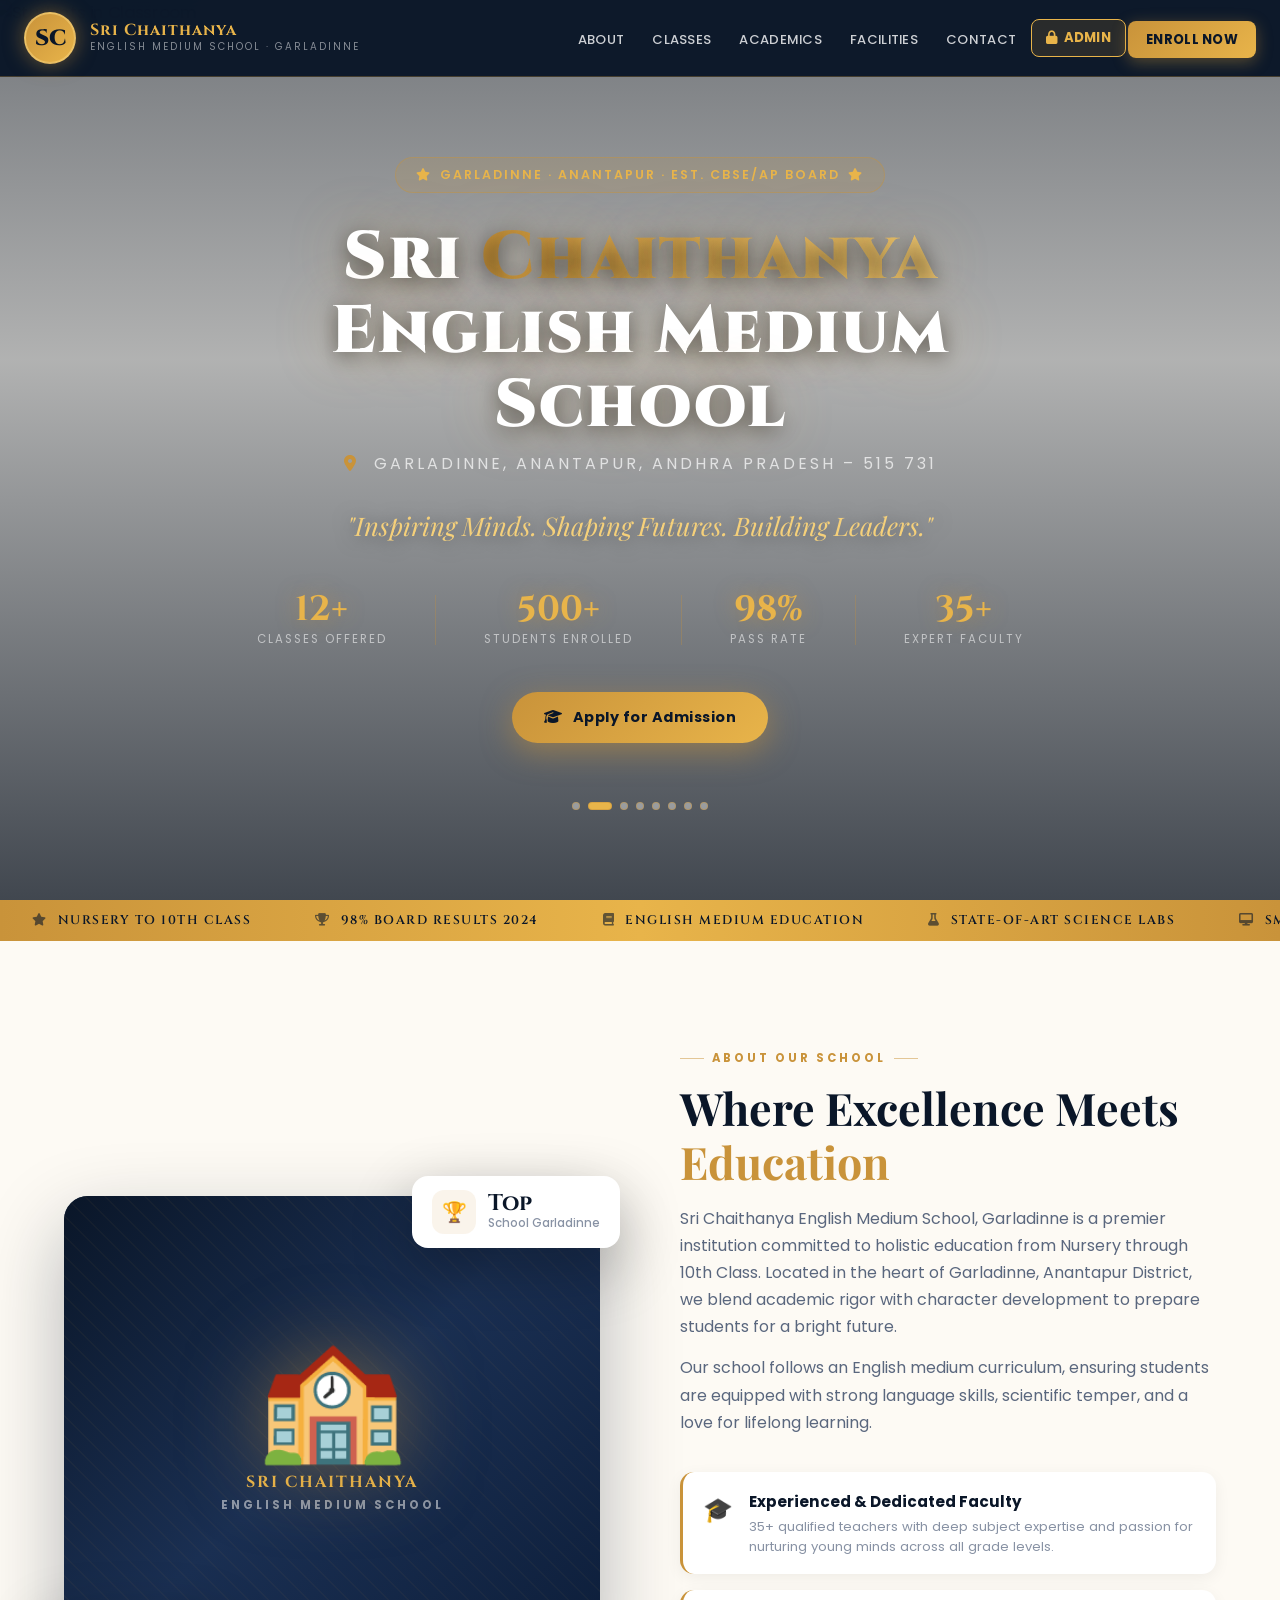
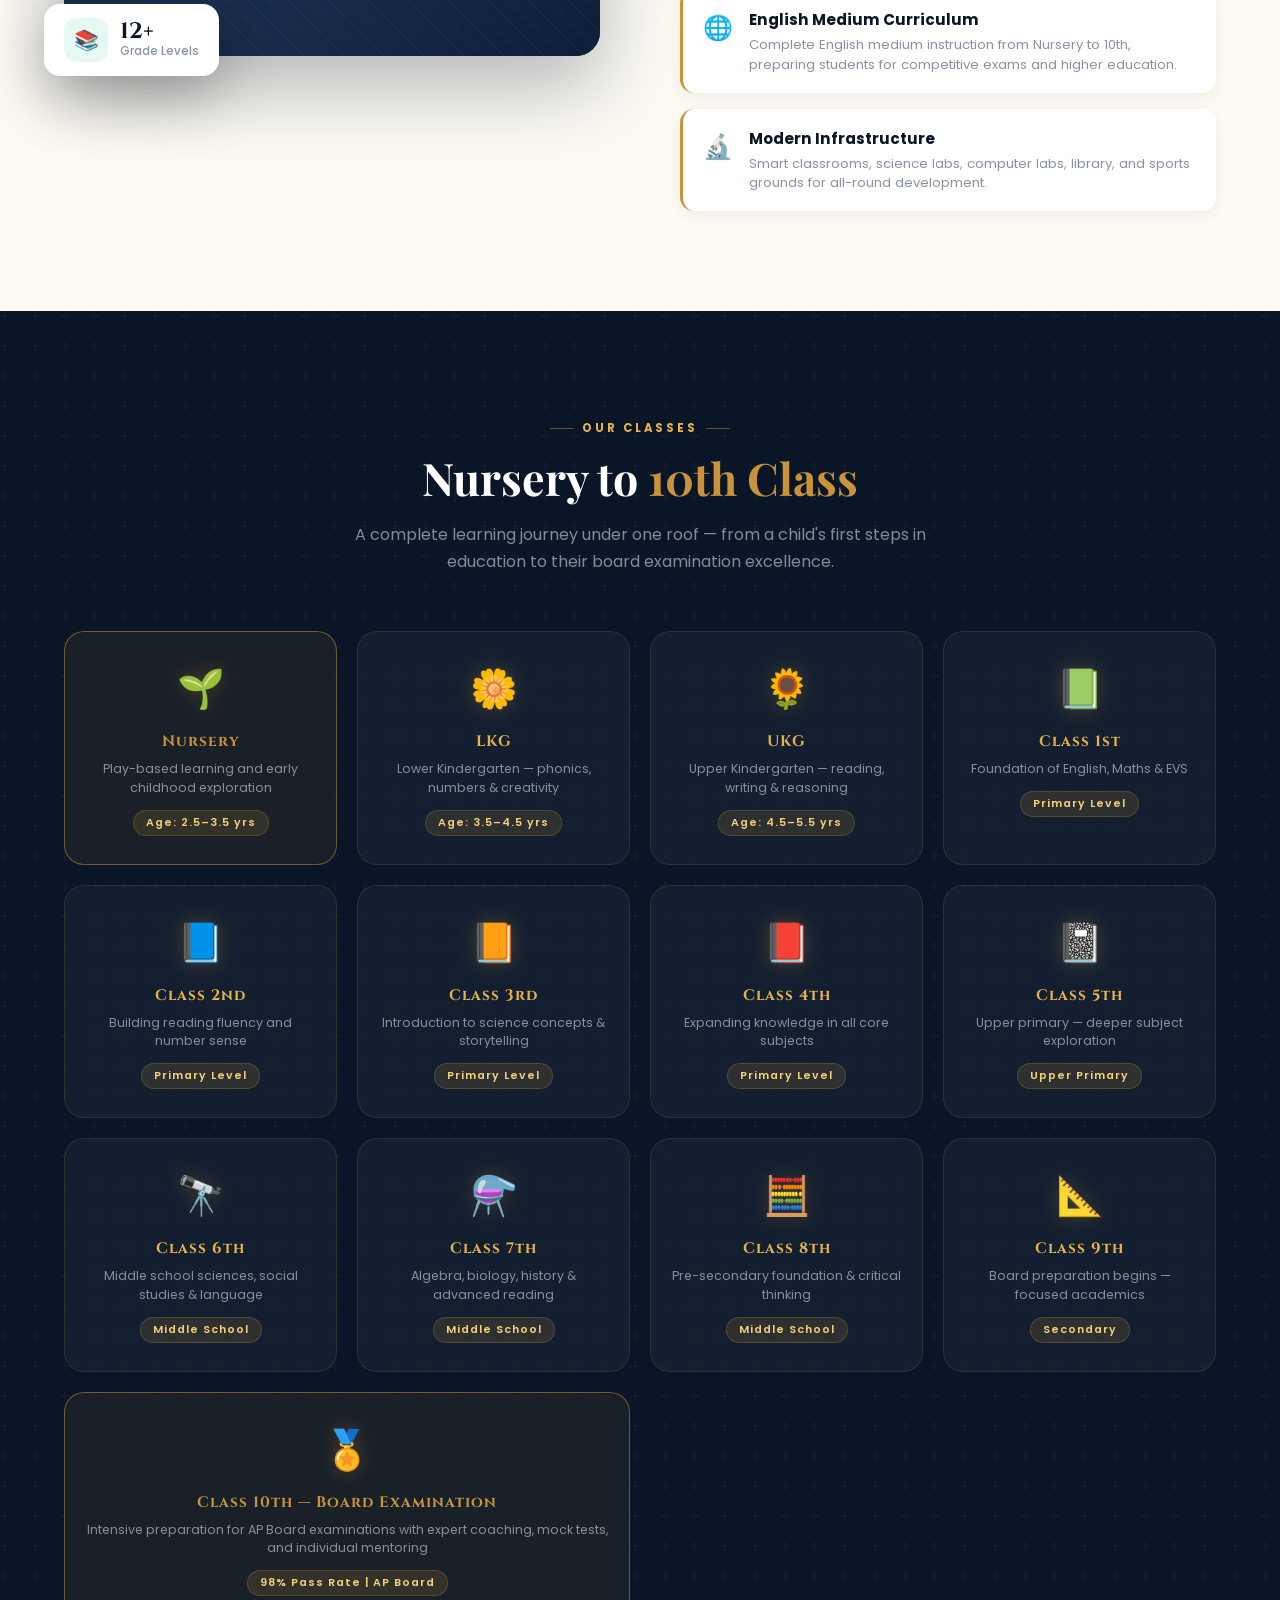
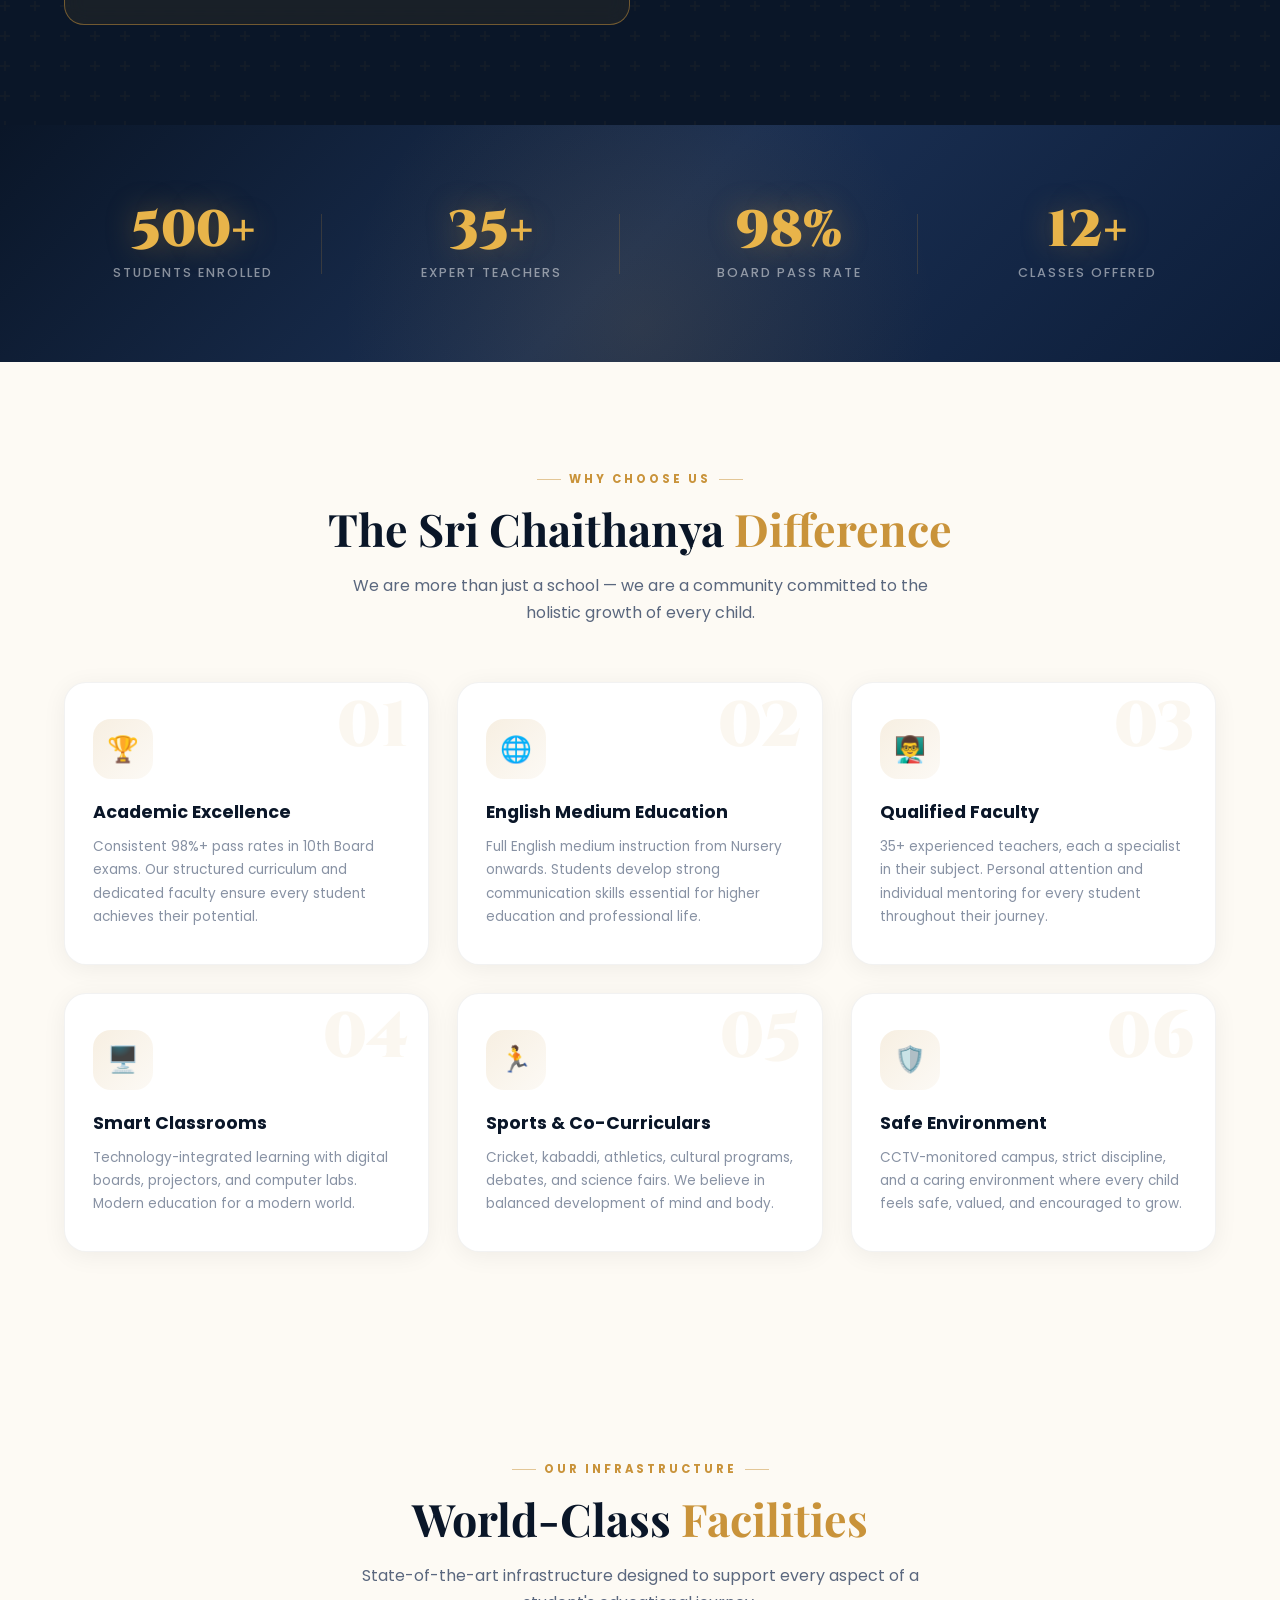
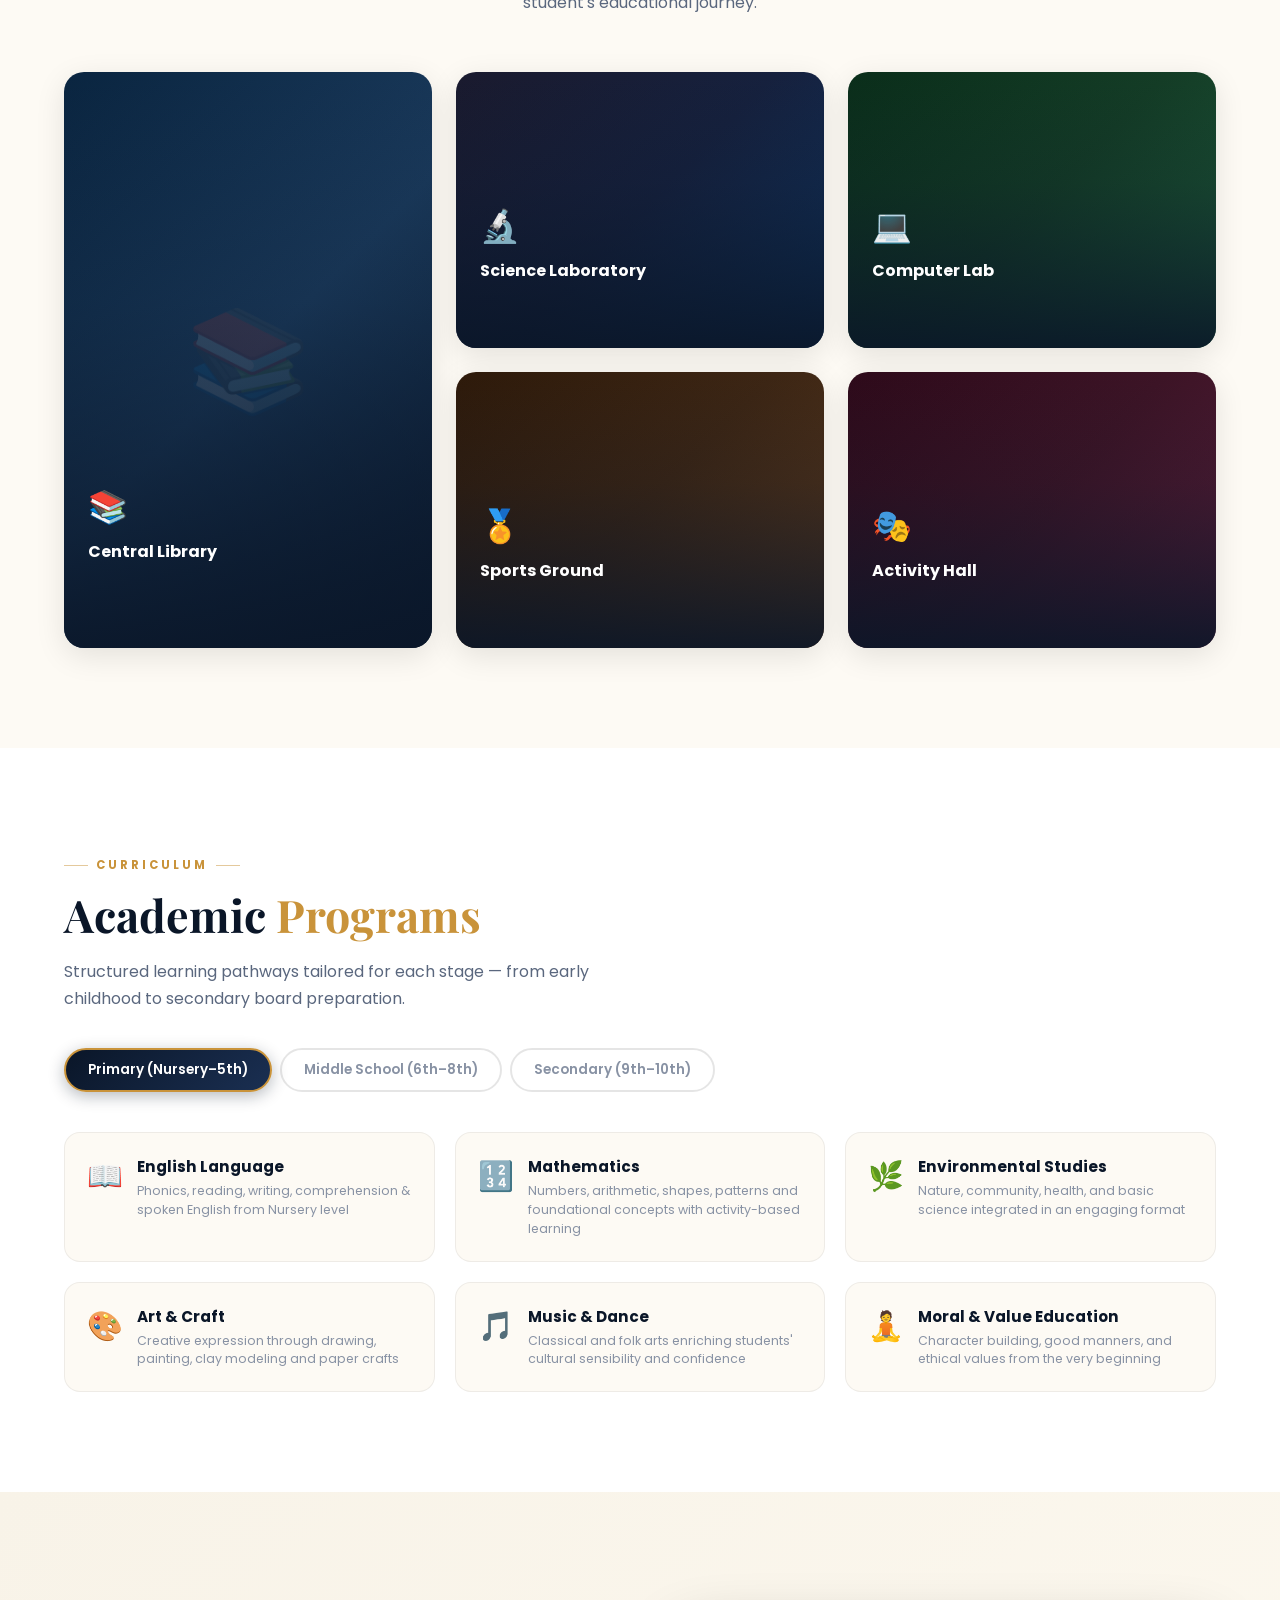
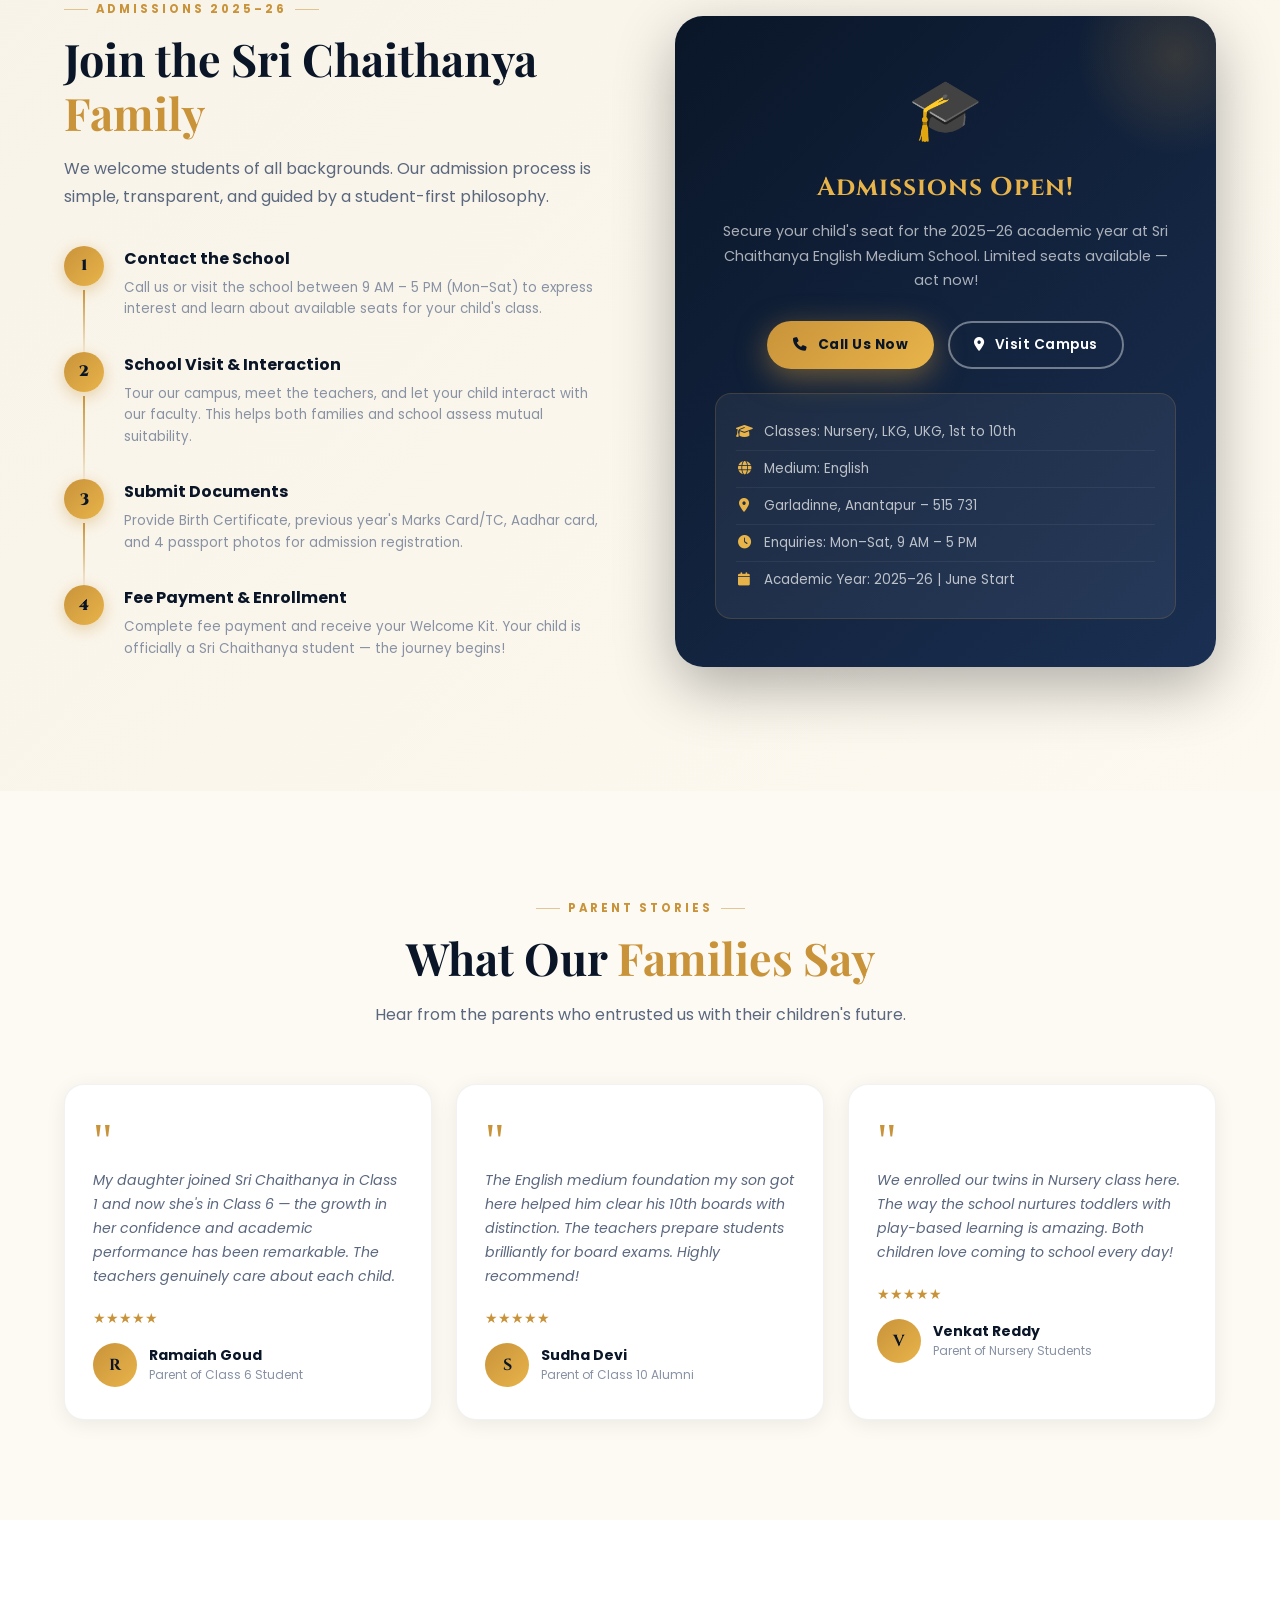
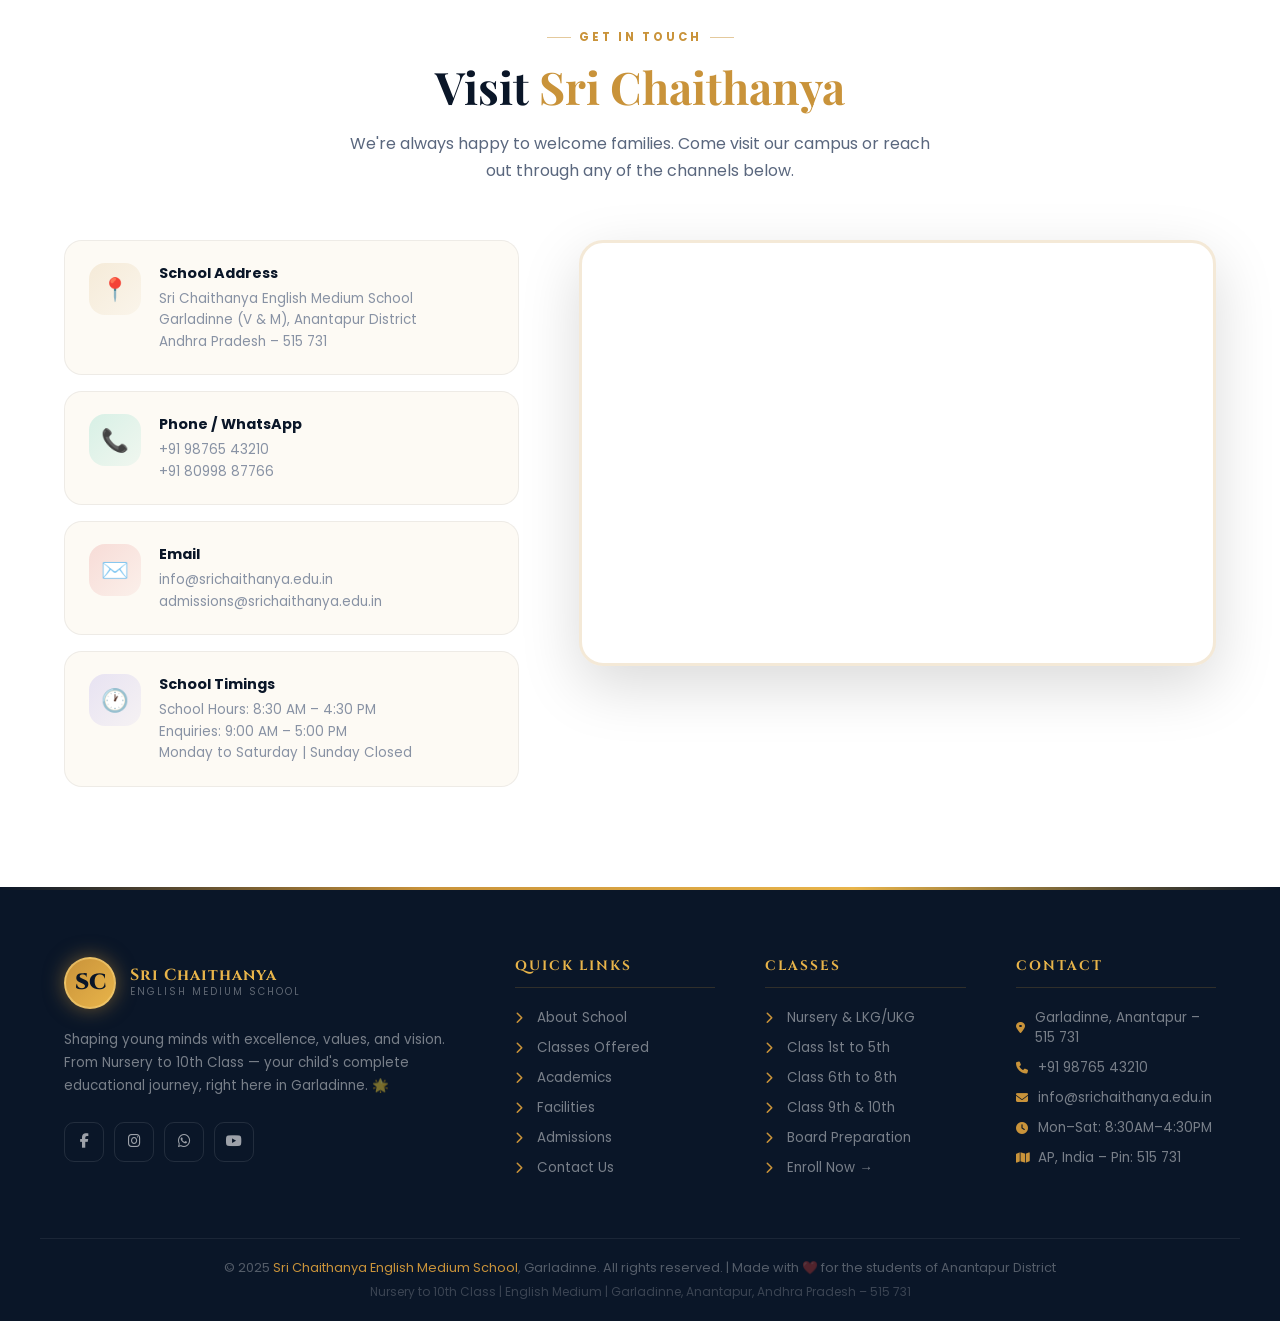
==== commit 2de46602: "Refactor navigation and remove hero scroll Removed unused hero scroll elements and updated links." ====
--- a/index.html
+++ b/index.html
@@ -1,4 +1,4 @@
-  <!DOCTYPE html>
+ <!DOCTYPE html>
 <html lang="en">
 <head>
 <meta charset="UTF-8">
@@ -80,6 +80,16 @@
 }
 .nav-cta:hover { transform: translateY(-2px); box-shadow: 0 6px 24px rgba(201,147,58,0.5) !important; background: rgba(201,147,58,0.1) !important; color: var(--navy) !important; }
 
+.nav-admin-btn {
+  background: rgba(201,147,58,0.15) !important;
+  color: var(--gold2) !important; font-weight: 700 !important;
+  border: 1.5px solid var(--gold2) !important;
+  border-radius: 8px !important; padding: 8px 14px !important;
+  display: inline-flex !important; align-items: center !important; gap: 6px !important;
+  transition: all 0.2s !important;
+}
+.nav-admin-btn:hover { background: var(--gold2) !important; color: var(--navy) !important; box-shadow: 0 4px 12px rgba(201,147,58,0.3) !important; }
+
 .hamburger { display: none; flex-direction: column; gap: 5px; cursor: pointer; padding: 8px; border: none; background: none; }
 .hamburger span { width: 26px; height: 2px; background: var(--gold); border-radius: 2px; transition: all 0.3s; display: block; }
 .mobile-menu { display: none; background: var(--navy2); border-top: 1px solid rgba(201,147,58,0.2); padding: 16px 24px; flex-direction: column; gap: 4px; }
@@ -224,24 +234,6 @@
 }
 .btn-outline:hover { border-color: var(--gold); color: var(--gold2); transform: translateY(-2px); }
 
-.hero-scroll {
-  position: absolute; bottom: 36px; left: 50%; transform: translateX(-50%);
-  z-index: 10; display: flex; flex-direction: column; align-items: center; gap: 8px;
-  animation: fadeInUp 1s 1.5s ease both;
-}
-.scroll-text { color: rgba(255,255,255,0.4); font-size: 0.68rem; letter-spacing: 3px; text-transform: uppercase; }
-.scroll-mouse {
-  width: 24px; height: 38px; border: 2px solid rgba(201,147,58,0.4); border-radius: 12px;
-  display: flex; justify-content: center; padding-top: 6px;
-}
-.scroll-dot {
-  width: 4px; height: 8px; background: var(--gold); border-radius: 2px;
-  animation: scrollDot 2s ease-in-out infinite;
-}
-@keyframes scrollDot {
-  0%,100% { transform: translateY(0); opacity:1; }
-  50% { transform: translateY(10px); opacity:0.3; }
-}
 
 /* ─── SECTION COMMONS ─── */
 .container { max-width: 1200px; margin: 0 auto; padding: 0 24px; }
@@ -673,9 +665,10 @@
     <ul class="nav-links">
       <li><a href="#about">About</a></li>
       <li><a href="#classes">Classes</a></li>
-      <li><a href="login.html" title="Admin Login">Academics</a></li>
+      <li><a href="#academics">Academics</a></li>
       <li><a href="#facilities">Facilities</a></li>
       <li><a href="#contact">Contact</a></li>
+      <li><a href="login.html" class="nav-admin-btn"><i class="fas fa-lock"></i> Admin</a></li>
       <li class="nav-cta-wrap"><a href="#admission" class="nav-cta">Enroll Now</a></li>
     </ul>
     <button class="hamburger" onclick="toggleMenu()" aria-label="Menu">
@@ -685,9 +678,10 @@
   <div class="mobile-menu" id="mobileMenu">
     <a href="#about" onclick="toggleMenu()">About</a>
     <a href="#classes" onclick="toggleMenu()">Classes</a>
-    <a href="login.html" onclick="toggleMenu()">Academics</a>
+    <a href="#academics" onclick="toggleMenu()">Academics</a>
     <a href="#facilities" onclick="toggleMenu()">Facilities</a>
     <a href="#contact" onclick="toggleMenu()">Contact</a>
+    <a href="login.html" onclick="toggleMenu()" style="color:var(--gold2);font-weight:700;border-top:1px solid rgba(201,147,58,0.2);padding-top:12px;margin-top:12px;"><i class="fas fa-lock"></i> Admin Login</a>
     <a href="#admission" onclick="toggleMenu()" style="color:var(--gold2);font-weight:700;">⭐ Enroll Now</a>
   </div>
 </nav>
@@ -780,16 +774,9 @@
       <a href="#admission" class="btn-gold">
         <i class="fas fa-graduation-cap"></i> Apply for Admission
       </a>
-      <a href="#about" class="btn-outline">
-        <i class="fas fa-play"></i> Discover More
-      </a>
-    </div>
-  </div>
-
-  <div class="hero-scroll">
-    <div class="scroll-text">Scroll</div>
-    <div class="scroll-mouse"><div class="scroll-dot"></div></div>
-  </div>
+    </div>
+  </div>
+
 </section>
 
 <!-- ─── TICKER ─── -->
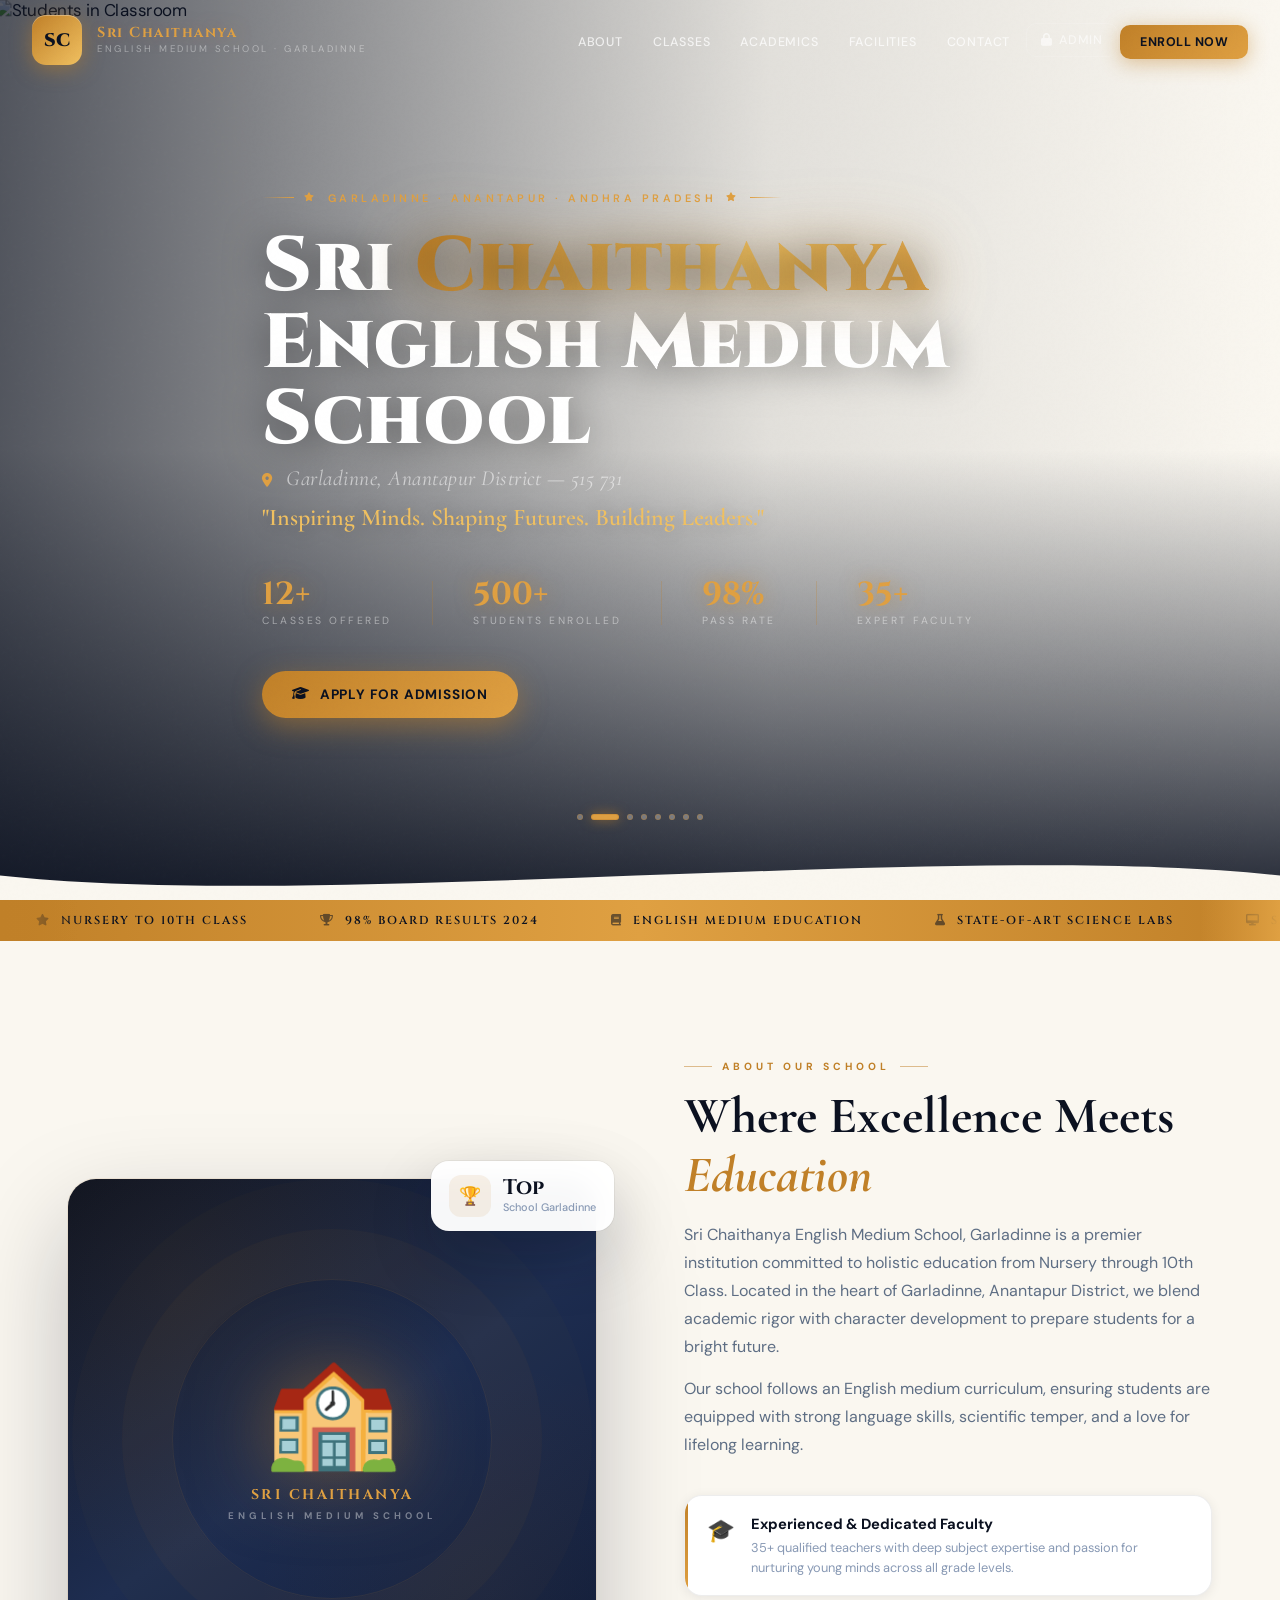
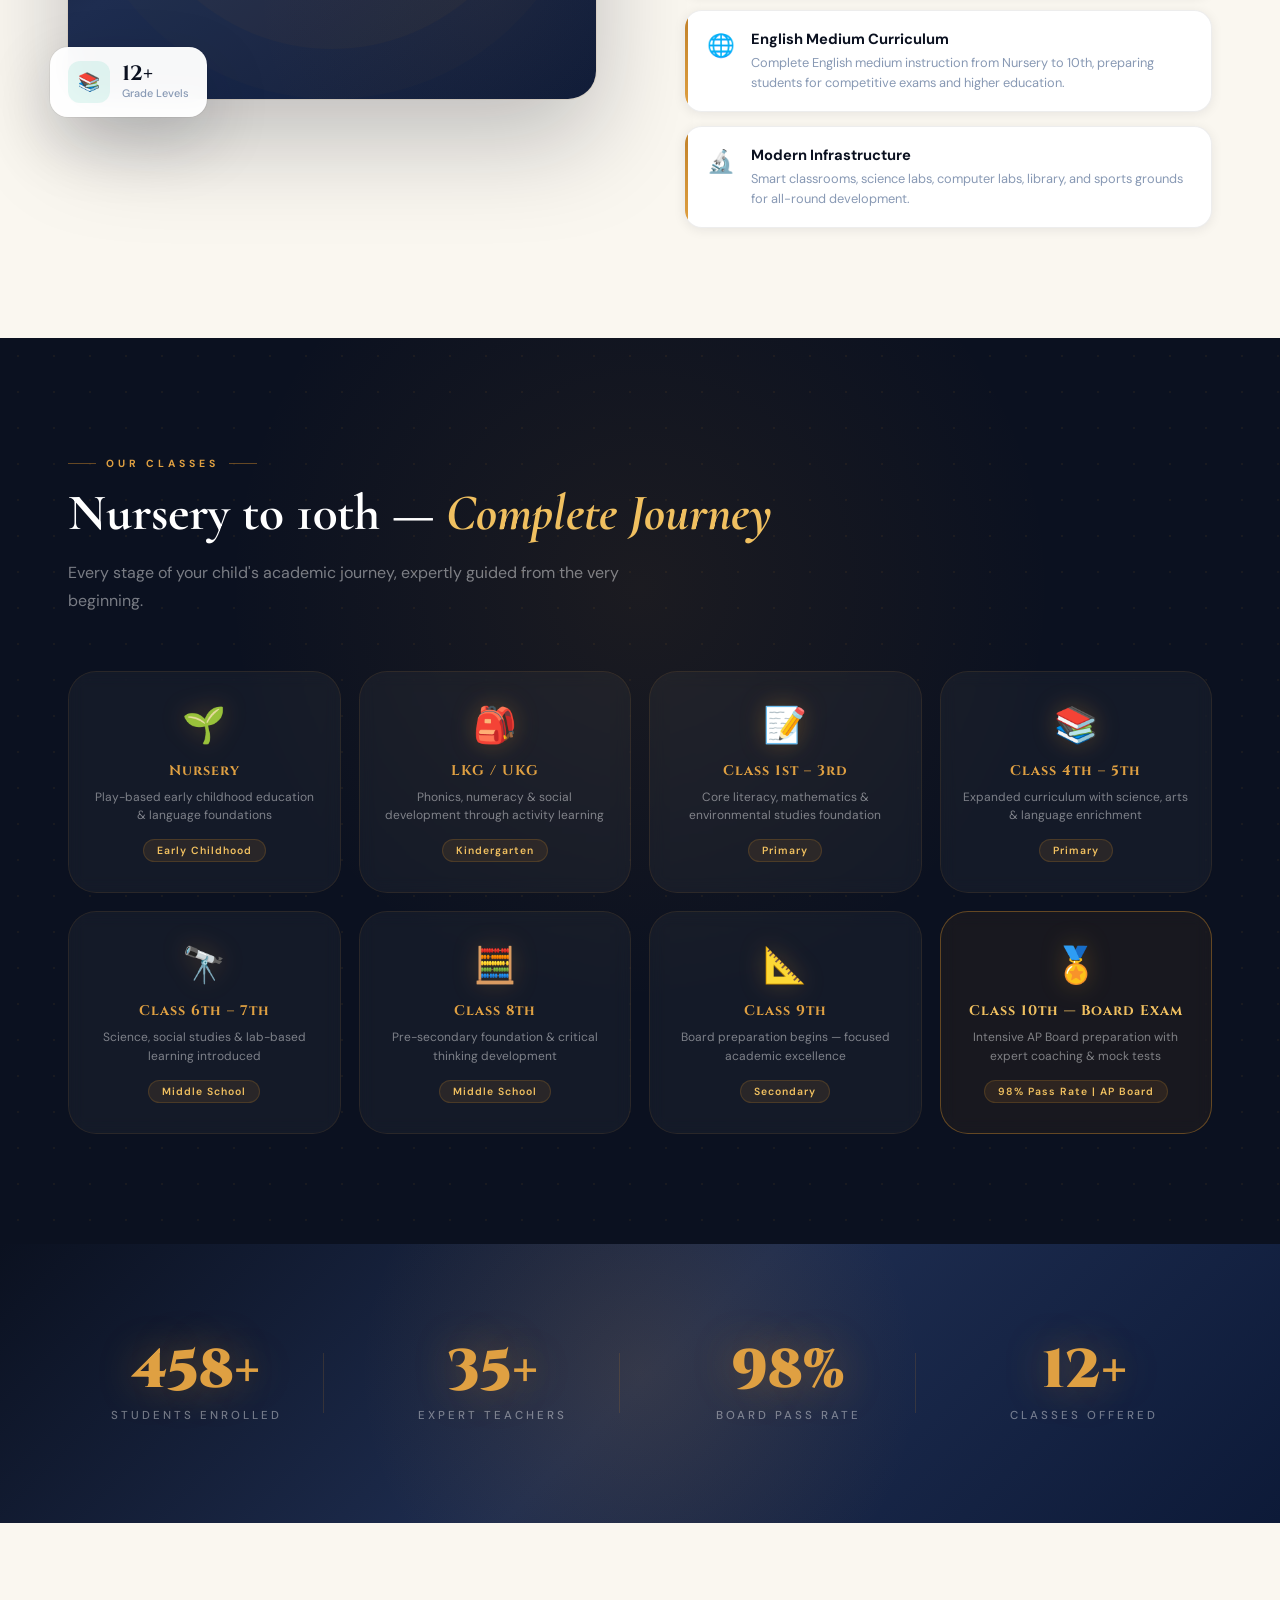
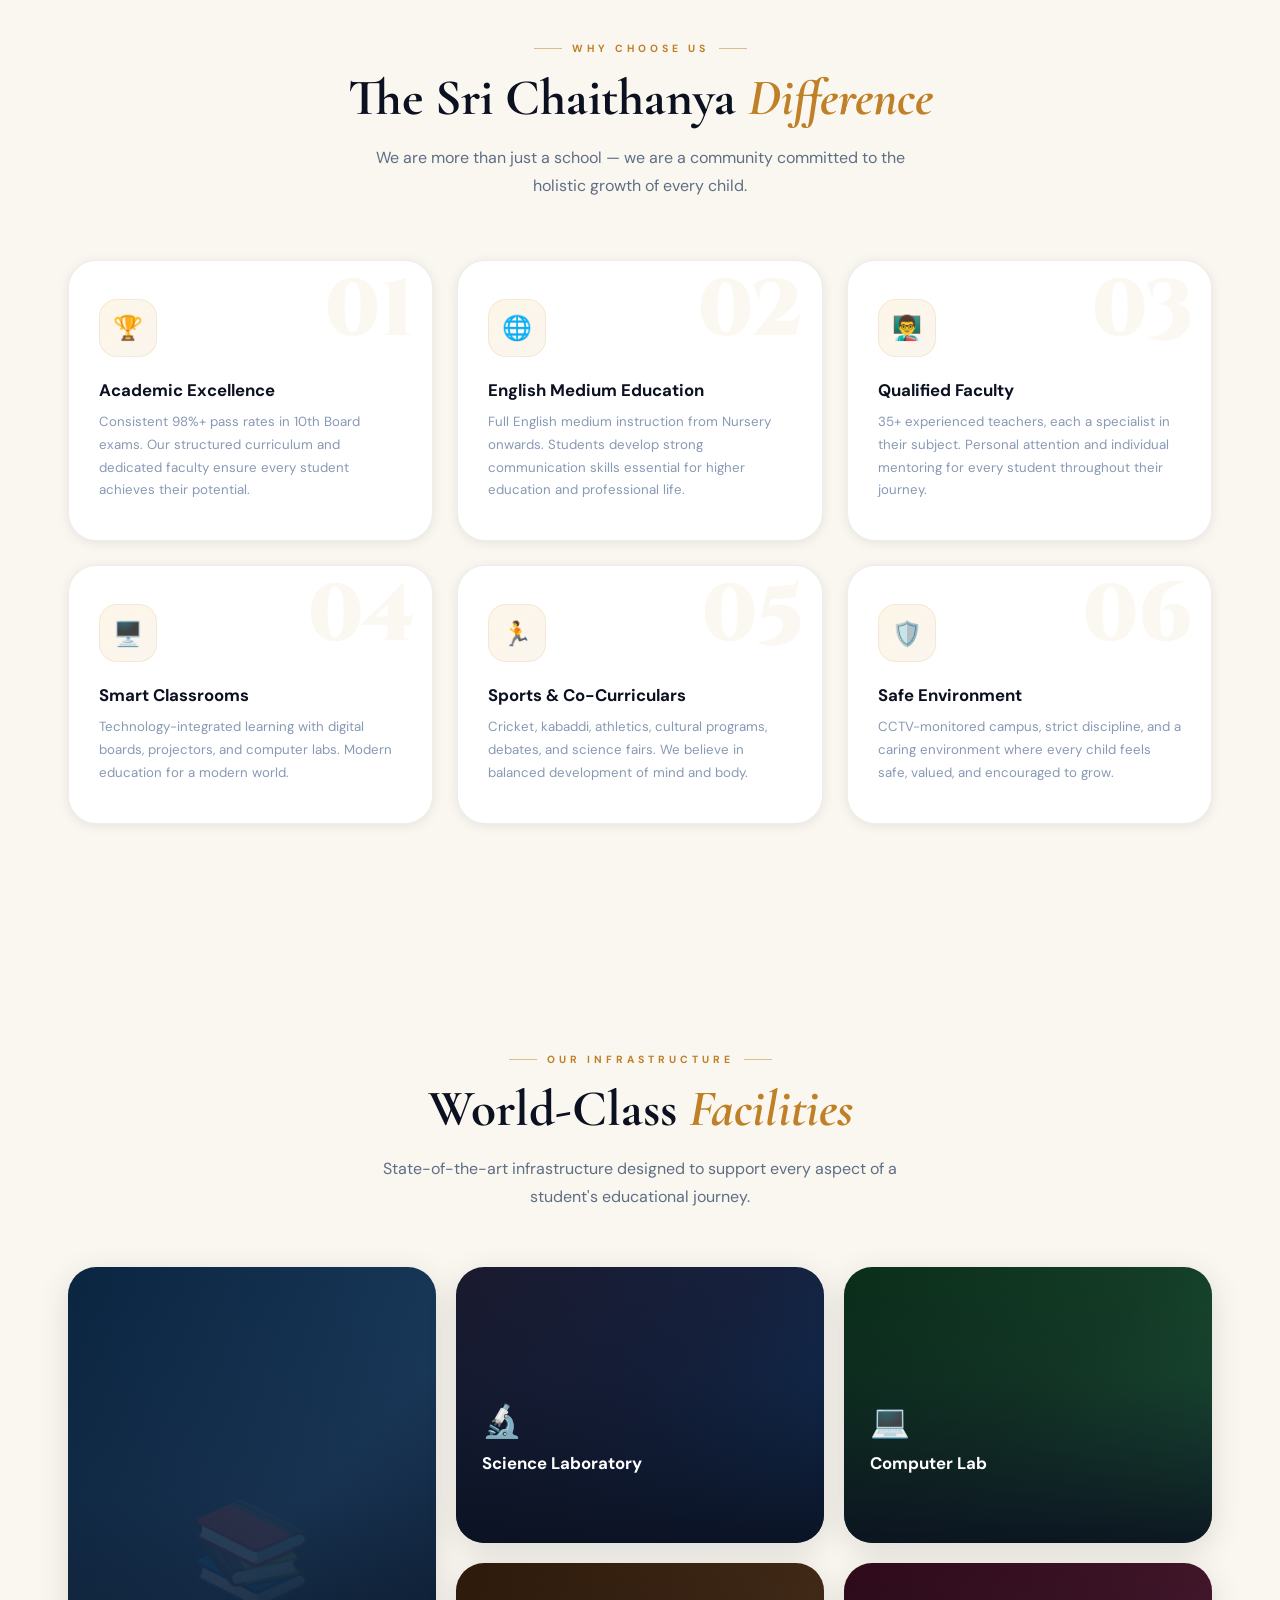
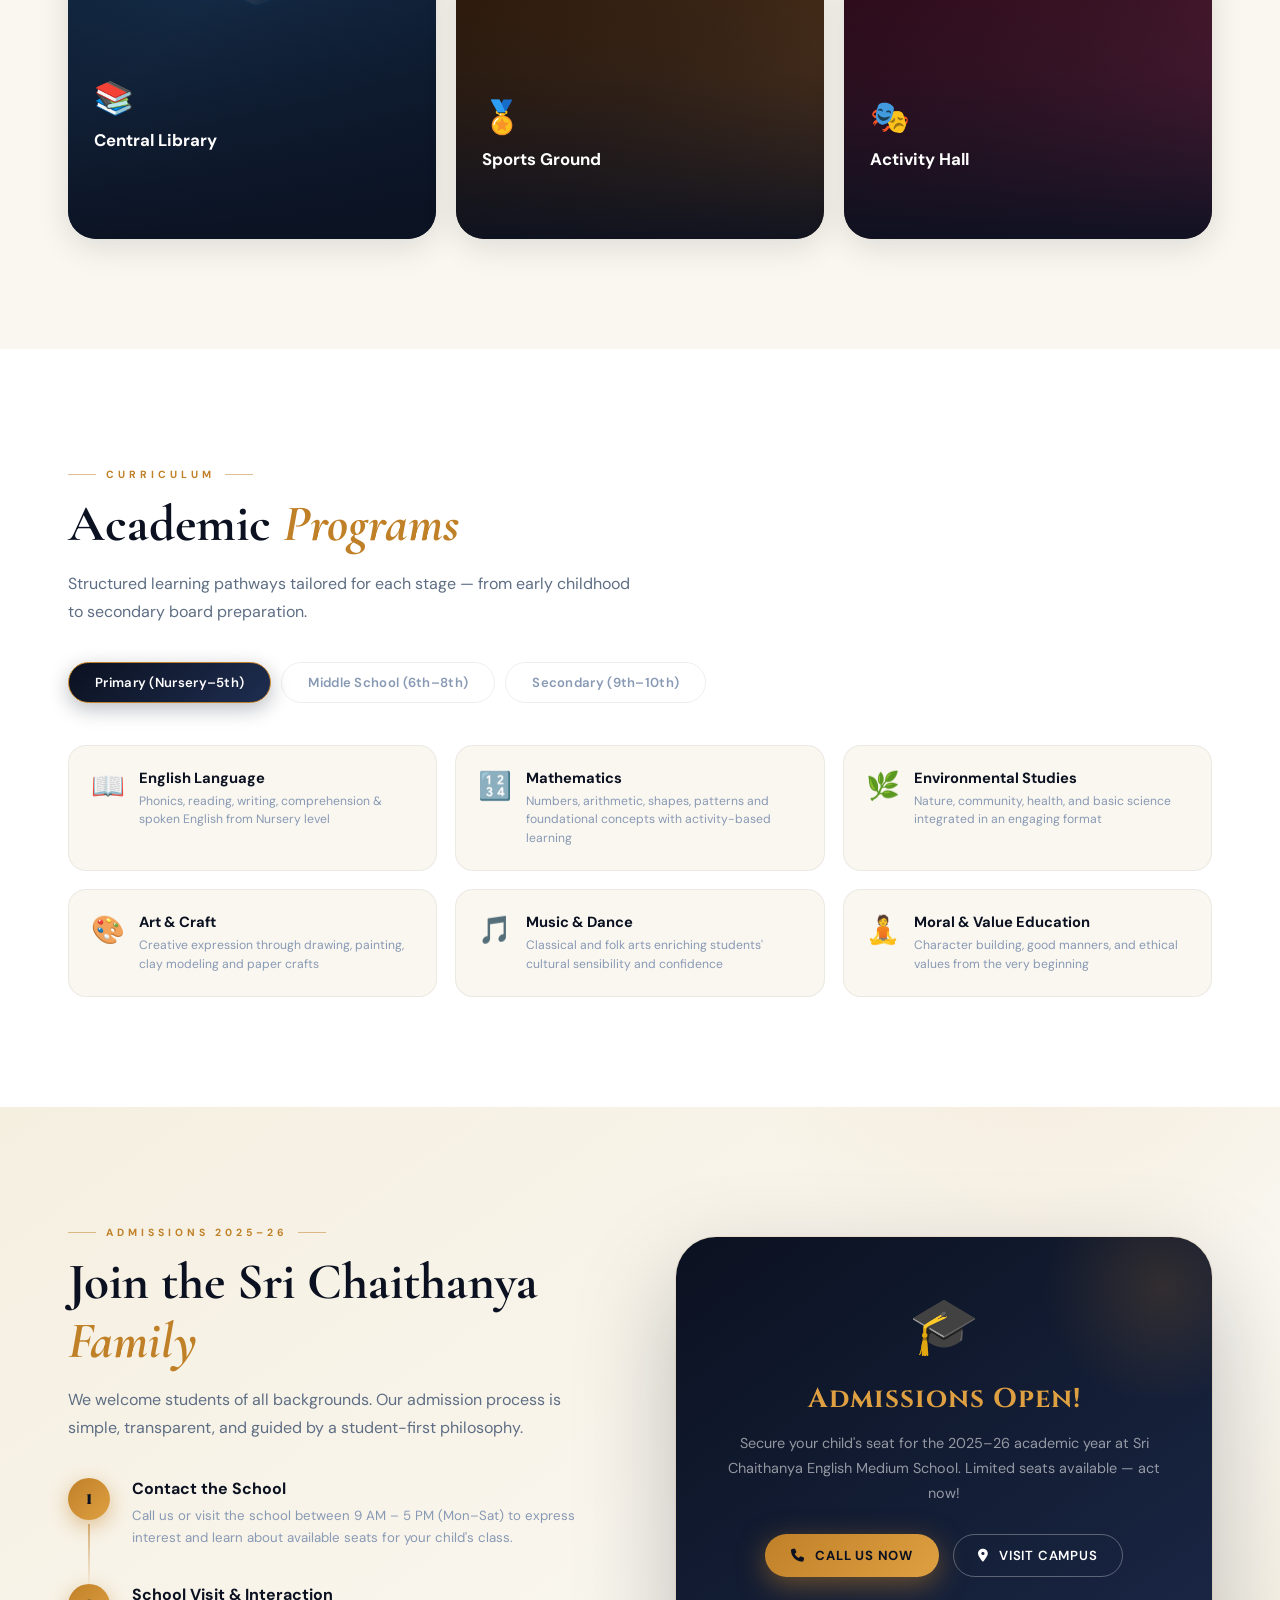
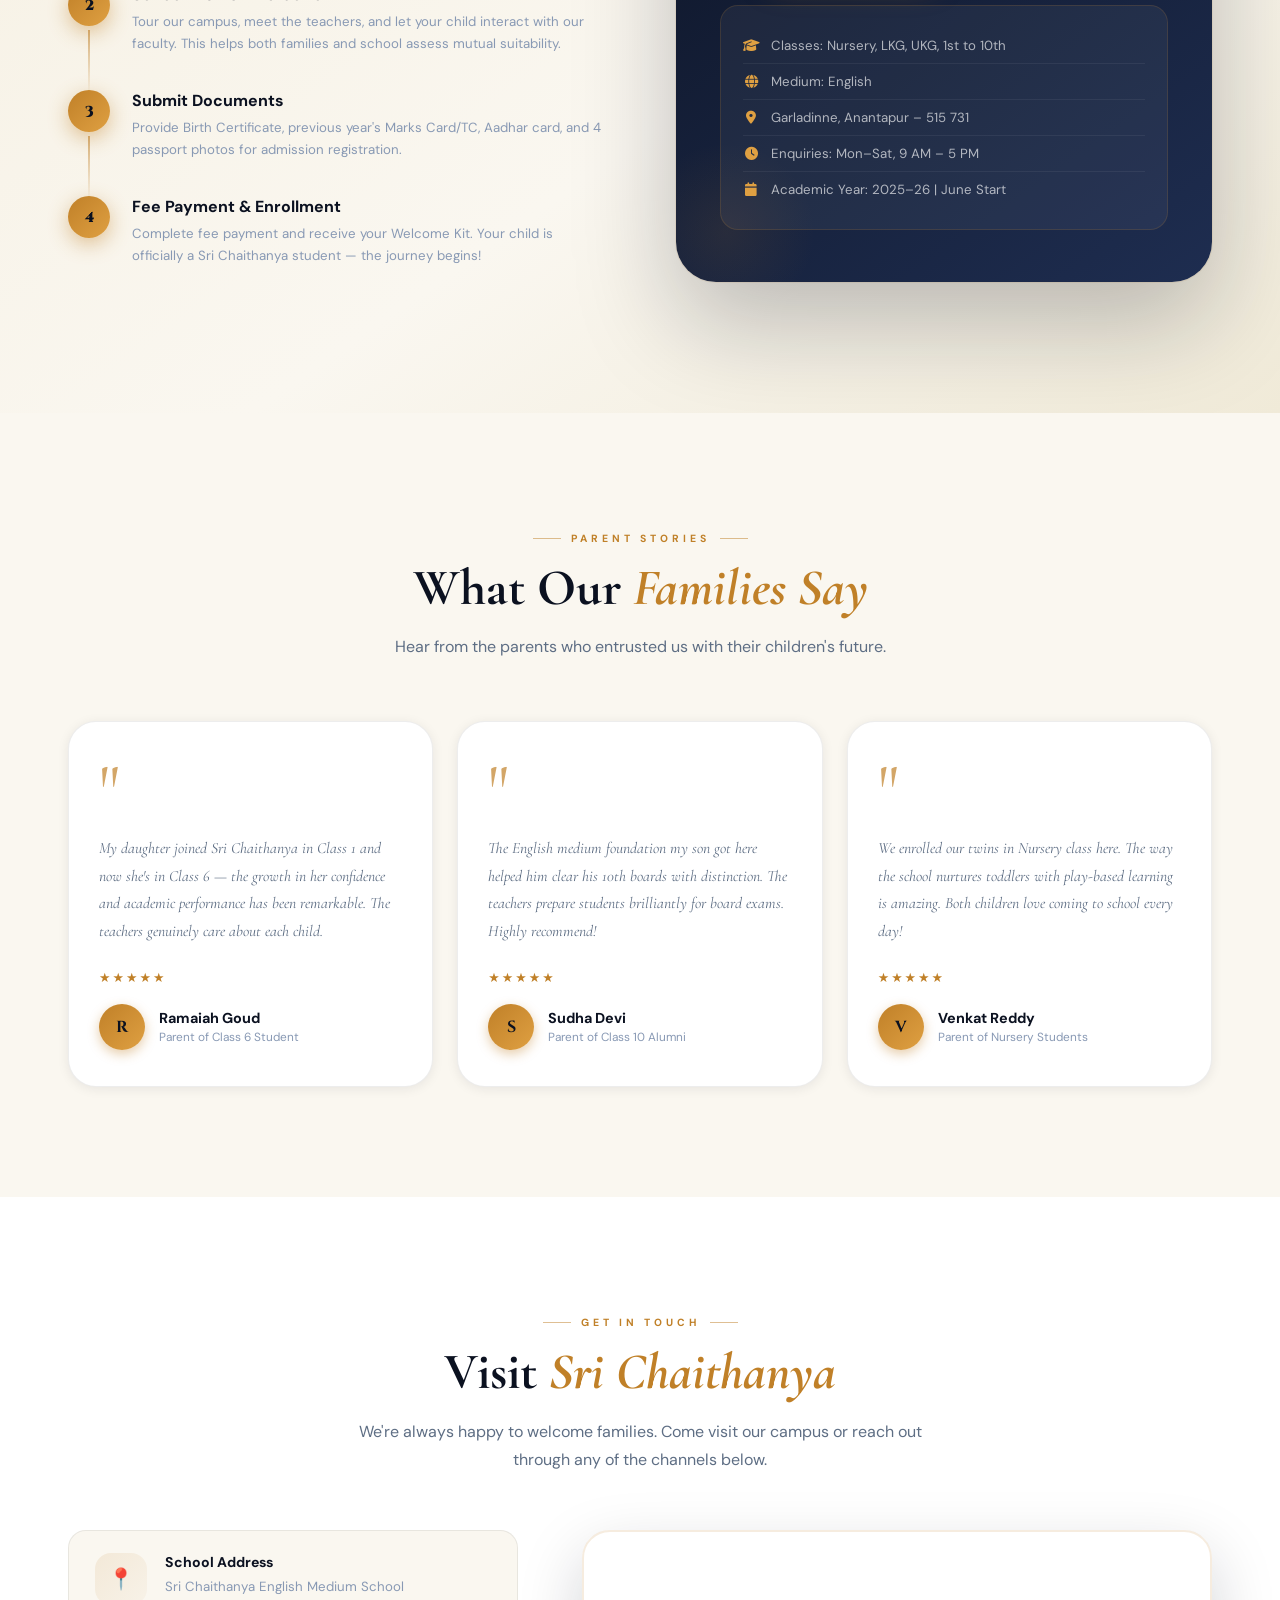
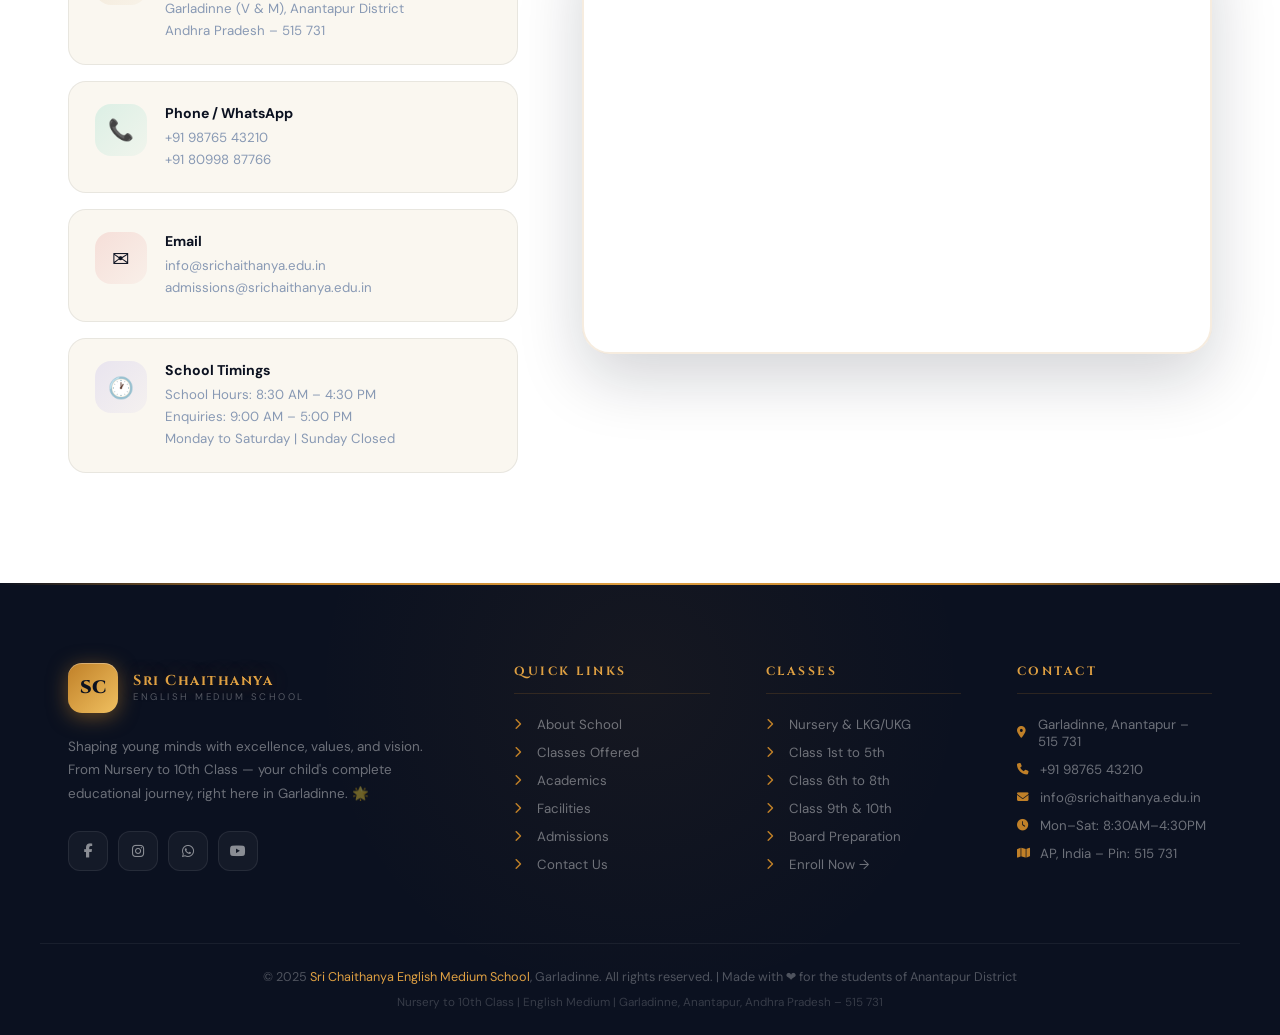
==== commit 97807b6b: "Update print statement from 'Hello' to 'Goodbye'" ====
--- a/index.html
+++ b/index.html
@@ -1,635 +1,992 @@
- <!DOCTYPE html>
+ <!DOCTYPE html> 
 <html lang="en">
 <head>
 <meta charset="UTF-8">
 <meta name="viewport" content="width=device-width, initial-scale=1.0">
 <title>Sri Chaithanya English Medium School | Garladinne, Anantapur | Nursery to 10th Class</title>
 <meta name="description" content="Sri Chaithanya English Medium School, Garladinne, Anantapur – Premier institution offering quality education from Nursery to 10th Class. Shaping futures with excellence since establishment.">
-<link href="https://fonts.googleapis.com/css2?family=Cinzel:wght@400;600;700;900&family=Poppins:wght@300;400;500;600;700;800&family=Playfair+Display:ital,wght@0,700;1,400&display=swap" rel="stylesheet">
+<link href="https://fonts.googleapis.com/css2?family=Cormorant+Garamond:ital,wght@0,400;0,600;0,700;1,400;1,600&family=DM+Sans:wght@300;400;500;600;700&family=Cinzel:wght@400;600;700;900&display=swap" rel="stylesheet">
 <link rel="stylesheet" href="https://cdnjs.cloudflare.com/ajax/libs/font-awesome/6.5.0/css/all.min.css">
 <style>
+/* ══════════════════════════════════════════════
+   DESIGN SYSTEM
+══════════════════════════════════════════════ */
 :root {
-  --navy: #0a1628;
-  --navy2: #112240;
-  --navy3: #1a2f52;
-  --gold: #c9933a;
-  --gold2: #e8b44a;
-  --gold3: #f5d07a;
-  --gold-light: #fdf3dc;
-  --cream: #fdfaf4;
-  --white: #ffffff;
-  --gray: #8892a4;
-  --light: #e8ecf3;
-  --red-accent: #d63031;
-  --teal: #00b894;
+  --ink:    #0b1120;
+  --ink2:   #16213e;
+  --ink3:   #1e2d50;
+  --amber:  #c08028;
+  --amber2: #dfa042;
+  --amber3: #f0c060;
+  --amber-pale: #fdf6e8;
+  --parchment: #faf7f0;
+  --white:  #ffffff;
+  --mist:   #8899b4;
+  --border: rgba(192,128,40,0.18);
+  --border-light: rgba(0,0,0,0.07);
+
+  --font-serif: 'Cormorant Garamond', Georgia, serif;
+  --font-sans:  'DM Sans', system-ui, sans-serif;
   --font-display: 'Cinzel', serif;
-  --font-heading: 'Playfair Display', serif;
-  --font-body: 'Poppins', sans-serif;
-  --shadow: 0 20px 60px rgba(0,0,0,0.3);
-  --glow: 0 0 40px rgba(201,147,58,0.25);
+
+  --shadow-sm:  0 2px 12px rgba(11,17,32,0.08);
+  --shadow-md:  0 8px 32px rgba(11,17,32,0.12);
+  --shadow-lg:  0 24px 64px rgba(11,17,32,0.18);
+  --shadow-xl:  0 40px 100px rgba(11,17,32,0.25);
+  --glow-amber: 0 0 50px rgba(192,128,40,0.3);
+
+  --radius-sm:  10px;
+  --radius-md:  18px;
+  --radius-lg:  28px;
+  --radius-xl:  40px;
+  --ease-out:   cubic-bezier(0.16,1,0.3,1);
 }
 
 *, *::before, *::after { box-sizing: border-box; margin: 0; padding: 0; }
 html { scroll-behavior: smooth; }
-body { font-family: var(--font-body); background: var(--cream); color: var(--navy); overflow-x: hidden; }
-
-::-webkit-scrollbar { width: 6px; }
-::-webkit-scrollbar-track { background: var(--navy); }
-::-webkit-scrollbar-thumb { background: var(--gold); border-radius: 3px; }
-
-/* ─── NAVBAR ─── */
+body {
+  font-family: var(--font-sans);
+  background: var(--parchment);
+  color: var(--ink);
+  overflow-x: hidden;
+  -webkit-font-smoothing: antialiased;
+}
+
+/* ── SCROLLBAR ── */
+::-webkit-scrollbar { width: 5px; }
+::-webkit-scrollbar-track { background: var(--ink); }
+::-webkit-scrollbar-thumb { background: linear-gradient(var(--amber), var(--amber2)); border-radius: 3px; }
+
+/* ── GRAIN OVERLAY ── */
+body::before {
+  content: '';
+  position: fixed; inset: 0; z-index: 9999;
+  pointer-events: none;
+  background-image: url("data:image/svg+xml,%3Csvg viewBox='0 0 256 256' xmlns='http://www.w3.org/2000/svg'%3E%3Cfilter id='noise'%3E%3CfeTurbulence type='fractalNoise' baseFrequency='0.9' numOctaves='4' stitchTiles='stitch'/%3E%3C/filter%3E%3Crect width='100%25' height='100%25' filter='url(%23noise)' opacity='0.025'/%3E%3C/svg%3E");
+  opacity: 0.4;
+}
+
+/* ══════════════════════════════════════════════
+   NAVBAR
+══════════════════════════════════════════════ */
 #navbar {
   position: fixed; top: 0; left: 0; right: 0; z-index: 1000;
-  background: rgba(10,22,40,0.97);
-  backdrop-filter: blur(20px);
-  -webkit-backdrop-filter: blur(20px);
-  border-bottom: 1px solid rgba(201,147,58,0.3);
-  transition: all 0.4s ease;
-}
+  transition: all 0.5s var(--ease-out);
+}
+
 .nav-inner {
-  max-width: 1300px; margin: 0 auto; padding: 0 24px;
-  display: flex; align-items: center; justify-content: space-between; height: 76px;
-}
-.logo { display: flex; align-items: center; gap: 14px; text-decoration: none; }
+  max-width: 1320px; margin: 0 auto;
+  padding: 0 32px;
+  display: flex; align-items: center; justify-content: space-between;
+  height: 80px;
+  position: relative;
+}
+
+/* Glass bar appears after slight scroll — starts transparent */
+#navbar.scrolled {
+  background: rgba(11,17,32,0.96);
+  backdrop-filter: blur(24px) saturate(1.5);
+  -webkit-backdrop-filter: blur(24px) saturate(1.5);
+  box-shadow: 0 1px 0 rgba(192,128,40,0.25), 0 8px 32px rgba(0,0,0,0.4);
+}
+
+.logo { display: flex; align-items: center; gap: 15px; text-decoration: none; }
 .logo-emblem {
-  width: 52px; height: 52px;
-  background: linear-gradient(135deg, var(--gold), var(--gold2));
-  border-radius: 50%; display: flex; align-items: center; justify-content: center;
-  font-size: 22px; box-shadow: 0 0 20px rgba(201,147,58,0.5);
-  font-family: var(--font-display); color: var(--navy); font-weight: 900;
-  border: 2px solid rgba(245,208,122,0.6);
-}
+  width: 50px; height: 50px;
+  background: linear-gradient(135deg, var(--amber), var(--amber3));
+  border-radius: 14px;
+  display: flex; align-items: center; justify-content: center;
+  font-family: var(--font-display); font-size: 18px; font-weight: 900;
+  color: var(--ink);
+  box-shadow: 0 4px 20px rgba(192,128,40,0.5), inset 0 1px 0 rgba(255,255,255,0.3);
+  position: relative; overflow: hidden;
+  flex-shrink: 0;
+}
+.logo-emblem::after {
+  content: '';
+  position: absolute; top: 0; left: -100%; width: 60%; height: 100%;
+  background: linear-gradient(90deg, transparent, rgba(255,255,255,0.25), transparent);
+  animation: shimmer 4s infinite;
+}
+@keyframes shimmer { 0%,100% { left:-100%; } 50% { left:200%; } }
+
 .logo-text .name {
-  font-family: var(--font-display); font-size: 1rem; font-weight: 700;
-  color: var(--gold2); letter-spacing: 1px; line-height: 1.1;
-}
-.logo-text .tagline { font-size: 0.62rem; color: rgba(255,255,255,0.5); letter-spacing: 2px; text-transform: uppercase; }
+  font-family: var(--font-display); font-size: 0.9rem; font-weight: 700;
+  color: var(--amber2); letter-spacing: 1.5px; line-height: 1.1;
+  text-shadow: 0 0 20px rgba(192,128,40,0.4);
+}
+.logo-text .tagline {
+  font-family: var(--font-sans); font-size: 0.6rem;
+  color: rgba(255,255,255,0.4); letter-spacing: 2.5px; text-transform: uppercase;
+  margin-top: 2px;
+}
 
 .nav-links { display: flex; align-items: center; gap: 2px; list-style: none; }
 .nav-links a {
-  text-decoration: none; color: rgba(255,255,255,0.8); font-weight: 500;
-  font-size: 0.82rem; padding: 8px 13px; border-radius: 8px;
-  transition: all 0.2s; letter-spacing: 0.3px; text-transform: uppercase;
-}
-.nav-links a:hover { color: var(--gold2); background: rgba(201,147,58,0.1); }
+  text-decoration: none; color: rgba(255,255,255,0.75);
+  font-size: 0.78rem; font-weight: 500; letter-spacing: 0.8px; text-transform: uppercase;
+  padding: 8px 14px; border-radius: 8px;
+  transition: all 0.2s; position: relative;
+}
+.nav-links a::after {
+  content: ''; position: absolute; bottom: 5px; left: 50%; transform: translateX(-50%);
+  width: 0; height: 1.5px; background: var(--amber2);
+  transition: width 0.3s var(--ease-out); border-radius: 2px;
+}
+.nav-links a:hover { color: var(--amber2); background: rgba(192,128,40,0.08); }
+.nav-links a:hover::after { width: 60%; }
+
 .nav-cta {
-  background: linear-gradient(135deg, var(--gold), var(--gold2)) !important;
-  color: var(--navy) !important; font-weight: 700 !important;
-  border-radius: 8px !important; padding: 9px 18px !important;
-  box-shadow: 0 4px 16px rgba(201,147,58,0.4);
-}
-.nav-cta:hover { transform: translateY(-2px); box-shadow: 0 6px 24px rgba(201,147,58,0.5) !important; background: rgba(201,147,58,0.1) !important; color: var(--navy) !important; }
+  background: linear-gradient(135deg, var(--amber), var(--amber2)) !important;
+  color: var(--ink) !important; font-weight: 700 !important;
+  border-radius: 10px !important; padding: 9px 20px !important;
+  box-shadow: 0 4px 20px rgba(192,128,40,0.45);
+  letter-spacing: 0.5px !important;
+}
+.nav-cta:hover {
+  transform: translateY(-2px);
+  box-shadow: 0 8px 28px rgba(192,128,40,0.55) !important;
+}
+.nav-cta::after { display: none !important; }
 
 .nav-admin-btn {
-  background: rgba(201,147,58,0.15) !important;
-  color: var(--gold2) !important; font-weight: 700 !important;
-  border: 1.5px solid var(--gold2) !important;
-  border-radius: 8px !important; padding: 8px 14px !important;
+  background: transparent !important;
+  color: rgba(255,255,255,0.6) !important;
+  border: 1px solid rgba(255,255,255,0.15) !important;
+  border-radius: 10px !important; padding: 8px 14px !important;
   display: inline-flex !important; align-items: center !important; gap: 6px !important;
-  transition: all 0.2s !important;
-}
-.nav-admin-btn:hover { background: var(--gold2) !important; color: var(--navy) !important; box-shadow: 0 4px 12px rgba(201,147,58,0.3) !important; }
-
-.hamburger { display: none; flex-direction: column; gap: 5px; cursor: pointer; padding: 8px; border: none; background: none; }
-.hamburger span { width: 26px; height: 2px; background: var(--gold); border-radius: 2px; transition: all 0.3s; display: block; }
-.mobile-menu { display: none; background: var(--navy2); border-top: 1px solid rgba(201,147,58,0.2); padding: 16px 24px; flex-direction: column; gap: 4px; }
-.mobile-menu a { text-decoration: none; color: rgba(255,255,255,0.8); font-weight: 500; padding: 12px 16px; border-radius: 8px; transition: all 0.2s; display: block; font-size: 0.9rem; }
-.mobile-menu a:hover { background: rgba(201,147,58,0.15); color: var(--gold2); }
-
-/* ─── HERO / IMAGE SLIDESHOW ─── */
+}
+.nav-admin-btn:hover {
+  border-color: var(--amber2) !important;
+  color: var(--amber2) !important;
+  background: rgba(192,128,40,0.1) !important;
+}
+.nav-admin-btn::after { display: none !important; }
+
+.hamburger {
+  display: none; flex-direction: column; gap: 5px;
+  cursor: pointer; padding: 8px; border: none; background: none;
+}
+.hamburger span {
+  width: 24px; height: 1.5px;
+  background: rgba(255,255,255,0.8); border-radius: 2px; transition: all 0.3s; display: block;
+}
+
+.mobile-menu {
+  display: none; background: rgba(11,17,32,0.98);
+  backdrop-filter: blur(20px);
+  border-top: 1px solid rgba(192,128,40,0.15);
+  padding: 16px 24px; flex-direction: column; gap: 4px;
+}
+.mobile-menu a {
+  text-decoration: none; color: rgba(255,255,255,0.75);
+  font-weight: 500; padding: 12px 16px; border-radius: 10px;
+  transition: all 0.2s; display: block; font-size: 0.88rem;
+  letter-spacing: 0.5px;
+}
+.mobile-menu a:hover { background: rgba(192,128,40,0.12); color: var(--amber2); }
+
+/* ══════════════════════════════════════════════
+   HERO — CINEMATIC SLIDESHOW
+══════════════════════════════════════════════ */
 #hero {
   height: 100vh; min-height: 700px;
-  position: relative; overflow: hidden; display: flex; align-items: center; justify-content: center;
-}
-
-/* Image Slideshow */
+  position: relative; overflow: hidden;
+  display: flex; align-items: center; justify-content: center;
+}
+
 .hero-slideshow {
-  position: absolute; inset: 0; width: 100%; height: 100%;
-  overflow: hidden;
-}
-
+  position: absolute; inset: 0; width: 100%; height: 100%; overflow: hidden;
+}
 .slide-track {
   display: flex; height: 100%;
   width: 800%;
-  transition: transform 0.8s cubic-bezier(0.25, 0.46, 0.45, 0.94);
-}
-
+  transition: transform 0.9s cubic-bezier(0.25, 0.46, 0.45, 0.94);
+}
 .slide-item {
   flex: 0 0 12.5%; height: 100%;
   position: relative; overflow: hidden;
 }
-
 .slide-item img {
   width: 100%; height: 100%; object-fit: cover;
-  transform: scale(1.05);
+  transform: scale(1.06);
   transition: transform 8s ease;
 }
-
 
 /* Slide indicators */
 .slide-dots {
-  position: absolute; bottom: 90px; left: 50%; transform: translateX(-50%);
-  z-index: 15; display: flex; gap: 8px;
+  position: absolute; bottom: 80px; left: 50%; transform: translateX(-50%);
+  z-index: 15; display: flex; gap: 8px; align-items: center;
 }
 .slide-dot {
-  width: 8px; height: 8px; border-radius: 50%;
-  background: rgba(255,255,255,0.4); border: 1px solid rgba(201,147,58,0.5);
-  transition: all 0.3s; cursor: pointer;
-}
-.slide-dot.active { background: var(--gold2); width: 24px; border-radius: 4px; }
-
+  width: 6px; height: 6px; border-radius: 50%;
+  background: rgba(255,255,255,0.3); border: 1px solid rgba(192,128,40,0.4);
+  transition: all 0.35s var(--ease-out); cursor: pointer;
+}
+.slide-dot.active {
+  background: var(--amber2); width: 28px; border-radius: 3px;
+  box-shadow: 0 0 12px rgba(192,128,40,0.7);
+}
+
+/* Multi-layer overlay for depth */
 .hero-overlay {
-  position: absolute; inset: 0;
-  background: linear-gradient(to bottom, rgba(2,11,24,0.55) 0%, rgba(2,11,24,0.3) 40%, rgba(2,11,24,0.75) 100%);
-  z-index: 2;
-}
+  position: absolute; inset: 0; z-index: 2;
+  background:
+    linear-gradient(to right, rgba(11,17,32,0.7) 0%, rgba(11,17,32,0.1) 60%, transparent 100%),
+    linear-gradient(to top, rgba(11,17,32,0.9) 0%, transparent 50%);
+}
+/* Decorative bottom wave */
+.hero-wave {
+  position: absolute; bottom: -2px; left: 0; right: 0; z-index: 5;
+  line-height: 0;
+}
+.hero-wave svg { display: block; width: 100%; }
 
 .hero-content {
-  position: relative; z-index: 10; text-align: center;
-  max-width: 900px; padding: 0 24px;
-  animation: heroReveal 1.2s ease forwards;
-}
-
-@keyframes heroReveal {
-  from { opacity: 0; transform: translateY(40px); }
-  to { opacity: 1; transform: translateY(0); }
-}
-
-.hero-badge {
-  display: inline-flex; align-items: center; gap: 8px;
-  background: rgba(201,147,58,0.15); border: 1px solid rgba(201,147,58,0.4);
-  border-radius: 100px; padding: 8px 20px; margin-bottom: 28px;
-  color: var(--gold2); font-size: 0.78rem; font-weight: 600; letter-spacing: 2px; text-transform: uppercase;
-  backdrop-filter: blur(10px);
-  animation: fadeInDown 1s 0.3s ease both;
-}
-
-@keyframes fadeInDown { from { opacity:0; transform:translateY(-20px); } to { opacity:1; transform:translateY(0); } }
-@keyframes fadeInUp { from { opacity:0; transform:translateY(30px); } to { opacity:1; transform:translateY(0); } }
+  position: relative; z-index: 10;
+  max-width: 820px; padding: 0 32px;
+  animation: heroReveal 1.4s var(--ease-out) forwards;
+}
+@keyframes heroReveal { from { opacity:0; transform:translateY(50px); } to { opacity:1; transform:translateY(0); } }
+
+.hero-overline {
+  display: inline-flex; align-items: center; gap: 10px;
+  font-family: var(--font-sans); font-size: 0.68rem; font-weight: 600;
+  letter-spacing: 3.5px; text-transform: uppercase;
+  color: var(--amber2);
+  margin-bottom: 24px;
+  animation: fadeInDown 1s 0.3s var(--ease-out) both;
+}
+.hero-overline::before, .hero-overline::after {
+  content: ''; display: block; width: 32px; height: 1px;
+  background: linear-gradient(to right, transparent, var(--amber2));
+}
+.hero-overline::after { background: linear-gradient(to left, transparent, var(--amber2)); }
+
+@keyframes fadeInDown { from { opacity:0; transform:translateY(-16px); } to { opacity:1; transform:translateY(0); } }
+@keyframes fadeInUp   { from { opacity:0; transform:translateY(24px); } to { opacity:1; transform:translateY(0); } }
 
 .hero-school-name {
   font-family: var(--font-display);
-  font-size: clamp(2rem, 5.5vw, 4.2rem);
+  font-size: clamp(2.4rem, 6vw, 5rem);
   font-weight: 900; color: var(--white);
-  letter-spacing: 2px; line-height: 1.1;
-  text-shadow: 0 0 60px rgba(201,147,58,0.4), 0 4px 20px rgba(0,0,0,0.5);
-  animation: fadeInUp 1s 0.5s ease both;
-  margin-bottom: 8px;
-}
-
-.hero-school-name span {
-  background: linear-gradient(135deg, var(--gold), var(--gold3));
+  letter-spacing: 1px; line-height: 1.0;
+  text-shadow: 0 4px 40px rgba(0,0,0,0.5);
+  animation: fadeInUp 1s 0.5s var(--ease-out) both;
+  margin-bottom: 6px;
+}
+.hero-school-name .highlight {
+  background: linear-gradient(135deg, var(--amber), var(--amber3) 60%, var(--amber2));
   -webkit-background-clip: text; -webkit-text-fill-color: transparent; background-clip: text;
-}
-
-.hero-location {
-  font-size: 1rem; color: rgba(255,255,255,0.7); font-weight: 400; letter-spacing: 3px;
-  text-transform: uppercase; margin-bottom: 32px;
-  animation: fadeInUp 1s 0.7s ease both;
+  filter: drop-shadow(0 0 30px rgba(192,128,40,0.5));
+}
+
+.hero-subtitle {
+  font-family: var(--font-serif); font-style: italic;
+  font-size: clamp(1rem, 2vw, 1.35rem);
+  color: rgba(255,255,255,0.55); font-weight: 400;
+  letter-spacing: 0.5px; margin-bottom: 10px;
+  animation: fadeInUp 1s 0.65s var(--ease-out) both;
 }
 
 .hero-tagline {
-  font-family: var(--font-heading); font-style: italic;
-  font-size: clamp(1.1rem, 2.5vw, 1.6rem); color: var(--gold3);
-  margin-bottom: 48px; font-weight: 400; line-height: 1.4;
-  animation: fadeInUp 1s 0.9s ease both;
-  text-shadow: 0 2px 20px rgba(0,0,0,0.5);
+  font-family: var(--font-serif);
+  font-size: clamp(1.1rem, 2.2vw, 1.5rem);
+  color: var(--amber3); font-weight: 600; line-height: 1.4;
+  margin-bottom: 44px;
+  animation: fadeInUp 1s 0.8s var(--ease-out) both;
+  text-shadow: 0 2px 20px rgba(0,0,0,0.4);
 }
 
 .hero-stats {
-  display: flex; align-items: center; justify-content: center; gap: 48px;
+  display: flex; align-items: center; gap: 40px;
   margin-bottom: 44px;
-  animation: fadeInUp 1s 1.1s ease both;
+  animation: fadeInUp 1s 1.0s var(--ease-out) both;
   flex-wrap: wrap;
 }
-
-.hero-stat-item { text-align: center; }
+.hero-stat-item { text-align: left; }
 .hero-stat-item .num {
-  font-family: var(--font-display); font-size: 2.2rem; font-weight: 700;
-  color: var(--gold2); line-height: 1; text-shadow: 0 0 20px rgba(201,147,58,0.5);
-}
-.hero-stat-item .lbl { font-size: 0.72rem; color: rgba(255,255,255,0.55); letter-spacing: 2px; text-transform: uppercase; margin-top: 4px; }
-.hero-divider { width: 1px; height: 50px; background: rgba(201,147,58,0.3); }
+  font-family: var(--font-display); font-size: 2rem; font-weight: 700;
+  color: var(--amber2); line-height: 1;
+  text-shadow: 0 0 20px rgba(192,128,40,0.5);
+}
+.hero-stat-item .lbl {
+  font-size: 0.65rem; color: rgba(255,255,255,0.45);
+  letter-spacing: 2.5px; text-transform: uppercase; margin-top: 3px;
+}
+.hero-divider { width: 1px; height: 44px; background: rgba(192,128,40,0.25); }
 
 .hero-actions {
-  display: flex; gap: 16px; justify-content: center; flex-wrap: wrap;
-  animation: fadeInUp 1s 1.3s ease both;
-}
-
+  display: flex; gap: 14px; flex-wrap: wrap;
+  animation: fadeInUp 1s 1.2s var(--ease-out) both;
+}
+
+/* BUTTONS */
 .btn-gold {
   display: inline-flex; align-items: center; gap: 10px;
-  background: linear-gradient(135deg, var(--gold), var(--gold2));
-  color: var(--navy); font-weight: 700; font-size: 0.9rem;
-  padding: 15px 32px; border-radius: 50px; text-decoration: none;
-  box-shadow: 0 8px 30px rgba(201,147,58,0.5);
-  transition: all 0.3s; border: none; cursor: pointer; letter-spacing: 0.5px;
-}
-.btn-gold:hover { transform: translateY(-3px); box-shadow: 0 12px 40px rgba(201,147,58,0.6); }
+  background: linear-gradient(135deg, var(--amber), var(--amber2));
+  color: var(--ink); font-weight: 700; font-size: 0.85rem;
+  padding: 15px 30px; border-radius: 50px; text-decoration: none;
+  box-shadow: 0 8px 28px rgba(192,128,40,0.5);
+  transition: all 0.3s; border: none; cursor: pointer;
+  letter-spacing: 0.8px; text-transform: uppercase; font-family: var(--font-sans);
+  position: relative; overflow: hidden;
+}
+.btn-gold::before {
+  content: '';
+  position: absolute; inset: 0;
+  background: linear-gradient(135deg, rgba(255,255,255,0.15), transparent);
+  opacity: 0; transition: opacity 0.3s;
+}
+.btn-gold:hover { transform: translateY(-3px); box-shadow: 0 14px 40px rgba(192,128,40,0.65); }
+.btn-gold:hover::before { opacity: 1; }
 
 .btn-outline {
   display: inline-flex; align-items: center; gap: 10px;
-  background: transparent; color: white; font-weight: 600; font-size: 0.9rem;
-  padding: 14px 30px; border-radius: 50px; text-decoration: none;
-  border: 2px solid rgba(255,255,255,0.4); transition: all 0.3s; letter-spacing: 0.5px;
-}
-.btn-outline:hover { border-color: var(--gold); color: var(--gold2); transform: translateY(-2px); }
-
-
-/* ─── SECTION COMMONS ─── */
-.container { max-width: 1200px; margin: 0 auto; padding: 0 24px; }
-section { padding: 100px 0; }
+  background: transparent; color: white;
+  font-weight: 600; font-size: 0.85rem;
+  padding: 14px 28px; border-radius: 50px; text-decoration: none;
+  border: 1.5px solid rgba(255,255,255,0.3);
+  transition: all 0.3s; letter-spacing: 0.8px; text-transform: uppercase;
+  font-family: var(--font-sans);
+}
+.btn-outline:hover { border-color: var(--amber2); color: var(--amber2); transform: translateY(-2px); }
+
+/* ══════════════════════════════════════════════
+   SHARED SECTION STYLES
+══════════════════════════════════════════════ */
+.container { max-width: 1200px; margin: 0 auto; padding: 0 28px; }
+section { padding: 110px 0; }
 
 .section-eyebrow {
-  display: inline-flex; align-items: center; gap: 8px;
-  color: var(--gold); font-size: 0.72rem; font-weight: 700;
-  letter-spacing: 3px; text-transform: uppercase; margin-bottom: 14px;
+  display: inline-flex; align-items: center; gap: 10px;
+  font-family: var(--font-sans); font-size: 0.65rem; font-weight: 700;
+  letter-spacing: 4px; text-transform: uppercase;
+  color: var(--amber); margin-bottom: 14px;
 }
 .section-eyebrow::before, .section-eyebrow::after {
-  content: ''; display: block; width: 24px; height: 1px; background: var(--gold); opacity: 0.5;
-}
+  content: ''; display: block; width: 28px; height: 1px; background: var(--amber); opacity: 0.5;
+}
+
 .section-title {
-  font-family: var(--font-heading); font-size: clamp(2rem, 4vw, 2.8rem);
-  font-weight: 700; color: var(--navy); line-height: 1.2; margin-bottom: 16px;
-}
-.section-title span { color: var(--gold); }
-.section-sub { color: #5a677e; font-size: 1rem; line-height: 1.7; max-width: 600px; }
-
-/* REVEAL */
-.reveal { opacity: 0; transform: translateY(36px); transition: all 0.7s cubic-bezier(0.16,1,0.3,1); }
+  font-family: var(--font-serif);
+  font-size: clamp(2.2rem, 4vw, 3.2rem);
+  font-weight: 700; color: var(--ink); line-height: 1.15; margin-bottom: 16px;
+}
+.section-title span { color: var(--amber); font-style: italic; }
+.section-title.light { color: white; }
+.section-title.light span { color: var(--amber3); }
+
+.section-sub {
+  font-size: 1rem; line-height: 1.75; color: #5e6e84;
+  max-width: 580px; font-weight: 400;
+}
+
+/* REVEAL ANIMATION */
+.reveal { opacity: 0; transform: translateY(40px); transition: all 0.75s var(--ease-out); }
 .reveal.visible { opacity: 1; transform: translateY(0); }
 
-/* ─── MARQUEE TICKER ─── */
+/* ══════════════════════════════════════════════
+   TICKER
+══════════════════════════════════════════════ */
 .ticker-bar {
-  background: linear-gradient(90deg, var(--gold), var(--gold2), var(--gold));
-  padding: 12px 0; overflow: hidden; position: relative; z-index: 5;
-}
+  background: linear-gradient(90deg, var(--amber) 0%, var(--amber2) 50%, var(--amber) 100%);
+  padding: 13px 0; overflow: hidden; position: relative; z-index: 5;
+}
+.ticker-bar::before, .ticker-bar::after {
+  content: '';
+  position: absolute; top: 0; bottom: 0; width: 80px; z-index: 1;
+  pointer-events: none;
+}
+.ticker-bar::before { left: 0; background: linear-gradient(to right, var(--amber), transparent); }
+.ticker-bar::after  { right: 0; background: linear-gradient(to left, var(--amber2), transparent); }
 .ticker-inner {
   display: flex; align-items: center; white-space: nowrap;
   animation: tickerScroll 40s linear infinite;
 }
-@keyframes tickerScroll { 0% { transform: translateX(0); } 100% { transform: translateX(-50%); } }
+@keyframes tickerScroll { 0% { transform:translateX(0); } 100% { transform:translateX(-50%); } }
 .ticker-item {
-  font-family: var(--font-display); font-size: 0.78rem; font-weight: 600;
-  color: var(--navy); letter-spacing: 1.5px; text-transform: uppercase;
-  padding: 0 32px; display: inline-flex; align-items: center; gap: 10px;
-}
-.ticker-item i { color: var(--navy); opacity: 0.6; }
-
-/* ─── ABOUT ─── */
-#about { background: var(--cream); }
-.about-grid { display: grid; grid-template-columns: 1fr 1fr; gap: 80px; align-items: center; }
-.about-visual {
+  font-family: var(--font-display); font-size: 0.72rem; font-weight: 600;
+  color: var(--ink); letter-spacing: 2px; text-transform: uppercase;
+  padding: 0 36px; display: inline-flex; align-items: center; gap: 10px;
+}
+.ticker-item i { opacity: 0.55; }
+
+/* ══════════════════════════════════════════════
+   ABOUT
+══════════════════════════════════════════════ */
+#about { background: var(--parchment); overflow: hidden; }
+
+.about-grid { display: grid; grid-template-columns: 1fr 1fr; gap: 88px; align-items: center; }
+
+.about-visual { position: relative; }
+
+.about-main-img {
+  width: 100%; height: 520px;
+  border-radius: var(--radius-lg); overflow: hidden;
+  box-shadow: var(--shadow-xl), 0 0 0 1px rgba(192,128,40,0.1);
   position: relative;
-}
-.about-main-img {
-  width: 100%; height: 460px; background: linear-gradient(135deg, var(--navy2), var(--navy3));
-  border-radius: 24px; overflow: hidden; position: relative;
-  box-shadow: 0 30px 80px rgba(10,22,40,0.3);
-  display: flex; align-items: center; justify-content: center;
 }
 .about-icon-scene {
   width: 100%; height: 100%;
+  background: linear-gradient(145deg, #0b1120, #1e2d50, #0d1a38);
   display: flex; flex-direction: column; align-items: center; justify-content: center;
-  background: linear-gradient(135deg, #0a1628, #1a2f52, #0d1e3a);
   position: relative; overflow: hidden;
 }
+/* Geometric ring decoration */
+.about-icon-scene::before {
+  content: '';
+  position: absolute; top: 50%; left: 50%; transform: translate(-50%,-50%);
+  width: 320px; height: 320px; border-radius: 50%;
+  border: 1px solid rgba(192,128,40,0.12);
+  box-shadow: 0 0 0 50px rgba(192,128,40,0.04), 0 0 0 100px rgba(192,128,40,0.02);
+}
+.about-icon-scene::after {
+  content: '';
+  position: absolute; inset: 0;
+  background-image:
+    radial-gradient(circle at 20% 20%, rgba(192,128,40,0.08) 0%, transparent 50%),
+    radial-gradient(circle at 80% 80%, rgba(192,128,40,0.05) 0%, transparent 40%);
+}
 .school-building {
-  font-size: 120px; line-height: 1; filter: drop-shadow(0 0 40px rgba(201,147,58,0.5));
-  animation: buildingGlow 3s ease-in-out infinite;
+  font-size: 110px; line-height: 1;
+  filter: drop-shadow(0 0 40px rgba(192,128,40,0.5));
+  animation: buildingGlow 4s ease-in-out infinite;
   z-index: 2; position: relative;
 }
 @keyframes buildingGlow {
-  0%,100% { filter: drop-shadow(0 0 30px rgba(201,147,58,0.3)); }
-  50% { filter: drop-shadow(0 0 60px rgba(201,147,58,0.7)); }
-}
-.about-bg-pattern {
-  position: absolute; inset: 0; opacity: 0.05;
-  background-image: repeating-linear-gradient(45deg, var(--gold) 0, var(--gold) 1px, transparent 0, transparent 50%);
-  background-size: 20px 20px;
+  0%,100% { filter: drop-shadow(0 0 30px rgba(192,128,40,0.35)); transform: scale(1); }
+  50%      { filter: drop-shadow(0 0 55px rgba(192,128,40,0.65)); transform: scale(1.02); }
+}
+.about-school-label {
+  font-family: var(--font-display); font-size: 0.88rem; font-weight: 700;
+  color: var(--amber2); letter-spacing: 2.5px; text-align: center;
+  margin-top: 18px; position: relative; z-index: 2;
+  line-height: 1.5;
+}
+.about-school-label span {
+  display: block; color: rgba(255,255,255,0.4);
+  font-family: var(--font-sans); font-size: 0.6rem;
+  letter-spacing: 4px; margin-top: 4px;
 }
 .about-badge-float {
-  position: absolute; padding: 14px 20px;
-  background: white; border-radius: 16px; box-shadow: var(--shadow);
-  display: flex; align-items: center; gap: 12px; min-width: 150px;
-}
-.about-badge-float.top { top: -20px; right: -20px; }
-.about-badge-float.bottom { bottom: -20px; left: -20px; }
-.badge-icon { width: 44px; height: 44px; border-radius: 12px; display: flex; align-items: center; justify-content: center; font-size: 20px; flex-shrink: 0; }
-.badge-text .num { font-family: var(--font-display); font-size: 1.4rem; font-weight: 700; color: var(--navy); line-height: 1; }
-.badge-text .txt { font-size: 0.72rem; color: var(--gray); font-weight: 500; }
-
-.about-features { margin-top: 36px; display: flex; flex-direction: column; gap: 16px; }
+  position: absolute; padding: 14px 18px;
+  background: rgba(255,255,255,0.97);
+  backdrop-filter: blur(12px);
+  border-radius: var(--radius-md);
+  box-shadow: var(--shadow-lg), 0 0 0 1px rgba(0,0,0,0.05);
+  display: flex; align-items: center; gap: 12px;
+  min-width: 155px;
+}
+.about-badge-float.top { top: -18px; right: -18px; animation: floatA 5s ease-in-out infinite; }
+.about-badge-float.bottom { bottom: -18px; left: -18px; animation: floatB 5s ease-in-out infinite; }
+@keyframes floatA { 0%,100% { transform:translateY(0); } 50% { transform:translateY(-8px); } }
+@keyframes floatB { 0%,100% { transform:translateY(0); } 50% { transform:translateY(6px); } }
+.badge-icon {
+  width: 42px; height: 42px; border-radius: 12px;
+  display: flex; align-items: center; justify-content: center;
+  font-size: 18px; flex-shrink: 0;
+}
+.badge-text .num { font-family: var(--font-display); font-size: 1.3rem; font-weight: 700; color: var(--ink); line-height: 1; }
+.badge-text .txt { font-size: 0.68rem; color: var(--mist); font-weight: 500; margin-top: 1px; }
+
+.about-features { margin-top: 36px; display: flex; flex-direction: column; gap: 14px; }
 .about-feature {
   display: flex; align-items: flex-start; gap: 16px;
-  padding: 18px 20px; background: white; border-radius: 14px;
-  border-left: 3px solid var(--gold); box-shadow: 0 4px 16px rgba(0,0,0,0.06);
-  transition: all 0.3s;
-}
-.about-feature:hover { transform: translateX(6px); box-shadow: 0 8px 24px rgba(0,0,0,0.1); }
-.af-icon { font-size: 1.5rem; flex-shrink: 0; margin-top: 2px; }
-.af-text h5 { font-weight: 700; color: var(--navy); margin-bottom: 4px; font-size: 0.95rem; }
-.af-text p { color: var(--gray); font-size: 0.82rem; line-height: 1.5; }
-
-/* ─── CLASSES ─── */
-#classes { background: var(--navy); position: relative; overflow: hidden; }
+  padding: 18px 22px; background: white; border-radius: var(--radius-md);
+  border: 1px solid var(--border-light);
+  box-shadow: var(--shadow-sm);
+  transition: all 0.35s var(--ease-out);
+  position: relative; overflow: hidden;
+}
+.about-feature::before {
+  content: '';
+  position: absolute; left: 0; top: 0; bottom: 0; width: 3px;
+  background: linear-gradient(to bottom, var(--amber), var(--amber2));
+  border-radius: 2px 0 0 2px;
+}
+.about-feature:hover {
+  transform: translateX(6px);
+  box-shadow: var(--shadow-md);
+  border-color: rgba(192,128,40,0.2);
+}
+.af-icon { font-size: 1.4rem; flex-shrink: 0; margin-top: 2px; }
+.af-text h5 { font-weight: 700; color: var(--ink); margin-bottom: 4px; font-size: 0.92rem; }
+.af-text p  { color: var(--mist); font-size: 0.8rem; line-height: 1.55; }
+
+/* ══════════════════════════════════════════════
+   CLASSES
+══════════════════════════════════════════════ */
+#classes {
+  background: var(--ink); position: relative; overflow: hidden;
+}
+/* Ambient radial glow */
 #classes::before {
+  content: ''; position: absolute;
+  top: -200px; left: 50%; transform: translateX(-50%);
+  width: 900px; height: 900px; border-radius: 50%;
+  background: radial-gradient(circle, rgba(192,128,40,0.09) 0%, transparent 65%);
+  pointer-events: none;
+}
+/* Subtle grid dots */
+#classes::after {
   content: ''; position: absolute; inset: 0;
-  background: url("data:image/svg+xml,%3Csvg width='60' height='60' viewBox='0 0 60 60' xmlns='http://www.w3.org/2000/svg'%3E%3Cg fill='none' fill-rule='evenodd'%3E%3Cg fill='%23c9933a' fill-opacity='0.04'%3E%3Cpath d='M36 34v-4h-2v4h-4v2h4v4h2v-4h4v-2h-4zm0-30V0h-2v4h-4v2h4v4h2V6h4V4h-4zM6 34v-4H4v4H0v2h4v4h2v-4h4v-2H6zM6 4V0H4v4H0v2h4v4h2V6h4V4H6z'/%3E%3C/g%3E%3C/g%3E%3C/svg%3E");
+  background-image: radial-gradient(circle, rgba(192,128,40,0.08) 1px, transparent 1px);
+  background-size: 36px 36px;
+  pointer-events: none;
 }
 #classes .section-title { color: white; }
-#classes .section-sub { color: rgba(255,255,255,0.55); }
-#classes .section-eyebrow { color: var(--gold2); }
+#classes .section-sub { color: rgba(255,255,255,0.45); }
+#classes .section-eyebrow { color: var(--amber2); }
 
 .classes-grid {
-  display: grid; grid-template-columns: repeat(4, 1fr); gap: 20px; margin-top: 56px;
-}
-
+  display: grid; grid-template-columns: repeat(4, 1fr);
+  gap: 18px; margin-top: 56px;
+  position: relative; z-index: 1;
+}
 .class-card {
-  background: rgba(255,255,255,0.04); border: 1px solid rgba(201,147,58,0.15);
-  border-radius: 20px; padding: 28px 20px; text-align: center; position: relative;
-  overflow: hidden; cursor: pointer; transition: all 0.4s cubic-bezier(0.16,1,0.3,1);
-  backdrop-filter: blur(10px);
+  background: rgba(255,255,255,0.04);
+  border: 1px solid rgba(192,128,40,0.12);
+  border-radius: var(--radius-lg); padding: 30px 22px; text-align: center;
+  position: relative; overflow: hidden; cursor: pointer;
+  transition: all 0.45s var(--ease-out);
+  backdrop-filter: blur(8px);
 }
 .class-card::before {
-  content: ''; position: absolute; inset: 0;
-  background: linear-gradient(135deg, rgba(201,147,58,0.15), transparent);
-  opacity: 0; transition: opacity 0.3s;
-}
-.class-card:hover { transform: translateY(-10px); border-color: rgba(201,147,58,0.5); box-shadow: 0 20px 50px rgba(0,0,0,0.4), 0 0 30px rgba(201,147,58,0.2); }
+  content: '';
+  position: absolute; inset: 0;
+  background: linear-gradient(145deg, rgba(192,128,40,0.14), transparent);
+  opacity: 0; transition: opacity 0.35s;
+  border-radius: var(--radius-lg);
+}
+.class-card:hover {
+  transform: translateY(-12px);
+  border-color: rgba(192,128,40,0.5);
+  box-shadow: 0 24px 60px rgba(0,0,0,0.5), var(--glow-amber);
+}
 .class-card:hover::before { opacity: 1; }
 
-.class-icon { font-size: 2.4rem; margin-bottom: 14px; display: block; filter: drop-shadow(0 0 10px rgba(201,147,58,0.3)); }
+.class-icon { font-size: 2.2rem; margin-bottom: 14px; display: block; filter: drop-shadow(0 0 12px rgba(192,128,40,0.35)); }
 .class-name {
-  font-family: var(--font-display); font-size: 0.95rem; font-weight: 700;
-  color: var(--gold2); letter-spacing: 1px; margin-bottom: 8px;
-}
-.class-desc { font-size: 0.78rem; color: rgba(255,255,255,0.5); line-height: 1.5; }
+  font-family: var(--font-display); font-size: 0.88rem; font-weight: 700;
+  color: var(--amber2); letter-spacing: 1px; margin-bottom: 8px; line-height: 1.3;
+}
+.class-desc { font-size: 0.75rem; color: rgba(255,255,255,0.45); line-height: 1.55; }
 .class-tag {
-  display: inline-block; margin-top: 12px;
-  background: rgba(201,147,58,0.15); color: var(--gold3); font-size: 0.68rem;
-  padding: 4px 12px; border-radius: 100px; letter-spacing: 1px; font-weight: 600;
-  border: 1px solid rgba(201,147,58,0.25);
-}
-.class-card.featured { border-color: rgba(201,147,58,0.5); background: rgba(201,147,58,0.08); }
-.class-card.featured .class-name { color: var(--gold); }
-
-/* ─── WHY CHOOSE ─── */
-#why { background: var(--cream); }
-.why-grid { display: grid; grid-template-columns: repeat(3, 1fr); gap: 28px; margin-top: 56px; }
-.why-card {
-  background: white; border-radius: 22px; padding: 36px 28px;
-  box-shadow: 0 4px 24px rgba(0,0,0,0.06); position: relative; overflow: hidden;
-  transition: all 0.4s cubic-bezier(0.16,1,0.3,1); border: 1px solid rgba(0,0,0,0.05);
-}
-.why-card::after {
-  content: ''; position: absolute; bottom: 0; left: 0; right: 0; height: 3px;
-  background: linear-gradient(90deg, var(--gold), var(--gold2));
-  transform: scaleX(0); transform-origin: left; transition: transform 0.4s ease;
-}
-.why-card:hover { transform: translateY(-8px); box-shadow: 0 20px 50px rgba(0,0,0,0.12); }
-.why-card:hover::after { transform: scaleX(1); }
-.why-number {
-  font-family: var(--font-display); font-size: 4rem; font-weight: 900;
-  color: rgba(201,147,58,0.08); position: absolute; top: 12px; right: 20px;
-  line-height: 1;
-}
-.why-icon {
-  width: 60px; height: 60px; border-radius: 18px; display: flex; align-items: center;
-  justify-content: center; font-size: 1.6rem; margin-bottom: 20px;
-  background: linear-gradient(135deg, rgba(201,147,58,0.15), rgba(201,147,58,0.05));
-}
-.why-title { font-weight: 700; font-size: 1.1rem; color: var(--navy); margin-bottom: 10px; }
-.why-desc { color: var(--gray); font-size: 0.85rem; line-height: 1.7; }
-
-/* ─── STATS BANNER ─── */
+  display: inline-block; margin-top: 14px;
+  background: rgba(192,128,40,0.12); color: var(--amber3); font-size: 0.65rem;
+  padding: 4px 13px; border-radius: 50px; letter-spacing: 1px; font-weight: 600;
+  border: 1px solid rgba(192,128,40,0.22);
+}
+.class-card.featured {
+  border-color: rgba(192,128,40,0.45);
+  background: rgba(192,128,40,0.07);
+}
+.class-card.featured .class-name { color: var(--amber3); }
+
+/* ══════════════════════════════════════════════
+   STATS BANNER
+══════════════════════════════════════════════ */
 #stats {
-  background: linear-gradient(135deg, var(--navy) 0%, var(--navy3) 50%, #0d1e3a 100%);
-  padding: 80px 0; position: relative; overflow: hidden;
+  background: linear-gradient(135deg, var(--ink) 0%, var(--ink3) 50%, #0d1a38 100%);
+  padding: 90px 0; position: relative; overflow: hidden;
 }
 #stats::before {
-  content: ''; position: absolute; top: -100px; left: 50%; transform: translateX(-50%);
-  width: 600px; height: 600px; border-radius: 50%;
-  background: radial-gradient(circle, rgba(201,147,58,0.12) 0%, transparent 70%);
+  content: '';
+  position: absolute; bottom: -100px; left: 50%; transform: translateX(-50%);
+  width: 700px; height: 500px; border-radius: 50%;
+  background: radial-gradient(circle, rgba(192,128,40,0.14) 0%, transparent 65%);
   pointer-events: none;
 }
+
 .stats-grid { display: grid; grid-template-columns: repeat(4, 1fr); gap: 40px; }
-.stat-block { text-align: center; position: relative; }
+.stat-block { text-align: center; position: relative; padding: 10px 0; }
 .stat-block:not(:last-child)::after {
   content: ''; position: absolute; right: 0; top: 50%; transform: translateY(-50%);
-  width: 1px; height: 60px; background: rgba(201,147,58,0.2);
+  width: 1px; height: 60px; background: rgba(192,128,40,0.18);
 }
 .stat-num {
-  font-family: var(--font-display); font-size: 3.2rem; font-weight: 900; color: var(--gold2);
-  line-height: 1; text-shadow: 0 0 30px rgba(201,147,58,0.4);
-}
-.stat-label { color: rgba(255,255,255,0.5); font-size: 0.8rem; letter-spacing: 2px; text-transform: uppercase; margin-top: 8px; font-weight: 500; }
-
-/* ─── FACILITIES ─── */
-#facilities { background: var(--cream); }
-.fac-grid { display: grid; grid-template-columns: repeat(3, 1fr); gap: 24px; margin-top: 56px; }
+  font-family: var(--font-display); font-size: 3.4rem; font-weight: 900;
+  color: var(--amber2); line-height: 1;
+  text-shadow: 0 0 40px rgba(192,128,40,0.45);
+}
+.stat-label {
+  color: rgba(255,255,255,0.4); font-size: 0.72rem;
+  letter-spacing: 3px; text-transform: uppercase; margin-top: 10px; font-weight: 500;
+}
+
+/* ══════════════════════════════════════════════
+   WHY CHOOSE US
+══════════════════════════════════════════════ */
+#why { background: var(--parchment); }
+
+.why-grid { display: grid; grid-template-columns: repeat(3, 1fr); gap: 24px; margin-top: 60px; }
+.why-card {
+  background: white; border-radius: var(--radius-lg); padding: 38px 30px;
+  box-shadow: var(--shadow-sm); border: 1px solid var(--border-light);
+  position: relative; overflow: hidden;
+  transition: all 0.45s var(--ease-out);
+}
+.why-card::after {
+  content: '';
+  position: absolute; bottom: 0; left: 0; right: 0; height: 2.5px;
+  background: linear-gradient(90deg, var(--amber), var(--amber2));
+  transform: scaleX(0); transform-origin: left; transition: transform 0.45s var(--ease-out);
+}
+.why-card:hover { transform: translateY(-10px); box-shadow: var(--shadow-lg); border-color: rgba(192,128,40,0.15); }
+.why-card:hover::after { transform: scaleX(1); }
+
+.why-number {
+  font-family: var(--font-display); font-size: 5rem; font-weight: 900;
+  color: rgba(192,128,40,0.06); position: absolute; top: 10px; right: 18px;
+  line-height: 1; user-select: none;
+}
+.why-icon {
+  width: 58px; height: 58px; border-radius: 18px;
+  display: flex; align-items: center; justify-content: center;
+  font-size: 1.5rem; margin-bottom: 22px;
+  background: linear-gradient(135deg, var(--amber-pale), rgba(192,128,40,0.08));
+  border: 1px solid rgba(192,128,40,0.12);
+}
+.why-title { font-weight: 700; font-size: 1.05rem; color: var(--ink); margin-bottom: 10px; }
+.why-desc { color: var(--mist); font-size: 0.83rem; line-height: 1.72; }
+
+/* ══════════════════════════════════════════════
+   FACILITIES
+══════════════════════════════════════════════ */
+#facilities { background: var(--parchment); }
+
+.fac-grid {
+  display: grid; grid-template-columns: repeat(3, 1fr);
+  gap: 20px; margin-top: 56px;
+}
 .fac-card {
-  border-radius: 20px; overflow: hidden; position: relative; cursor: pointer;
-  box-shadow: 0 8px 30px rgba(0,0,0,0.1); transition: all 0.4s ease; aspect-ratio: 4/3;
+  border-radius: var(--radius-lg); overflow: hidden; position: relative; cursor: pointer;
+  box-shadow: var(--shadow-md); transition: all 0.45s var(--ease-out);
+  aspect-ratio: 4/3;
 }
 .fac-card:first-child { grid-row: span 2; aspect-ratio: auto; }
 .fac-bg {
-  position: absolute; inset: 0; transition: transform 0.5s ease;
+  position: absolute; inset: 0;
+  transition: transform 0.55s ease;
   display: flex; align-items: center; justify-content: center;
 }
-.fac-card:hover .fac-bg { transform: scale(1.05); }
+.fac-card:hover .fac-bg { transform: scale(1.06); }
 .fac-overlay {
   position: absolute; inset: 0;
-  background: linear-gradient(to top, rgba(10,22,40,0.9) 0%, rgba(10,22,40,0.2) 60%, transparent 100%);
+  background: linear-gradient(to top, rgba(11,17,32,0.92) 0%, rgba(11,17,32,0.2) 60%, transparent 100%);
   transition: all 0.3s;
 }
-.fac-card:hover .fac-overlay { background: linear-gradient(to top, rgba(10,22,40,0.95) 0%, rgba(10,22,40,0.5) 60%, rgba(10,22,40,0.1) 100%); }
-.fac-content { position: absolute; bottom: 0; left: 0; right: 0; padding: 24px; }
-.fac-icon { font-size: 2rem; margin-bottom: 8px; display: block; }
-.fac-title { font-weight: 700; color: white; font-size: 1rem; margin-bottom: 4px; }
-.fac-desc { color: rgba(255,255,255,0.6); font-size: 0.78rem; line-height: 1.5; transform: translateY(10px); opacity: 0; transition: all 0.3s; }
+.fac-card:hover .fac-overlay {
+  background: linear-gradient(to top, rgba(11,17,32,0.97) 0%, rgba(11,17,32,0.55) 60%, rgba(11,17,32,0.1) 100%);
+}
+.fac-content { position: absolute; bottom: 0; left: 0; right: 0; padding: 26px; }
+.fac-icon { font-size: 2rem; margin-bottom: 10px; display: block; }
+.fac-title { font-weight: 700; color: white; font-size: 1.05rem; margin-bottom: 4px; font-family: var(--font-sans); }
+.fac-desc {
+  color: rgba(255,255,255,0.55); font-size: 0.78rem; line-height: 1.55;
+  transform: translateY(10px); opacity: 0; transition: all 0.35s var(--ease-out);
+}
 .fac-card:hover .fac-desc { opacity: 1; transform: translateY(0); }
-
-/* ─── ACADEMICS ─── */
+/* Amber accent line on hover */
+.fac-card::after {
+  content: '';
+  position: absolute; bottom: 0; left: 0; right: 0; height: 2px;
+  background: linear-gradient(90deg, var(--amber), var(--amber2));
+  transform: scaleX(0); transform-origin: left; transition: transform 0.45s var(--ease-out);
+}
+.fac-card:hover::after { transform: scaleX(1); }
+
+/* ══════════════════════════════════════════════
+   ACADEMICS
+══════════════════════════════════════════════ */
 #academics { background: white; }
-.academics-tabs { display: flex; gap: 8px; margin: 36px 0 40px; flex-wrap: wrap; }
+
+.academics-tabs { display: flex; gap: 10px; margin: 36px 0 42px; flex-wrap: wrap; }
 .tab-btn {
-  padding: 10px 22px; border-radius: 50px; border: 2px solid rgba(0,0,0,0.1);
-  background: transparent; font-family: var(--font-body); font-size: 0.85rem; font-weight: 600;
-  color: var(--gray); cursor: pointer; transition: all 0.3s;
-}
-.tab-btn.active, .tab-btn:hover { background: var(--navy); color: white; border-color: var(--navy); }
-.tab-btn.active { border-color: var(--gold); background: linear-gradient(135deg, var(--navy), var(--navy3)); box-shadow: 0 4px 16px rgba(10,22,40,0.3); }
+  padding: 11px 26px; border-radius: 50px;
+  border: 1.5px solid var(--border-light);
+  background: transparent; font-family: var(--font-sans); font-size: 0.82rem;
+  font-weight: 600; color: var(--mist);
+  cursor: pointer; transition: all 0.3s var(--ease-out);
+  letter-spacing: 0.3px;
+}
+.tab-btn.active, .tab-btn:hover {
+  background: var(--ink); color: white; border-color: var(--ink);
+}
+.tab-btn.active {
+  border-color: var(--amber);
+  background: linear-gradient(135deg, var(--ink), var(--ink3));
+  box-shadow: 0 6px 20px rgba(11,17,32,0.28);
+}
 .tab-content { display: none; }
-.tab-content.active { display: grid; grid-template-columns: repeat(3, 1fr); gap: 20px; animation: fadeIn 0.4s ease; }
-@keyframes fadeIn { from { opacity:0; transform:translateY(10px); } to { opacity:1; transform:translateY(0); } }
+.tab-content.active {
+  display: grid; grid-template-columns: repeat(3, 1fr);
+  gap: 18px; animation: fadeTabIn 0.4s var(--ease-out);
+}
+@keyframes fadeTabIn { from { opacity:0; transform:translateY(12px); } to { opacity:1; transform:translateY(0); } }
+
 .subject-card {
-  padding: 22px; background: var(--cream); border-radius: 16px;
-  border: 1px solid rgba(0,0,0,0.06); transition: all 0.3s;
+  padding: 22px; background: var(--parchment); border-radius: var(--radius-md);
+  border: 1px solid rgba(0,0,0,0.06); transition: all 0.3s var(--ease-out);
   display: flex; align-items: flex-start; gap: 14px;
 }
-.subject-card:hover { box-shadow: 0 8px 24px rgba(0,0,0,0.1); transform: translateY(-4px); }
-.subject-icon { font-size: 1.8rem; flex-shrink: 0; }
-.subject-name { font-weight: 700; color: var(--navy); font-size: 0.95rem; margin-bottom: 4px; }
-.subject-info { color: var(--gray); font-size: 0.78rem; line-height: 1.5; }
-
-/* ─── ADMISSION ─── */
+.subject-card:hover {
+  box-shadow: var(--shadow-md);
+  transform: translateY(-5px);
+  border-color: rgba(192,128,40,0.2);
+  background: white;
+}
+.subject-icon { font-size: 1.7rem; flex-shrink: 0; }
+.subject-name { font-weight: 700; color: var(--ink); font-size: 0.92rem; margin-bottom: 4px; }
+.subject-info { color: var(--mist); font-size: 0.76rem; line-height: 1.55; }
+
+/* ══════════════════════════════════════════════
+   ADMISSION
+══════════════════════════════════════════════ */
 #admission {
-  background: linear-gradient(135deg, #f8f3e8 0%, #fdf9f0 100%);
+  background: linear-gradient(145deg, #f5efe0 0%, #faf7f0 60%, #f0ead8 100%);
   position: relative; overflow: hidden;
 }
-.admission-grid { display: grid; grid-template-columns: 1fr 1fr; gap: 70px; align-items: center; }
+#admission::before {
+  content: '';
+  position: absolute; top: -50%; right: -10%;
+  width: 700px; height: 700px; border-radius: 50%;
+  background: radial-gradient(circle, rgba(192,128,40,0.07) 0%, transparent 65%);
+  pointer-events: none;
+}
+
+.admission-grid { display: grid; grid-template-columns: 1fr 1fr; gap: 72px; align-items: center; }
+
 .steps { display: flex; flex-direction: column; gap: 0; margin-top: 36px; }
 .step {
-  display: flex; gap: 20px; align-items: flex-start;
-  padding-bottom: 32px; position: relative;
+  display: flex; gap: 22px; align-items: flex-start;
+  padding-bottom: 36px; position: relative;
 }
 .step:not(:last-child)::after {
-  content: ''; position: absolute; left: 19px; top: 44px; bottom: 0;
-  width: 2px; background: linear-gradient(to bottom, var(--gold), rgba(201,147,58,0.1));
+  content: ''; position: absolute; left: 20px; top: 46px; bottom: 0;
+  width: 1.5px;
+  background: linear-gradient(to bottom, rgba(192,128,40,0.6), rgba(192,128,40,0.05));
 }
 .step-num {
-  width: 40px; height: 40px; border-radius: 50%; flex-shrink: 0; z-index: 1;
-  background: linear-gradient(135deg, var(--gold), var(--gold2));
-  color: var(--navy); font-weight: 900; font-family: var(--font-display);
-  display: flex; align-items: center; justify-content: center; font-size: 0.95rem;
-  box-shadow: 0 4px 16px rgba(201,147,58,0.4);
-}
-.step-body h5 { font-weight: 700; color: var(--navy); margin-bottom: 6px; font-size: 1rem; }
-.step-body p { color: var(--gray); font-size: 0.84rem; line-height: 1.6; }
+  width: 42px; height: 42px; border-radius: 50%; flex-shrink: 0; z-index: 1;
+  background: linear-gradient(135deg, var(--amber), var(--amber2));
+  color: var(--ink); font-weight: 900; font-family: var(--font-display);
+  display: flex; align-items: center; justify-content: center; font-size: 0.9rem;
+  box-shadow: 0 6px 20px rgba(192,128,40,0.45);
+}
+.step-body h5 { font-weight: 700; color: var(--ink); margin-bottom: 6px; font-size: 1rem; }
+.step-body p  { color: var(--mist); font-size: 0.83rem; line-height: 1.62; }
 
 .admission-cta {
-  background: linear-gradient(135deg, var(--navy), var(--navy3));
-  border-radius: 28px; padding: 48px 40px; text-align: center;
-  position: relative; overflow: hidden; box-shadow: var(--shadow);
+  background: linear-gradient(145deg, var(--ink), var(--ink3));
+  border-radius: var(--radius-xl); padding: 52px 44px; text-align: center;
+  position: relative; overflow: hidden;
+  box-shadow: var(--shadow-xl), 0 0 0 1px rgba(192,128,40,0.1);
 }
 .admission-cta::before {
-  content: ''; position: absolute; top: -60px; right: -60px;
-  width: 200px; height: 200px; border-radius: 50%;
-  background: radial-gradient(circle, rgba(201,147,58,0.2) 0%, transparent 70%);
+  content: '';
+  position: absolute; top: -70px; right: -70px;
+  width: 240px; height: 240px; border-radius: 50%;
+  background: radial-gradient(circle, rgba(192,128,40,0.18) 0%, transparent 70%);
+}
+.admission-cta::after {
+  content: '';
+  position: absolute; bottom: -40px; left: -40px;
+  width: 180px; height: 180px; border-radius: 50%;
+  background: radial-gradient(circle, rgba(192,128,40,0.1) 0%, transparent 70%);
 }
 .admission-cta h3 {
-  font-family: var(--font-display); font-size: 1.6rem; font-weight: 700;
-  color: var(--gold2); margin-bottom: 14px; letter-spacing: 1px;
-}
-.admission-cta p { color: rgba(255,255,255,0.65); font-size: 0.9rem; line-height: 1.7; margin-bottom: 28px; }
+  font-family: var(--font-display); font-size: 1.7rem; font-weight: 700;
+  color: var(--amber2); margin-bottom: 14px; letter-spacing: 1px;
+  position: relative; z-index: 1;
+}
+.admission-cta p {
+  color: rgba(255,255,255,0.55); font-size: 0.9rem; line-height: 1.72;
+  margin-bottom: 28px; position: relative; z-index: 1;
+}
 .admission-info-box {
-  background: rgba(255,255,255,0.06); border-radius: 16px; padding: 20px;
-  margin-top: 24px; border: 1px solid rgba(201,147,58,0.2);
-}
-.info-row { display: flex; align-items: center; gap: 12px; padding: 8px 0; color: rgba(255,255,255,0.7); font-size: 0.84rem; }
-.info-row i { color: var(--gold2); width: 16px; }
+  background: rgba(255,255,255,0.05); border-radius: var(--radius-md); padding: 22px;
+  margin-top: 28px; border: 1px solid rgba(192,128,40,0.18);
+  position: relative; z-index: 1;
+}
+.info-row {
+  display: flex; align-items: center; gap: 12px;
+  padding: 9px 0; color: rgba(255,255,255,0.65); font-size: 0.83rem;
+}
+.info-row i { color: var(--amber2); width: 16px; flex-shrink: 0; }
 .info-row:not(:last-child) { border-bottom: 1px solid rgba(255,255,255,0.06); }
 
-/* ─── TESTIMONIALS ─── */
-#testimonials { background: var(--cream); }
-.testimonials-grid { display: grid; grid-template-columns: repeat(3, 1fr); gap: 24px; margin-top: 56px; }
+/* ══════════════════════════════════════════════
+   TESTIMONIALS
+══════════════════════════════════════════════ */
+#testimonials { background: var(--parchment); }
+
+.testimonials-grid { display: grid; grid-template-columns: repeat(3, 1fr); gap: 24px; margin-top: 60px; }
 .testi-card {
-  background: white; border-radius: 20px; padding: 32px 28px;
-  box-shadow: 0 4px 20px rgba(0,0,0,0.07); position: relative;
-  border: 1px solid rgba(0,0,0,0.05); transition: all 0.3s;
-}
-.testi-card:hover { transform: translateY(-6px); box-shadow: 0 16px 40px rgba(0,0,0,0.12); }
-.testi-quote { font-size: 3rem; color: var(--gold); line-height: 1; margin-bottom: 4px; font-family: Georgia, serif; }
-.testi-text { color: #5a677e; font-size: 0.88rem; line-height: 1.7; margin-bottom: 20px; font-style: italic; }
-.testi-stars { color: var(--gold); font-size: 0.85rem; margin-bottom: 14px; }
-.testi-author { display: flex; align-items: center; gap: 12px; }
+  background: white; border-radius: var(--radius-lg); padding: 36px 30px;
+  box-shadow: var(--shadow-sm); border: 1px solid var(--border-light);
+  position: relative; overflow: hidden;
+  transition: all 0.4s var(--ease-out);
+}
+.testi-card::before {
+  content: '';
+  position: absolute; top: 0; left: 0; right: 0; height: 2.5px;
+  background: linear-gradient(90deg, var(--amber), var(--amber2));
+  transform: scaleX(0); transform-origin: left; transition: transform 0.45s var(--ease-out);
+}
+.testi-card:hover { transform: translateY(-8px); box-shadow: var(--shadow-lg); }
+.testi-card:hover::before { transform: scaleX(1); }
+
+.testi-quote {
+  font-family: var(--font-serif); font-size: 4.5rem; color: var(--amber);
+  line-height: 0.9; margin-bottom: 12px; opacity: 0.7;
+}
+.testi-text {
+  color: #5e6e84; font-size: 0.87rem; line-height: 1.75;
+  margin-bottom: 24px; font-style: italic; font-family: var(--font-serif);
+  font-size: 0.98rem;
+}
+.testi-stars { color: var(--amber); font-size: 0.8rem; margin-bottom: 18px; letter-spacing: 2px; }
+.testi-author { display: flex; align-items: center; gap: 14px; }
 .testi-avatar {
-  width: 44px; height: 44px; border-radius: 50%;
-  background: linear-gradient(135deg, var(--gold), var(--gold2));
+  width: 46px; height: 46px; border-radius: 50%;
+  background: linear-gradient(135deg, var(--amber), var(--amber2));
   display: flex; align-items: center; justify-content: center;
-  font-family: var(--font-display); font-weight: 700; color: var(--navy); font-size: 1rem;
-}
-.testi-name { font-weight: 700; color: var(--navy); font-size: 0.88rem; }
-.testi-role { color: var(--gray); font-size: 0.75rem; }
-
-/* ─── CONTACT ─── */
+  font-family: var(--font-display); font-weight: 700; color: var(--ink); font-size: 1rem;
+  box-shadow: 0 4px 12px rgba(192,128,40,0.4);
+  flex-shrink: 0;
+}
+.testi-name { font-weight: 700; color: var(--ink); font-size: 0.9rem; }
+.testi-role { color: var(--mist); font-size: 0.74rem; margin-top: 2px; }
+
+/* ══════════════════════════════════════════════
+   CONTACT
+══════════════════════════════════════════════ */
 #contact { background: white; }
-.contact-grid { display: grid; grid-template-columns: 1fr 1.4fr; gap: 60px; align-items: start; margin-top: 56px; }
+
+.contact-grid {
+  display: grid; grid-template-columns: 1fr 1.4fr;
+  gap: 64px; align-items: start; margin-top: 56px;
+}
 .contact-cards { display: flex; flex-direction: column; gap: 16px; }
 .contact-card {
   display: flex; gap: 18px; align-items: flex-start;
-  padding: 22px 24px; background: var(--cream); border-radius: 18px;
-  border: 1px solid rgba(0,0,0,0.06); transition: all 0.3s;
-}
-.contact-card:hover { transform: translateX(6px); box-shadow: 0 8px 24px rgba(0,0,0,0.08); }
+  padding: 22px 26px; background: var(--parchment); border-radius: var(--radius-md);
+  border: 1px solid var(--border-light); transition: all 0.3s var(--ease-out);
+}
+.contact-card:hover {
+  transform: translateX(6px); box-shadow: var(--shadow-md);
+  border-color: rgba(192,128,40,0.2);
+}
 .cc-icon {
-  width: 52px; height: 52px; border-radius: 16px; display: flex;
-  align-items: center; justify-content: center; font-size: 1.3rem; flex-shrink: 0;
-}
-.cc-label { font-weight: 700; color: var(--navy); font-size: 0.9rem; margin-bottom: 4px; }
-.cc-value { color: var(--gray); font-size: 0.84rem; line-height: 1.6; }
-.cc-value a { color: var(--gray); text-decoration: none; }
-.cc-value a:hover { color: var(--gold); }
+  width: 52px; height: 52px; border-radius: 16px;
+  display: flex; align-items: center; justify-content: center;
+  font-size: 1.3rem; flex-shrink: 0;
+}
+.cc-label { font-weight: 700; color: var(--ink); font-size: 0.88rem; margin-bottom: 5px; }
+.cc-value { color: var(--mist); font-size: 0.83rem; line-height: 1.65; }
+.cc-value a { color: var(--mist); text-decoration: none; }
+.cc-value a:hover { color: var(--amber); }
 
 .map-container {
-  border-radius: 24px; overflow: hidden; box-shadow: 0 20px 60px rgba(0,0,0,0.15);
-  border: 3px solid rgba(201,147,58,0.2);
+  border-radius: var(--radius-lg); overflow: hidden;
+  box-shadow: var(--shadow-lg);
+  border: 2px solid rgba(192,128,40,0.15);
 }
 .map-container iframe { width: 100%; height: 420px; display: block; border: none; }
 
-/* ─── FOOTER ─── */
+/* ══════════════════════════════════════════════
+   FOOTER
+══════════════════════════════════════════════ */
 footer {
-  background: var(--navy); color: white; padding: 70px 0 0;
+  background: var(--ink); color: white; padding: 80px 0 0;
   position: relative; overflow: hidden;
 }
 footer::before {
-  content: ''; position: absolute; top: 0; left: 0; right: 0; height: 3px;
-  background: linear-gradient(90deg, transparent, var(--gold), var(--gold2), transparent);
-}
+  content: ''; position: absolute; top: 0; left: 0; right: 0; height: 2px;
+  background: linear-gradient(90deg, transparent, var(--amber), var(--amber2), var(--amber), transparent);
+}
+/* ambient glow */
+footer::after {
+  content: '';
+  position: absolute; top: -200px; left: 50%; transform: translateX(-50%);
+  width: 800px; height: 600px; border-radius: 50%;
+  background: radial-gradient(circle, rgba(192,128,40,0.06) 0%, transparent 65%);
+  pointer-events: none;
+}
+
 .footer-grid {
-  max-width: 1200px; margin: 0 auto; padding: 0 24px 60px;
-  display: grid; grid-template-columns: 2fr 1fr 1fr 1fr; gap: 50px;
-}
-.footer-brand .logo { margin-bottom: 20px; }
-.footer-desc { color: rgba(255,255,255,0.45); font-size: 0.84rem; line-height: 1.7; margin-bottom: 24px; }
+  max-width: 1200px; margin: 0 auto; padding: 0 28px 70px;
+  display: grid; grid-template-columns: 2fr 1fr 1fr 1fr; gap: 56px;
+  position: relative; z-index: 1;
+}
+.footer-brand .logo { margin-bottom: 22px; }
+.footer-desc {
+  color: rgba(255,255,255,0.4); font-size: 0.84rem; line-height: 1.75; margin-bottom: 26px;
+}
 .social-links { display: flex; gap: 10px; }
 .social-btn {
-  width: 40px; height: 40px; border-radius: 10px; display: flex;
-  align-items: center; justify-content: center; text-decoration: none;
-  font-size: 0.9rem; transition: all 0.3s; border: 1px solid rgba(255,255,255,0.1);
-  color: rgba(255,255,255,0.6);
-}
-.social-btn:hover { transform: translateY(-3px); border-color: var(--gold); color: var(--gold); }
+  width: 40px; height: 40px; border-radius: 12px;
+  display: flex; align-items: center; justify-content: center;
+  text-decoration: none; font-size: 0.88rem; transition: all 0.3s;
+  border: 1px solid rgba(255,255,255,0.08);
+  color: rgba(255,255,255,0.5); background: rgba(255,255,255,0.04);
+}
+.social-btn:hover {
+  transform: translateY(-3px);
+  border-color: var(--amber2); color: var(--amber2);
+  background: rgba(192,128,40,0.1);
+  box-shadow: 0 6px 20px rgba(192,128,40,0.25);
+}
 .footer-col h5 {
-  font-family: var(--font-display); font-size: 0.85rem; font-weight: 700;
-  color: var(--gold2); letter-spacing: 2px; text-transform: uppercase;
-  margin-bottom: 20px; padding-bottom: 12px;
-  border-bottom: 1px solid rgba(201,147,58,0.2);
-}
-.footer-col ul { list-style: none; display: flex; flex-direction: column; gap: 10px; }
+  font-family: var(--font-display); font-size: 0.75rem; font-weight: 700;
+  color: var(--amber2); letter-spacing: 2.5px; text-transform: uppercase;
+  margin-bottom: 22px; padding-bottom: 14px;
+  border-bottom: 1px solid rgba(192,128,40,0.18);
+}
+.footer-col ul { list-style: none; display: flex; flex-direction: column; gap: 11px; }
 .footer-col ul a {
-  color: rgba(255,255,255,0.45); font-size: 0.84rem; text-decoration: none;
-  display: flex; align-items: center; gap: 8px; transition: all 0.2s;
-}
-.footer-col ul a i { color: var(--gold); font-size: 0.75rem; width: 14px; }
-.footer-col ul a:hover { color: var(--gold2); padding-left: 4px; }
+  color: rgba(255,255,255,0.4); font-size: 0.83rem; text-decoration: none;
+  display: flex; align-items: center; gap: 9px; transition: all 0.25s;
+}
+.footer-col ul a i { color: var(--amber); font-size: 0.72rem; width: 14px; }
+.footer-col ul a:hover { color: var(--amber2); padding-left: 5px; }
+
 .footer-bottom {
-  border-top: 1px solid rgba(255,255,255,0.07);
-  padding: 20px 24px; text-align: center;
+  border-top: 1px solid rgba(255,255,255,0.06);
+  padding: 22px 28px; text-align: center;
   max-width: 1200px; margin: 0 auto;
-}
-.footer-bottom p { color: rgba(255,255,255,0.3); font-size: 0.8rem; }
-.footer-bottom span { color: var(--gold); }
-
-/* ─── BACK TO TOP ─── */
+  position: relative; z-index: 1;
+}
+.footer-bottom p { color: rgba(255,255,255,0.28); font-size: 0.79rem; line-height: 1.7; }
+.footer-bottom span { color: var(--amber2); }
+
+/* ══════════════════════════════════════════════
+   BACK TO TOP
+══════════════════════════════════════════════ */
 #back-top {
   position: fixed; bottom: 28px; right: 28px; z-index: 999;
-  width: 48px; height: 48px; border-radius: 50%;
-  background: linear-gradient(135deg, var(--gold), var(--gold2));
-  color: var(--navy); border: none; cursor: pointer; font-size: 1rem;
-  box-shadow: 0 6px 24px rgba(201,147,58,0.5); display: flex;
-  align-items: center; justify-content: center;
-  opacity: 0; transform: translateY(20px); transition: all 0.3s; pointer-events: none;
+  width: 50px; height: 50px; border-radius: 50%;
+  background: linear-gradient(135deg, var(--amber), var(--amber2));
+  color: var(--ink); border: none; cursor: pointer; font-size: 0.9rem;
+  box-shadow: 0 6px 26px rgba(192,128,40,0.55);
+  display: flex; align-items: center; justify-content: center;
+  opacity: 0; transform: translateY(20px); transition: all 0.35s var(--ease-out);
+  pointer-events: none;
 }
 #back-top.visible { opacity: 1; transform: translateY(0); pointer-events: all; }
-#back-top:hover { transform: translateY(-4px); box-shadow: 0 10px 30px rgba(201,147,58,0.6); }
-
-/* ─── RESPONSIVE ─── */
+#back-top:hover { transform: translateY(-4px); box-shadow: 0 12px 36px rgba(192,128,40,0.65); }
+
+/* ══════════════════════════════════════════════
+   RESPONSIVE
+══════════════════════════════════════════════ */
 @media (max-width: 1024px) {
   .classes-grid { grid-template-columns: repeat(3, 1fr); }
-  .stats-grid { grid-template-columns: repeat(2, 1fr); }
+  .stats-grid   { grid-template-columns: repeat(2, 1fr); }
   .stats-grid .stat-block:nth-child(2)::after { display: none; }
-  .footer-grid { grid-template-columns: 1fr 1fr; }
+  .footer-grid  { grid-template-columns: 1fr 1fr; }
+  .about-grid   { gap: 60px; }
 }
 @media (max-width: 768px) {
   .nav-links, .nav-cta-wrap { display: none; }
@@ -638,15 +995,17 @@
   .classes-grid { grid-template-columns: repeat(2, 1fr); }
   .why-grid, .testimonials-grid, .fac-grid { grid-template-columns: 1fr; }
   .tab-content.active { grid-template-columns: 1fr 1fr; }
-  .hero-stats { gap: 28px; }
+  .hero-stats { gap: 24px; }
   .hero-divider { display: none; }
-  .footer-grid { grid-template-columns: 1fr; gap: 32px; }
-  section { padding: 70px 0; }
+  .footer-grid  { grid-template-columns: 1fr; gap: 32px; }
+  section { padding: 80px 0; }
   .fac-card:first-child { grid-row: unset; aspect-ratio: 4/3; }
+  .about-badge-float { display: none; }
 }
 @media (max-width: 480px) {
   .classes-grid { grid-template-columns: 1fr 1fr; }
   .tab-content.active { grid-template-columns: 1fr; }
+  .hero-school-name { font-size: 2.2rem; }
 }
 </style>
 </head>
@@ -681,44 +1040,26 @@
     <a href="#academics" onclick="toggleMenu()">Academics</a>
     <a href="#facilities" onclick="toggleMenu()">Facilities</a>
     <a href="#contact" onclick="toggleMenu()">Contact</a>
-    <a href="login.html" onclick="toggleMenu()" style="color:var(--gold2);font-weight:700;border-top:1px solid rgba(201,147,58,0.2);padding-top:12px;margin-top:12px;"><i class="fas fa-lock"></i> Admin Login</a>
-    <a href="#admission" onclick="toggleMenu()" style="color:var(--gold2);font-weight:700;">⭐ Enroll Now</a>
+    <a href="login.html" onclick="toggleMenu()" style="color:var(--amber2);font-weight:700;border-top:1px solid rgba(192,128,40,0.18);padding-top:14px;margin-top:10px;"><i class="fas fa-lock"></i> Admin Login</a>
+    <a href="#admission" onclick="toggleMenu()" style="color:var(--amber2);font-weight:700;">⭐ Enroll Now</a>
   </div>
 </nav>
 
 <!-- ─── HERO ─── -->
 <section id="hero">
-  <!-- Image Slideshow Background -->
   <div class="hero-slideshow">
     <div class="slide-track" id="slideTrack">
-      <div class="slide-item">
-        <img src="https://images.unsplash.com/photo-1580582932707-520aed937b7b?w=1600&q=80" alt="School Building" loading="eager">
-      </div>
-      <div class="slide-item">
-        <img src="https://images.unsplash.com/photo-1503676260728-1c00da094a0b?w=1600&q=80" alt="Students in Classroom" loading="lazy">
-      </div>
-      <div class="slide-item">
-        <img src="https://images.unsplash.com/photo-1571019614242-c5c5dee9f50b?w=1600&q=80" alt="Students Playing Sports" loading="lazy">
-      </div>
-      <div class="slide-item">
-        <img src="https://images.unsplash.com/photo-1567168544813-cc03465b4fa8?w=1600&q=80" alt="Science Laboratory" loading="lazy">
-      </div>
-      <div class="slide-item">
-        <img src="https://images.unsplash.com/photo-1562774053-701939374585?w=1600&q=80" alt="School Campus" loading="lazy">
-      </div>
-      <div class="slide-item">
-        <img src="https://images.unsplash.com/photo-1497633762265-9d179a990aa6?w=1600&q=80" alt="Students Reading" loading="lazy">
-      </div>
-      <div class="slide-item">
-        <img src="https://images.unsplash.com/photo-1509062522246-3755977927d7?w=1600&q=80" alt="Students Group Activity" loading="lazy">
-      </div>
-      <div class="slide-item">
-        <img src="https://images.unsplash.com/photo-1575783970733-1aaedde1db74?w=1600&q=80" alt="School Playground" loading="lazy">
-      </div>
+      <div class="slide-item"><img src="https://images.unsplash.com/photo-1580582932707-520aed937b7b?w=1600&q=80" alt="School Building" loading="eager"></div>
+      <div class="slide-item"><img src="https://images.unsplash.com/photo-1503676260728-1c00da094a0b?w=1600&q=80" alt="Students in Classroom" loading="lazy"></div>
+      <div class="slide-item"><img src="https://images.unsplash.com/photo-1571019614242-c5c5dee9f50b?w=1600&q=80" alt="Students Playing Sports" loading="lazy"></div>
+      <div class="slide-item"><img src="https://images.unsplash.com/photo-1567168544813-cc03465b4fa8?w=1600&q=80" alt="Science Laboratory" loading="lazy"></div>
+      <div class="slide-item"><img src="https://images.unsplash.com/photo-1562774053-701939374585?w=1600&q=80" alt="School Campus" loading="lazy"></div>
+      <div class="slide-item"><img src="https://images.unsplash.com/photo-1497633762265-9d179a990aa6?w=1600&q=80" alt="Students Reading" loading="lazy"></div>
+      <div class="slide-item"><img src="https://images.unsplash.com/photo-1509062522246-3755977927d7?w=1600&q=80" alt="Students Group Activity" loading="lazy"></div>
+      <div class="slide-item"><img src="https://images.unsplash.com/photo-1575783970733-1aaedde1db74?w=1600&q=80" alt="School Playground" loading="lazy"></div>
     </div>
   </div>
 
-  <!-- Slide dots -->
   <div class="slide-dots" id="slideDots">
     <div class="slide-dot active" onclick="goToSlide(0)"></div>
     <div class="slide-dot" onclick="goToSlide(1)"></div>
@@ -732,51 +1073,43 @@
 
   <div class="hero-overlay"></div>
 
+  <!-- Bottom wave -->
+  <div class="hero-wave">
+    <svg viewBox="0 0 1440 70" preserveAspectRatio="none" xmlns="http://www.w3.org/2000/svg">
+      <path d="M0,40 C360,80 1080,0 1440,40 L1440,70 L0,70 Z" fill="#faf7f0"/>
+    </svg>
+  </div>
+
   <div class="hero-content">
-    <div class="hero-badge">
-      <i class="fas fa-star"></i>
-      Garladinne · Anantapur · Est. CBSE/AP Board
-      <i class="fas fa-star"></i>
+    <div class="hero-overline">
+      <i class="fas fa-star" style="font-size:0.55rem;"></i>
+      Garladinne · Anantapur · Andhra Pradesh
+      <i class="fas fa-star" style="font-size:0.55rem;"></i>
     </div>
 
     <h1 class="hero-school-name">
-      Sri <span>Chaithanya</span><br>English Medium School
+      Sri <span class="highlight">Chaithanya</span><br>English Medium School
     </h1>
-    <div class="hero-location">
-      <i class="fas fa-map-marker-alt" style="color:var(--gold);margin-right:8px;"></i>
-      Garladinne, Anantapur, Andhra Pradesh – 515 731
+    <div class="hero-subtitle">
+      <i class="fas fa-map-marker-alt" style="color:var(--amber2);margin-right:8px;font-size:0.85rem;"></i>
+      Garladinne, Anantapur District — 515 731
     </div>
     <p class="hero-tagline">"Inspiring Minds. Shaping Futures. Building Leaders."</p>
 
     <div class="hero-stats">
-      <div class="hero-stat-item">
-        <div class="num">12+</div>
-        <div class="lbl">Classes Offered</div>
-      </div>
+      <div class="hero-stat-item"><div class="num">12+</div><div class="lbl">Classes Offered</div></div>
       <div class="hero-divider"></div>
-      <div class="hero-stat-item">
-        <div class="num">500+</div>
-        <div class="lbl">Students Enrolled</div>
-      </div>
+      <div class="hero-stat-item"><div class="num">500+</div><div class="lbl">Students Enrolled</div></div>
       <div class="hero-divider"></div>
-      <div class="hero-stat-item">
-        <div class="num">98%</div>
-        <div class="lbl">Pass Rate</div>
-      </div>
+      <div class="hero-stat-item"><div class="num">98%</div><div class="lbl">Pass Rate</div></div>
       <div class="hero-divider"></div>
-      <div class="hero-stat-item">
-        <div class="num">35+</div>
-        <div class="lbl">Expert Faculty</div>
-      </div>
+      <div class="hero-stat-item"><div class="num">35+</div><div class="lbl">Expert Faculty</div></div>
     </div>
 
     <div class="hero-actions">
-      <a href="#admission" class="btn-gold">
-        <i class="fas fa-graduation-cap"></i> Apply for Admission
-      </a>
+      <a href="#admission" class="btn-gold"><i class="fas fa-graduation-cap"></i> Apply for Admission</a>
     </div>
   </div>
-
 </section>
 
 <!-- ─── TICKER ─── -->
@@ -787,16 +1120,15 @@
     <span class="ticker-item"><i class="fas fa-book"></i> English Medium Education</span>
     <span class="ticker-item"><i class="fas fa-flask"></i> State-of-Art Science Labs</span>
     <span class="ticker-item"><i class="fas fa-desktop"></i> Smart Digital Classrooms</span>
-    <span class="ticker-item"><i class="fas fa-shield-alt"></i> Safe & Secure Campus</span>
+    <span class="ticker-item"><i class="fas fa-shield-alt"></i> Safe &amp; Secure Campus</span>
     <span class="ticker-item"><i class="fas fa-bus"></i> Transport Facility Available</span>
     <span class="ticker-item"><i class="fas fa-calendar"></i> Admissions Open 2025–26</span>
-    <!-- Duplicate for seamless loop -->
     <span class="ticker-item"><i class="fas fa-star"></i> Nursery to 10th Class</span>
     <span class="ticker-item"><i class="fas fa-trophy"></i> 98% Board Results 2024</span>
     <span class="ticker-item"><i class="fas fa-book"></i> English Medium Education</span>
     <span class="ticker-item"><i class="fas fa-flask"></i> State-of-Art Science Labs</span>
     <span class="ticker-item"><i class="fas fa-desktop"></i> Smart Digital Classrooms</span>
-    <span class="ticker-item"><i class="fas fa-shield-alt"></i> Safe & Secure Campus</span>
+    <span class="ticker-item"><i class="fas fa-shield-alt"></i> Safe &amp; Secure Campus</span>
     <span class="ticker-item"><i class="fas fa-bus"></i> Transport Facility Available</span>
     <span class="ticker-item"><i class="fas fa-calendar"></i> Admissions Open 2025–26</span>
   </div>
@@ -809,24 +1141,17 @@
       <div class="about-visual reveal">
         <div class="about-main-img">
           <div class="about-icon-scene">
-            <div class="about-bg-pattern"></div>
             <div class="school-building">🏫</div>
-            <div style="color:var(--gold2);font-family:var(--font-display);font-size:1rem;font-weight:700;letter-spacing:2px;margin-top:14px;text-align:center;">SRI CHAITHANYA<br><span style="color:rgba(255,255,255,0.5);font-size:0.72rem;letter-spacing:3px;font-family:var(--font-body)">ENGLISH MEDIUM SCHOOL</span></div>
+            <div class="about-school-label">SRI CHAITHANYA<span>ENGLISH MEDIUM SCHOOL</span></div>
           </div>
         </div>
         <div class="about-badge-float top reveal" style="transition-delay:0.2s;">
-          <div class="badge-icon" style="background:rgba(201,147,58,0.1);">🏆</div>
-          <div class="badge-text">
-            <div class="num">Top</div>
-            <div class="txt">School Garladinne</div>
-          </div>
+          <div class="badge-icon" style="background:rgba(192,128,40,0.1);">🏆</div>
+          <div class="badge-text"><div class="num">Top</div><div class="txt">School Garladinne</div></div>
         </div>
         <div class="about-badge-float bottom reveal" style="transition-delay:0.3s;">
           <div class="badge-icon" style="background:rgba(0,184,148,0.1);">📚</div>
-          <div class="badge-text">
-            <div class="num">12+</div>
-            <div class="txt">Grade Levels</div>
-          </div>
+          <div class="badge-text"><div class="num">12+</div><div class="txt">Grade Levels</div></div>
         </div>
       </div>
 
@@ -840,7 +1165,7 @@
           <div class="about-feature">
             <div class="af-icon">🎓</div>
             <div class="af-text">
-              <h5>Experienced & Dedicated Faculty</h5>
+              <h5>Experienced &amp; Dedicated Faculty</h5>
               <p>35+ qualified teachers with deep subject expertise and passion for nurturing young minds across all grade levels.</p>
             </div>
           </div>
@@ -867,89 +1192,59 @@
 <!-- ─── CLASSES ─── -->
 <section id="classes">
   <div class="container">
-    <div style="text-align:center;" class="reveal">
-      <div class="section-eyebrow" style="justify-content:center;">Our Classes</div>
-      <h2 class="section-title" style="color:white;">Nursery to <span>10th Class</span></h2>
-      <p class="section-sub" style="margin:0 auto;color:rgba(255,255,255,0.5);">A complete learning journey under one roof — from a child's first steps in education to their board examination excellence.</p>
+    <div class="reveal">
+      <div class="section-eyebrow">Our Classes</div>
+      <h2 class="section-title light">Nursery to 10th — <span>Complete Journey</span></h2>
+      <p class="section-sub" style="color:rgba(255,255,255,0.45);">Every stage of your child's academic journey, expertly guided from the very beginning.</p>
     </div>
 
     <div class="classes-grid">
-      <div class="class-card featured reveal">
+      <div class="class-card reveal" style="transition-delay:0.05s;">
         <span class="class-icon">🌱</span>
         <div class="class-name">Nursery</div>
-        <div class="class-desc">Play-based learning and early childhood exploration</div>
-        <span class="class-tag">Age: 2.5–3.5 yrs</span>
-      </div>
-      <div class="class-card reveal" style="transition-delay:0.05s;">
-        <span class="class-icon">🌼</span>
-        <div class="class-name">LKG</div>
-        <div class="class-desc">Lower Kindergarten — phonics, numbers & creativity</div>
-        <span class="class-tag">Age: 3.5–4.5 yrs</span>
+        <div class="class-desc">Play-based early childhood education &amp; language foundations</div>
+        <span class="class-tag">Early Childhood</span>
       </div>
       <div class="class-card reveal" style="transition-delay:0.1s;">
-        <span class="class-icon">🌻</span>
-        <div class="class-name">UKG</div>
-        <div class="class-desc">Upper Kindergarten — reading, writing & reasoning</div>
-        <span class="class-tag">Age: 4.5–5.5 yrs</span>
+        <span class="class-icon">🎒</span>
+        <div class="class-name">LKG / UKG</div>
+        <div class="class-desc">Phonics, numeracy &amp; social development through activity learning</div>
+        <span class="class-tag">Kindergarten</span>
       </div>
       <div class="class-card reveal" style="transition-delay:0.15s;">
-        <span class="class-icon">📗</span>
-        <div class="class-name">Class 1st</div>
-        <div class="class-desc">Foundation of English, Maths & EVS</div>
-        <span class="class-tag">Primary Level</span>
+        <span class="class-icon">📝</span>
+        <div class="class-name">Class 1st – 3rd</div>
+        <div class="class-desc">Core literacy, mathematics &amp; environmental studies foundation</div>
+        <span class="class-tag">Primary</span>
       </div>
       <div class="class-card reveal" style="transition-delay:0.2s;">
-        <span class="class-icon">📘</span>
-        <div class="class-name">Class 2nd</div>
-        <div class="class-desc">Building reading fluency and number sense</div>
-        <span class="class-tag">Primary Level</span>
-      </div>
-      <div class="class-card reveal" style="transition-delay:0.25s;">
-        <span class="class-icon">📙</span>
-        <div class="class-name">Class 3rd</div>
-        <div class="class-desc">Introduction to science concepts & storytelling</div>
-        <span class="class-tag">Primary Level</span>
+        <span class="class-icon">📚</span>
+        <div class="class-name">Class 4th – 5th</div>
+        <div class="class-desc">Expanded curriculum with science, arts &amp; language enrichment</div>
+        <span class="class-tag">Primary</span>
       </div>
       <div class="class-card reveal" style="transition-delay:0.3s;">
-        <span class="class-icon">📕</span>
-        <div class="class-name">Class 4th</div>
-        <div class="class-desc">Expanding knowledge in all core subjects</div>
-        <span class="class-tag">Primary Level</span>
-      </div>
-      <div class="class-card reveal" style="transition-delay:0.35s;">
-        <span class="class-icon">📓</span>
-        <div class="class-name">Class 5th</div>
-        <div class="class-desc">Upper primary — deeper subject exploration</div>
-        <span class="class-tag">Upper Primary</span>
+        <span class="class-icon">🔭</span>
+        <div class="class-name">Class 6th – 7th</div>
+        <div class="class-desc">Science, social studies &amp; lab-based learning introduced</div>
+        <span class="class-tag">Middle School</span>
       </div>
       <div class="class-card reveal" style="transition-delay:0.4s;">
-        <span class="class-icon">🔭</span>
-        <div class="class-name">Class 6th</div>
-        <div class="class-desc">Middle school sciences, social studies & language</div>
-        <span class="class-tag">Middle School</span>
-      </div>
-      <div class="class-card reveal" style="transition-delay:0.45s;">
-        <span class="class-icon">⚗️</span>
-        <div class="class-name">Class 7th</div>
-        <div class="class-desc">Algebra, biology, history & advanced reading</div>
-        <span class="class-tag">Middle School</span>
-      </div>
-      <div class="class-card reveal" style="transition-delay:0.5s;">
         <span class="class-icon">🧮</span>
         <div class="class-name">Class 8th</div>
-        <div class="class-desc">Pre-secondary foundation & critical thinking</div>
+        <div class="class-desc">Pre-secondary foundation &amp; critical thinking development</div>
         <span class="class-tag">Middle School</span>
       </div>
-      <div class="class-card reveal" style="transition-delay:0.55s;">
+      <div class="class-card reveal" style="transition-delay:0.5s;">
         <span class="class-icon">📐</span>
         <div class="class-name">Class 9th</div>
-        <div class="class-desc">Board preparation begins — focused academics</div>
+        <div class="class-desc">Board preparation begins — focused academic excellence</div>
         <span class="class-tag">Secondary</span>
       </div>
-      <div class="class-card featured reveal" style="transition-delay:0.6s;grid-column:span 2;">
+      <div class="class-card featured reveal" style="transition-delay:0.55s;">
         <span class="class-icon">🏅</span>
-        <div class="class-name">Class 10th — Board Examination</div>
-        <div class="class-desc">Intensive preparation for AP Board examinations with expert coaching, mock tests, and individual mentoring</div>
+        <div class="class-name">Class 10th — Board Exam</div>
+        <div class="class-desc">Intensive AP Board preparation with expert coaching &amp; mock tests</div>
         <span class="class-tag">98% Pass Rate | AP Board</span>
       </div>
     </div>
@@ -988,7 +1283,6 @@
       <h2 class="section-title">The Sri Chaithanya <span>Difference</span></h2>
       <p class="section-sub" style="margin:0 auto;">We are more than just a school — we are a community committed to the holistic growth of every child.</p>
     </div>
-
     <div class="why-grid">
       <div class="why-card reveal">
         <div class="why-number">01</div>
@@ -1017,7 +1311,7 @@
       <div class="why-card reveal" style="transition-delay:0.2s;">
         <div class="why-number">05</div>
         <div class="why-icon">🏃</div>
-        <div class="why-title">Sports & Co-Curriculars</div>
+        <div class="why-title">Sports &amp; Co-Curriculars</div>
         <div class="why-desc">Cricket, kabaddi, athletics, cultural programs, debates, and science fairs. We believe in balanced development of mind and body.</div>
       </div>
       <div class="why-card reveal" style="transition-delay:0.3s;">
@@ -1038,11 +1332,10 @@
       <h2 class="section-title">World-Class <span>Facilities</span></h2>
       <p class="section-sub" style="margin:0 auto;">State-of-the-art infrastructure designed to support every aspect of a student's educational journey.</p>
     </div>
-
-    <div class="fac-grid" style="margin-top:56px;">
+    <div class="fac-grid">
       <div class="fac-card reveal">
         <div class="fac-bg" style="background:linear-gradient(135deg,#0a2540,#1a3a5c,#0d1e35);">
-          <div style="font-size:100px;opacity:0.15;user-select:none;">📚</div>
+          <div style="font-size:100px;opacity:0.12;user-select:none;">📚</div>
         </div>
         <div class="fac-overlay"></div>
         <div class="fac-content">
@@ -1057,7 +1350,7 @@
         <div class="fac-content">
           <span class="fac-icon">🔬</span>
           <div class="fac-title">Science Laboratory</div>
-          <div class="fac-desc">Fully equipped Physics, Chemistry & Biology labs for hands-on experiments from Class 6 onwards.</div>
+          <div class="fac-desc">Fully equipped Physics, Chemistry &amp; Biology labs for hands-on experiments from Class 6 onwards.</div>
         </div>
       </div>
       <div class="fac-card reveal" style="transition-delay:0.15s;">
@@ -1107,14 +1400,13 @@
     </div>
 
     <div id="tab-primary" class="tab-content active">
-      <div class="subject-card"><div class="subject-icon">📖</div><div><div class="subject-name">English Language</div><div class="subject-info">Phonics, reading, writing, comprehension & spoken English from Nursery level</div></div></div>
+      <div class="subject-card"><div class="subject-icon">📖</div><div><div class="subject-name">English Language</div><div class="subject-info">Phonics, reading, writing, comprehension &amp; spoken English from Nursery level</div></div></div>
       <div class="subject-card"><div class="subject-icon">🔢</div><div><div class="subject-name">Mathematics</div><div class="subject-info">Numbers, arithmetic, shapes, patterns and foundational concepts with activity-based learning</div></div></div>
       <div class="subject-card"><div class="subject-icon">🌿</div><div><div class="subject-name">Environmental Studies</div><div class="subject-info">Nature, community, health, and basic science integrated in an engaging format</div></div></div>
-      <div class="subject-card"><div class="subject-icon">🎨</div><div><div class="subject-name">Art & Craft</div><div class="subject-info">Creative expression through drawing, painting, clay modeling and paper crafts</div></div></div>
-      <div class="subject-card"><div class="subject-icon">🎵</div><div><div class="subject-name">Music & Dance</div><div class="subject-info">Classical and folk arts enriching students' cultural sensibility and confidence</div></div></div>
-      <div class="subject-card"><div class="subject-icon">🧘</div><div><div class="subject-name">Moral & Value Education</div><div class="subject-info">Character building, good manners, and ethical values from the very beginning</div></div></div>
-    </div>
-
+      <div class="subject-card"><div class="subject-icon">🎨</div><div><div class="subject-name">Art &amp; Craft</div><div class="subject-info">Creative expression through drawing, painting, clay modeling and paper crafts</div></div></div>
+      <div class="subject-card"><div class="subject-icon">🎵</div><div><div class="subject-name">Music &amp; Dance</div><div class="subject-info">Classical and folk arts enriching students' cultural sensibility and confidence</div></div></div>
+      <div class="subject-card"><div class="subject-icon">🧘</div><div><div class="subject-name">Moral &amp; Value Education</div><div class="subject-info">Character building, good manners, and ethical values from the very beginning</div></div></div>
+    </div>
     <div id="tab-middle" class="tab-content">
       <div class="subject-card"><div class="subject-icon">📘</div><div><div class="subject-name">English</div><div class="subject-info">Grammar, composition, prose, poetry and literature — advanced level</div></div></div>
       <div class="subject-card"><div class="subject-icon">➗</div><div><div class="subject-name">Mathematics</div><div class="subject-info">Algebra, geometry, mensuration, statistics and problem solving</div></div></div>
@@ -1123,11 +1415,10 @@
       <div class="subject-card"><div class="subject-icon">🗣️</div><div><div class="subject-name">Telugu / Hindi</div><div class="subject-info">Second language development — reading, writing, grammar and literature</div></div></div>
       <div class="subject-card"><div class="subject-icon">💻</div><div><div class="subject-name">Computer Science</div><div class="subject-info">Basic programming, MS Office, internet literacy and digital safety</div></div></div>
     </div>
-
     <div id="tab-secondary" class="tab-content">
-      <div class="subject-card"><div class="subject-icon">📗</div><div><div class="subject-name">English (Paper 1 & 2)</div><div class="subject-info">Board-level grammar, essay, letter writing and literature analysis</div></div></div>
+      <div class="subject-card"><div class="subject-icon">📗</div><div><div class="subject-name">English (Paper 1 &amp; 2)</div><div class="subject-info">Board-level grammar, essay, letter writing and literature analysis</div></div></div>
       <div class="subject-card"><div class="subject-icon">📐</div><div><div class="subject-name">Mathematics</div><div class="subject-info">Complete 10th class board syllabus with intensive problem practice and mock exams</div></div></div>
-      <div class="subject-card"><div class="subject-icon">⚗️</div><div><div class="subject-name">Physical Science</div><div class="subject-info">Physics & Chemistry with lab work, board paper practice and concept mastery</div></div></div>
+      <div class="subject-card"><div class="subject-icon">⚗️</div><div><div class="subject-name">Physical Science</div><div class="subject-info">Physics &amp; Chemistry with lab work, board paper practice and concept mastery</div></div></div>
       <div class="subject-card"><div class="subject-icon">🧬</div><div><div class="subject-name">Biological Science</div><div class="subject-info">Botany and Zoology with diagrams, experiments, and board exam preparation</div></div></div>
       <div class="subject-card"><div class="subject-icon">🗺️</div><div><div class="subject-name">Social Studies</div><div class="subject-info">History, Geography, Economics and Civics — comprehensive board syllabus coverage</div></div></div>
       <div class="subject-card"><div class="subject-icon">🌸</div><div><div class="subject-name">Telugu / Sanskrit</div><div class="subject-info">Second language paper — poetry, prose, grammar and board exam strategies</div></div></div>
@@ -1155,7 +1446,7 @@
           <div class="step">
             <div class="step-num">2</div>
             <div class="step-body">
-              <h5>School Visit & Interaction</h5>
+              <h5>School Visit &amp; Interaction</h5>
               <p>Tour our campus, meet the teachers, and let your child interact with our faculty. This helps both families and school assess mutual suitability.</p>
             </div>
           </div>
@@ -1169,7 +1460,7 @@
           <div class="step">
             <div class="step-num">4</div>
             <div class="step-body">
-              <h5>Fee Payment & Enrollment</h5>
+              <h5>Fee Payment &amp; Enrollment</h5>
               <p>Complete fee payment and receive your Welcome Kit. Your child is officially a Sri Chaithanya student — the journey begins!</p>
             </div>
           </div>
@@ -1177,14 +1468,14 @@
       </div>
 
       <div class="admission-cta reveal" style="transition-delay:0.2s;">
-        <div style="font-size:60px;margin-bottom:16px;">🎓</div>
+        <div style="font-size:56px;margin-bottom:18px;position:relative;z-index:1;">🎓</div>
         <h3>Admissions Open!</h3>
         <p>Secure your child's seat for the 2025–26 academic year at Sri Chaithanya English Medium School. Limited seats available — act now!</p>
-        <div style="display:flex;gap:14px;justify-content:center;flex-wrap:wrap;">
-          <a href="tel:+919876543210" class="btn-gold" style="font-size:0.85rem;padding:13px 26px;">
+        <div style="display:flex;gap:14px;justify-content:center;flex-wrap:wrap;position:relative;z-index:1;">
+          <a href="tel:+919876543210" class="btn-gold" style="font-size:0.82rem;padding:13px 26px;">
             <i class="fas fa-phone"></i> Call Us Now
           </a>
-          <a href="#contact" class="btn-outline" style="font-size:0.85rem;padding:12px 24px;">
+          <a href="#contact" class="btn-outline" style="font-size:0.82rem;padding:12px 24px;">
             <i class="fas fa-map-marker-alt"></i> Visit Campus
           </a>
         </div>
@@ -1208,7 +1499,6 @@
       <h2 class="section-title">What Our <span>Families Say</span></h2>
       <p class="section-sub" style="margin:0 auto;">Hear from the parents who entrusted us with their children's future.</p>
     </div>
-
     <div class="testimonials-grid">
       <div class="testi-card reveal">
         <div class="testi-quote">"</div>
@@ -1249,21 +1539,20 @@
       <h2 class="section-title">Visit <span>Sri Chaithanya</span></h2>
       <p class="section-sub" style="margin:0 auto;">We're always happy to welcome families. Come visit our campus or reach out through any of the channels below.</p>
     </div>
-
     <div class="contact-grid">
       <div class="contact-cards reveal">
         <div class="contact-card">
-          <div class="cc-icon" style="background:linear-gradient(135deg,rgba(201,147,58,0.15),rgba(201,147,58,0.05));">
-            <span style="font-size:1.4rem;">📍</span>
+          <div class="cc-icon" style="background:linear-gradient(135deg,rgba(192,128,40,0.12),rgba(192,128,40,0.04));">
+            <span style="font-size:1.3rem;">📍</span>
           </div>
           <div>
             <div class="cc-label">School Address</div>
-            <div class="cc-value">Sri Chaithanya English Medium School<br>Garladinne (V & M), Anantapur District<br>Andhra Pradesh – 515 731</div>
+            <div class="cc-value">Sri Chaithanya English Medium School<br>Garladinne (V &amp; M), Anantapur District<br>Andhra Pradesh – 515 731</div>
           </div>
         </div>
         <div class="contact-card">
-          <div class="cc-icon" style="background:linear-gradient(135deg,rgba(0,184,148,0.15),rgba(0,184,148,0.05));">
-            <span style="font-size:1.4rem;">📞</span>
+          <div class="cc-icon" style="background:linear-gradient(135deg,rgba(0,184,148,0.12),rgba(0,184,148,0.04));">
+            <span style="font-size:1.3rem;">📞</span>
           </div>
           <div>
             <div class="cc-label">Phone / WhatsApp</div>
@@ -1274,8 +1563,8 @@
           </div>
         </div>
         <div class="contact-card">
-          <div class="cc-icon" style="background:linear-gradient(135deg,rgba(214,48,49,0.15),rgba(214,48,49,0.05));">
-            <span style="font-size:1.4rem;">✉️</span>
+          <div class="cc-icon" style="background:linear-gradient(135deg,rgba(214,48,49,0.12),rgba(214,48,49,0.04));">
+            <span style="font-size:1.3rem;">✉️</span>
           </div>
           <div>
             <div class="cc-label">Email</div>
@@ -1286,8 +1575,8 @@
           </div>
         </div>
         <div class="contact-card">
-          <div class="cc-icon" style="background:linear-gradient(135deg,rgba(108,92,231,0.15),rgba(108,92,231,0.05));">
-            <span style="font-size:1.4rem;">🕐</span>
+          <div class="cc-icon" style="background:linear-gradient(135deg,rgba(108,92,231,0.12),rgba(108,92,231,0.04));">
+            <span style="font-size:1.3rem;">🕐</span>
           </div>
           <div>
             <div class="cc-label">School Timings</div>
@@ -1315,7 +1604,7 @@
         <div class="logo-emblem">SC</div>
         <div class="logo-text">
           <div class="name">Sri Chaithanya</div>
-          <div class="tagline" style="color:rgba(255,255,255,0.35);">English Medium School</div>
+          <div class="tagline" style="color:rgba(255,255,255,0.3);">English Medium School</div>
         </div>
       </a>
       <p class="footer-desc">Shaping young minds with excellence, values, and vision. From Nursery to 10th Class — your child's complete educational journey, right here in Garladinne. 🌟</p>
@@ -1342,10 +1631,10 @@
     <div class="footer-col">
       <h5>Classes</h5>
       <ul>
-        <li><a href="#classes"><i class="fas fa-chevron-right"></i> Nursery & LKG/UKG</a></li>
+        <li><a href="#classes"><i class="fas fa-chevron-right"></i> Nursery &amp; LKG/UKG</a></li>
         <li><a href="#classes"><i class="fas fa-chevron-right"></i> Class 1st to 5th</a></li>
         <li><a href="#classes"><i class="fas fa-chevron-right"></i> Class 6th to 8th</a></li>
-        <li><a href="#classes"><i class="fas fa-chevron-right"></i> Class 9th & 10th</a></li>
+        <li><a href="#classes"><i class="fas fa-chevron-right"></i> Class 9th &amp; 10th</a></li>
         <li><a href="#academics"><i class="fas fa-chevron-right"></i> Board Preparation</a></li>
         <li><a href="#admission"><i class="fas fa-chevron-right"></i> Enroll Now →</a></li>
       </ul>
@@ -1365,7 +1654,7 @@
 
   <div class="footer-bottom">
     <p>© 2025 <span>Sri Chaithanya English Medium School</span>, Garladinne. All rights reserved. | Made with ❤️ for the students of Anantapur District</p>
-    <p style="font-size:0.75rem;color:rgba(255,255,255,0.2);margin-top:6px;">Nursery to 10th Class | English Medium | Garladinne, Anantapur, Andhra Pradesh – 515 731</p>
+    <p style="font-size:0.73rem;color:rgba(255,255,255,0.18);margin-top:6px;">Nursery to 10th Class | English Medium | Garladinne, Anantapur, Andhra Pradesh – 515 731</p>
   </div>
 </footer>
 
@@ -1375,10 +1664,17 @@
 </button>
 
 <script>
+// ─── NAVBAR SCROLL ───
+window.addEventListener('scroll', () => {
+  const nav = document.getElementById('navbar');
+  if (window.scrollY > 60) nav.classList.add('scrolled');
+  else nav.classList.remove('scrolled');
+});
+
 // ─── IMAGE SLIDESHOW ───
 (function() {
   const TOTAL = 8;
-  const INTERVAL = 2000; // 2 seconds per slide
+  const INTERVAL = 2000;
   let current = 0;
   let autoTimer = null;
 
@@ -1386,11 +1682,10 @@
     current = ((index % TOTAL) + TOTAL) % TOTAL;
     const track = document.getElementById('slideTrack');
     if (track) {
-      track.style.transition = 'transform 0.8s cubic-bezier(0.25, 0.46, 0.45, 0.94)';
+      track.style.transition = 'transform 0.9s cubic-bezier(0.25, 0.46, 0.45, 0.94)';
       track.style.animation = 'none';
       track.style.transform = `translateX(-${current * 12.5}%)`;
     }
-    // Update dots
     document.querySelectorAll('.slide-dot').forEach((dot, i) => {
       dot.classList.toggle('active', i === current);
     });
@@ -1405,18 +1700,15 @@
     }, INTERVAL);
   }
 
-  // Start after DOM ready
   document.addEventListener('DOMContentLoaded', () => {
     const track = document.getElementById('slideTrack');
     if (track) {
-      // Override CSS animation with JS control for dot sync
       track.style.animation = 'none';
       track.style.transform = 'translateX(0)';
       startAuto();
     }
   });
 })();
-
 
 // ─── MOBILE MENU ───
 function toggleMenu() {
@@ -1434,7 +1726,7 @@
 
 // ─── SCROLL REVEAL ───
 const revealObs = new IntersectionObserver((entries) => {
-  entries.forEach((entry, i) => {
+  entries.forEach((entry) => {
     if (entry.isIntersecting) {
       setTimeout(() => entry.target.classList.add('visible'), 80);
       revealObs.unobserve(entry.target);
@@ -1483,3 +1775,5 @@
 </script>
 </body>
 </html>
+ 
+
